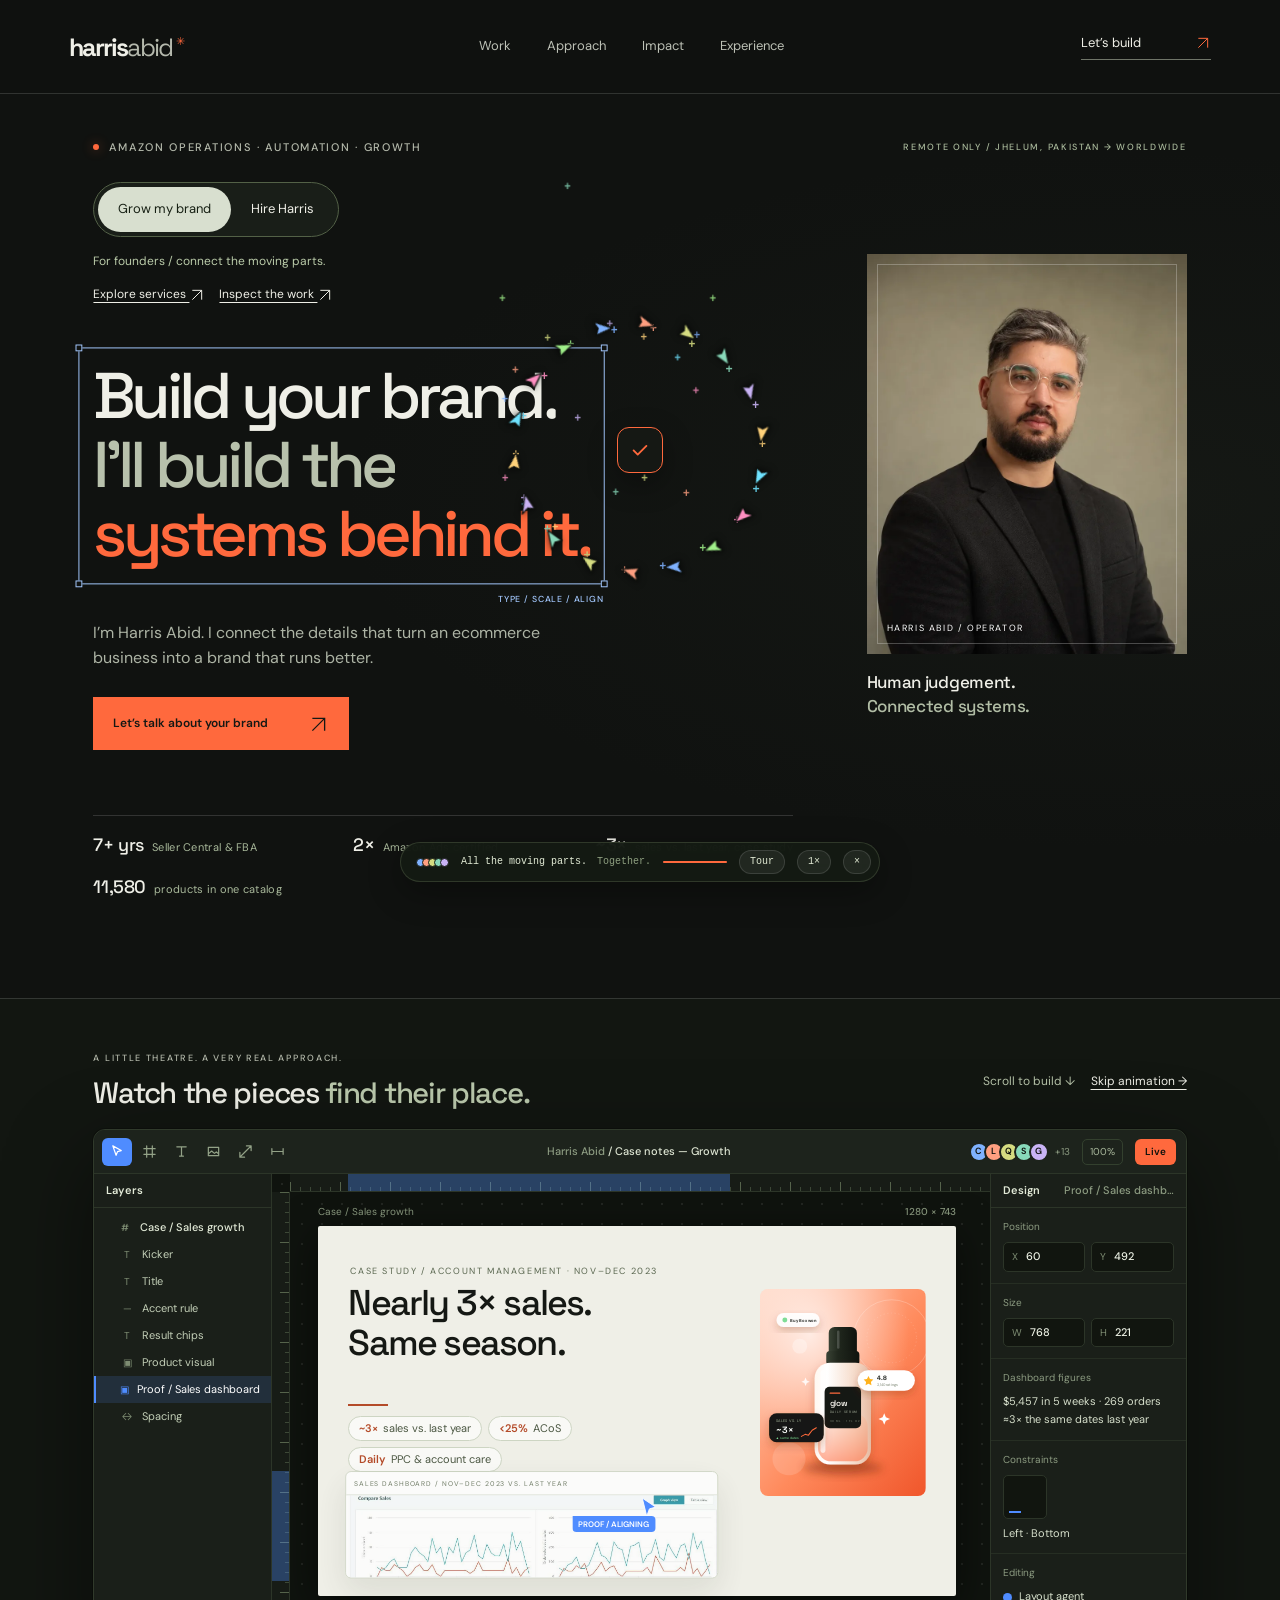
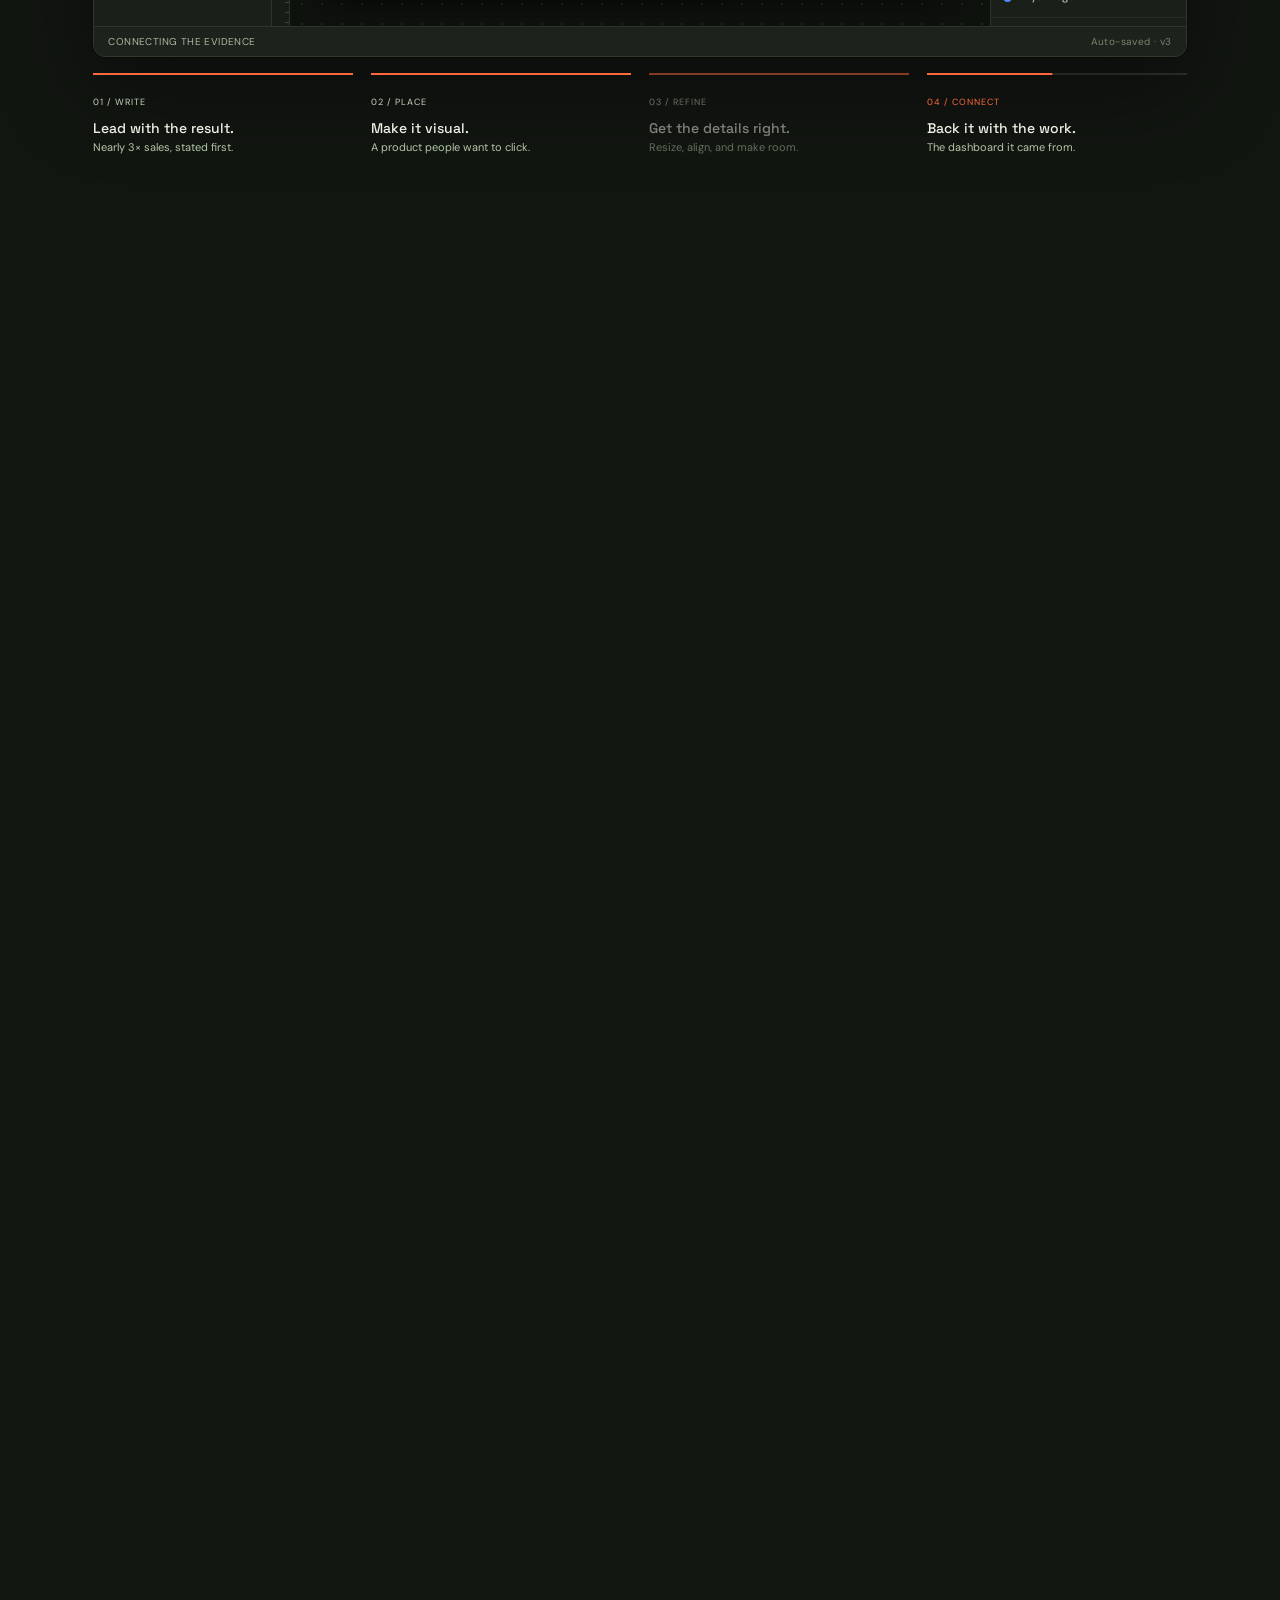
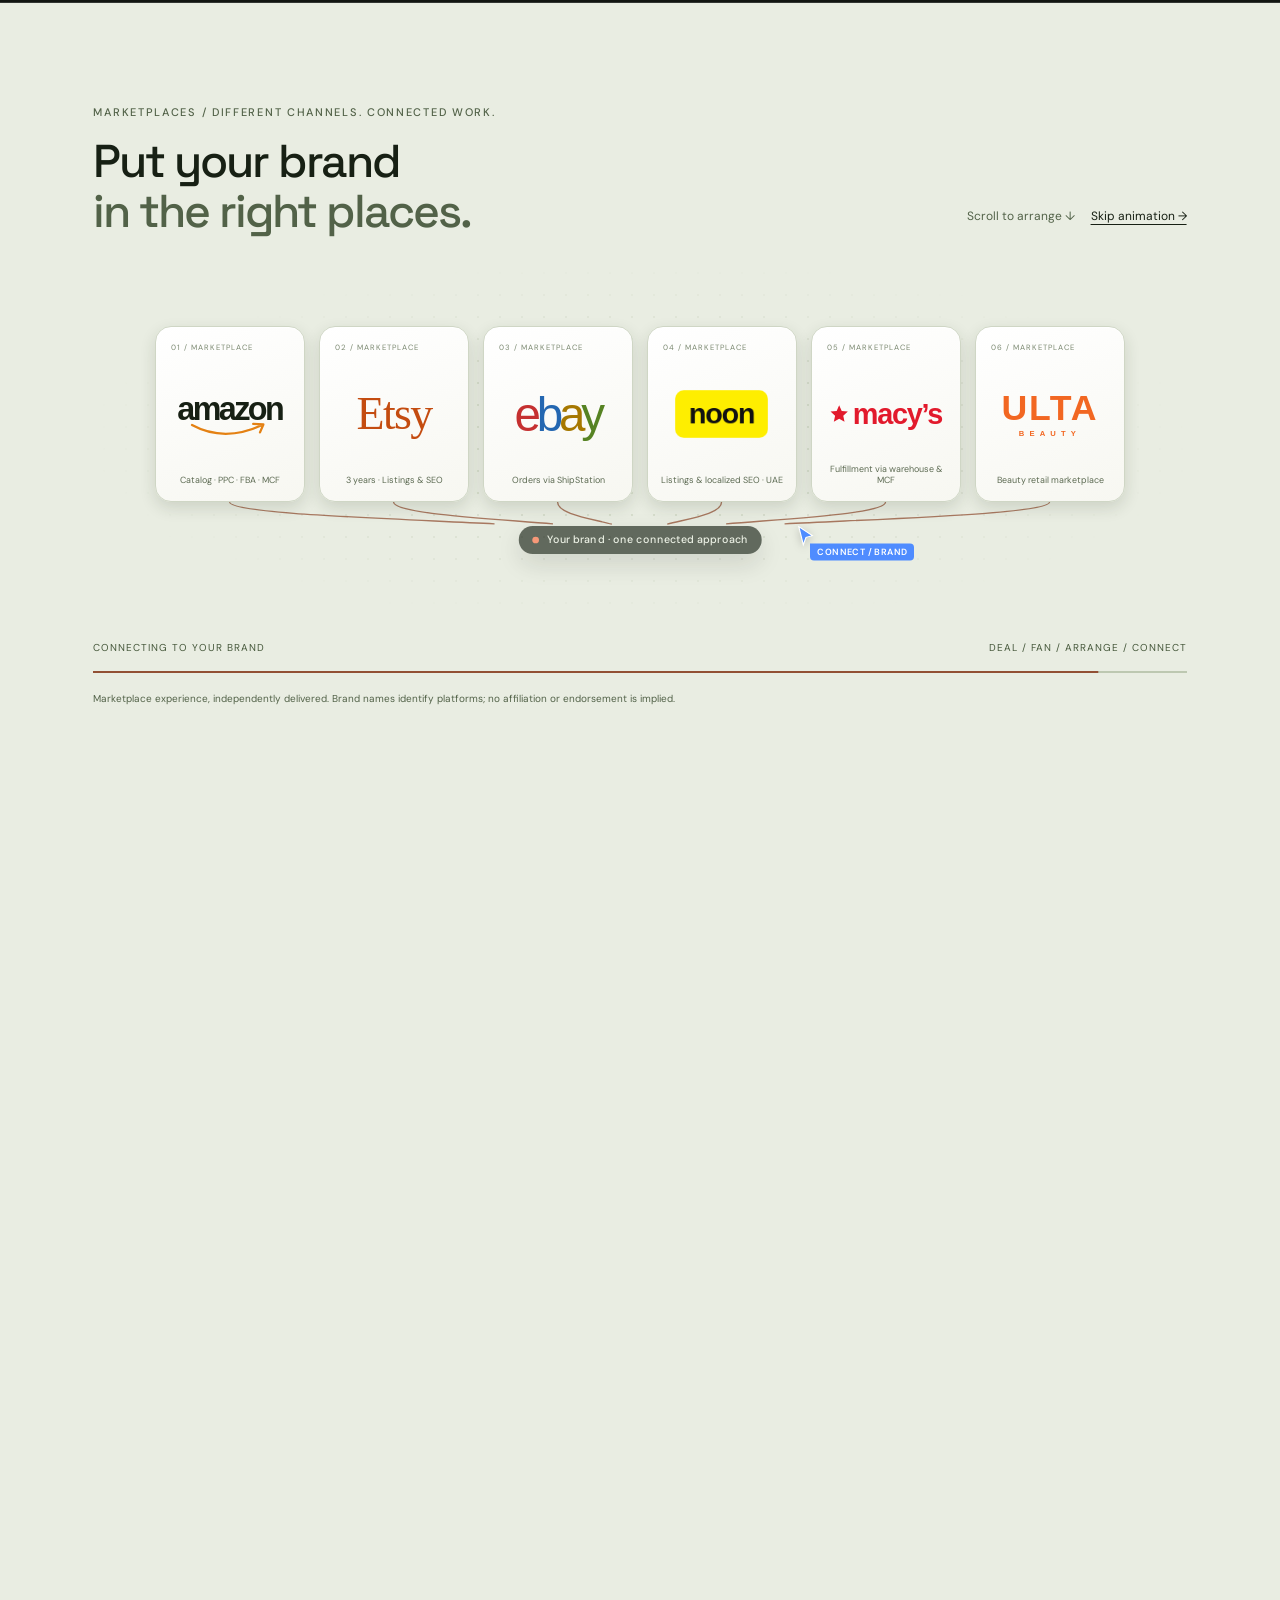
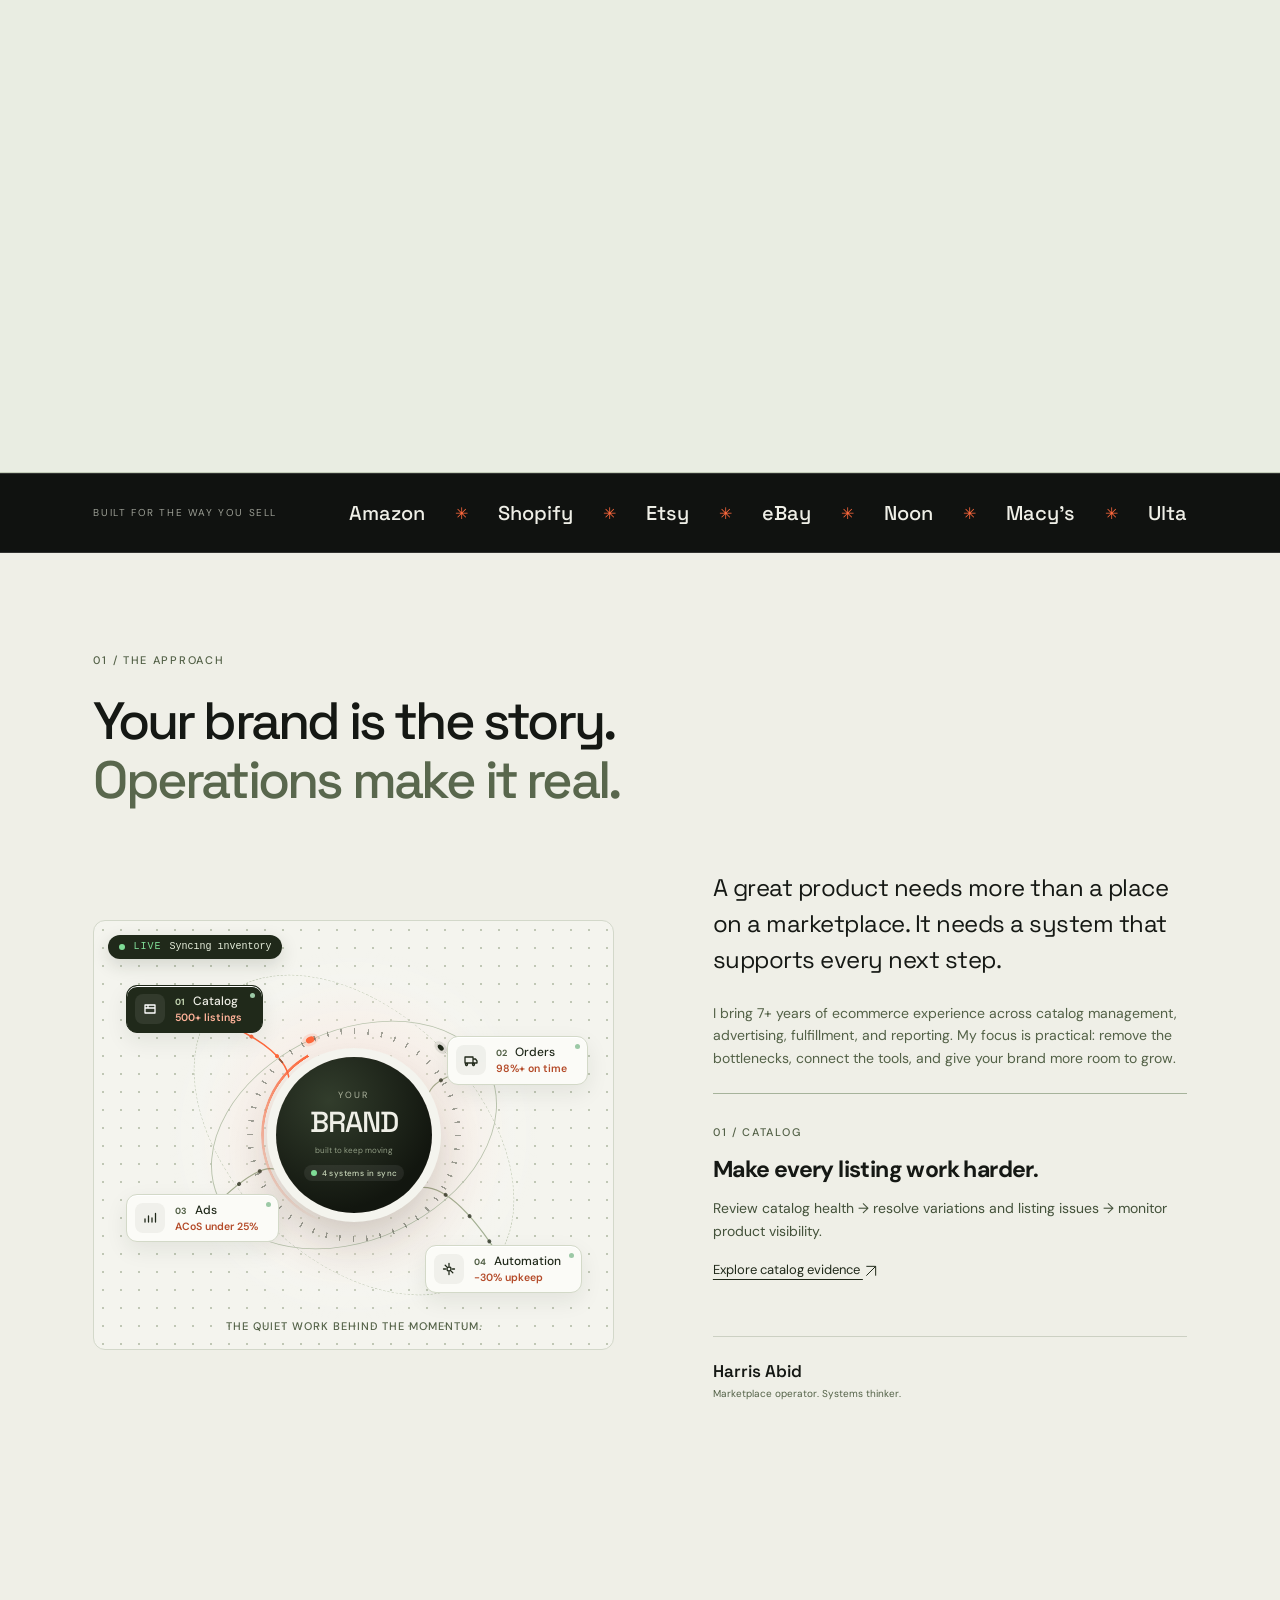
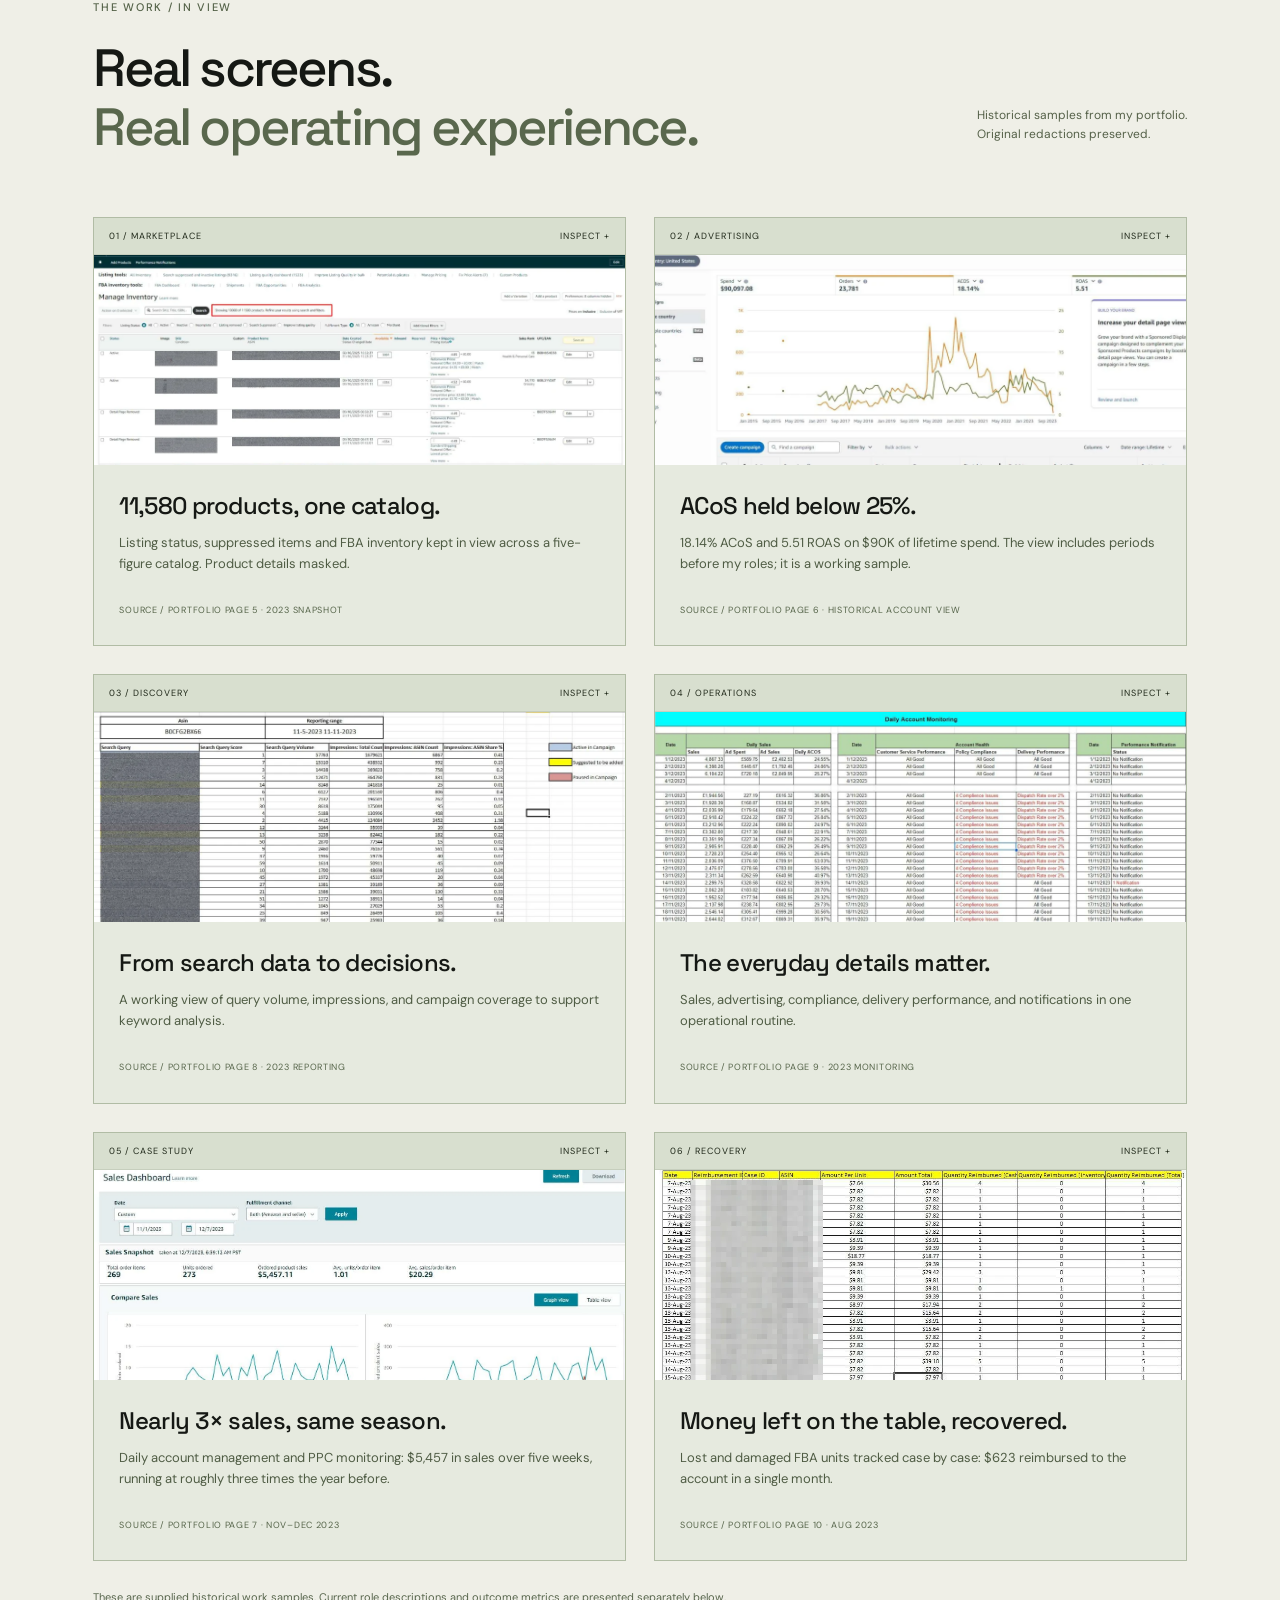
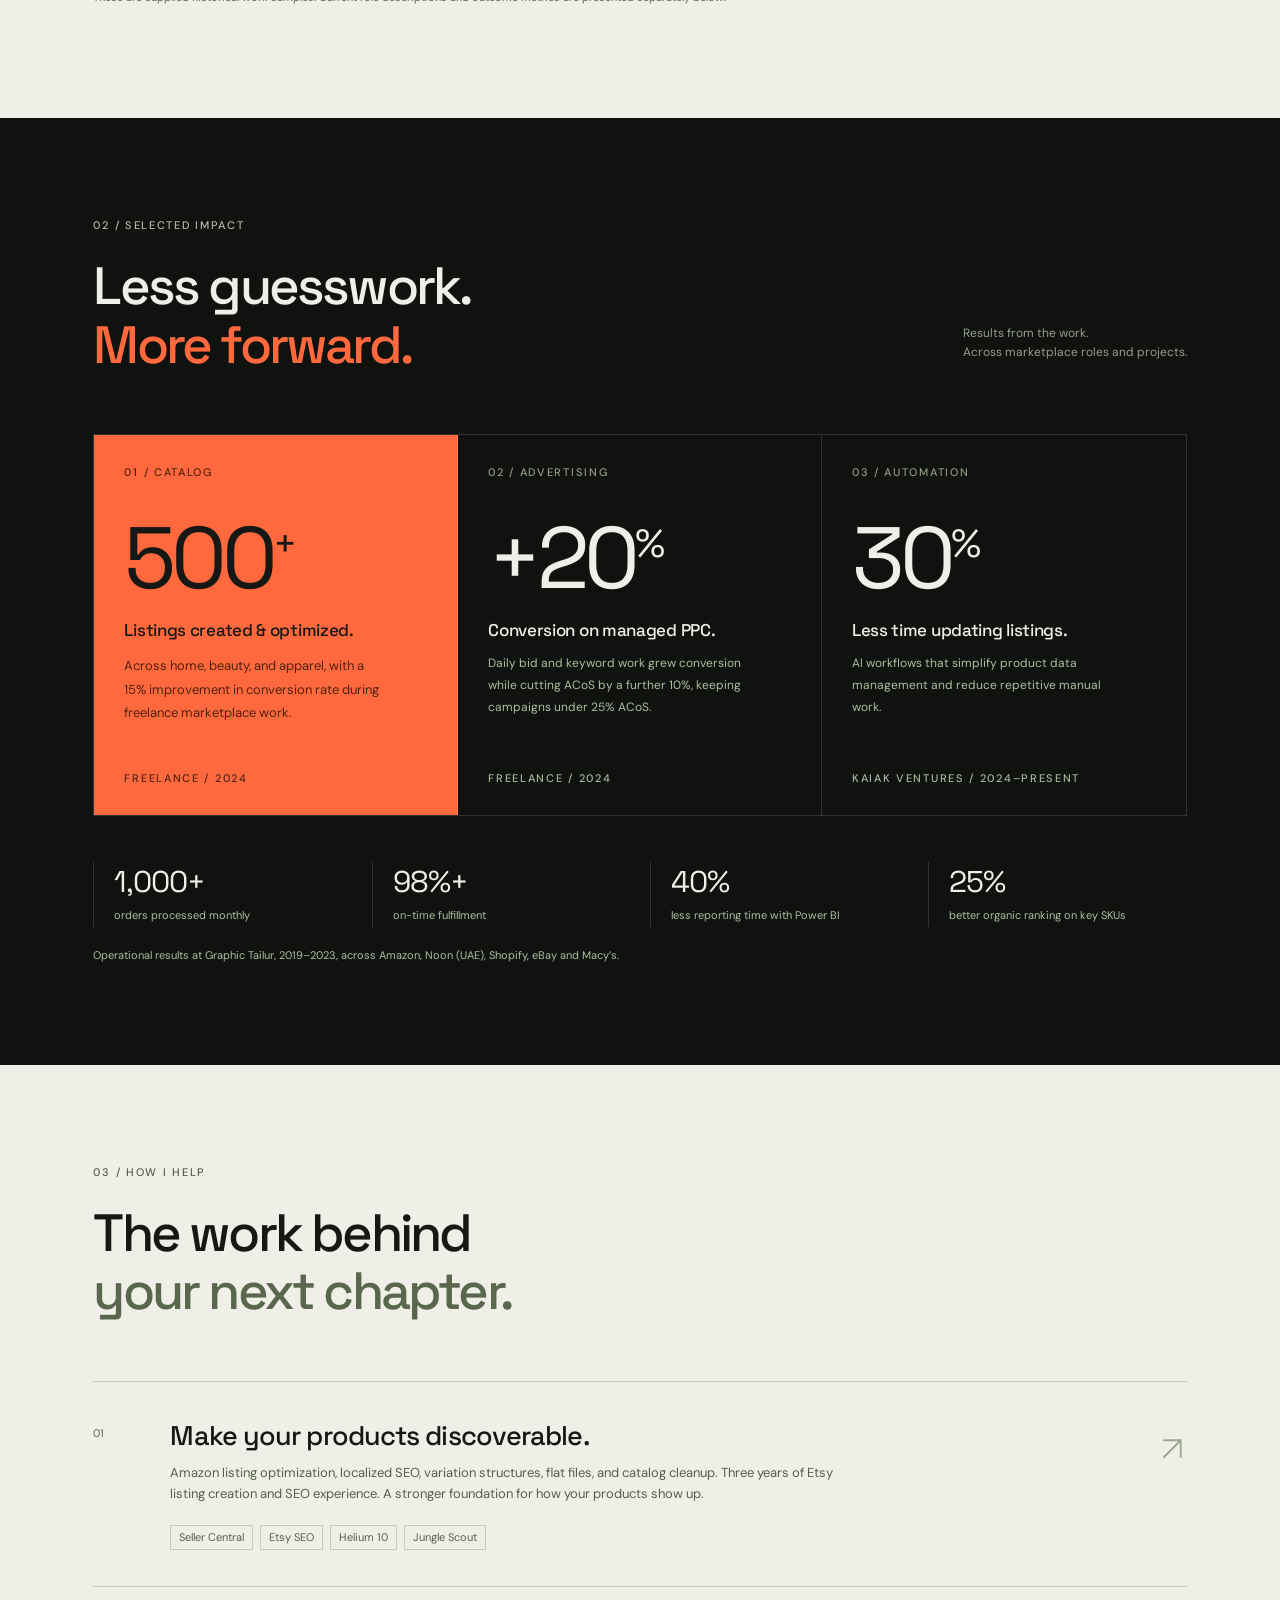
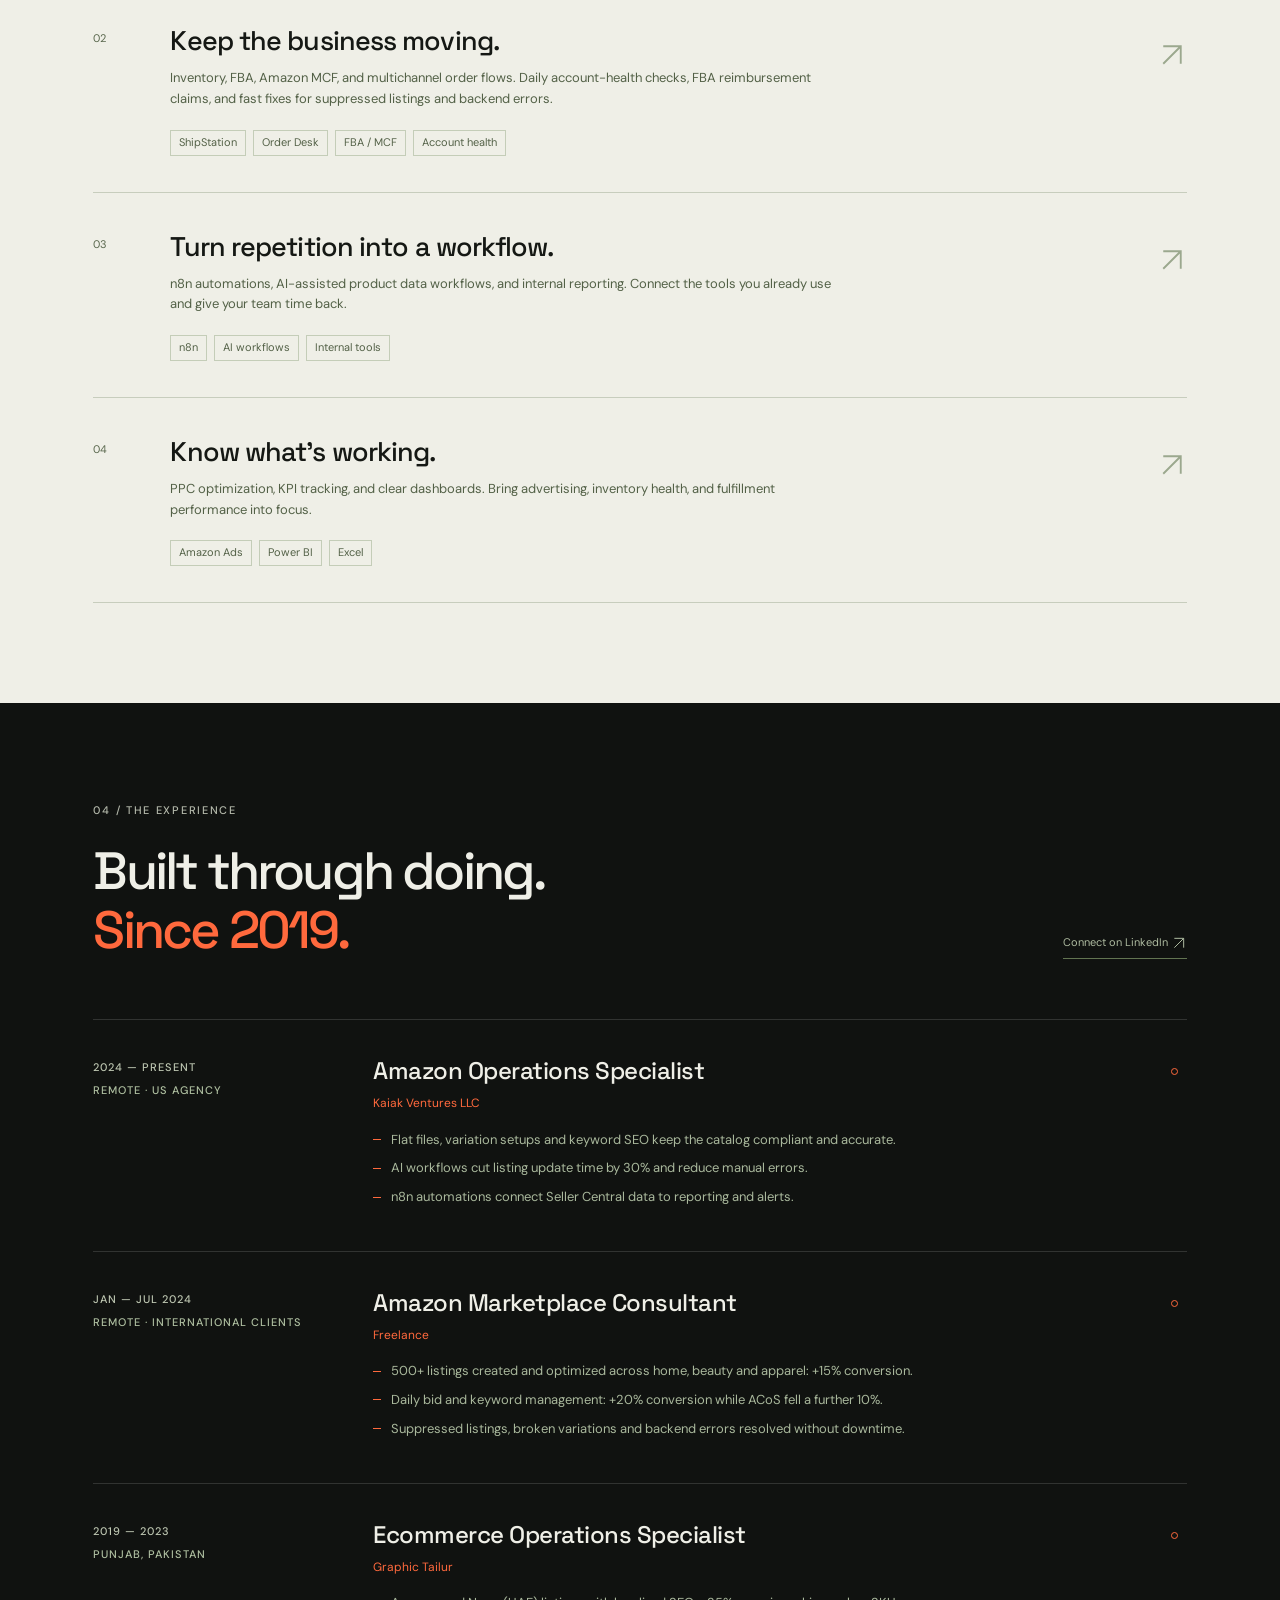
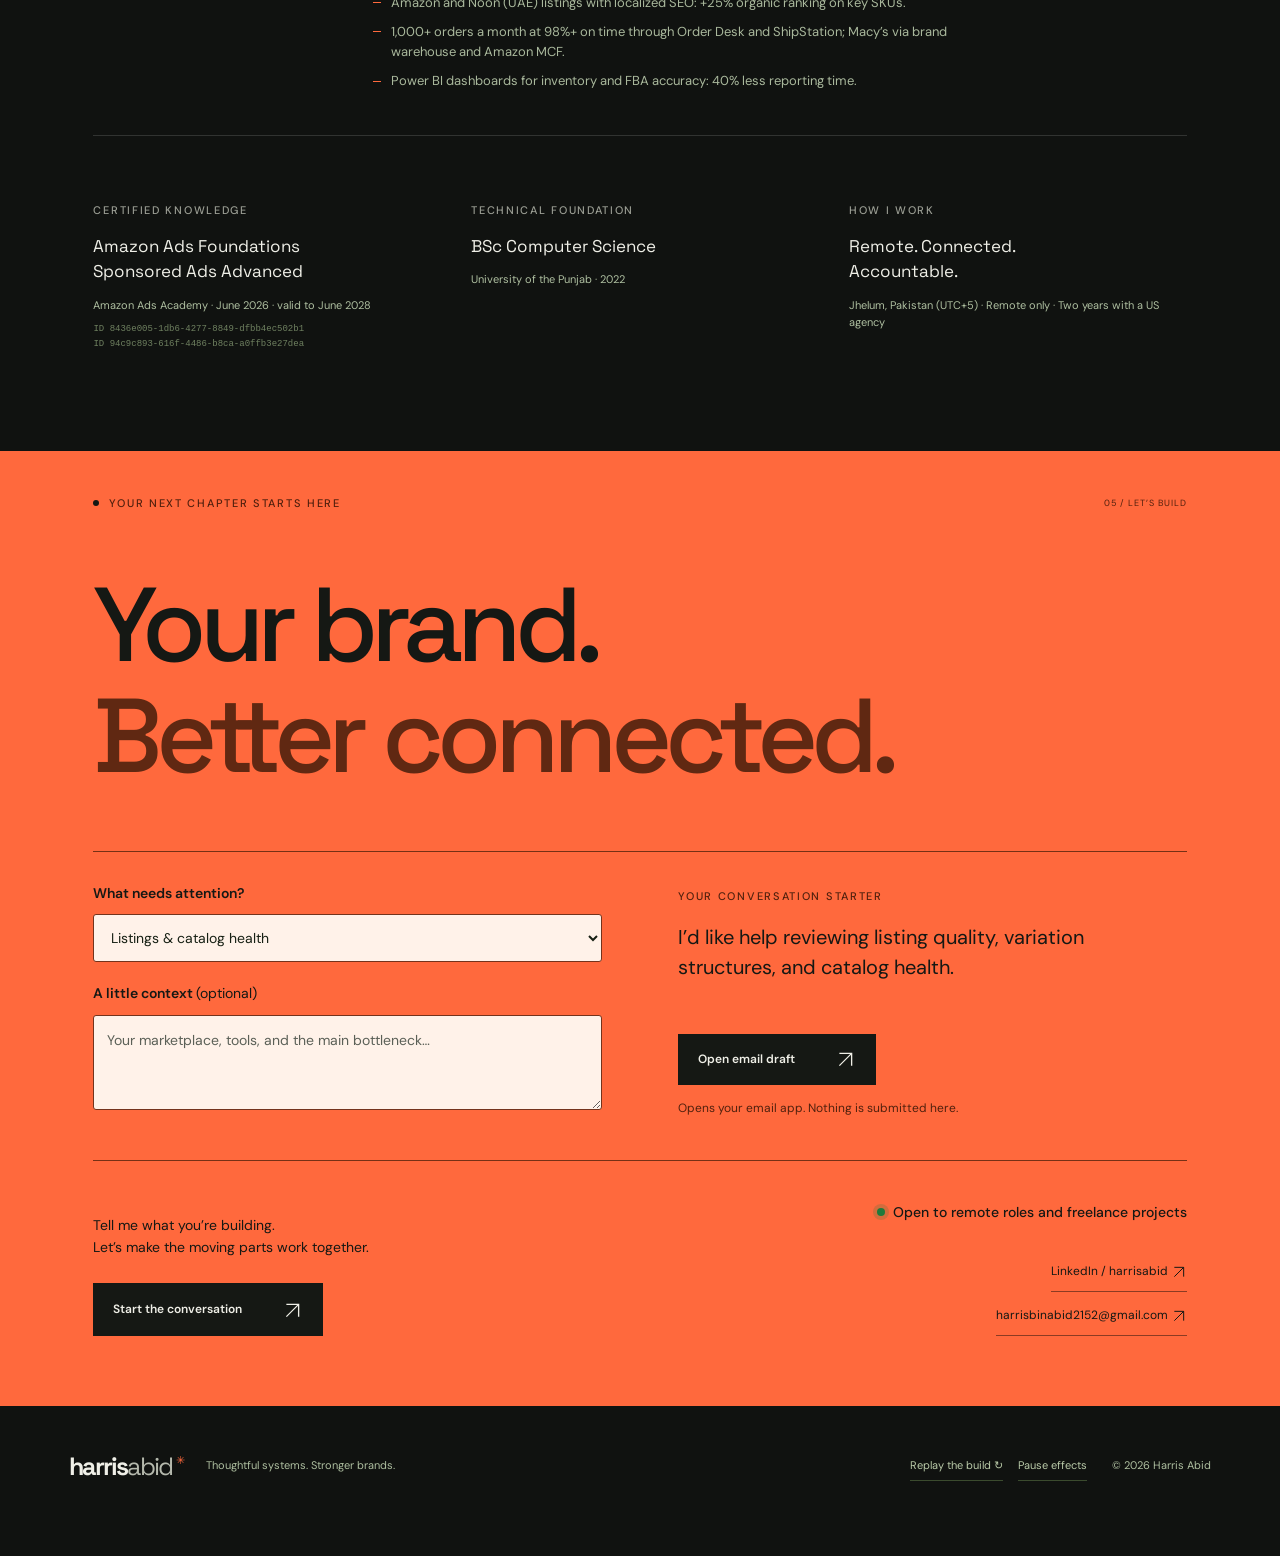
==== index.html @ 660c2075 "Lead with strongest verified results Canvas case study becomes nearly 3x sales vs. the same dates la" ====
<!doctype html>
<html lang="en">
<head>
<meta charset="utf-8"><meta name="viewport" content="width=device-width,initial-scale=1">
<meta name="theme-color" content="#101210"><meta name="description" content="Harris Abid helps ecommerce brands grow through Amazon operations, marketplace optimization, and thoughtful automation.">
<title>Harris Abid — The systems behind your brand.</title>
<link rel="icon" href="data:image/svg+xml,%3Csvg xmlns='http://www.w3.org/2000/svg' viewBox='0 0 100 100'%3E%3Crect width='100' height='100' rx='20' fill='%23ff693d'/%3E%3Ctext x='17' y='69' font-size='58' font-family='Arial' font-weight='bold'%3Eha%3C/text%3E%3C/svg%3E">
<link rel="preload" as="image" href="assets/harris-editorial-portrait-800.webp" imagesrcset="assets/harris-editorial-portrait-800.webp 800w, assets/harris-editorial-portrait.webp 1120w" imagesizes="(max-width: 700px) 92vw, 380px" fetchpriority="high"><link rel="stylesheet" href="styles.css"><script src="script.js" defer></script><script src="swarm.js" defer></script>
</head>
<body>
<a href="#main" class="skip">Skip to content</a>
<div class="progress" aria-hidden="true"></div>
<header class="header"><a href="#home" class="wordmark" aria-label="Harris Abid home">harris<span>abid</span><i>✳</i></a><nav aria-label="Main navigation"><a href="#work">Work</a><a href="#approach">Approach</a><a href="#impact">Impact</a><a href="#experience">Experience</a></nav><a class="nav-cta" href="#contact">Let’s build <span><svg class="arrow-icon" viewBox="0 0 24 24" fill="none" aria-hidden="true"><path d="M5 19L19 5M5 5H19V19" stroke="currentColor" stroke-width="1.5"/></svg></span></a></header>
<main id="main">
<section class="hero scene" id="home" data-scene="Brand foundation">
<div class="hero-top"><span class="eyebrow"><i class="dot"></i> AMAZON OPERATIONS · AUTOMATION · GROWTH</span><span class="edition">REMOTE ONLY / JHELUM, PAKISTAN → WORLDWIDE</span></div>
<div class="audience-tools interactive-only"><div class="audience-switch" role="group" aria-label="Explore by interest"><button type="button" data-audience="founder" aria-pressed="true">Grow my brand</button><button type="button" data-audience="recruiter" aria-pressed="false">Hire Harris</button></div><div id="audience-path" aria-live="polite"><span>For founders / connect the moving parts.</span><a href="#capabilities">Explore services <svg class="arrow-icon" viewBox="0 0 24 24" fill="none" aria-hidden="true"><path d="M5 19L19 5M5 5H19V19" stroke="currentColor" stroke-width="1.5"/></svg></a><a href="#work">Inspect the work <svg class="arrow-icon" viewBox="0 0 24 24" fill="none" aria-hidden="true"><path d="M5 19L19 5M5 5H19V19" stroke="currentColor" stroke-width="1.5"/></svg></a></div></div><div class="hero-title-wrap"><h1 data-title aria-label="Build your brand. I’ll build the systems behind it."><span class="type-line"><span>Build your brand.</span></span><span class="type-line muted"><span>I’ll build the</span></span><span class="type-line"><em>systems behind it.</em></span><span class="type-caret" aria-hidden="true"></span></h1><div class="title-selection" aria-hidden="true"><i></i><i></i><i></i><i></i><span>TYPE / SCALE / ALIGN</span></div></div>
<figure class="hero-portrait" data-build="3"><div class="portrait-frame"><img src="assets/harris-editorial-portrait-800.webp" srcset="assets/harris-editorial-portrait-800.webp 800w, assets/harris-editorial-portrait.webp 1120w" sizes="(max-width: 700px) 92vw, 380px" fetchpriority="high" decoding="async" width="1120" height="1400" alt="Editorial portrait of Harris Abid in a black blazer, with clear glasses and silver-streaked hair."><span class="photo-edge" aria-hidden="true"></span><span class="photo-label" aria-hidden="true">HARRIS ABID / OPERATOR</span></div><figcaption>Human judgement.<br><span>Connected systems.</span></figcaption></figure>
<div class="hero-bottom"><div class="intro" data-build="1"><p>I’m Harris Abid. I connect the details that turn an ecommerce business into a brand that runs better.</p><a class="button orange" href="#contact">Let’s talk about your brand <span><svg class="arrow-icon" viewBox="0 0 24 24" fill="none" aria-hidden="true"><path d="M5 19L19 5M5 5H19V19" stroke="currentColor" stroke-width="1.5"/></svg></span></a></div><div class="hero-note" data-build="2"><span class="mini-label">GOOD GROWTH IS BUILT.</span><p>Sharper listings.<br>Smarter workflows.<br>Less operational friction.</p><a href="#approach" class="scroll-link">Scroll to see it come together <span>↓</span></a></div></div>
<div class="hero-grid hero-proof"><span><b>7+ yrs</b> Seller Central &amp; FBA</span><span><b>2×</b> Amazon Ads certified</span><span><b>~3×</b> sales vs. last year, case study</span><span><b>11,580</b> products in one catalog</span></div>
</section>

<section class="build-studio" id="build" aria-labelledby="studio-heading">
<div class="studio-sticky">
<div class="studio-heading"><div><span class="eyebrow">A LITTLE THEATRE. A VERY REAL APPROACH.</span><h2 id="studio-heading">Watch the pieces <em>find their place.</em></h2></div><div class="studio-actions"><span>Scroll to build ↓</span><a href="#approach">Skip animation →</a></div></div>
<div class="studio-layout"><div class="studio-canvas" aria-label="An animated design canvas assembles a case note: a nearly 3× sales headline, result chips, an illustrated product card, and the sales dashboard it came from.">
<div class="canvas-bar"><div class="canvas-tools" aria-hidden="true"><span class="tool" data-tool="move" title="Move"><svg viewBox="0 0 16 16" fill="none" aria-hidden="true"><path d="M3 2l9 5-4 1.2L6.5 12z" stroke="currentColor" stroke-width="1.3" stroke-linecap="round" stroke-linejoin="round"/></svg></span><span class="tool" data-tool="frame" title="Frame"><svg viewBox="0 0 16 16" fill="none" aria-hidden="true"><path d="M5 2v12M11 2v12M2 5h12M2 11h12" stroke="currentColor" stroke-width="1.3" stroke-linecap="round" stroke-linejoin="round"/></svg></span><span class="tool" data-tool="text" title="Text"><svg viewBox="0 0 16 16" fill="none" aria-hidden="true"><path d="M3 3h10M8 3v10M6 13h4" stroke="currentColor" stroke-width="1.3" stroke-linecap="round" stroke-linejoin="round"/></svg></span><span class="tool" data-tool="image" title="Image"><svg viewBox="0 0 16 16" fill="none" aria-hidden="true"><path d="M2.5 3.5h11v9h-11zM2.5 10.5l3.5-3 3 2.5 2-1.5 2.5 2" stroke="currentColor" stroke-width="1.3" stroke-linecap="round" stroke-linejoin="round"/></svg></span><span class="tool" data-tool="scale" title="Scale"><svg viewBox="0 0 16 16" fill="none" aria-hidden="true"><path d="M9 2h5v5M14 2L8 8M7 14H2V9M2 14l6-6" stroke="currentColor" stroke-width="1.3" stroke-linecap="round" stroke-linejoin="round"/></svg></span><span class="tool" data-tool="measure" title="Measure"><svg viewBox="0 0 16 16" fill="none" aria-hidden="true"><path d="M2 8h12M2 5v6M14 5v6" stroke="currentColor" stroke-width="1.3" stroke-linecap="round" stroke-linejoin="round"/></svg></span></div><b class="canvas-file"><span>Harris Abid</span> / Case notes — Growth</b><div class="canvas-meta"><span class="presence" aria-hidden="true"><i style="background:#7fb2ff">C</i><i style="background:#ff9f80">L</i><i style="background:#d5dc81">Q</i><i style="background:#88d9ba">S</i><i style="background:#c9b3f5">G</i><em>+13</em></span><span class="canvas-zoom">100%</span><span class="canvas-live">Live</span></div></div>
<div class="studio-body"><aside class="layers-panel" aria-label="Layers: jump to a build step"><div class="panel-head">Layers</div><ul class="layer-list"><li data-layer="frame" class="is-frame"><button type="button" data-jump="frame"><span class="lyr-ic" aria-hidden="true">#</span>Case / Sales growth</button></li><li data-layer="kicker"><button type="button" data-jump="kicker"><span class="lyr-ic" aria-hidden="true">T</span>Kicker</button></li><li data-layer="title"><button type="button" data-jump="title"><span class="lyr-ic" aria-hidden="true">T</span>Title</button></li><li data-layer="rule"><button type="button" data-jump="rule"><span class="lyr-ic" aria-hidden="true">—</span>Accent rule</button></li><li data-layer="copy"><button type="button" data-jump="copy"><span class="lyr-ic" aria-hidden="true">T</span>Result chips</button></li><li data-layer="portrait"><button type="button" data-jump="portrait"><span class="lyr-ic" aria-hidden="true">▣</span>Product visual</button></li><li data-layer="proof"><button type="button" data-jump="proof"><span class="lyr-ic" aria-hidden="true">▣</span>Proof / Sales dashboard</button></li><li data-layer="measure"><button type="button" data-jump="measure"><span class="lyr-ic" aria-hidden="true">↔</span>Spacing</button></li></ul></aside><div class="stage"><div class="ruler ruler-x" aria-hidden="true"><i></i></div><div class="ruler ruler-y" aria-hidden="true"><i></i></div><div class="artboard-label" aria-hidden="true"><span>Case / Sales growth</span><b id="artboard-size">1280 × 720</b></div>
<div class="canvas-content"><span class="canvas-kicker">CASE STUDY / ACCOUNT MANAGEMENT · NOV–DEC 2023</span><h3 id="canvas-title">Nearly 3× sales.<br>Same season.</h3><span class="canvas-rule"></span><div class="canvas-copy canvas-kpis"><span><b>~3×</b> sales vs. last year</span><span><b>&lt;25%</b> ACoS</span><span><b>Daily</b> PPC &amp; account care</span></div>
<div class="canvas-portrait"><svg class="canvas-art" viewBox="0 0 400 500" aria-hidden="true"><defs><linearGradient id="ca-bg" x1="0" y1="0" x2="1" y2="1"><stop offset="0" stop-color="#ffd2bd"/><stop offset=".55" stop-color="#ff8a5c"/><stop offset="1" stop-color="#f0562b"/></linearGradient><radialGradient id="ca-glow" cx=".3" cy=".22" r=".6"><stop offset="0" stop-color="#fff" stop-opacity=".75"/><stop offset="1" stop-color="#fff" stop-opacity="0"/></radialGradient><linearGradient id="ca-glass" x1="0" y1="0" x2="1" y2="0"><stop offset="0" stop-color="#fff7f0"/><stop offset=".22" stop-color="#ffffff"/><stop offset=".7" stop-color="#f6dccb"/><stop offset="1" stop-color="#e6bba3"/></linearGradient><linearGradient id="ca-cap" x1="0" y1="0" x2="1" y2="0"><stop offset="0" stop-color="#3a4335"/><stop offset=".35" stop-color="#20271d"/><stop offset="1" stop-color="#0f130e"/></linearGradient><linearGradient id="ca-liquid" x1="0" y1="0" x2="0" y2="1"><stop offset="0" stop-color="#ffb08a" stop-opacity=".25"/><stop offset="1" stop-color="#ff693d" stop-opacity=".55"/></linearGradient><filter id="ca-blur" x="-50%" y="-50%" width="200%" height="200%"><feGaussianBlur stdDeviation="10"/></filter><filter id="ca-soft" x="-20%" y="-20%" width="140%" height="160%"><feDropShadow dx="0" dy="10" stdDeviation="10" flood-color="#7a2a10" flood-opacity=".28"/></filter></defs><rect width="400" height="500" fill="url(#ca-bg)"/><rect width="400" height="500" fill="url(#ca-glow)"/><circle cx="318" cy="118" r="92" fill="none" stroke="#fff" stroke-opacity=".35" stroke-width="1.5"/><circle cx="318" cy="118" r="60" fill="none" stroke="#fff" stroke-opacity=".22" stroke-width="1.5" stroke-dasharray="3 6"/><circle cx="70" cy="410" r="40" fill="#fff" fill-opacity=".14"/><circle cx="96" cy="138" r="18" fill="#fff" fill-opacity=".3"/><ellipse cx="200" cy="432" rx="96" ry="16" fill="#7a2a10" opacity=".45" filter="url(#ca-blur)"/><g class="ca-float"><path d="M180 92h40a14 14 0 0 1 14 14v46h-68v-46a14 14 0 0 1 14-14z" fill="url(#ca-cap)"/><rect x="186" y="100" width="6" height="44" rx="3" fill="#fff" opacity=".18"/><rect x="160" y="150" width="80" height="34" rx="9" fill="url(#ca-cap)"/><rect x="132" y="178" width="136" height="246" rx="38" fill="url(#ca-glass)" filter="url(#ca-soft)"/><rect x="140" y="300" width="120" height="116" rx="32" fill="url(#ca-liquid)"/><rect x="146" y="196" width="12" height="200" rx="6" fill="#fff" opacity=".7"/><rect x="156" y="236" width="88" height="100" rx="12" fill="#151814"/><rect x="168" y="250" width="26" height="3" rx="1.5" fill="#ff693d"/><text x="168" y="282" font-family="Space Grotesk,Arial,sans-serif" font-size="20" font-weight="600" fill="#f4f1ea" letter-spacing="-.5">glow</text><text x="168" y="300" font-family="DM Sans,Arial,sans-serif" font-size="8" fill="#a9b39f" letter-spacing="1.6">DAILY SERUM</text><text x="168" y="322" font-family="DM Sans,Arial,sans-serif" font-size="7" fill="#7d8774" letter-spacing="1.2">30 ML · 1 FL OZ</text></g><g class="ca-chip ca-chip-a" filter="url(#ca-soft)"><rect x="236" y="196" width="138" height="50" rx="25" fill="#fff"/><path d="M262 210l3.6 7.4 8.1 1.2-5.9 5.7 1.4 8.1-7.2-3.8-7.2 3.8 1.4-8.1-5.9-5.7 8.1-1.2z" fill="#ffb21e"/><text x="282" y="219" font-family="Space Grotesk,Arial,sans-serif" font-size="15" font-weight="600" fill="#151814">4.8</text><text x="282" y="234" font-family="DM Sans,Arial,sans-serif" font-size="9" fill="#7d8774">2,140 ratings</text></g><g class="ca-chip ca-chip-b" filter="url(#ca-soft)"><rect x="22" y="300" width="132" height="70" rx="18" fill="#151814"/><text x="38" y="322" font-family="DM Sans,Arial,sans-serif" font-size="9" fill="#a9b39f" letter-spacing="1">SALES VS. LY</text><text x="38" y="348" font-family="Space Grotesk,Arial,sans-serif" font-size="22" font-weight="600" fill="#fff">~3×</text><path d="M100 356l9-5 8 2 9-12 10-6" fill="none" stroke="#ff693d" stroke-width="2.5" stroke-linecap="round" stroke-linejoin="round"/><text x="38" y="362" font-family="DM Sans,Arial,sans-serif" font-size="8" fill="#7fdc96">▲ same dates</text></g><g class="ca-chip ca-chip-c" filter="url(#ca-soft)"><rect x="40" y="58" width="104" height="34" rx="17" fill="#fff" fill-opacity=".92"/><circle cx="60" cy="75" r="6" fill="#7fdc96"/><text x="73" y="79" font-family="DM Sans,Arial,sans-serif" font-size="10" font-weight="600" fill="#151814">Buy Box won</text></g><path class="ca-spark" d="M300 300l4 10 10 4-10 4-4 10-4-10-10-4 10-4z" fill="#fff"/><path class="ca-spark s2" d="M110 214l3 7 7 3-7 3-3 7-3-7-7-3 7-3z" fill="#fff" opacity=".85"/></svg><span class="drag-hint" aria-hidden="true">Drag me</span><div class="resize-frame" aria-hidden="true"><i></i><i></i><i></i><i></i><span id="resize-size">180 × 225</span></div></div>
<div class="canvas-proof"><span>SALES DASHBOARD / NOV–DEC 2023 VS. LAST YEAR</span><img src="assets/sales-case-study.webp" width="1409" height="684" alt="Amazon sales dashboard from Harris’s portfolio comparing November–December 2023 with the same dates a year earlier." loading="lazy"></div>
<div class="snap-guide vertical"></div><div class="snap-guide horizontal"></div>
<div class="measure measure-v" aria-hidden="true"><b>48</b></div><div class="measure measure-h" aria-hidden="true"><b>30</b></div><svg class="annotation-arrow" viewBox="0 0 400 150" fill="none" aria-hidden="true"><path pathLength="1" d="M20 15C65 110 180 135 338 76M318 68L340 76L329 98" stroke="currentColor" stroke-width="2" stroke-linecap="round" stroke-linejoin="round"/></svg>
<div class="studio-cursor cursor-copy" aria-hidden="true"><svg viewBox="0 0 20 25"><path d="M2 2L17 12L10 14L7 22Z"/></svg><span>COPY / WRITING</span></div><div class="studio-cursor cursor-layout" aria-hidden="true"><svg viewBox="0 0 20 25"><path d="M2 2L17 12L10 14L7 22Z"/></svg><span>LAYOUT / RESIZING</span></div>
</div></div><aside class="inspector" aria-hidden="true"><div class="panel-head">Design <span id="insp-layer">Title</span></div><div class="insp-group"><label>Position</label><div class="insp-grid"><span><em>X</em><b id="insp-x">0</b></span><span><em>Y</em><b id="insp-y">0</b></span></div></div><div class="insp-group"><label>Size</label><div class="insp-grid"><span><em>W</em><b id="insp-w">0</b></span><span><em>H</em><b id="insp-h">0</b></span></div></div><div class="insp-group"><label id="insp-kind-label">Typography</label><p id="insp-kind">Space Grotesk · Medium</p><p id="insp-kind-2">42 / 46 · −1.8</p></div><div class="insp-group"><label>Constraints</label><div class="insp-constraint"><i id="insp-con"></i></div><p id="insp-con-text">Left · Top</p></div><div class="insp-group insp-agent"><label>Editing</label><p><i id="insp-agent-dot"></i><span id="insp-agent">Copy agent</span></p></div></aside></div><div class="canvas-footer"><span id="canvas-state">READY TO BUILD</span><span class="footer-meta">Auto-saved · v3</span></div></div>
<ol class="build-steps"><li data-step="0" tabindex="0" role="button"><span>01 / WRITE</span><h3>Lead with the result.</h3><p>Nearly 3× sales, stated first.</p></li><li data-step="1" tabindex="0" role="button"><span>02 / PLACE</span><h3>Make it visual.</h3><p>A product people want to click.</p></li><li data-step="2" tabindex="0" role="button"><span>03 / REFINE</span><h3>Get the details right.</h3><p>Resize, align, and make room.</p></li><li data-step="3" tabindex="0" role="button"><span>04 / CONNECT</span><h3>Back it with the work.</h3><p>The dashboard it came from.</p></li></ol></div>
<div class="studio-scroll-track" aria-hidden="true"><i></i></div>
</div></section>
<section class="market-stage" id="marketplaces" aria-labelledby="market-heading">
<div class="market-sticky"><div class="market-heading"><div><span class="eyebrow">MARKETPLACES / DIFFERENT CHANNELS. CONNECTED WORK.</span><h2 id="market-heading">Put your brand<br><em>in the right places.</em></h2></div><div class="studio-actions"><span>Scroll to arrange ↓</span><a href="#approach">Skip animation →</a></div></div>
<div class="market-scene" aria-label="Amazon, Etsy, eBay, noon, Macy’s and Ulta cards are dealt, fanned out, arranged in a row and connected to your brand as you scroll."><div class="market-grid" aria-hidden="true"></div><svg class="market-lines" aria-hidden="true"><path pathLength="1"/><path pathLength="1"/><path pathLength="1"/><path pathLength="1"/><path pathLength="1"/><path pathLength="1"/></svg><div class="market-card amazon-card" data-market="0"><div class="market-face"><span class="market-index">01 / MARKETPLACE</span><strong class="market-logo amazon-logo">amazon<svg viewBox="0 0 150 30" aria-hidden="true"><path d="M8 8Q65 39 132 8M116 6L134 7L128 21"/></svg></strong><span class="market-service">Catalog · PPC · FBA · MCF</span><div class="market-selection" aria-hidden="true"><i></i><i></i><i></i><i></i><span class="market-size"></span></div></div></div><div class="market-card etsy-card" data-market="1"><div class="market-face"><span class="market-index">02 / MARKETPLACE</span><strong class="market-logo etsy-logo">Etsy</strong><span class="market-service">3 years · Listings &amp; SEO</span><div class="market-selection" aria-hidden="true"><i></i><i></i><i></i><i></i><span class="market-size"></span></div></div></div><div class="market-card ebay-card" data-market="2"><div class="market-face"><span class="market-index">03 / MARKETPLACE</span><strong class="market-logo ebay-logo"><span>e</span><span>b</span><span>a</span><span>y</span></strong><span class="market-service">Orders via ShipStation</span><div class="market-selection" aria-hidden="true"><i></i><i></i><i></i><i></i><span class="market-size"></span></div></div></div><div class="market-card noon-card" data-market="3"><div class="market-face"><span class="market-index">04 / MARKETPLACE</span><strong class="market-logo noon-logo"><span>noon</span></strong><span class="market-service">Listings &amp; localized SEO · UAE</span><div class="market-selection" aria-hidden="true"><i></i><i></i><i></i><i></i><span class="market-size"></span></div></div></div><div class="market-card macys-card" data-market="4"><div class="market-face"><span class="market-index">05 / MARKETPLACE</span><strong class="market-logo macys-logo"><svg viewBox="0 0 24 24" aria-hidden="true"><path d="M12 1.8l3 6.6 7.2.8-5.4 4.9 1.5 7.1L12 17.6l-6.3 3.6 1.5-7.1L1.8 9.2 9 8.4z"/></svg>macy’s</strong><span class="market-service">Fulfillment via warehouse &amp; MCF</span><div class="market-selection" aria-hidden="true"><i></i><i></i><i></i><i></i><span class="market-size"></span></div></div></div><div class="market-card ulta-card" data-market="5"><div class="market-face"><span class="market-index">06 / MARKETPLACE</span><strong class="market-logo ulta-logo">ULTA<small>BEAUTY</small></strong><span class="market-service">Beauty retail marketplace</span><div class="market-selection" aria-hidden="true"><i></i><i></i><i></i><i></i><span class="market-size"></span></div></div></div><div class="market-hub" aria-hidden="true"><i></i>Your brand · one connected approach</div><div class="market-cursor" aria-hidden="true"><svg viewBox="0 0 20 25"><path d="M2 2L17 12L10 14L7 22Z"/></svg><span>LAYOUT / DEAL</span></div></div><div class="market-caption"><span id="market-state">DIFFERENT CHANNELS. ONE CONNECTED APPROACH.</span><span class="market-hint">DEAL / FAN / ARRANGE / CONNECT</span></div><div class="market-track" aria-hidden="true"><i></i></div><p class="market-disclosure">Marketplace experience, independently delivered. Brand names identify platforms; no affiliation or endorsement is implied.</p></div></section>

<div class="platform-band"><span>BUILT FOR THE WAY YOU SELL</span><div>Amazon <i>✳</i> Shopify <i>✳</i> Etsy <i>✳</i> eBay <i>✳</i> Noon <i>✳</i> Macy’s <i>✳</i> Ulta</div></div>
<section id="approach" class="approach scene light" data-scene="Connecting the system">
<div class="section-heading"><span class="eyebrow dark">01 / THE APPROACH</span><h2 data-build="0">Your brand is the story.<br><em>Operations make it real.</em></h2></div>
<div class="approach-layout"><div class="system-visual" data-build="1" aria-label="Brand operations: catalog, orders, ads and automation connected around your brand"><svg class="operation-lines" aria-hidden="true"><path class="wire" data-connector="catalog"/><path class="packets" data-connector="catalog" pathLength="100"/><path class="wire" data-connector="orders"/><path class="packets" data-connector="orders" pathLength="100"/><path class="wire" data-connector="ads"/><path class="packets" data-connector="ads" pathLength="100"/><path class="wire" data-connector="automation"/><path class="packets" data-connector="automation" pathLength="100"/></svg><div class="sv-glow" aria-hidden="true"></div><div class="orbit orbit-one" aria-hidden="true"><span class="sat-track"><i></i></span></div><div class="orbit orbit-two" aria-hidden="true"><span class="sat-track slow"><i></i></span></div><div class="sv-pulse" aria-hidden="true"></div><div class="sv-pulse p2" aria-hidden="true"></div><div class="sv-ring ring-arc" aria-hidden="true"></div><div class="sv-ring ring-ticks" aria-hidden="true"></div><div class="system-core"><span>YOUR</span><strong>BRAND</strong><small>built to keep moving</small><em class="core-status"><i></i>4 systems in sync</em></div><button type="button" class="node node-a" data-operation="catalog" aria-controls="operation-detail" aria-pressed="true"><span class="node-ic" aria-hidden="true"><svg viewBox="0 0 16 16" fill="none" stroke="currentColor" stroke-width="1.3" stroke-linecap="round" stroke-linejoin="round"><path d="M3 4h10v8H3z M3 7h10 M6 4v3" /></svg></span><span class="node-txt"><span class="node-name"><b>01</b> Catalog</span><small>500+ listings</small></span><i class="node-led" aria-hidden="true"></i></button><button type="button" class="node node-b" data-operation="orders" aria-controls="operation-detail" aria-pressed="false"><span class="node-ic" aria-hidden="true"><svg viewBox="0 0 16 16" fill="none" stroke="currentColor" stroke-width="1.3" stroke-linecap="round" stroke-linejoin="round"><path d="M2 5h8v6H2z M10 7h2.5L14 9v2h-4 M4.5 12.5a1 1 0 1 0 0 .01 M11.5 12.5a1 1 0 1 0 0 .01" /></svg></span><span class="node-txt"><span class="node-name"><b>02</b> Orders</span><small>98%+ on time</small></span><i class="node-led" aria-hidden="true"></i></button><button type="button" class="node node-c" data-operation="ads" aria-controls="operation-detail" aria-pressed="false"><span class="node-ic" aria-hidden="true"><svg viewBox="0 0 16 16" fill="none" stroke="currentColor" stroke-width="1.3" stroke-linecap="round" stroke-linejoin="round"><path d="M3 12V9 M6.5 12V6 M10 12V8 M13.5 12V3.5" /></svg></span><span class="node-txt"><span class="node-name"><b>03</b> Ads</span><small>ACoS under 25%</small></span><i class="node-led" aria-hidden="true"></i></button><button type="button" class="node node-d" data-operation="automation" aria-controls="operation-detail" aria-pressed="false"><span class="node-ic" aria-hidden="true"><svg viewBox="0 0 16 16" fill="none" stroke="currentColor" stroke-width="1.3" stroke-linecap="round" stroke-linejoin="round"><path d="M8 2.5v2 M8 11.5v2 M2.5 8h2 M11.5 8h2 M4.2 4.2l1.4 1.4 M10.4 10.4l1.4 1.4 M8 6a2 2 0 1 0 0 4a2 2 0 1 0 0-4" /></svg></span><span class="node-txt"><span class="node-name"><b>04</b> Automation</span><small>−30% upkeep</small></span><i class="node-led" aria-hidden="true"></i></button><div class="sv-ticker" aria-hidden="true"><i></i><span class="sv-ticker-label">LIVE</span><span id="sv-ticker-text">Syncing inventory</span></div><span class="visual-caption">THE QUIET WORK BEHIND THE MOMENTUM.</span></div><div class="approach-copy"><p class="large-copy" data-build="2">A great product needs more than a place on a marketplace. It needs a system that supports every next step.</p><p>I bring 7+ years of ecommerce experience across catalog management, advertising, fulfillment, and reporting. My focus is practical: remove the bottlenecks, connect the tools, and give your brand more room to grow.</p><div id="operation-detail" class="operation-detail" aria-live="polite"><span class="mini-label">01 / CATALOG</span><h3>Make every listing work harder.</h3><p>Review catalog health → resolve variations and listing issues → monitor product visibility.</p><a href="#work" id="operation-proof">Explore catalog evidence <svg class="arrow-icon" viewBox="0 0 24 24" fill="none" aria-hidden="true"><path d="M5 19L19 5M5 5H19V19" stroke="currentColor" stroke-width="1.5"/></svg></a></div><div class="signature">Harris Abid <span>Marketplace operator. Systems thinker.</span></div></div></div>
</section>

<section class="work scene light" id="work" data-scene="Placing the evidence">
<div class="section-heading split"><div><span class="eyebrow dark">THE WORK / IN VIEW</span><h2 data-build="0">Real screens.<br><em>Real operating experience.</em></h2></div><p>Historical samples from my portfolio.<br>Original redactions preserved.</p></div>
<div class="evidence-grid">
<article class="evidence-card" data-build="1"><button type="button" class="evidence-image" data-view="assets/catalog-management.webp" data-caption="Catalog operations — original portfolio, page 5. Product and SKU redactions preserved."><div class="evidence-toolbar"><span>01 / MARKETPLACE</span><span>INSPECT +</span></div><img src="assets/catalog-management.webp" width="1169" height="467" loading="lazy" alt="Historical Amazon Manage Inventory screen with a catalog count and redacted product details."></button><div class="evidence-copy"><h3>11,580 products, one catalog.</h3><p>Listing status, suppressed items and FBA inventory kept in view across a five-figure catalog. Product details masked.</p><small>SOURCE / PORTFOLIO PAGE 5 · 2023 SNAPSHOT</small></div></article>
<article class="evidence-card" data-build="2"><button type="button" class="evidence-image" data-view="assets/advertising-performance.webp" data-caption="Advertising performance — original portfolio, page 6. The dashboard shows a lifetime view, including periods before my listed roles; it is a historical work sample, not a claim that I produced every result."><div class="evidence-toolbar"><span>02 / ADVERTISING</span><span>INSPECT +</span></div><img src="assets/advertising-performance.webp" width="1159" height="429" loading="lazy" alt="Historical Amazon advertising dashboard showing spend, orders, ACoS, and ROAS."></button><div class="evidence-copy"><h3>ACoS held below 25%.</h3><p>18.14% ACoS and 5.51 ROAS on $90K of lifetime spend. The view includes periods before my roles; it is a working sample.</p><small>SOURCE / PORTFOLIO PAGE 6 · HISTORICAL ACCOUNT VIEW</small></div></article>
<article class="evidence-card" data-build="3"><button type="button" class="evidence-image" data-view="assets/search-term-analysis.webp" data-caption="Search-term analysis — original portfolio, page 8. Historical 2023 reporting sheet; existing query redactions preserved."><div class="evidence-toolbar"><span>03 / DISCOVERY</span><span>INSPECT +</span></div><img src="assets/search-term-analysis.webp" width="1177" height="576" loading="lazy" alt="Historical search-term analysis spreadsheet with query volumes, impression shares and redacted queries."></button><div class="evidence-copy"><h3>From search data to decisions.</h3><p>A working view of query volume, impressions, and campaign coverage to support keyword analysis.</p><small>SOURCE / PORTFOLIO PAGE 8 · 2023 REPORTING</small></div></article>
<article class="evidence-card" data-build="4"><button type="button" class="evidence-image" data-view="assets/account-monitoring.webp" data-caption="Daily account monitoring — original portfolio, page 9. Historical 2023 tracking of sales, ad spend, account health and performance notifications."><div class="evidence-toolbar"><span>04 / OPERATIONS</span><span>INSPECT +</span></div><img src="assets/account-monitoring.webp" width="1169" height="515" loading="lazy" alt="Daily monitoring spreadsheet tracking sales, advertising spend, account health, compliance and delivery performance."></button><div class="evidence-copy"><h3>The everyday details matter.</h3><p>Sales, advertising, compliance, delivery performance, and notifications in one operational routine.</p><small>SOURCE / PORTFOLIO PAGE 9 · 2023 MONITORING</small></div></article><article class="evidence-card" data-build="5"><button type="button" class="evidence-image" data-view="assets/sales-case-study.webp" data-caption="Sales case study — original portfolio, page 7. Amazon Sales Dashboard, 1 November to 7 December 2023 (blue) against the same dates a year earlier (red)."><div class="evidence-toolbar"><span>05 / CASE STUDY</span><span>INSPECT +</span></div><img src="assets/sales-case-study.webp" width="1409" height="684" loading="lazy" alt="Amazon sales dashboard for November to December 2023 comparing units and sales with the same period a year earlier."></button><div class="evidence-copy"><h3>Nearly 3× sales, same season.</h3><p>Daily account management and PPC monitoring: $5,457 in sales over five weeks, running at roughly three times the year before.</p><small>SOURCE / PORTFOLIO PAGE 7 · NOV–DEC 2023</small></div></article><article class="evidence-card" data-build="6"><button type="button" class="evidence-image" data-view="assets/fba-reimbursements.webp" data-caption="FBA reimbursement log — original portfolio, page 10. August 2023. Reimbursement IDs, case IDs and ASINs are masked."><div class="evidence-toolbar"><span>06 / RECOVERY</span><span>INSPECT +</span></div><img src="assets/fba-reimbursements.webp" width="1049" height="769" loading="lazy" alt="FBA reimbursement spreadsheet for August 2023 with masked IDs, unit amounts and a cash reimbursed total."></button><div class="evidence-copy"><h3>Money left on the table, recovered.</h3><p>Lost and damaged FBA units tracked case by case: $623 reimbursed to the account in a single month.</p><small>SOURCE / PORTFOLIO PAGE 10 · AUG 2023</small></div></article>
</div><p class="evidence-note">These are supplied historical work samples. Current role descriptions and outcome metrics are presented separately below.</p>
</section>
<section id="impact" class="impact scene" data-scene="Making impact visible">
<div class="section-heading split"><div><span class="eyebrow">02 / SELECTED IMPACT</span><h2 data-build="0">Less guesswork.<br><em>More forward.</em></h2></div><p>Results from the work.<br>Across marketplace roles and projects.</p></div>
<div class="impact-grid"><article class="result featured" data-build="1"><span class="card-index">01 / CATALOG</span><strong>500<span>+</span></strong><h3>Listings created & optimized.</h3><p>Across home, beauty, and apparel, with a 15% improvement in conversion rate during freelance marketplace work.</p><span class="result-foot">FREELANCE / 2024</span></article><article class="result" data-build="2"><span class="card-index">02 / ADVERTISING</span><strong>+20<span>%</span></strong><h3>Conversion on managed PPC.</h3><p>Daily bid and keyword work grew conversion while cutting ACoS by a further 10%, keeping campaigns under 25% ACoS.</p><span class="result-foot">FREELANCE / 2024</span></article><article class="result" data-build="3"><span class="card-index">03 / AUTOMATION</span><strong>30<span>%</span></strong><h3>Less time updating listings.</h3><p>AI workflows that simplify product data management and reduce repetitive manual work.</p><span class="result-foot">KAIAK VENTURES / 2024–PRESENT</span></article></div>
<div class="support-stats"><div data-build="4"><strong>1,000+</strong><span>orders processed monthly</span></div><div><strong>98%+</strong><span>on-time fulfillment</span></div><div><strong>40%</strong><span>less reporting time with Power BI</span></div><div><strong>25%</strong><span>better organic ranking on key SKUs</span></div><p>Operational results at Graphic Tailur, 2019–2023, across Amazon, Noon (UAE), Shopify, eBay and Macy’s.</p></div>
</section>
<section class="services scene light" id="capabilities" data-scene="Building the capabilities"><div class="section-heading"><span class="eyebrow dark">03 / HOW I HELP</span><h2 data-build="0">The work behind<br><em>your next chapter.</em></h2></div><div class="service-list">
<article data-build="1"><span class="service-number">01</span><div><h3>Make your products discoverable.</h3><p>Amazon listing optimization, localized SEO, variation structures, flat files, and catalog cleanup. Three years of Etsy listing creation and SEO experience. A stronger foundation for how your products show up.</p><div class="tags"><span>Seller Central</span><span>Etsy SEO</span><span>Helium 10</span><span>Jungle Scout</span></div></div><span class="service-symbol" aria-hidden="true"><svg class="arrow-icon" viewBox="0 0 24 24" fill="none" aria-hidden="true"><path d="M5 19L19 5M5 5H19V19" stroke="currentColor" stroke-width="1.5"/></svg></span></article>
<article data-build="2"><span class="service-number">02</span><div><h3>Keep the business moving.</h3><p>Inventory, FBA, Amazon MCF, and multichannel order flows. Daily account-health checks, FBA reimbursement claims, and fast fixes for suppressed listings and backend errors.</p><div class="tags"><span>ShipStation</span><span>Order Desk</span><span>FBA / MCF</span><span>Account health</span></div></div><span class="service-symbol" aria-hidden="true"><svg class="arrow-icon" viewBox="0 0 24 24" fill="none" aria-hidden="true"><path d="M5 19L19 5M5 5H19V19" stroke="currentColor" stroke-width="1.5"/></svg></span></article>
<article data-build="3"><span class="service-number">03</span><div><h3>Turn repetition into a workflow.</h3><p>n8n automations, AI-assisted product data workflows, and internal reporting. Connect the tools you already use and give your team time back.</p><div class="tags"><span>n8n</span><span>AI workflows</span><span>Internal tools</span></div></div><span class="service-symbol" aria-hidden="true"><svg class="arrow-icon" viewBox="0 0 24 24" fill="none" aria-hidden="true"><path d="M5 19L19 5M5 5H19V19" stroke="currentColor" stroke-width="1.5"/></svg></span></article>
<article data-build="4"><span class="service-number">04</span><div><h3>Know what’s working.</h3><p>PPC optimization, KPI tracking, and clear dashboards. Bring advertising, inventory health, and fulfillment performance into focus.</p><div class="tags"><span>Amazon Ads</span><span>Power BI</span><span>Excel</span></div></div><span class="service-symbol" aria-hidden="true"><svg class="arrow-icon" viewBox="0 0 24 24" fill="none" aria-hidden="true"><path d="M5 19L19 5M5 5H19V19" stroke="currentColor" stroke-width="1.5"/></svg></span></article></div></section>
<section class="experience scene" id="experience" data-scene="Connecting the experience"><div class="section-heading split"><div><span class="eyebrow">04 / THE EXPERIENCE</span><h2 data-build="0">Built through doing.<br><em>Since 2019.</em></h2></div><a class="text-link" href="https://www.linkedin.com/in/harrisabid/" target="_blank" rel="noopener noreferrer">Connect on LinkedIn <svg class="arrow-icon" viewBox="0 0 24 24" fill="none" aria-hidden="true"><path d="M5 19L19 5M5 5H19V19" stroke="currentColor" stroke-width="1.5"/></svg></a></div><div class="timeline">
<article data-build="1"><div class="period">2024 — PRESENT<span>REMOTE · US AGENCY</span></div><div><h3>Amazon Operations Specialist</h3><h4>Kaiak Ventures LLC</h4><ul class="role-points"><li>Flat files, variation setups and keyword SEO keep the catalog compliant and accurate.</li><li>AI workflows cut listing update time by 30% and reduce manual errors.</li><li>n8n automations connect Seller Central data to reporting and alerts.</li></ul></div><span class="timeline-dot"></span></article>
<article data-build="2"><div class="period">JAN — JUL 2024<span>REMOTE · INTERNATIONAL CLIENTS</span></div><div><h3>Amazon Marketplace Consultant</h3><h4>Freelance</h4><ul class="role-points"><li>500+ listings created and optimized across home, beauty and apparel: +15% conversion.</li><li>Daily bid and keyword management: +20% conversion while ACoS fell a further 10%.</li><li>Suppressed listings, broken variations and backend errors resolved without downtime.</li></ul></div><span class="timeline-dot"></span></article>
<article data-build="3"><div class="period">2019 — 2023<span>PUNJAB, PAKISTAN</span></div><div><h3>Ecommerce Operations Specialist</h3><h4>Graphic Tailur</h4><ul class="role-points"><li>Amazon and Noon (UAE) listings with localized SEO: +25% organic ranking on key SKUs.</li><li>1,000+ orders a month at 98%+ on time through Order Desk and ShipStation; Macy’s via brand warehouse and Amazon MCF.</li><li>Power BI dashboards for inventory and FBA accuracy: 40% less reporting time.</li></ul></div><span class="timeline-dot"></span></article></div>
<div class="credentials" data-build="4"><div><span class="mini-label">CERTIFIED KNOWLEDGE</span><p>Amazon Ads Foundations<br>Sponsored Ads Advanced</p><small>Amazon Ads Academy · June 2026 · valid to June 2028</small><small class="cred-id">ID 8436e005-1db6-4277-8849-dfbb4ec502b1<br>ID 94c9c893-616f-4486-b8ca-a0ffb3e27dea</small></div><div><span class="mini-label">TECHNICAL FOUNDATION</span><p>BSc Computer Science</p><small>University of the Punjab · 2022</small></div><div><span class="mini-label">HOW I WORK</span><p>Remote. Connected.<br>Accountable.</p><small>Jhelum, Pakistan (UTC+5) · Remote only · Two years with a US agency</small></div></div></section>
<section class="contact scene" id="contact" data-scene="Ready for the next build"><div class="contact-top"><span class="eyebrow dark"><i class="dot"></i> YOUR NEXT CHAPTER STARTS HERE</span><span>05 / LET’S BUILD</span></div><h2 data-build="0">Your brand.<br><em>Better connected.</em></h2><div class="enquiry-builder interactive-only"><div><label for="project-problem">What needs attention?</label><select id="project-problem"><option value="catalog">Listings & catalog health</option><option value="orders">Orders & fulfillment</option><option value="ads">Advertising performance</option><option value="automation">Reporting & automation</option><option value="hiring">Hiring an operations specialist</option></select><label for="project-context">A little context <span>(optional)</span></label><textarea id="project-context" maxlength="1200" rows="3" placeholder="Your marketplace, tools, and the main bottleneck…"></textarea></div><div><span class="mini-label">YOUR CONVERSATION STARTER</span><p id="enquiry-summary" aria-live="polite"></p><a id="enquiry-email" class="button black" href="mailto:harrisbinabid2152@gmail.com">Open email draft <svg class="arrow-icon" viewBox="0 0 24 24" fill="none" aria-hidden="true"><path d="M5 19L19 5M5 5H19V19" stroke="currentColor" stroke-width="1.5"/></svg></a><small>Opens your email app. Nothing is submitted here.</small></div></div><div class="contact-bottom"><div data-build="1"><p>Tell me what you’re building.<br>Let’s make the moving parts work together.</p><a class="button black" href="mailto:harrisbinabid2152@gmail.com">Start the conversation <span><svg class="arrow-icon" viewBox="0 0 24 24" fill="none" aria-hidden="true"><path d="M5 19L19 5M5 5H19V19" stroke="currentColor" stroke-width="1.5"/></svg></span></a></div><div class="contact-links"><p class="availability"><i></i>Open to remote roles and freelance projects</p><a class="email-link" href="https://www.linkedin.com/in/harrisabid/" target="_blank" rel="noopener noreferrer">LinkedIn / harrisabid <svg class="arrow-icon" viewBox="0 0 24 24" fill="none" aria-hidden="true"><path d="M5 19L19 5M5 5H19V19" stroke="currentColor" stroke-width="1.5"/></svg></a><a class="email-link" href="mailto:harrisbinabid2152@gmail.com">harrisbinabid2152@gmail.com <svg class="arrow-icon" viewBox="0 0 24 24" fill="none" aria-hidden="true"><path d="M5 19L19 5M5 5H19V19" stroke="currentColor" stroke-width="1.5"/></svg></a></div></div></section>
</main>
<footer><a href="#home" class="wordmark">harris<span>abid</span><i>✳</i></a><p>Thoughtful systems. Stronger brands.</p><div class="motion-controls"><button id="replay" type="button">Replay the build ↻</button><button id="motion" type="button" aria-pressed="false">Pause effects</button></div><small>© <span id="year">2026</span> Harris Abid</small></footer>
<dialog id="evidence-dialog" aria-labelledby="viewer-title"><div class="viewer-top"><h2 id="viewer-title">A closer look at the work.</h2><button type="button" id="close-viewer" aria-label="Close screenshot">Close ×</button></div><div class="annotated-image"><img id="viewer-image" alt=""><div id="evidence-hotspots" class="interactive-only" aria-label="Screenshot annotations"></div></div><div id="hotspot-detail" class="hotspot-detail" aria-live="polite"></div><p id="viewer-caption"></p></dialog>
<span id="cursor-cue" aria-hidden="true"></span><div id="agents" aria-hidden="true"></div><div id="build-status" aria-hidden="true"><i></i><span>Building the foundation</span><b>01 / 06</b></div>
</body></html>
---- styles.css ----
@import url('https://fonts.googleapis.com/css2?family=DM+Sans:wght@400;450;500;600;650;700&family=Space+Grotesk:wght@400;500;600;700&display=swap');
:root{--bg:#101210;--paper:#efefe7;--orange:#ff693d;--ink:#151814;--muted:#9b9e94;--line:#ffffff24;--display:'Space Grotesk',Arial,sans-serif;--body:'DM Sans',Arial,sans-serif}*{box-sizing:border-box}html{scroll-behavior:smooth;scroll-padding-top:94px}body{margin:0;background:var(--bg);color:var(--paper);font-family:var(--body);font-size:16px;line-height:1.6}a{color:inherit;text-decoration:none}button{font:inherit}::selection{background:var(--orange);color:var(--ink)}:focus-visible{outline:3px solid #579fff;outline-offset:6px}.skip{position:fixed;left:20px;top:-100px;background:var(--paper);color:var(--ink);padding:12px;z-index:1000}.skip:focus{top:15px}.progress{position:fixed;top:0;left:0;height:3px;width:100%;transform:scaleX(0);transform-origin:left;background:var(--orange);z-index:101}.header{height:94px;display:flex;justify-content:space-between;align-items:center;padding:0 5.4%;border-bottom:1px solid var(--line);background:#101210ed;backdrop-filter:blur(16px);position:sticky;top:0;z-index:50}.wordmark{font:700 25px var(--display);letter-spacing:-1.8px;white-space:nowrap}.wordmark span{font-weight:400;color:#b5b9ad}.wordmark i{font:400 11px var(--body);color:var(--orange);position:relative;top:-11px;left:4px;letter-spacing:0}.header nav{display:flex;gap:36px;font-size:13px;color:#bdc1b6}.header nav a:hover{color:var(--orange)}.nav-cta{font-size:13px;border-bottom:1px solid #6f7568;padding-bottom:6px}.nav-cta span{margin-left:26px;color:var(--orange)}section{padding:100px 7.3%;position:relative;scroll-margin-top:0}.hero{min-height:810px;padding-top:46px;overflow:hidden;background:radial-gradient(ellipse at 90% 45%,#35403120,transparent 50%)}.hero-top{display:flex;justify-content:space-between;gap:24px;align-items:center}.eyebrow,.mini-label,.edition,.card-index,.result-foot,.period,.visual-caption{font:500 10px var(--body);letter-spacing:1.7px}.eyebrow{color:#b4b9ab;display:flex;align-items:center;gap:10px}.dot{display:inline-block;width:6px;height:6px;background:var(--orange);border-radius:50%;box-shadow:0 0 12px #ff693d77}.edition{color:#747c6e;font-size:9px}.hero h1{font:500 clamp(50px,6.7vw,106px)/1.04 var(--display);letter-spacing:-6px;margin:64px 0 46px;max-width:1100px}.hero h1>span{color:#a5ad9b}em{font-style:normal;color:var(--orange)}.hero h1 em{display:inline-block}.hero-bottom{display:flex;justify-content:space-between;gap:70px;align-items:flex-start}.intro{max-width:430px}.intro p{font-size:16px;color:#adb4a5;margin:0 0 26px;max-width:400px}.button{padding:15px 20px;display:inline-flex;gap:40px;align-items:center;font-size:12px;font-weight:600;transition:transform .2s,background .2s}.button:hover{transform:translateY(-3px)}.button span{font-size:22px;line-height:1}.orange{background:var(--orange);color:var(--ink)}.hero-note{width:300px;padding-top:4px}.mini-label{color:var(--muted);font-size:9px}.hero-note p{font:400 19px/1.5 var(--display);margin:16px 0 25px}.scroll-link{font-size:10px;color:#aab19f}.scroll-link span{margin-left:30px;color:var(--orange)}.hero-grid{display:flex;justify-content:space-between;margin-top:54px;padding-top:17px;border-top:1px solid var(--line);font-size:9px;color:#626b5b;letter-spacing:1.5px}.platform-band{border-top:1px solid var(--line);border-bottom:1px solid var(--line);padding:26px 7.3%;display:flex;justify-content:space-between;align-items:center;gap:30px}.platform-band>span{font-size:9px;letter-spacing:1.6px;color:var(--muted)}.platform-band>div{font:500 20px var(--display);display:flex;gap:30px;align-items:center}.platform-band i{font-style:normal;color:var(--orange);font-size:16px}.light{background:var(--paper);color:var(--ink)}.dark{color:#6d7565}.section-heading{margin-bottom:60px}.section-heading h2{font:500 clamp(36px,4.1vw,62px)/1.12 var(--display);letter-spacing:-2.8px;margin:25px 0 0}.light h2 em{color:#6f7866}.split{display:flex;justify-content:space-between;gap:40px;align-items:flex-end}.split>p{font-size:12px;color:#969e8b;max-width:250px}.approach-layout{display:grid;grid-template-columns:1.1fr 1fr;gap:9%;align-items:center}.system-visual{min-height:395px;position:relative;display:flex;align-items:center;justify-content:center;background-image:radial-gradient(#abb29e 1px,transparent 1px);background-size:19px 19px;border:1px solid #cdd2c3;border-radius:2px;overflow:hidden}.system-core{width:160px;height:160px;border-radius:50%;background:var(--ink);color:var(--paper);display:flex;align-items:center;justify-content:center;flex-direction:column;z-index:2;box-shadow:0 0 0 12px #efefe7}.system-core>span{font-size:9px;letter-spacing:2px;color:#aeb59f}.system-core strong{font:500 29px var(--display);letter-spacing:-1px}.system-core small{font-size:8px;color:#919d85;margin-top:8px}.orbit{border:1px solid #b6c0aa;position:absolute;border-radius:50%;width:270px;height:270px;transform:rotate(-25deg) scaleY(.7)}.orbit-two{transform:rotate(45deg) scaleY(.65);width:330px;height:330px}.node{position:absolute;padding:9px 14px;background:var(--paper);border:1px solid #b7c1ac;z-index:3;font-size:11px;white-space:nowrap;box-shadow:0 4px 10px #15200007}.node b{font-size:9px;color:#909d80;margin-right:10px}.node-a{left:8%;top:19%}.node-b{right:5%;top:32%}.node-c{left:8%;bottom:29%}.node-d{right:8%;bottom:16%}.visual-caption{position:absolute;bottom:17px;font-size:8px;color:#77816d;letter-spacing:1px}.approach-copy>p{color:#6a7262;font-size:14px}.approach-copy .large-copy{font:400 24px/1.5 var(--display);letter-spacing:-.5px;color:var(--ink);margin-top:0}.signature{margin-top:28px;border-top:1px solid #ccd0c3;padding-top:23px;font:600 17px var(--display)}.signature span{display:block;font:400 10px var(--body);color:#7c8573;margin-top:5px}.impact-grid{display:grid;grid-template-columns:repeat(3,1fr);border:1px solid var(--line)}.result{padding:30px;position:relative;display:flex;flex-direction:column;min-height:380px;border-right:1px solid var(--line)}.result:last-child{border:0}.card-index{font-size:9px;color:#919b84}.result>strong{font:400 clamp(60px,6.8vw,100px)/1 var(--display);letter-spacing:-5px;display:block;margin:35px 0 18px}.result>strong span{font-size:.45em;letter-spacing:-2px;vertical-align:top;position:relative;top:10px}.result h3{font:500 17px var(--display);letter-spacing:-.3px;margin:0}.result p{font-size:12px;color:#959e89;line-height:1.8;max-width:260px}.result-foot{font-size:8px;margin-top:auto;padding-top:20px;color:#6c775f}.featured{background:var(--orange);color:var(--ink)}.featured .card-index,.featured .result-foot{color:#672c16}.featured p{color:#6a301c}.support-stats{margin-top:46px;display:grid;grid-template-columns:repeat(3,1fr) 1.05fr;gap:20px}.support-stats>div{border-left:1px solid var(--line);padding-left:20px}.support-stats strong{font:400 30px var(--display);letter-spacing:-1px;display:block}.support-stats span{font-size:10px;color:#818d75}.support-stats p{font-size:10px;color:#68785c;margin:0;text-align:right}.service-list article{display:grid;grid-template-columns:55px 1fr 60px;gap:22px;border-top:1px solid #c7cdbd;padding:36px 0}.service-list article:last-child{border-bottom:1px solid #c7cdbd}.service-number{font-size:11px;color:#919c83;padding-top:7px}.service-list h3{font:500 27px var(--display);letter-spacing:-.9px;margin:0 0 10px}.service-list p{font-size:13px;color:#6d7762;max-width:680px;margin:0 0 20px}.service-symbol{font-size:35px;text-align:right;color:#9ba88e}.tags{display:flex;gap:7px;flex-wrap:wrap}.tags span{border:1px solid #c4cdb8;padding:3px 8px;font-size:9px;color:#768169}.text-link{font-size:11px;color:#aebba0;border-bottom:1px solid #627451;padding-bottom:7px}.timeline article{display:grid;grid-template-columns:240px 1fr 16px;gap:40px;border-top:1px solid var(--line);padding:35px 0}.timeline article:last-child{border-bottom:1px solid var(--line)}.period{font-size:10px;color:#bdc6b1;letter-spacing:1px;padding-top:5px}.period span{display:block;font-size:8px;color:#5f7052;margin-top:9px;letter-spacing:1px}.timeline h3{font:500 24px var(--display);letter-spacing:-.5px;margin:0}.timeline h4{font-size:12px;color:var(--orange);font-weight:400;margin:8px 0 16px}.timeline p{font-size:12px;max-width:570px;color:#94a382;margin:0}.timeline-dot{width:7px;height:7px;border:1px solid var(--orange);border-radius:50%;margin-top:13px}.credentials{display:grid;grid-template-columns:1fr 1fr 1fr;gap:40px;margin-top:60px}.credentials p{font:400 17px/1.5 var(--display);margin:12px 0}.credentials small{color:#738663;font-size:10px}.contact{background:var(--orange);color:var(--ink);padding-top:45px;padding-bottom:70px;overflow:hidden}.contact .dot{background:var(--ink);box-shadow:none}.contact .dark{color:#6f2d16}.contact-top{display:flex;justify-content:space-between;gap:25px}.contact-top>span:last-child{font-size:9px;letter-spacing:1px;color:#853c24}.contact h2{font:500 clamp(54px,8.2vw,128px)/1.05 var(--display);letter-spacing:-7px;margin:60px 0}.contact h2 em{color:#963a20}.contact-bottom{display:flex;justify-content:space-between;align-items:flex-end;gap:30px}.contact p{font-size:14px;margin:0 0 25px}.black{background:var(--ink);color:var(--paper)}.email-link{font-size:12px;border-bottom:1px solid #8c3b23;padding-bottom:10px;overflow-wrap:anywhere}footer{padding:40px 5.4% 70px;display:flex;align-items:center;gap:25px;flex-wrap:wrap}footer>p{font-size:10px;color:#7d8d6d;margin-right:auto}footer small{font-size:9px;color:#657657}.motion-controls{display:flex;gap:15px}.motion-controls button{background:none;border:0;border-bottom:1px solid #3b4b2e;color:#9bac88;font-size:10px;padding:5px 0;cursor:pointer}.motion-controls button:hover{color:var(--orange)}
/* The build theatre: decorative cursors and temporary editor outlines. */
[data-build]{position:relative}.build-selected::after{content:'';position:absolute;inset:-7px;outline:1px solid var(--agent-color,#86bbfa);pointer-events:none;z-index:8;animation:outline-in .35s ease both}.build-selected::before{content:attr(data-agent);position:absolute;top:-24px;left:-7px;background:var(--agent-color,#86bbfa);color:#111;font:600 8px var(--body);padding:2px 6px;letter-spacing:.6px;z-index:9;pointer-events:none}.build-selected{animation:assemble .7s cubic-bezier(.15,.6,.2,1) both}@keyframes assemble{from{filter:blur(3px);transform:translateY(8px);opacity:.45}to{filter:blur(0);transform:translateY(0);opacity:1}}@keyframes outline-in{from{opacity:0}to{opacity:1}}#agents{position:fixed;inset:0;pointer-events:none;z-index:70;overflow:hidden}.agent{position:absolute;top:0;left:0;will-change:transform,opacity;transition:opacity .3s}.agent svg{width:17px;height:22px;display:block;filter:drop-shadow(0 0 4px #0008)}.agent>span{position:absolute;top:18px;left:13px;font:600 8px var(--body);background:var(--c);color:#101510;padding:2px 6px;white-space:nowrap;border-radius:0 4px 4px 4px;box-shadow:0 2px 8px #0002}#build-status{position:fixed;bottom:20px;left:50%;transform:translateX(-50%);background:#182016ee;border:1px solid #69795b44;box-shadow:0 8px 30px #0003;border-radius:30px;padding:9px 17px;display:flex;align-items:center;gap:12px;z-index:65;font-size:9px;color:#abb89d;pointer-events:none;transition:opacity .4s;white-space:nowrap;backdrop-filter:blur(10px)}#build-status i{width:5px;height:5px;border-radius:50%;background:var(--orange)}#build-status b{font-size:8px;color:#6c805b;font-weight:400;border-left:1px solid #64735355;padding-left:12px}.effects-paused #agents,.effects-paused #build-status{display:none}.effects-paused .build-selected{animation:none}.effects-paused .build-selected:before,.effects-paused .build-selected:after{display:none}
@media(min-width:1500px){section{padding-left:max(7.3%,calc((100vw - 1280px)/2));padding-right:max(7.3%,calc((100vw - 1280px)/2))}}@media(max-width:1050px){.hero h1{letter-spacing:-4px}.edition{display:none}.platform-band>div{gap:16px;font-size:16px}.result{padding:24px}.timeline article{grid-template-columns:180px 1fr 16px;gap:25px}.contact h2{letter-spacing:-4px}.approach-layout{gap:5%}.system-core{width:135px;height:135px}.node{padding:7px 10px}.orbit{width:240px;height:240px}.orbit-two{width:290px;height:290px}}@media(max-width:700px){html{scroll-padding-top:75px}.header{height:75px;padding:0 6%}.header nav{display:none}.wordmark{font-size:23px}.nav-cta{font-size:11px}section{padding:65px 6%}.hero{min-height:auto;padding-top:32px}.hero .eyebrow{font-size:8px;letter-spacing:1px}.hero h1{font-size:clamp(38px,8.7vw,62px);letter-spacing:-2.6px;margin:45px 0 35px}.hero-bottom{gap:35px;flex-direction:column}.intro{max-width:100%}.intro p{font-size:14px;max-width:360px}.hero-note{width:100%;display:grid;grid-template-columns:1fr 1fr;gap:10px}.hero-note .mini-label{grid-column:1 / -1}.hero-note p{font-size:16px;margin:0}.scroll-link{align-self:end;max-width:170px;font-size:9px}.scroll-link span{margin-left:5px}.hero-grid{margin-top:35px;font-size:7px;letter-spacing:.5px}.platform-band{padding:23px 6%;display:block;overflow:hidden}.platform-band>span{display:block;font-size:8px;margin-bottom:15px}.platform-band>div{gap:13px;font-size:14px;flex-wrap:wrap}.platform-band i{font-size:10px}.section-heading{margin-bottom:35px}.section-heading h2{font-size:36px;letter-spacing:-1.9px}.approach-layout{grid-template-columns:1fr;gap:35px}.system-visual{min-height:350px}.approach-copy .large-copy{font-size:22px}.split{display:block}.split>p{margin-top:22px}.impact-grid{grid-template-columns:1fr}.result{min-height:320px;padding:28px;border-right:0;border-bottom:1px solid var(--line)}.result>strong{font-size:78px;margin:25px 0 15px}.result p{max-width:100%}.support-stats{grid-template-columns:1fr 1fr;gap:26px}.support-stats p{text-align:left;padding-left:20px;align-self:center}.support-stats strong{font-size:27px}.service-list article{grid-template-columns:24px 1fr 20px;gap:10px;padding:26px 0}.service-list h3{font-size:22px;letter-spacing:-.7px}.service-symbol{font-size:25px}.service-list p{font-size:12px}.text-link{display:inline-block;margin-top:24px}.timeline article{grid-template-columns:1fr 14px;gap:15px;padding:28px 0}.period{grid-column:1 / -1}.period span{display:inline;margin-left:14px;font-size:7px}.timeline h3{font-size:21px}.timeline p{font-size:12px}.credentials{grid-template-columns:1fr;gap:30px;margin-top:40px}.credentials>div{border-left:1px solid var(--line);padding-left:20px}.credentials p{margin:8px 0;font-size:17px}.contact-top>span:last-child{display:none}.contact .eyebrow{font-size:8px}.contact h2{font-size:clamp(40px,9.5vw,65px);letter-spacing:-2.8px;margin:45px 0}.contact-bottom{display:block}.email-link{display:inline-block;margin-top:32px;font-size:11px}footer{padding:35px 6% 80px;gap:18px}footer>p{margin:0;font-size:9px}footer .motion-controls{width:100%}.agent>span{font-size:7px}.agent svg{width:13px;height:17px}#build-status{font-size:8px;bottom:12px;max-width:94vw;padding:8px 12px;gap:8px}}
@media(prefers-reduced-motion:reduce){html{scroll-behavior:auto}*,*::before,*::after{animation:none!important;transition:none!important}#agents,#build-status{display:none}}

.build-waiting{opacity:.08;transform:translateY(9px);transition:opacity .2s}.effects-paused .build-waiting{opacity:1;transform:none}.arrow-icon{width:16px;height:16px;display:inline-block;vertical-align:middle;flex-shrink:0}.button .arrow-icon{width:21px;height:21px}.nav-cta .arrow-icon{margin-left:25px;color:var(--orange)}.service-symbol .arrow-icon{width:30px;height:30px}
@media(prefers-reduced-motion:reduce){.build-waiting{opacity:1;transform:none}}
/* V2: an editorial portrait, a scroll-built canvas, and source evidence. */
.hero{min-height:845px}.hero-title-wrap{position:relative;width:max-content;max-width:70%;transform-origin:top left;margin:58px 0 44px}.hero h1{font-size:clamp(44px,5.2vw,82px);letter-spacing:-4.5px;line-height:1.07;margin:0;position:relative}.hero h1 .type-line{display:block;color:var(--paper);position:relative}.hero h1 .muted{color:#b8c1ac}.type-line>span,.type-line>em{display:inline-block}.type-caret{position:absolute;width:2px;height:.9em;background:var(--orange);display:none;pointer-events:none;top:0;left:0}.js .type-line>span,.js .type-line>em{clip-path:inset(0 calc((1 - var(--typed,1))*100%) 0 0)}.title-selection{position:absolute;inset:-14px;outline:1px solid #a4c9ff;opacity:0;pointer-events:none}.title-selection i,.resize-frame i{position:absolute;width:7px;height:7px;background:#101210;border:1px solid #a4c9ff}.title-selection i:nth-child(1),.resize-frame i:nth-child(1){top:-4px;left:-4px}.title-selection i:nth-child(2),.resize-frame i:nth-child(2){top:-4px;right:-4px}.title-selection i:nth-child(3),.resize-frame i:nth-child(3){bottom:-4px;right:-4px}.title-selection i:nth-child(4),.resize-frame i:nth-child(4){bottom:-4px;left:-4px}.title-selection>span{position:absolute;bottom:-22px;right:0;font:500 9px var(--body);letter-spacing:1px;color:#a4c9ff}.hero-portrait{position:absolute;right:7.3%;top:160px;width:25%;margin:0}.portrait-frame{position:relative;aspect-ratio:4/5;overflow:hidden;background:#727865}.hero-portrait img{width:100%;height:100%;object-fit:cover;display:block}.photo-edge{position:absolute;inset:10px;border:1px solid #ffffff40}.photo-label{position:absolute;bottom:19px;left:20px;color:#fff;font-size:9px;letter-spacing:1.6px;text-shadow:0 1px 4px #000}.hero-portrait figcaption{font:500 17px/1.4 var(--display);padding-top:17px;letter-spacing:-.3px}.hero-portrait figcaption span{color:#b1bda5}.hero-bottom .hero-note{display:none}.hero .intro{max-width:490px}.hero .intro p{max-width:460px}.hero-grid{margin-top:65px}
.build-studio{padding:0 7.3%;height:245vh;min-height:1600px;border-top:1px solid var(--line);border-bottom:1px solid var(--line);background:#171c16}.studio-sticky{position:sticky;top:94px;padding:32px 0 28px;min-height:calc(100vh - 94px);display:flex;flex-direction:column;justify-content:center}.studio-heading{display:flex;align-items:flex-end;justify-content:space-between;margin-bottom:25px;gap:20px}.studio-heading .eyebrow{font-size:9px}.studio-heading h2{font:500 clamp(24px,2.3vw,36px)/1.2 var(--display);letter-spacing:-1.3px;margin:12px 0 0}.studio-heading h2 em{color:#bbc9ad}.studio-heading>p{font-size:11px;color:#b6c3a9;white-space:nowrap}.studio-heading>p span{color:var(--orange);margin-left:20px}.studio-layout{display:grid;grid-template-columns:1fr 225px;gap:44px;align-items:center}.studio-canvas{position:relative;background:var(--paper);color:var(--ink);border:1px solid #5f7151;border-radius:5px;overflow:hidden;box-shadow:0 20px 80px #0003}.canvas-bar{height:36px;display:flex;align-items:center;justify-content:space-between;padding:0 15px;border-bottom:1px solid #cbd3c1;font-size:8px;color:#56624d;letter-spacing:1px;background:#e2e6d9}.canvas-bar>span:first-child{display:flex;gap:5px}.canvas-bar i{width:5px;height:5px;border-radius:50%;background:#89977c}.canvas-bar b{font-weight:500}.canvas-content{height:430px;position:relative;padding:32px 30px;background-image:radial-gradient(#9ba98d55 .6px,transparent .6px);background-size:16px 16px}.canvas-kicker{font-size:8px;letter-spacing:1.4px;color:#59664f}.canvas-content h3{font:500 clamp(23px,2.8vw,42px)/1.1 var(--display);letter-spacing:-1.8px;position:absolute;top:57px;left:30px;max-width:57%;margin:0;white-space:pre-line;min-height:95px}.canvas-rule{position:absolute;top:178px;left:30px;width:40px;height:2px;background:#b44b29}.canvas-copy{font-size:11px;position:absolute;top:190px;left:30px;line-height:1.7;color:#56624c;margin:0}.canvas-portrait{position:absolute;right:30px;top:63px;width:26%;aspect-ratio:4/5;background:#68795b;transform-origin:top right}.canvas-portrait>img{width:100%;height:100%;object-fit:cover;display:block}.resize-frame{position:absolute;inset:0;outline:1px solid #407fbe}.resize-frame>span{position:absolute;bottom:-24px;right:0;color:#253f58;font-size:8px;white-space:nowrap}.resize-frame i{border-color:#407fbe;background:#fff}.canvas-proof{position:absolute;left:30px;right:30px;bottom:25px;max-width:65%;background:#fff;border:1px solid #a9b89b;box-shadow:0 6px 20px #25301d15}.canvas-proof>span{display:block;font-size:7px;letter-spacing:1px;padding:6px 8px;color:#4c5c40;border-bottom:1px solid #d1d8c9}.canvas-proof img{display:block;width:100%;height:112px;object-fit:cover;object-position:left top}.canvas-footer{height:30px;border-top:1px solid #c5d0ba;display:flex;align-items:center;justify-content:space-between;padding:0 14px;color:#55644a;font-size:7px;letter-spacing:.9px}.snap-guide{position:absolute;pointer-events:none;opacity:0}.snap-guide.vertical{right:30px;top:20px;bottom:20px;border-left:1px dashed #5486b2}.snap-guide.horizontal{top:63px;left:15px;right:15px;border-top:1px dashed #5486b2}.annotation-arrow{position:absolute;width:35%;height:100px;top:180px;left:29%;color:#bd4b28;pointer-events:none}.annotation-arrow path{stroke-dasharray:1;stroke-dashoffset:0}.studio-cursor{position:absolute;left:0;top:0;z-index:8;pointer-events:none;opacity:0;will-change:transform}.studio-cursor svg{width:18px;height:23px;display:block;fill:#ff9f80;stroke:#151a11;stroke-width:1px}.studio-cursor>span{font:500 7px var(--body);display:block;background:#ff9f80;color:#11170d;padding:3px 6px;margin-left:12px;white-space:nowrap}.cursor-copy svg{fill:#a4c9ff}.cursor-copy>span{background:#a4c9ff}.build-steps{list-style:none;padding:0;margin:0}.build-steps li{padding:17px 0;border-top:1px solid #63755550;opacity:.45;transition:opacity .3s}.build-steps li.is-active{opacity:1}.build-steps li.is-active>span{color:var(--orange)}.build-steps li>span{font-size:9px;letter-spacing:1px;color:#c9d6bb}.build-steps h3{font:500 15px var(--display);margin:6px 0}.build-steps p{font-size:11px;color:#acbca0;margin:0}.studio-scroll-track{height:2px;background:#6b7f5855;margin-top:24px;overflow:hidden}.studio-scroll-track i{width:100%;height:100%;display:block;background:var(--orange);transform-origin:left}
.work .split>p{color:#556149}.evidence-grid{display:grid;grid-template-columns:1fr 1fr;gap:28px}.evidence-card{border:1px solid #b1bca5;background:#e6eadf}.evidence-image{border:0;padding:0;width:100%;background:#fff;display:block;text-align:left;cursor:zoom-in;color:#20291a;overflow:hidden}.evidence-image>img{width:100%;height:210px;display:block;object-fit:cover;object-position:top;transition:transform .4s}.evidence-image:hover>img{transform:scale(1.025)}.evidence-toolbar{padding:11px 15px;display:flex;align-items:center;justify-content:space-between;border-bottom:1px solid #c6cebd;background:#d8dfcf;font-size:9px;letter-spacing:1px;position:relative;z-index:2}.evidence-copy{padding:25px}.evidence-copy h3{font:500 24px var(--display);letter-spacing:-.7px;margin:0 0 12px}.evidence-copy p{font-size:13px;color:#4f5c44;margin:0 0 20px}.evidence-copy small{font-size:9px;color:#56654a;letter-spacing:.7px}.evidence-note{font-size:11px;color:#59674e;margin-top:28px;max-width:650px}#evidence-dialog{background:#eff1e9;color:#141a10;border:1px solid #a5b993;padding:24px;width:min(1200px,94vw);max-height:90vh;overflow:auto}#evidence-dialog::backdrop{background:#080e07d9;backdrop-filter:blur(8px)}.viewer-top{display:flex;justify-content:space-between;align-items:center;gap:20px}.viewer-top h2{font:500 20px var(--display);margin:0 0 20px}.viewer-top button{border:1px solid #859875;background:none;color:#28341e;padding:8px 12px;font-size:12px;cursor:pointer}.viewer-top button:hover{background:#dce4d3}#viewer-image{display:block;width:100%;height:auto;background:#fff}#viewer-caption{font-size:13px;line-height:1.7;color:#43513a;margin-bottom:0}
/* Strengthen settled text contrast; the animation remains optional. */
.edition,.hero-grid{color:#a9b99b}.hero-grid{font-size:10px}.eyebrow,.mini-label,.card-index,.result-foot,.period,.visual-caption{font-size:11px}.result-foot{color:#a8b99a}.result p,.support-stats span,.support-stats p,.timeline p,.credentials small,.period span,footer>p,footer small{color:#aebfa0}.period span,.credentials small,.support-stats span,.support-stats p,footer>p,footer small{font-size:11px}.dark,.light .mini-label,.signature span,.visual-caption,.tags span,.node b{color:#536147}.light h2 em{color:#59674d}.approach-copy>p,.service-list p{color:#536147}.service-number{color:#59674d}.tags span{font-size:11px}.featured .card-index,.featured .result-foot,.featured p{color:#50220f}.featured p{font-size:13px}.contact h2 em{color:#602812}.contact .dark,.contact-top>span:last-child{color:#52200e}.motion-controls button{font-size:11px;color:#bacba9}.scroll-link{color:#bccbb0}.platform-band>span{font-size:10px}.hero-note .mini-label{font-size:10px}
.effects-paused .type-line>span,.effects-paused .type-line>em{clip-path:none!important}.effects-paused .type-caret,.effects-paused .title-selection,.effects-paused .studio-cursor{display:none!important}.effects-paused .hero-title-wrap{transform:none!important}.effects-paused .canvas-portrait,.effects-paused .canvas-proof{transform:none!important;opacity:1!important}.effects-paused .annotation-arrow path{stroke-dashoffset:0!important}
@media(max-width:1050px){.hero-title-wrap{max-width:70%}.hero h1{font-size:5.5vw;letter-spacing:-3px}.hero-portrait{right:6%;width:24%;top:170px}.hero{min-height:740px}.studio-layout{grid-template-columns:1fr 180px;gap:25px}.canvas-content{height:390px}.canvas-proof img{height:92px}.canvas-content h3{font-size:30px}.build-steps h3{font-size:13px}.build-steps p{font-size:10px}.canvas-proof{bottom:22px}.canvas-copy{top:180px}.canvas-rule{top:165px}.annotation-arrow{top:165px}}
@media(max-width:700px){.header nav{display:none}.hero{min-height:auto}.hero-title-wrap{max-width:100%;width:100%;margin:44px 0 28px}.hero h1{font-size:clamp(32px,8.6vw,59px);letter-spacing:-2.5px}.hero-portrait{position:relative;inset:auto;width:min(70%,300px);margin:34px 0}.hero-portrait figcaption{font-size:15px}.hero-bottom .hero-note{display:none}.hero-grid{font-size:8px}.build-studio{padding:0 6%;height:260vh;min-height:1500px}.studio-sticky{top:75px;min-height:calc(100vh - 75px);padding:24px 0}.studio-heading{margin-bottom:18px}.studio-heading .eyebrow{font-size:7px;letter-spacing:.7px}.studio-heading h2{font-size:24px;max-width:270px;letter-spacing:-1px}.studio-heading>p{display:none}.studio-layout{grid-template-columns:1fr;gap:18px}.canvas-content{height:330px;padding:20px}.canvas-bar{padding:0 10px;font-size:7px}.canvas-kicker{font-size:6px;letter-spacing:.7px}.canvas-content h3{font-size:26px;letter-spacing:-1.3px;left:20px;top:50px;max-width:58%;min-height:80px}.canvas-copy{font-size:8px;left:20px;top:155px}.canvas-rule{left:20px;top:141px}.canvas-portrait{right:20px;top:53px;width:26%}.canvas-proof{left:20px;right:20px;bottom:20px;max-width:76%}.canvas-proof img{height:87px}.canvas-proof>span{font-size:6px}.canvas-footer{font-size:5px;padding:0 8px;height:26px}.snap-guide.vertical{right:20px}.snap-guide.horizontal{top:53px}.annotation-arrow{left:30%;top:136px;width:30%;height:70px}.build-steps{display:grid;grid-template-columns:repeat(4,1fr);gap:8px}.build-steps li{padding:10px 0;opacity:.6}.build-steps li>span{font-size:8px;letter-spacing:0}.build-steps h3{font-size:10px;line-height:1.5}.build-steps p{display:none}.studio-scroll-track{margin-top:18px}.evidence-grid{grid-template-columns:1fr;gap:23px}.evidence-image>img{height:185px}.evidence-copy{padding:22px}.evidence-copy h3{font-size:23px}.evidence-toolbar{font-size:8px}.eyebrow{font-size:10px}.canvas-cursor>span{font-size:6px}.hero-grid{margin-top:38px}.studio-heading h2 em{display:block}#evidence-dialog{padding:16px}.viewer-top h2{font-size:17px}.viewer-top button{font-size:11px}.credentials .mini-label{font-size:10px}}
@media(prefers-reduced-motion:reduce){.type-line>span,.type-line>em{clip-path:none!important}.type-caret,.title-selection,.studio-cursor{display:none!important}.hero-title-wrap{transform:none!important}.canvas-portrait,.canvas-proof{transform:none!important;opacity:1!important}.annotation-arrow path{stroke-dashoffset:0!important}.build-studio{height:auto;min-height:0}.studio-sticky{position:relative;top:0;min-height:0;padding:65px 0}.build-steps li{opacity:1}}

/* Final layout and reading refinements. */
.hero-grid{max-width:64%}.build-steps li{opacity:1}.build-steps li.is-active{border-top-color:var(--orange)}.build-steps li p{color:#b5c6a8}.cursor-layout>span{position:absolute;top:20px;right:3px;margin-left:0}.build-studio{height:auto;min-height:0}.studio-sticky{position:relative;top:0;min-height:0;padding:65px 0}.js body:not(.effects-paused) .build-studio{height:245vh;min-height:1600px}.js body:not(.effects-paused) .studio-sticky{position:sticky;top:94px;min-height:calc(100vh - 94px);padding:32px 0 28px}
@media(max-width:700px){.hero-grid{max-width:100%}.js body:not(.effects-paused) .build-studio{height:260vh;min-height:1500px}.js body:not(.effects-paused) .studio-sticky{top:75px;min-height:calc(100vh - 75px);padding:24px 0}.studio-sticky{padding:55px 0}}
@media(max-height:740px){.js body:not(.effects-paused) .studio-sticky{padding-top:16px;padding-bottom:16px}.studio-heading{margin-bottom:17px}.studio-heading h2{font-size:26px}.canvas-content{height:280px}.canvas-content h3{top:42px;font-size:28px}.canvas-portrait{top:43px;width:20%}.snap-guide.horizontal{top:43px}.canvas-rule{top:128px}.canvas-copy{top:143px;font-size:9px}.canvas-proof{bottom:16px}.canvas-proof img{height:62px}.annotation-arrow{top:132px;height:65px}.build-steps li{padding-top:11px;padding-bottom:11px}.studio-scroll-track{margin-top:15px}}
@media(max-height:740px) and (max-width:700px){.studio-heading h2{font-size:22px}.canvas-content h3{font-size:24px}.canvas-portrait{width:26%}.canvas-copy{font-size:8px}.build-steps h3{font-size:9px}.build-steps li{padding-top:8px;padding-bottom:8px}}
/* Guided exploration */
.interactive-only{display:none}.js .interactive-only{display:block}.audience-tools{position:relative;z-index:3;margin-top:28px;max-width:650px}.audience-switch{display:inline-flex;padding:4px;border:1px solid #536147;border-radius:30px;background:#191e18}.audience-switch button{border:0;border-radius:24px;padding:12px 20px;background:transparent;color:#efefe7;font:inherit;font-size:13px;cursor:pointer}.audience-switch button[aria-pressed=true]{background:#d8dfcf;color:#172014}#audience-path{display:flex;gap:14px;flex-wrap:wrap;margin-top:15px;font-size:12px;color:#bacba9}#audience-path span{flex-basis:100%}#audience-path a{text-decoration:underline;text-underline-offset:4px;color:#efefe7}button:focus-visible,a:focus-visible,select:focus-visible,textarea:focus-visible{outline:3px solid #ff693d;outline-offset:5px}.contact :focus-visible{outline-color:#101210}.node{font-family:inherit;cursor:pointer;min-height:44px;color:#20291a;z-index:2}.node[aria-pressed=true]{background:#20291a;color:#efefe7;border-color:#20291a}.node[aria-pressed=true] b{color:#c3d5b2}.operation-detail{border-top:1px solid #a6b39b;padding:24px 0;margin:24px 0;min-height:215px}.operation-detail h3{font-size:23px;line-height:1.2;letter-spacing:-.6px;margin:12px 0}.operation-detail p{font-size:14px;color:#43513a}.operation-detail a{display:inline-block;font-size:13px;text-decoration:underline;text-underline-offset:5px;color:#20291a}.operation-lines{position:absolute;inset:12%;width:76%;height:76%;pointer-events:none}.operation-lines path{stroke:#718361;stroke-width:.5;fill:none;stroke-dasharray:3 3}.flow-active .operation-lines path{animation:flow-travel 1.2s ease-out}@keyframes flow-travel{from{stroke-dashoffset:24;stroke:#b83712}to{stroke-dashoffset:0;stroke:#718361}}.annotated-image{position:relative}.hotspot{position:absolute;transform:translate(-50%,-50%);width:44px;height:44px;border:2px solid #fff;border-radius:50%;background:#172014;color:#fff;font-weight:700;font-size:16px;box-shadow:0 2px 12px #0007;cursor:pointer}.hotspot[aria-pressed=true]{background:#ff693d;color:#101210}.hotspot-detail{padding:18px 20px;background:#d8dfcf;margin-top:16px;min-height:80px;color:#20291a;font-size:14px}.hotspot-detail p{margin:8px 0 0;line-height:1.6}.enquiry-builder{border-top:1px solid #763015;border-bottom:1px solid #763015;padding:30px 0;margin-bottom:40px;gap:7%;grid-template-columns:1fr 1fr}.js .enquiry-builder{display:grid}.enquiry-builder label{display:block;font-size:14px;font-weight:600;margin-bottom:10px}.enquiry-builder label span{font-weight:400}.enquiry-builder select,.enquiry-builder textarea{display:block;width:100%;border:1px solid #74331c;background:#fff2e9;color:#172014;font:inherit;font-size:14px;border-radius:3px;padding:13px;margin-bottom:20px}.enquiry-builder textarea{resize:vertical}.enquiry-builder textarea::placeholder{color:#5b6057}.enquiry-builder .mini-label{color:#51210e}.enquiry-builder small{display:block;font-size:12px;color:#51210e;margin-top:14px}#enquiry-summary{font-size:20px;line-height:1.5;min-height:90px;margin:15px 0 22px}#cursor-cue{position:fixed;left:0;top:0;z-index:100;pointer-events:none;background:#efefe7;color:#172014;border:1px solid #536147;border-radius:20px;padding:6px 11px;font-size:11px;opacity:0}.button{transition:translate .15s ease}.effects-paused #cursor-cue{display:none}.effects-paused .operation-lines path{animation:none}@media(max-width:700px){.audience-tools{margin-top:22px}.audience-switch button{padding:12px 17px}.js .enquiry-builder{grid-template-columns:1fr;gap:16px}#enquiry-summary{min-height:0;font-size:18px}.hotspot{width:36px;height:36px;font-size:13px}.operation-detail{min-height:0}.hotspot-detail{font-size:13px;padding:15px}}@media(pointer:coarse){#cursor-cue{display:none}.hotspot{width:44px;height:44px}}@media(prefers-reduced-motion:reduce){.operation-lines path{animation:none}.button{transition:none}#cursor-cue{display:none}}

/* Review fixes: precise map connections and clearer keyboard focus. */
.operation-lines{inset:0;width:100%;height:100%}.operation-lines path.is-active{stroke:#9c3719;stroke-width:.7}.flow-active .operation-lines path:not(.is-active){animation:none}.light :focus-visible,#evidence-dialog :focus-visible{outline-color:#285e9b}.motion-controls button:disabled{cursor:default;opacity:1}.enquiry-builder>div{min-width:0}

/* Motion polish: stable labels, reversible phases, direct escape route. */
.studio-actions{display:flex;gap:16px;align-items:center;font-size:12px;flex-shrink:0}.studio-actions>span{color:#b6c3a9}.studio-actions a{padding:10px 0;text-decoration:underline;text-underline-offset:4px}.canvas-proof{transform-origin:top left}.studio-cursor>span{white-space:nowrap}.cursor-copy>span{max-width:120px}.build-waiting{opacity:.55;transform:none}.studio-cursor{will-change:transform}.studio-heading{align-items:center}@media(max-width:700px){.studio-heading{flex-wrap:wrap;gap:8px}.studio-actions{width:100%;justify-content:space-between;font-size:11px}.studio-actions a{padding:8px 0}.js body:not(.effects-paused) .build-studio{height:235vh;min-height:1300px}}
@media(max-width:700px){.canvas-content h3{font-size:clamp(17px,5vw,22px);letter-spacing:-.8px;max-width:59%;line-height:1.15}.canvas-copy{max-width:61%}.studio-actions>span{white-space:nowrap}}
/* Scroll-directed dimensional marketplace cards, built with CSS 3D. */
.market-stage{background:#e9ede2;color:#172014;padding:0 7.3%;border-bottom:1px solid #c3cdb8}.market-sticky{padding:70px 0}.market-heading{display:flex;align-items:end;justify-content:space-between;gap:24px}.market-heading .eyebrow{color:#526248}.market-heading h2{font:500 clamp(32px,3.6vw,54px)/1.08 var(--display);letter-spacing:-2px;margin:18px 0 0}.market-heading h2 em{color:#526248;font-style:normal}.market-heading .studio-actions>span{color:#526248}.market-scene{position:relative;height:370px;perspective:1100px;isolation:isolate;margin:20px 0;overflow:visible}.market-grid{position:absolute;inset:12% 6%;background-image:radial-gradient(#7e906755 1px,transparent 1px);background-size:22px 22px;transform:rotateX(55deg);opacity:.65}.market-orbit{position:absolute;width:70%;height:60%;left:15%;top:20%;border:1px solid #a2b093;border-radius:50%;transform:rotateX(55deg)}.market-card{position:absolute;left:50%;top:50%;width:230px;height:245px;transform-style:preserve-3d;--tool:#245f91;transform:translate(-50%,-50%) translateX(calc((var(--index) - 1)*255px));}.amazon-card{--index:0}.etsy-card{--index:1;--tool:#974019}.ebay-card{--index:2;--tool:#345e3f}.market-face{height:100%;position:relative;display:flex;flex-direction:column;align-items:center;justify-content:center;gap:16px;border:1px solid #adb99f;border-radius:17px;background:linear-gradient(135deg,#fff,#f5f5ed);box-shadow:0 10px 0 #b8c2ad,0 11px 0 #8d9b80,0 28px 34px #23321d29;backface-visibility:hidden}.market-index{position:absolute;top:19px;left:19px;font-size:9px;letter-spacing:1px;color:#56654b}.market-logo{font-weight:500;line-height:1;display:block}.amazon-logo{font-family:Arial,sans-serif;font-weight:700;letter-spacing:-3px;font-size:43px;position:relative;margin-bottom:12px}.amazon-logo svg{position:absolute;bottom:-19px;left:15px;width:115px;height:25px;fill:none;stroke:#e48113;stroke-width:4;stroke-linecap:round;stroke-linejoin:round}.etsy-logo{font:500 65px Georgia,serif;color:#c44c10;letter-spacing:-2px}.ebay-logo{font:400 69px Arial,sans-serif;letter-spacing:-5px}.ebay-logo span:nth-child(1){color:#c53030}.ebay-logo span:nth-child(2){color:#2467b1}.ebay-logo span:nth-child(3){color:#a67800}.ebay-logo span:nth-child(4){color:#568323}.market-service{font-size:11px;color:#536147;position:absolute;bottom:23px;left:12px;right:12px;text-align:center}.market-selection{position:absolute;inset:-7px;border:1px solid var(--tool);opacity:0;border-radius:3px}.market-selection i{position:absolute;width:7px;height:7px;background:#fff;border:1px solid var(--tool)}.market-selection i:nth-child(1){top:-4px;left:-4px}.market-selection i:nth-child(2){top:-4px;right:-4px}.market-selection i:nth-child(3){bottom:-4px;right:-4px}.market-selection i:nth-child(4){bottom:-4px;left:-4px}.market-size{position:absolute;bottom:-23px;left:0;font:10px var(--body);white-space:nowrap;color:var(--tool)}.market-tool{position:absolute;right:-16px;bottom:-21px;color:var(--tool);opacity:0;pointer-events:none;transform:translateZ(3px)}.market-tool svg{width:19px;height:25px;fill:var(--tool);stroke:#fff;stroke-width:1}.market-tool>span{position:absolute;top:24px;right:0;font:9px var(--body);white-space:nowrap;background:var(--tool);color:#fff;padding:4px 8px;border-radius:3px}.market-caption{display:flex;justify-content:space-between;font-size:10px;letter-spacing:1px;gap:15px;color:#46583b}.market-track{height:2px;background:#bdc8b1;margin-top:15px}.market-track i{height:100%;width:100%;display:block;background:#925034;transform-origin:left}.market-disclosure{font-size:10px;color:#526248;margin:18px 0 0}.js body:not(.effects-paused) .market-stage{height:230vh;min-height:1500px}.js body:not(.effects-paused) .market-sticky{position:sticky;top:94px;min-height:calc(100vh - 94px);display:flex;justify-content:center;flex-direction:column;padding:30px 0}.effects-paused .market-tool,.effects-paused .market-selection{display:none!important}@media(max-width:900px){.market-card{width:195px;height:220px}.market-scene{height:330px}.market-heading .studio-actions{flex-direction:column;gap:0;align-items:end}.market-card{transform:translate(-50%,-50%) translateX(calc((var(--index) - 1)*205px))}.market-logo{scale:.85}}@media(max-width:700px){.market-stage{padding:0 6%}.market-heading{display:block}.market-heading h2{font-size:32px;letter-spacing:-1.4px}.market-heading .eyebrow{font-size:8px;line-height:1.5}.market-heading .studio-actions{flex-direction:row;justify-content:space-between;align-items:center;margin-top:12px}.market-card{width:140px;height:170px;transform:translate(-50%,-50%) translateX(calc((var(--index) - 1)*79px)) translateY(calc((var(--index) - 1)*75px)) rotateZ(calc((var(--index) - 1)*9deg))}.market-index{font-size:7px;left:12px;top:12px}.market-logo{scale:.65}.market-service{font-size:9px;bottom:15px}.market-scene{height:360px;margin:0}.market-hint{display:none}.market-caption{font-size:9px}.market-disclosure{font-size:9px;line-height:1.5}.market-sticky{padding:50px 0}.js body:not(.effects-paused) .market-stage{height:220vh;min-height:1400px}.js body:not(.effects-paused) .market-sticky{top:75px;min-height:calc(100vh - 75px);padding:18px 0}.market-tool>span{font-size:7px}.market-size{font-size:8px}}@media(max-height:740px){.market-heading h2{font-size:28px}.market-scene{height:300px}.market-sticky{padding:15px 0}.market-disclosure{margin-top:10px}.market-heading h2{margin-top:10px}}@media(prefers-reduced-motion:reduce){.market-tool,.market-selection{display:none!important}}

@media(max-width:700px){.market-scene{height:420px}.market-card{transform:translate(-50%,-50%) translateX(calc((var(--index) - 1)*45px)) translateY(calc((var(--index) - 1)*100px)) rotateZ(calc((var(--index) - 1)*9deg))}}
/* Swarm build layer (swarm.js) */
.swarm-on #agents,.swarm-on #build-status{display:none!important}.swarm-on .build-waiting{opacity:1!important;transform:none!important}.swarm-on .build-selected{animation:none!important}.swarm-on .build-selected::before,.swarm-on .build-selected::after{display:none!important}
.swarm-on .sw-wait{opacity:0!important}.swarm-scanning .hero-title-wrap{opacity:0}.hero-title-wrap{transition:opacity .4s}
#swarm{position:fixed;inset:0;pointer-events:none;z-index:80;overflow:hidden;font-family:ui-monospace,SFMono-Regular,Menlo,Consolas,monospace}#swarm>*{position:absolute;top:0;left:0;will-change:transform}
.sw-ph{transition:opacity .35s;border-radius:2px}#swarm.scanning .sw-ph{opacity:0!important}
.sw-ph.t{background:repeating-linear-gradient(to bottom,transparent 0,transparent calc(var(--lh) * .22),rgba(140,150,140,.2) calc(var(--lh) * .22),rgba(140,150,140,.2) calc(var(--lh) * .78),transparent calc(var(--lh) * .78),transparent var(--lh))}
.sw-ph.b{background:rgba(140,150,140,.07);outline:1px dashed rgba(140,150,140,.38);outline-offset:-1px}
.sw-ph.x{background:linear-gradient(to top right,transparent calc(50% - .6px),rgba(140,150,140,.4) 50%,transparent calc(50% + .6px)),linear-gradient(to bottom right,transparent calc(50% - .6px),rgba(140,150,140,.4) 50%,transparent calc(50% + .6px)),rgba(140,150,140,.06)}
.sw-ph.x b{position:absolute;left:8px;bottom:6px;font-size:9px;font-weight:500;color:rgba(160,170,160,.85)}
.sw-box{--c:#4f8cff;border:1px solid var(--c);box-shadow:0 0 0 1px color-mix(in srgb,var(--c) 18%,transparent),inset 0 0 0 9999px color-mix(in srgb,var(--c) 5%,transparent)}
.sw-box i{position:absolute;width:6px;height:6px;background:#fff;border:1px solid var(--c)}.sw-box i:nth-child(1){left:-4px;top:-4px}.sw-box i:nth-child(2){right:-4px;top:-4px}.sw-box i:nth-child(3){left:-4px;bottom:-4px}.sw-box i:nth-child(4){right:-4px;bottom:-4px}
.sw-box b{position:absolute;left:50%;top:100%;transform:translate(-50%,7px);background:var(--c);color:#0c0f0c;font-size:9px;font-weight:600;line-height:1;padding:3px 5px;border-radius:3px;white-space:nowrap}
.sw-caret{width:2px;border-radius:1px}
.sw-conf{border:1px solid #ff4a3daa}
.sw-guide{--c:#ff4a3d;background:var(--c);opacity:0}.sw-guide.v{width:1px;height:100vh}.sw-guide.h{height:1px;width:100vw}
.sw-agent{z-index:3;transition:opacity .45s}.sw-agent svg{width:15px;height:19px;display:block;filter:drop-shadow(0 1px 3px #0009)}
.sw-agent span{position:absolute;left:12px;top:16px;background:var(--c);color:#0c0f0c;font-size:8px;font-weight:600;line-height:1;padding:3px 5px;border-radius:0 4px 4px 4px;white-space:nowrap;box-shadow:0 2px 6px #0004}
.sw-plus{font:600 12px/1 ui-monospace,monospace;margin:-6px 0 0 -4px;z-index:2}
.sw-tile{left:50%!important;top:50%!important;width:46px;height:46px;margin:-23px 0 0 -23px;border-radius:12px;background:#1b211a;border:1px solid #3b4636;color:#c8d6b9;display:grid;place-items:center;opacity:0;transition:opacity .4s,transform .4s;transform:scale(.8)}
#swarm.scanning .sw-tile{opacity:1;transform:scale(1)}.sw-tile svg{width:22px;height:22px}.sw-tile::after{content:'';position:absolute;inset:-1px;border-radius:12px;border:1px solid #88d9ba;animation:sw-ring 1.3s ease-out infinite}
.sw-scanline{animation:sw-scan 1.1s ease-in-out infinite alternate}@keyframes sw-scan{from{transform:translateY(-5px)}to{transform:translateY(5px)}}@keyframes sw-ring{from{opacity:.8;transform:scale(1)}to{opacity:0;transform:scale(1.9)}}
#swarm-hud{position:fixed;bottom:18px;left:50%;transform:translateX(-50%);z-index:81;display:flex;align-items:center;gap:12px;padding:7px 8px 7px 15px;background:#141a13ee;border:1px solid #69795b55;border-radius:30px;box-shadow:0 10px 34px #0005;color:#b9c7aa;font:500 10px/1 ui-monospace,SFMono-Regular,Menlo,monospace;white-space:nowrap;backdrop-filter:blur(10px);transition:opacity .5s,transform .5s}
#swarm-hud.done{opacity:0;transform:translate(-50%,12px);pointer-events:none}#swarm-hud.done:focus-within{opacity:1;transform:translateX(-50%);pointer-events:auto}
.sw-dots{display:flex}.sw-dots i{width:9px;height:9px;border-radius:50%;margin-left:-3px;border:1.5px solid #141a13}.sw-dots i:first-child{margin-left:0}
.sw-text{display:flex;gap:10px}.sw-text b{font-weight:500;color:#e3ecd6}.sw-count{color:#8fa080}
.sw-bar{width:64px;height:2px;background:#ffffff1c;border-radius:2px;overflow:hidden}.sw-bar i{display:block;height:100%;background:var(--orange);transform:scaleX(0);transform-origin:left;transition:transform .25s}
#swarm-hud button{background:#ffffff10;border:1px solid #ffffff1f;color:#dfe8d2;border-radius:16px;padding:6px 10px;font:inherit;cursor:pointer}#swarm-hud button:hover{background:#ffffff22}#swarm-hud button[aria-pressed=true]{background:var(--orange);color:#111;border-color:var(--orange)}
#swarm-hud.scanning button{opacity:.4;pointer-events:none}
.effects-paused #swarm,.effects-paused #swarm-hud{display:none}
@media(max-width:700px){#swarm-hud{bottom:10px;gap:8px;padding:6px 6px 6px 11px;font-size:9px;max-width:96vw}.sw-dots,.sw-bar{display:none}.sw-agent span{font-size:7px}.sw-agent svg{width:12px;height:15px}}
@media(prefers-reduced-motion:reduce){#swarm,#swarm-hud{display:none}}
/* Studio v3: design-tool workspace */
.build-studio{background:#121611}
.studio-layout{grid-template-columns:1fr;gap:16px}
.studio-canvas{background:#1a1f19;color:#d9e2cf;border:1px solid #303a2b;border-radius:12px;box-shadow:0 30px 90px #0007,0 0 0 1px #00000040;overflow:hidden}
.canvas-bar{height:44px;padding:0 10px 0 8px;background:#1d231c;border-bottom:1px solid #2c3528;color:#a9b89c;font-size:11px;letter-spacing:0;display:grid;grid-template-columns:1fr auto 1fr;gap:12px}
.canvas-tools{display:flex;gap:2px}.tool{width:30px;height:28px;display:grid;place-items:center;border-radius:6px;color:#93a287;transition:background .2s,color .2s}.tool svg{width:15px;height:15px}.tool.is-on{background:#4f8cff;color:#fff}
.canvas-file{font-weight:500;color:#dfe7d4;white-space:nowrap}.canvas-file span{color:#8c9b81}
.canvas-meta{display:flex;align-items:center;justify-content:flex-end;gap:12px}
.presence{display:flex;align-items:center}.presence i{width:20px;height:20px;border-radius:50%;margin-left:-5px;border:2px solid #1d231c;display:grid;place-items:center;font:600 9px/1 var(--body);font-style:normal;color:#0d100c}.presence em{font-style:normal;font-size:10px;color:#8c9b81;margin-left:6px}
.canvas-zoom{font-size:10px;color:#a9b89c;padding:4px 7px;border:1px solid #33402e;border-radius:5px}
.canvas-live{font-size:10px;font-weight:600;color:#0d100c;background:var(--orange);padding:5px 10px;border-radius:6px}
.studio-body{display:grid;grid-template-columns:178px 1fr 196px;height:452px}
.layers-panel,.inspector{background:#1a1f19;font-size:11px;color:#b9c6ad;overflow:hidden}.layers-panel{border-right:1px solid #2c3528}.inspector{border-left:1px solid #2c3528}
.panel-head{height:34px;display:flex;align-items:center;justify-content:space-between;padding:0 12px;font-weight:600;color:#e3ebd8;border-bottom:1px solid #2c3528}.panel-head span{font-weight:500;color:#8c9b81;max-width:110px;overflow:hidden;text-overflow:ellipsis;white-space:nowrap}
.layer-list{list-style:none;margin:0;padding:6px 0}.layer-list li{display:flex;align-items:center;gap:8px;height:27px;padding:0 12px 0 26px;color:#c3cfb7;transition:background .2s,color .2s,opacity .3s;white-space:nowrap}.layer-list li.is-frame{padding-left:12px;color:#e3ebd8;font-weight:500}
.lyr-ic{width:14px;text-align:center;color:#7d8c72;font-size:10px}.layer-list li.is-pending{opacity:.35}.layer-list li.is-active{background:#4f8cff26;color:#fff;box-shadow:inset 2px 0 0 var(--lc,#4f8cff)}.layer-list li.is-active .lyr-ic{color:var(--lc,#4f8cff)}
.stage{position:relative;background:#0f130e;background-image:radial-gradient(#ffffff14 1px,transparent 1px);background-size:20px 20px;padding:52px 34px 30px 46px;overflow:hidden}
.ruler{position:absolute;background:#171c16;z-index:2}.ruler-x{left:18px;right:0;top:0;height:18px;border-bottom:1px solid #2c3528;background-image:linear-gradient(90deg,#55634b 1px,transparent 1px),linear-gradient(90deg,#3c4836 1px,transparent 1px);background-size:50px 9px,10px 4px;background-repeat:repeat-x;background-position:bottom left}
.ruler-y{left:0;top:18px;bottom:0;width:18px;border-right:1px solid #2c3528;background-image:linear-gradient(#55634b 1px,transparent 1px),linear-gradient(#3c4836 1px,transparent 1px);background-size:9px 50px,4px 10px;background-repeat:repeat-y;background-position:top right}
.ruler i{position:absolute;background:#4f8cff55;transition:all .15s}.ruler-x i{top:0;bottom:0}.ruler-y i{left:0;right:0}
.artboard-label{position:absolute;top:30px;left:46px;right:34px;display:flex;justify-content:space-between;font-size:10px;color:#8c9b81}.artboard-label b{font-weight:500}
.stage .canvas-content{height:100%;border-radius:2px;box-shadow:0 10px 40px #0008;background-color:var(--paper);background-image:none;padding:30px 32px}
.canvas-kicker{font-size:9px;letter-spacing:1.6px}.canvas-copy{font-size:12.5px;color:#4b5742}
.canvas-proof{border-radius:6px;overflow:hidden;border-color:#c9d1bf;box-shadow:0 14px 34px #1d26171f}
.canvas-portrait>img{border-radius:3px}
.annotation-arrow{display:none!important}
.measure{position:absolute;pointer-events:none;opacity:0;color:#ff3d8b;transition:opacity .25s}.measure::before,.measure::after{content:'';position:absolute;background:currentColor}
.measure-v{width:1px;background:currentColor}.measure-v::before,.measure-v::after{left:-4px;width:9px;height:1px}.measure-v::before{top:0}.measure-v::after{bottom:0}
.measure-h{height:1px;background:currentColor}.measure-h::before,.measure-h::after{top:-4px;height:9px;width:1px}.measure-h::before{left:0}.measure-h::after{right:0}
.measure b{position:absolute;background:#ff3d8b;color:#fff;font:600 9px/1 var(--body);padding:3px 5px;border-radius:3px;white-space:nowrap}.measure-v b{left:7px;top:50%;transform:translateY(-50%)}.measure-h b{top:6px;left:50%;transform:translateX(-50%)}
.snap-guide.vertical,.snap-guide.horizontal{border-color:#ff3d8b}
.resize-frame{outline-color:#4f8cff}.resize-frame i{border-color:#4f8cff}.resize-frame>span{background:#4f8cff;color:#fff;padding:3px 5px;border-radius:3px;right:50%;transform:translateX(50%);bottom:-26px;font-size:9px}
.studio-cursor svg{fill:#4f8cff;stroke:#fff}.studio-cursor>span{background:#4f8cff;color:#fff;border-radius:0 4px 4px 4px;font-size:8px;font-weight:600}.cursor-copy svg{fill:#ff9f80;stroke:#1a1f19}.cursor-copy>span{background:#ff9f80;color:#141a12}
.inspector{padding-bottom:10px}.insp-group{padding:11px 12px;border-bottom:1px solid #262e23}.insp-group label{display:block;font-size:10px;color:#8c9b81;margin-bottom:7px}.insp-group p{margin:0;font-size:11px;line-height:1.6;color:#d6dfcb}
.insp-grid{display:grid;grid-template-columns:1fr 1fr;gap:6px}.insp-grid span{display:flex;gap:8px;align-items:center;background:#11150f;border:1px solid #2c3528;border-radius:5px;padding:5px 8px}.insp-grid em{font-style:normal;color:#7d8c72;font-size:10px}.insp-grid b{font-weight:500;color:#eef3e6;font-variant-numeric:tabular-nums}
.insp-constraint{width:44px;height:44px;border:1px solid #2c3528;border-radius:5px;position:relative;margin-bottom:6px;background:#11150f}.insp-constraint i{position:absolute;background:#4f8cff;transition:all .25s}
.insp-agent p{display:flex;align-items:center;gap:7px}.insp-agent i{width:9px;height:9px;border-radius:50%;background:#ff9f80;transition:background .3s}
.canvas-footer{height:30px;background:#1d231c;border-top:1px solid #2c3528;color:#a9b89c;font-size:10px;letter-spacing:.4px}.footer-meta{color:#76856b}
.build-steps{display:grid;grid-template-columns:repeat(4,1fr);gap:18px}.build-steps li{padding:14px 0 0;border-top:0;position:relative;opacity:.5}.build-steps li::before{content:'';position:absolute;left:0;right:0;top:0;height:2px;background:#ffffff1a}.build-steps li::after{content:'';position:absolute;left:0;right:0;top:0;height:2px;background:var(--orange);transform:scaleX(var(--fill,0));transform-origin:left}
.build-steps h3{font-size:14px;margin:6px 0 2px}.build-steps p{font-size:11px}.studio-scroll-track{display:none}
.studio-sticky{padding:22px 0 18px}.studio-heading{margin-bottom:18px}
@media(max-width:1180px){.studio-body{grid-template-columns:1fr 180px}.layers-panel{display:none}.presence{display:none}}
@media(max-width:860px){.studio-body{grid-template-columns:1fr}.inspector{display:none}.canvas-file span{display:none}}
@media(max-width:700px){.studio-body{height:360px}.stage{padding:34px 10px 12px 10px}.ruler,.artboard-label b{display:none}.artboard-label{top:12px;left:10px;right:10px}.canvas-tools .tool:nth-child(n+4){display:none}.canvas-bar{grid-template-columns:auto 1fr auto;font-size:10px}.canvas-file{overflow:hidden;text-overflow:ellipsis}.canvas-zoom{display:none}.stage .canvas-content{padding:20px}.build-steps{gap:8px}.build-steps h3,.build-steps p{display:none}.build-steps li>span{font-size:8px}.measure b{font-size:8px}}
.effects-paused .measure{opacity:0!important}
#swarm.off{display:none}
.stage .canvas-content{color:var(--ink)}.resize-frame>span{right:auto;left:0;transform:none}
.stage .canvas-proof{max-width:60%;bottom:22px}.stage .canvas-proof img{height:84px}@media(max-width:700px){.stage .canvas-proof{max-width:80%}.stage .canvas-proof img{height:70px}}
@media(max-width:700px){.canvas-copy{font-size:9.5px;line-height:1.55}.stage .canvas-proof img{height:62px}}
/* Studio v3.1: case content and interactive canvas */
.canvas-kpis{display:flex;flex-wrap:wrap;gap:6px;max-width:50%}.canvas-kpis span{font-size:11px;line-height:1;padding:6px 10px;border:1px solid #cdd5c3;border-radius:20px;background:#ffffffa0;color:#4b5742;white-space:nowrap}.canvas-kpis b{color:#b44b29;font-weight:600;margin-right:2px}
.layer-list li{padding:0}.layer-list li button{all:unset;box-sizing:border-box;display:flex;align-items:center;gap:8px;width:100%;height:27px;padding:0 12px 0 26px;cursor:pointer}.layer-list li.is-frame button{padding-left:12px}.layer-list li button:hover{background:#ffffff0d}.layer-list li button:focus-visible{outline:2px solid #4f8cff;outline-offset:-2px}
.build-steps li{cursor:pointer;transition:opacity .3s}.build-steps li:hover{opacity:.85}.build-steps li:focus-visible{outline:2px solid var(--orange);outline-offset:6px}
.drag-hint{position:absolute;left:50%;top:10px;transform:translateX(-50%);background:#101210d0;color:#fff;font-size:10px;padding:4px 9px;border-radius:12px;opacity:0;transition:opacity .3s;pointer-events:none;white-space:nowrap}
@media(hover:hover) and (pointer:fine){.is-done .canvas-portrait{cursor:grab;touch-action:none}.is-done .canvas-portrait:hover .drag-hint{opacity:1}.effects-paused .canvas-portrait{cursor:grab}.effects-paused .canvas-portrait:hover .drag-hint{opacity:1}}
.canvas-portrait.is-dragging{cursor:grabbing!important;box-shadow:0 18px 40px #0004;outline:1px solid #4f8cff}.canvas-portrait.is-dragging .drag-hint{opacity:0!important}
@media(max-width:700px){.canvas-kpis{max-width:62%;gap:4px}.canvas-kpis span{font-size:8px;padding:4px 6px}}
/* Swarm v2: cursors leave after their job; finale wheel */
.sw-agent svg{transform-origin:2px 2px}.sw-agent span{transition:opacity .25s}#swarm.finale .sw-agent span{opacity:0}
.sw-done-ic{display:none}#swarm.finale .sw-scan-ic{display:none}#swarm.finale .sw-done-ic{display:block}#swarm.finale .sw-tile{transform:scale(1);color:#0d100c;background:var(--orange);border-color:var(--orange)}#swarm.finale .sw-tile::after{border-color:var(--orange)}
/* Approach diagram v2: the quiet work behind the momentum */
.system-visual{min-height:430px;border-radius:12px;border-color:#d3d8ca;background-color:#f4f4ee;background-image:radial-gradient(circle at 50% 50%,#ffffffb0 0,transparent 55%),radial-gradient(#c0c7b5 .9px,transparent .9px);background-size:auto,18px 18px;isolation:isolate}
.operation-lines{position:absolute;inset:0;width:100%;height:100%;z-index:0;overflow:visible}
.system-visual .operation-lines path.wire{stroke:#a3b094;stroke-width:1.2;fill:none;stroke-dasharray:none;animation:none}
.system-visual .operation-lines path.wire.is-active{stroke:var(--orange);stroke-width:1.6}
.system-visual .operation-lines path.packets{fill:none;stroke:#20291a;stroke-width:4;stroke-linecap:round;stroke-dasharray:.01 24.99;animation:sv-flow 2.8s linear infinite;opacity:.75}
.system-visual .operation-lines path.packets.is-active{stroke:var(--orange);animation-duration:1.6s;opacity:1}
.system-visual .operation-lines path.packets.burst{stroke:var(--orange);stroke-width:5;animation-duration:.8s;opacity:1}
@keyframes sv-flow{from{stroke-dashoffset:25}to{stroke-dashoffset:0}}
.sv-glow{position:absolute;width:360px;height:360px;border-radius:50%;background:radial-gradient(#ff693d26,transparent 62%);animation:sv-breathe 5s ease-in-out infinite;z-index:0}
@keyframes sv-breathe{50%{transform:scale(1.12);opacity:.7}}
.orbit{border-color:#b9c3ad;z-index:1;width:300px;height:300px}.orbit-two{width:380px;height:380px;border-style:dashed;border-color:#c3ccb7}
.sat-track{position:absolute;inset:0;animation:sv-spin 9s linear infinite}.sat-track.slow{animation-duration:15s;animation-direction:reverse}
.sat-track i{position:absolute;left:50%;top:-5px;width:9px;height:9px;margin-left:-4.5px;border-radius:50%;background:var(--orange);box-shadow:0 0 0 4px #ff693d26}.orbit-two .sat-track i{background:#20291a;box-shadow:0 0 0 4px #20291a1a;width:7px;height:7px;top:-4px}
@keyframes sv-spin{to{transform:rotate(360deg)}}
.sv-ring{position:absolute;border-radius:50%;z-index:1;pointer-events:none}
.ring-arc{width:186px;height:186px;background:conic-gradient(from 0deg,transparent 0 200deg,#ff693d55 260deg,var(--orange) 330deg,transparent 330deg);-webkit-mask:radial-gradient(farthest-side,transparent calc(100% - 3px),#000 calc(100% - 2.5px));mask:radial-gradient(farthest-side,transparent calc(100% - 3px),#000 calc(100% - 2.5px));animation:sv-spin 3.2s linear infinite}
.ring-ticks{width:214px;height:214px;background:repeating-conic-gradient(#20291a66 0 .8deg,transparent .8deg 7.5deg);-webkit-mask:radial-gradient(farthest-side,transparent calc(100% - 6px),#000 calc(100% - 5.5px));mask:radial-gradient(farthest-side,transparent calc(100% - 6px),#000 calc(100% - 5.5px));animation:sv-spin 40s linear infinite reverse}
.sv-pulse{position:absolute;width:156px;height:156px;border-radius:50%;border:1px solid var(--orange);z-index:1;opacity:0;animation:sv-pulse 3.4s cubic-bezier(.2,.6,.3,1) infinite}.sv-pulse.p2{animation-delay:1.7s}
@keyframes sv-pulse{0%{transform:scale(1);opacity:.55}100%{transform:scale(2.3);opacity:0}}
.system-core{width:156px;height:156px;background:radial-gradient(circle at 34% 28%,#323d2c,#12160f 72%);box-shadow:0 0 0 9px #f4f4ee,0 22px 50px #1c24173a;z-index:2}
.system-core small{margin-top:4px}
.core-status{display:flex;align-items:center;gap:5px;margin-top:9px;font:500 8px/1 var(--body);font-style:normal;letter-spacing:.4px;color:#c8d6b9;background:#ffffff12;padding:4px 7px;border-radius:10px}
.core-status i,.sv-ticker>i{width:6px;height:6px;border-radius:50%;background:#7fdc96;box-shadow:0 0 0 0 #7fdc9680;animation:sv-led 2s ease-out infinite}
@keyframes sv-led{0%{box-shadow:0 0 0 0 #7fdc9699}100%{box-shadow:0 0 0 7px #7fdc9600}}
.node{display:flex;align-items:center;gap:10px;padding:8px 14px 8px 8px;background:#fbfbf7;border:1px solid #d3d9c8;border-radius:11px;box-shadow:0 8px 22px #1d261714,0 1px 0 #fff inset;z-index:3;transition:transform .35s cubic-bezier(.2,.8,.2,1),box-shadow .35s,border-color .3s,background .3s}
.node:hover{border-color:#b8c4a8;transform:translateY(-2px)}
.node-ic{width:30px;height:30px;border-radius:8px;display:grid;place-items:center;background:#20291a0d;color:#20291a;transition:background .3s,color .3s}.node-ic svg{width:16px;height:16px}
.node-txt{display:flex;flex-direction:column;align-items:flex-start;line-height:1.25;text-align:left}.node-name{font-size:12px;font-weight:500}.node b{margin-right:5px;font-size:9px}
.node small{font-size:10.5px;font-weight:600;color:#b44b29;margin-top:2px}
.node-led{position:absolute;top:7px;right:7px;width:5px;height:5px;border-radius:50%;background:#9cc9a6;transition:background .3s,box-shadow .3s}
.node.is-pinged{transform:translateY(-3px);box-shadow:0 14px 30px #1d261726;border-color:#ff693d88}.node.is-pinged .node-led{background:var(--orange);box-shadow:0 0 0 4px #ff693d33}.node.is-pinged .node-ic{background:#ff693d1f;color:#b44b29}
.node[aria-pressed=true]{background:#20291a;border-color:#20291a;color:#efefe7}.node[aria-pressed=true] .node-ic{background:#ffffff14;color:#fff}.node[aria-pressed=true] small{color:#ffb39a}
.node-a{left:6%;top:15%}.node-b{right:5%;top:27%}.node-c{left:6%;bottom:25%}.node-d{right:6%;bottom:13%}
.sv-ticker{position:absolute;top:14px;left:14px;display:flex;align-items:center;gap:8px;background:#20291a;color:#e6eedb;font:500 10px/1 ui-monospace,SFMono-Regular,Menlo,monospace;padding:7px 11px;border-radius:20px;z-index:4;box-shadow:0 6px 18px #1d261726;max-width:calc(100% - 28px)}
.sv-ticker-label{color:#7fdc96;letter-spacing:1px}#sv-ticker-text{white-space:nowrap;overflow:hidden;text-overflow:ellipsis}#sv-ticker-text.in{animation:sv-tick .45s cubic-bezier(.2,.8,.2,1)}
@keyframes sv-tick{from{opacity:0;transform:translateY(6px)}to{opacity:1;transform:none}}
.visual-caption{z-index:4;bottom:16px}
@media(max-width:1050px){.orbit{width:250px;height:250px}.orbit-two{width:310px;height:310px}.system-core{width:136px;height:136px}.ring-arc{width:164px;height:164px}.ring-ticks{width:188px;height:188px}.sv-pulse{width:136px;height:136px}.node{padding:7px 11px 7px 7px;gap:8px}.node-ic{width:26px;height:26px}}
@media(max-width:700px){.system-visual{min-height:420px}.system-core{width:118px;height:118px}.system-core strong{font-size:23px}.core-status{display:none}.ring-arc{width:140px;height:140px}.ring-ticks{width:160px;height:160px}.sv-pulse{width:118px;height:118px}.orbit{width:210px;height:210px}.orbit-two{width:260px;height:260px}.sv-glow{width:260px;height:260px}.node{gap:6px;padding:6px 9px 6px 6px;border-radius:9px}.node-ic{width:22px;height:22px;border-radius:6px}.node-ic svg{width:13px;height:13px}.node-name{font-size:11px}.node small{font-size:9.5px}.node-a{left:4%;top:16%}.node-b{right:4%;top:30%}.node-c{left:4%;bottom:22%}.node-d{right:4%;bottom:11%}.sv-ticker{font-size:9px;padding:6px 9px}.visual-caption{font-size:8px;letter-spacing:.6px}}
.effects-paused .system-visual *,.effects-paused .system-visual *::before,.effects-paused .system-visual *::after{animation:none!important}
.node{padding-right:20px}@media(max-width:700px){.node{padding-right:16px}}
#swarm.finale .sw-tile{background:#151814;border-color:#151814;color:var(--orange);box-shadow:0 10px 30px #0005}
/* Marketplaces v2: deal, fan, arrange, connect */
.market-scene{height:360px;perspective:none;margin:26px 0 18px;--s:1}
.market-orbit{display:none}.market-grid{inset:0;transform:none;opacity:.5;-webkit-mask:radial-gradient(ellipse at center,#000 30%,transparent 72%);mask:radial-gradient(ellipse at center,#000 30%,transparent 72%)}
.market-scene .market-card{width:176px;height:206px;transform-style:flat;will-change:transform,opacity;--tool:#4f8cff}
.market-face{border:1px solid #cfd6c5;border-radius:16px;background:linear-gradient(160deg,#fff 0%,#f7f7f1 100%);box-shadow:0 calc(6px + var(--lift,0) * 16px) calc(16px + var(--lift,0) * 24px) #23321d24,0 1px 0 #fff inset;gap:0;backface-visibility:visible}
.market-index{top:14px;left:15px;font-size:calc(9px * var(--s));color:#7a8870}
.market-service{bottom:14px;font-size:calc(10.5px * var(--s));color:#5c6a52;line-height:1.3}
.market-scene .market-logo{scale:var(--s);margin:0}
.market-scene .amazon-logo{font-size:38px;margin-bottom:10px}.market-scene .amazon-logo svg{width:100px;left:12px;bottom:-17px}
.market-scene .etsy-logo{font-size:54px}.market-scene .ebay-logo{font-size:56px}
.noon-logo span{display:block;background:#feee00;color:#111;font:800 34px/1 Arial,Helvetica,sans-serif;letter-spacing:-1.5px;padding:10px 16px 12px;border-radius:10px}
.macys-logo{display:flex!important;align-items:center;gap:4px;color:#e21a2c;font:700 34px/1 Arial,Helvetica,sans-serif;letter-spacing:-1.5px}.macys-logo svg{width:24px;height:24px;fill:#e21a2c}
.ulta-logo{display:flex!important;flex-direction:column;align-items:center;color:#f26722;font:800 42px/1 Arial,Helvetica,sans-serif;letter-spacing:2px}.ulta-logo small{font-size:9px;letter-spacing:6px;margin-top:5px;color:#f26722;font-weight:700}
.market-selection{inset:-6px;border-color:#4f8cff;border-radius:19px;transition:opacity .2s}.market-selection i{border-color:#4f8cff;border-radius:1px}
.market-size{bottom:-24px;left:50%;transform:translateX(-50%);background:#4f8cff;color:#fff;font:600 9px/1 var(--body);padding:4px 6px;border-radius:3px}
.market-lines{position:absolute;inset:0;width:100%;height:100%;z-index:0;pointer-events:none;overflow:visible}.market-lines path{fill:none;stroke:#925034;stroke-width:1.3;stroke-dasharray:1;stroke-dashoffset:1;opacity:.75}
.market-hub{position:absolute;left:50%;top:50%;z-index:20;display:flex;align-items:center;gap:8px;background:#172014;color:#eef3e6;font:500 11px/1 var(--body);letter-spacing:.3px;padding:9px 14px;border-radius:20px;white-space:nowrap;opacity:0;box-shadow:0 10px 26px #17201433}.market-hub i{width:7px;height:7px;border-radius:50%;background:var(--orange)}
.market-cursor{position:absolute;left:0;top:0;z-index:60;pointer-events:none;opacity:0;transition:opacity .3s}.market-cursor svg{width:18px;height:23px;display:block;fill:#4f8cff;stroke:#fff;stroke-width:1.2;filter:drop-shadow(0 2px 4px #0003)}.market-cursor span{position:absolute;left:13px;top:19px;background:#4f8cff;color:#fff;font:600 9px/1 var(--body);letter-spacing:.4px;padding:4px 7px;border-radius:0 4px 4px 4px;white-space:nowrap}
.market-tool{display:none!important}
@media(max-width:1379px){.market-scene .market-card{width:150px;height:176px}.market-scene{--s:.85}}
@media(max-width:1149px){.market-scene{height:480px}}
@media(max-width:700px){.market-scene .market-card{width:100px;height:118px}.market-scene{height:350px;--s:.56}.market-service{display:none}.market-index{top:9px;left:10px;font-size:7px}.market-face{border-radius:12px}.market-selection{border-radius:14px}.market-hub{font-size:10px;padding:8px 12px}.market-cursor span{font-size:8px}}
.effects-paused .market-cursor{display:none}
.market-stage{overflow-x:clip}html,body{overflow-x:clip}
.market-cursor.flip span{left:auto;right:8px;border-radius:4px 0 4px 4px}
/* Content v2 */
.hero-proof{font-size:11px;letter-spacing:.3px;color:#a9b99b;gap:18px;flex-wrap:wrap}.hero-proof span{display:flex;align-items:baseline;gap:8px}.hero-proof b{font:500 18px var(--display);letter-spacing:-.4px;color:var(--paper)}
@media(max-width:700px){.hero-proof{display:grid;grid-template-columns:1fr 1fr;gap:14px 12px;font-size:10px;letter-spacing:0}.hero-proof span{flex-direction:column;gap:2px}.hero-proof b{font-size:17px}}
.support-stats{grid-template-columns:repeat(4,1fr)}.support-stats p{grid-column:1/-1;text-align:left;padding-left:0}
@media(max-width:700px){.support-stats{grid-template-columns:1fr 1fr}.support-stats p{padding-left:0}}
.role-points{list-style:none;margin:0;padding:0;max-width:600px}.role-points li{position:relative;padding-left:18px;font-size:13px;line-height:1.6;color:#a9b89c;margin:0 0 8px}.role-points li::before{content:'';position:absolute;left:0;top:.72em;width:8px;height:1px;background:var(--orange)}
.credentials small{display:block}.cred-id{margin-top:8px;font-family:ui-monospace,SFMono-Regular,Menlo,monospace;font-size:9px!important;color:#6f8160!important;overflow-wrap:anywhere;line-height:1.6}
.contact-links{display:flex;flex-direction:column;align-items:flex-end;gap:14px}.contact-links .email-link{margin-top:0}.availability{display:flex;align-items:center;gap:8px;margin:0;font-size:12px;font-weight:500}.availability i{width:8px;height:8px;border-radius:50%;background:#1e7a3c;box-shadow:0 0 0 4px #1e7a3c33}
@media(max-width:700px){.contact-links{align-items:flex-start;margin-top:32px}}
.canvas-portrait{background:transparent}.canvas-art{display:block;width:100%;height:100%;border-radius:8px;overflow:hidden}
.ca-float{animation:ca-float 4.2s ease-in-out infinite;transform-box:fill-box;transform-origin:center}.ca-chip-a{animation:ca-float 3.6s ease-in-out infinite .4s}.ca-chip-b{animation:ca-float 4.8s ease-in-out infinite 1.1s}.ca-chip-c{animation:ca-float 4s ease-in-out infinite .7s}
.ca-spark{transform-box:fill-box;transform-origin:center;animation:ca-twinkle 2.6s ease-in-out infinite}.ca-spark.s2{animation-delay:1.3s}
@keyframes ca-float{50%{transform:translateY(-7px)}}@keyframes ca-twinkle{0%,100%{transform:scale(.6) rotate(0);opacity:.4}50%{transform:scale(1.1) rotate(45deg);opacity:1}}
.effects-paused .canvas-art *{animation:none!important}
.stage .canvas-proof img{object-position:center 88%}
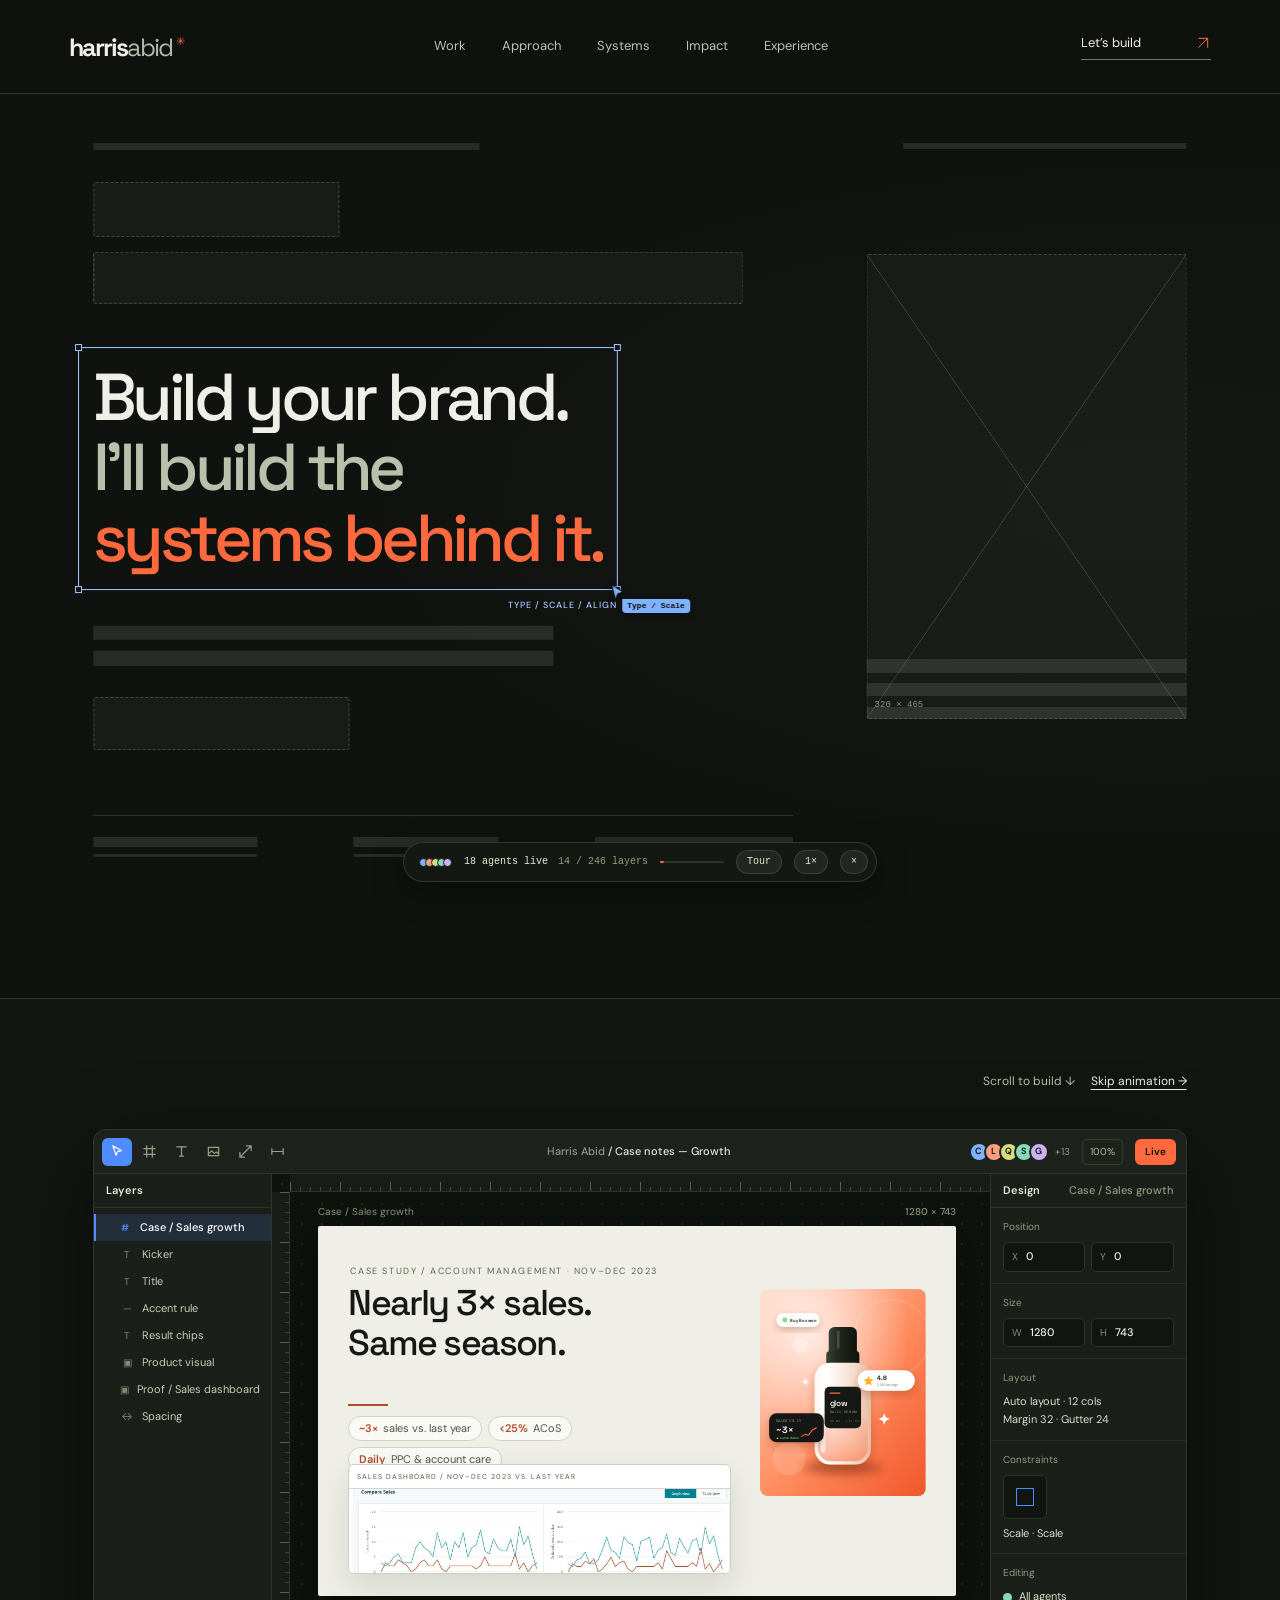
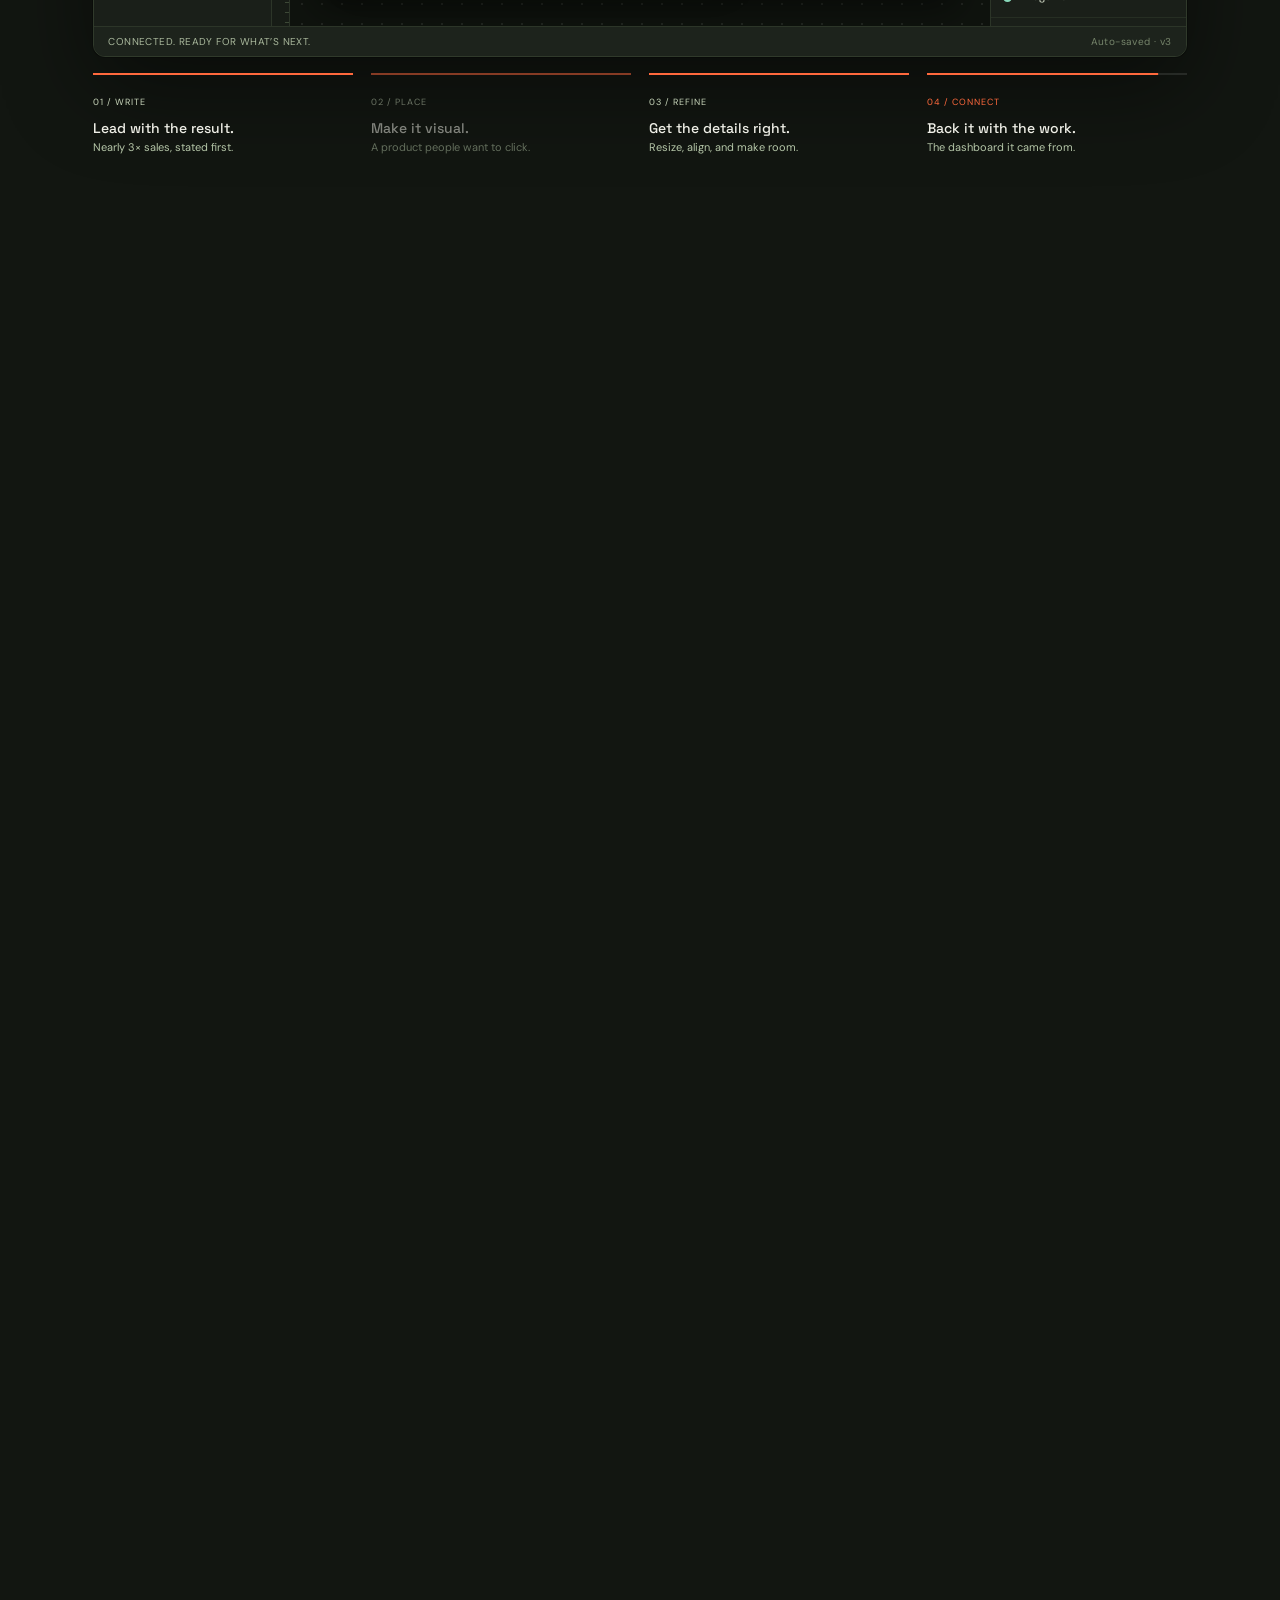
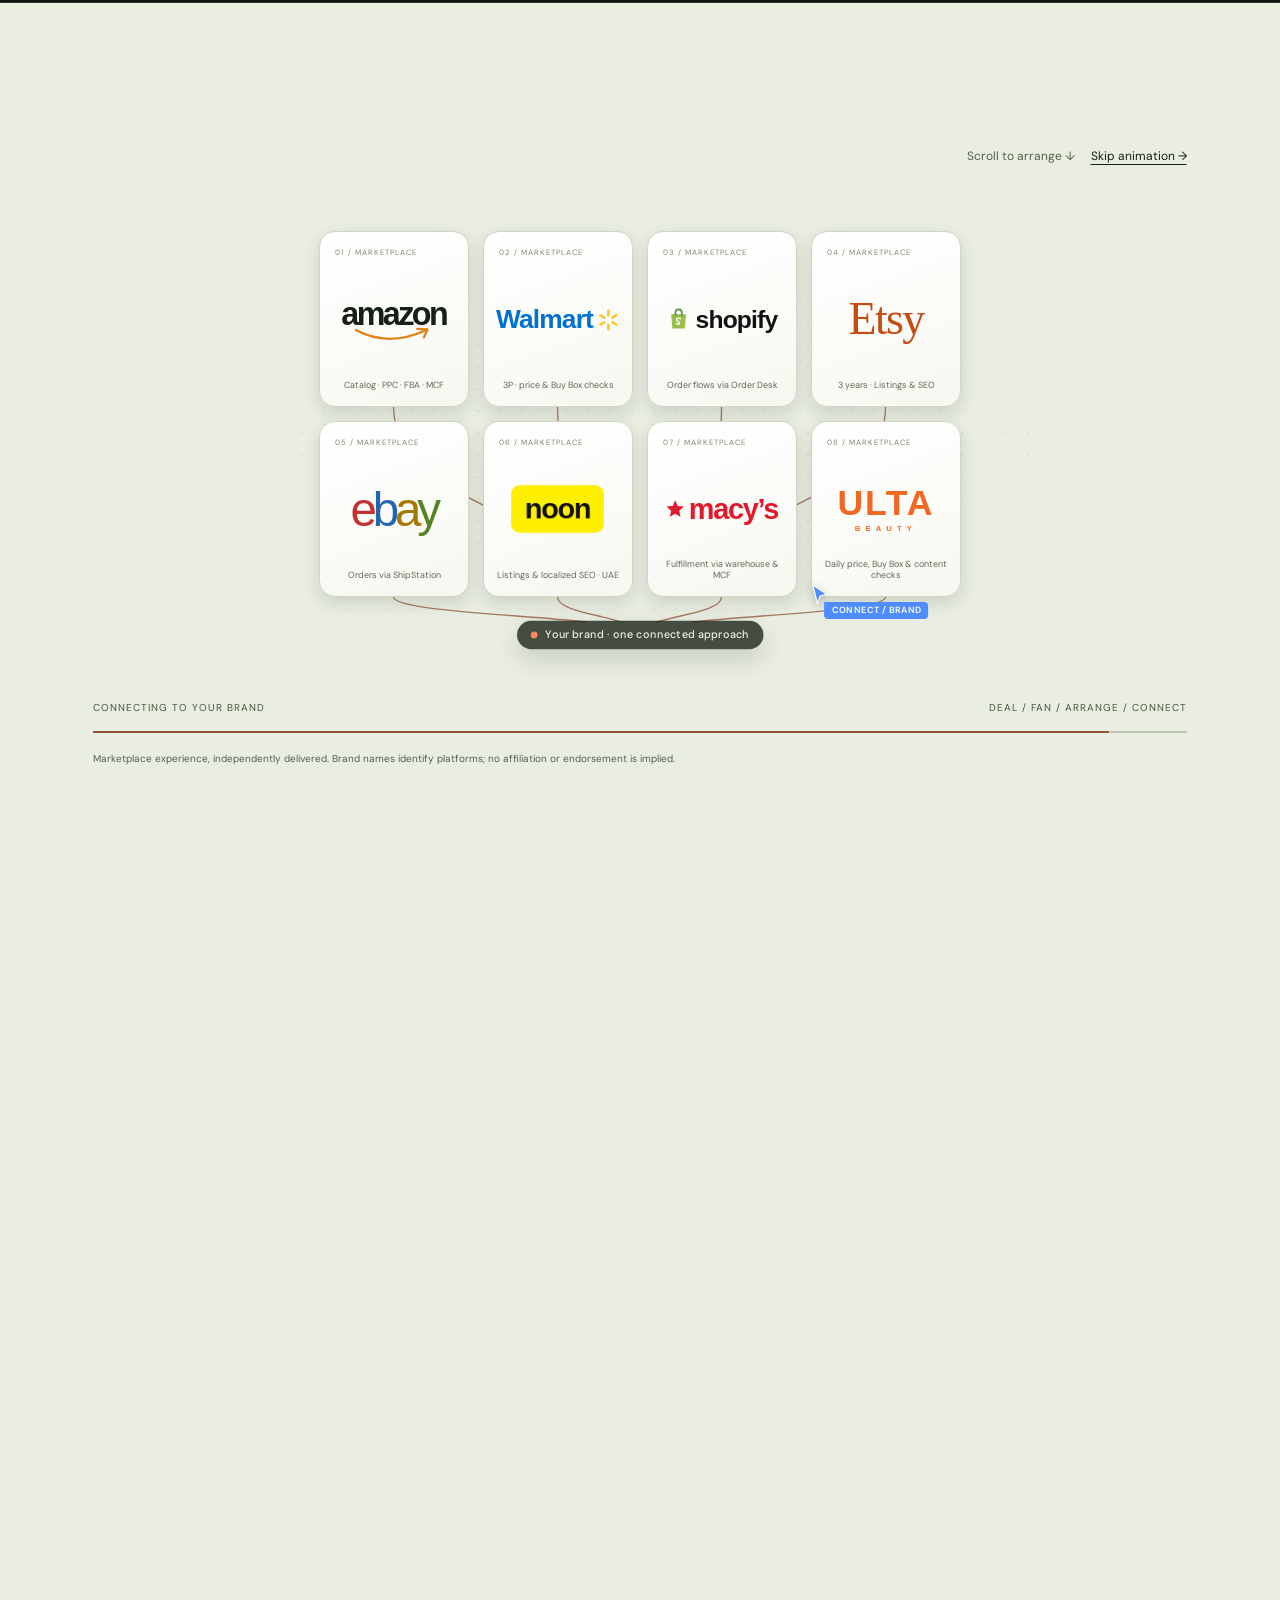
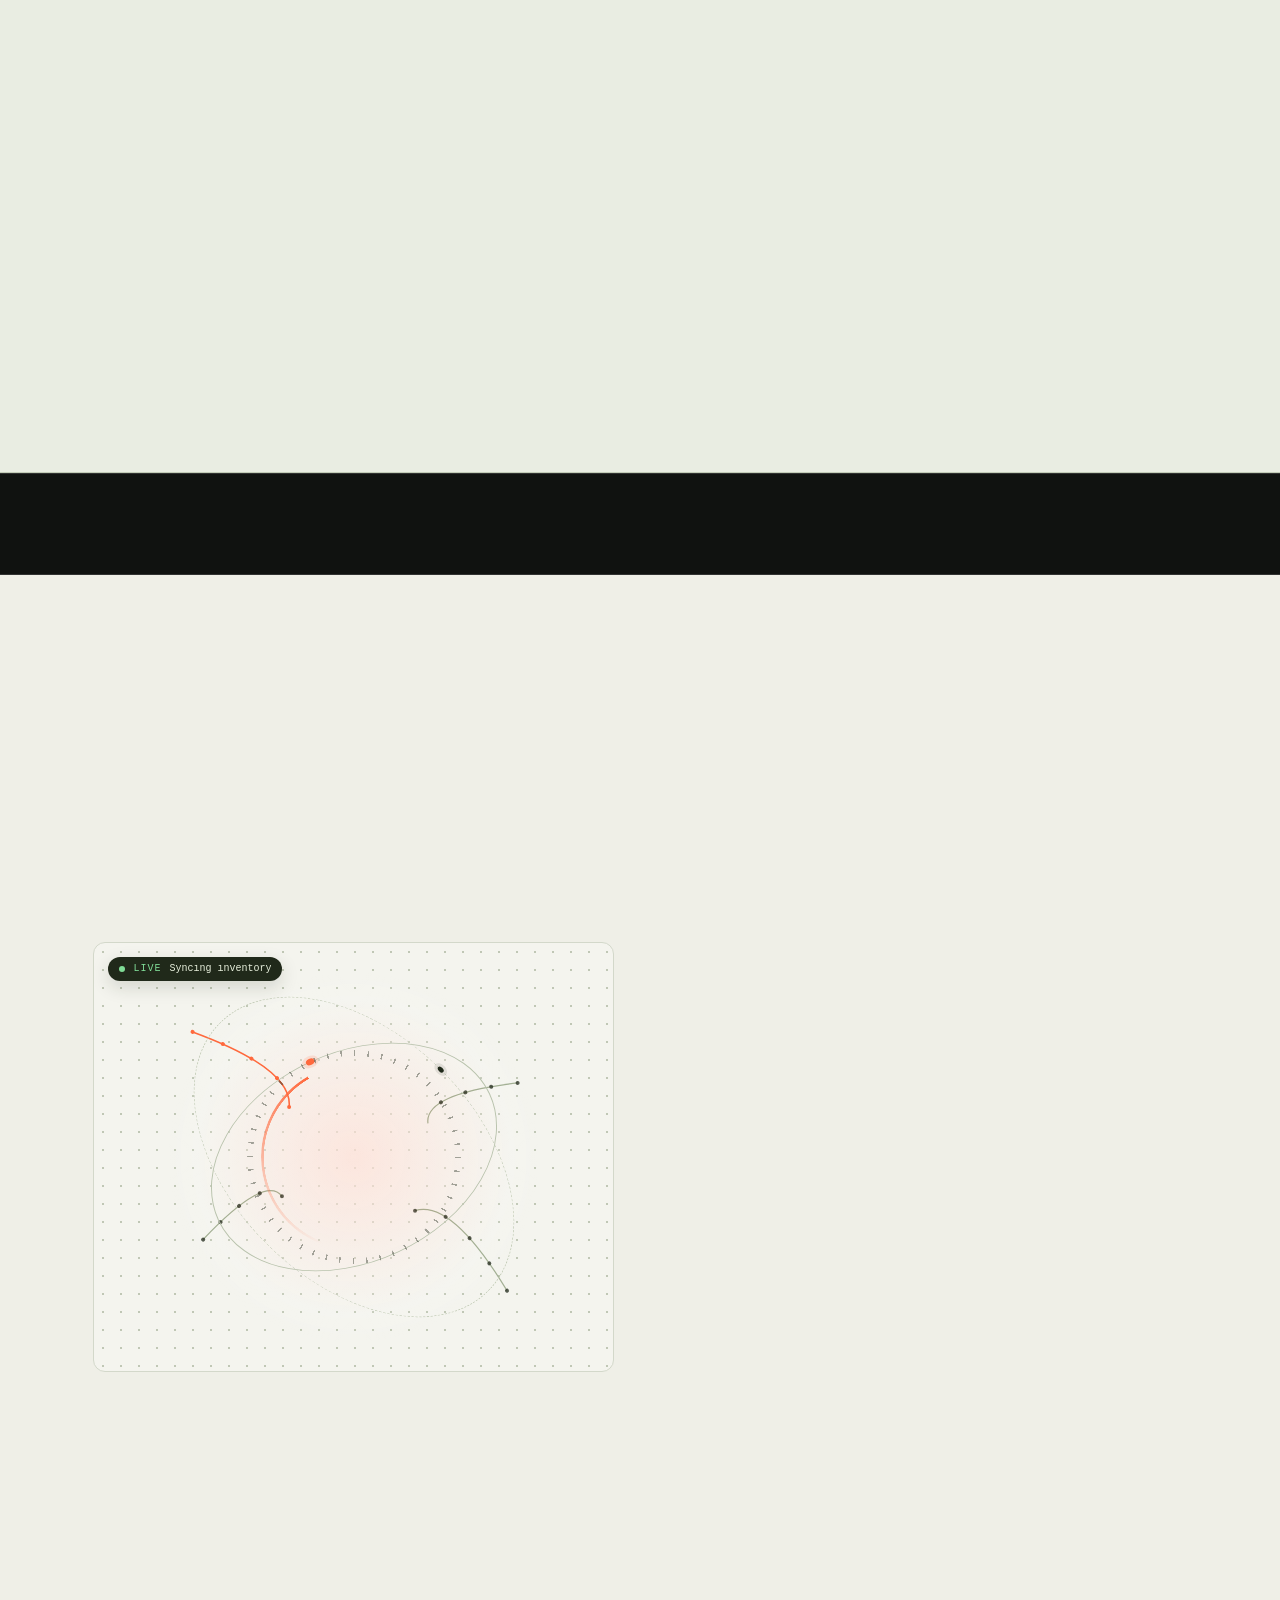
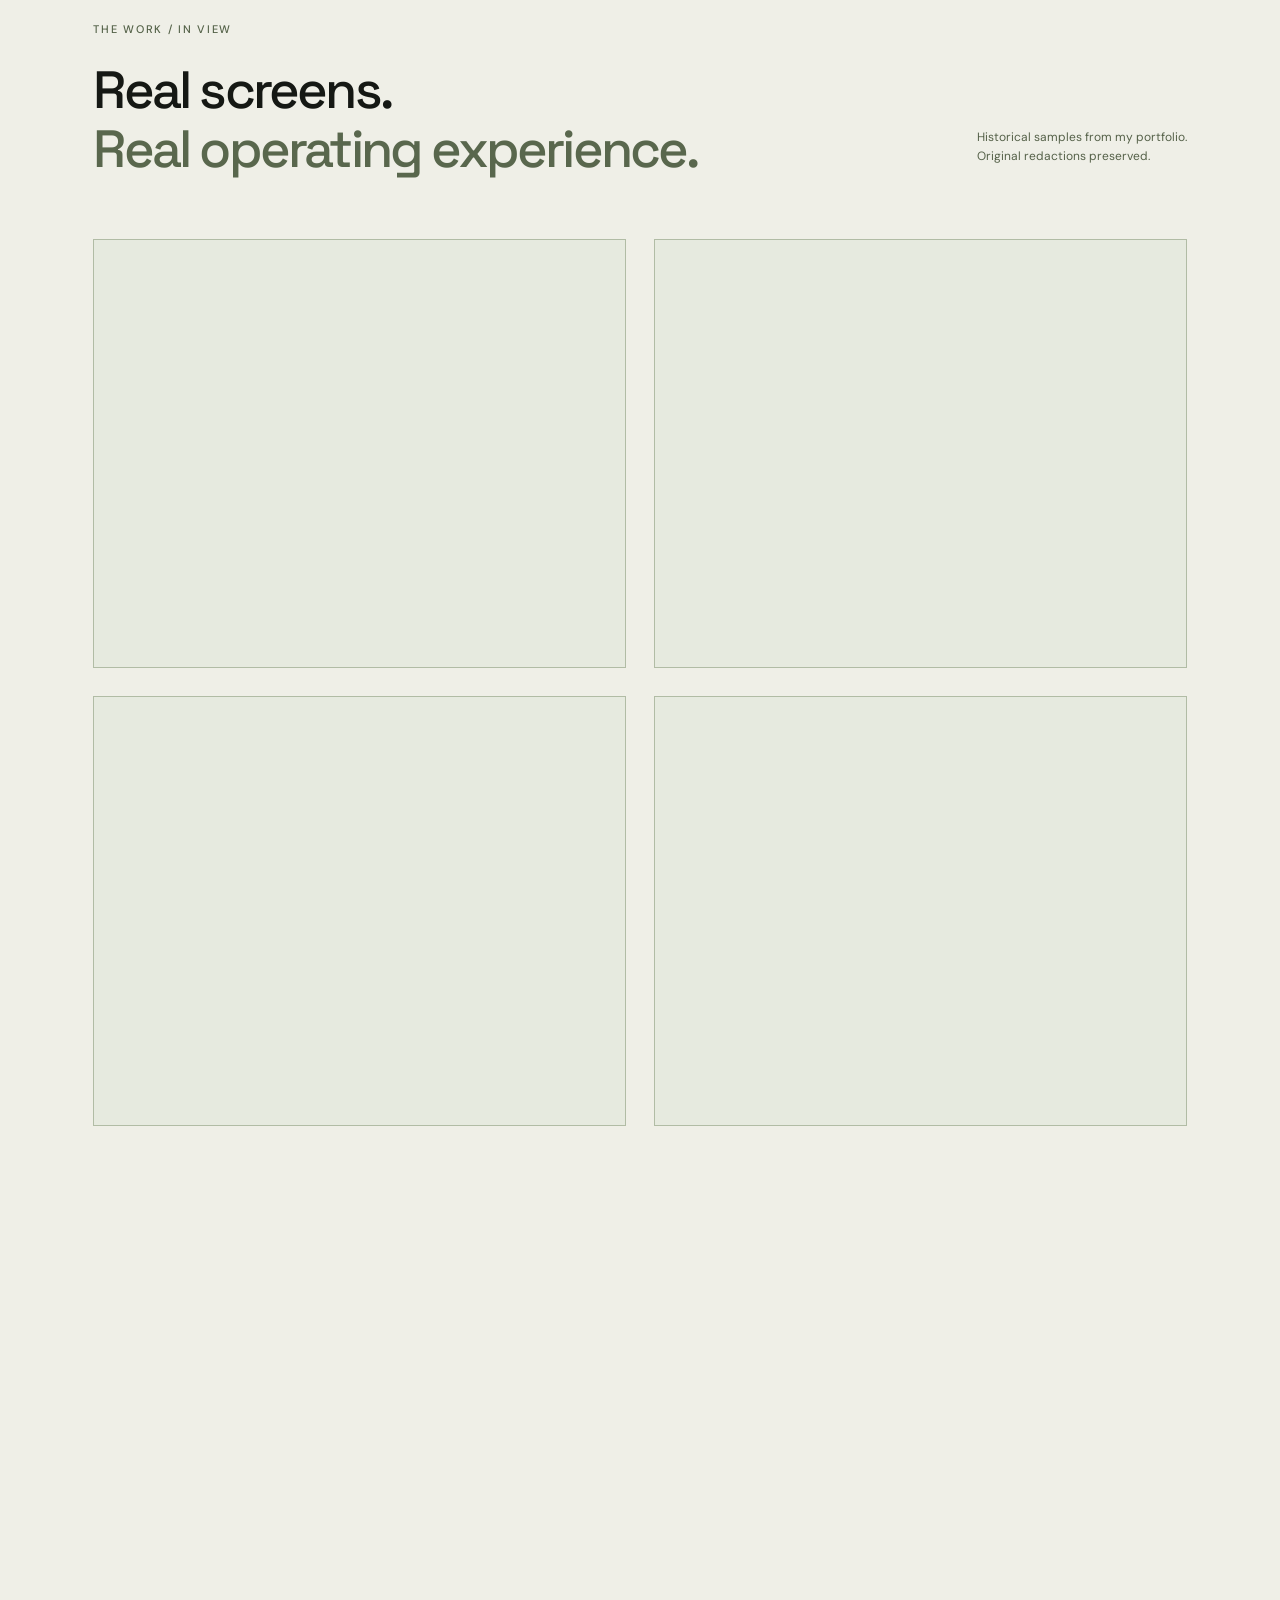
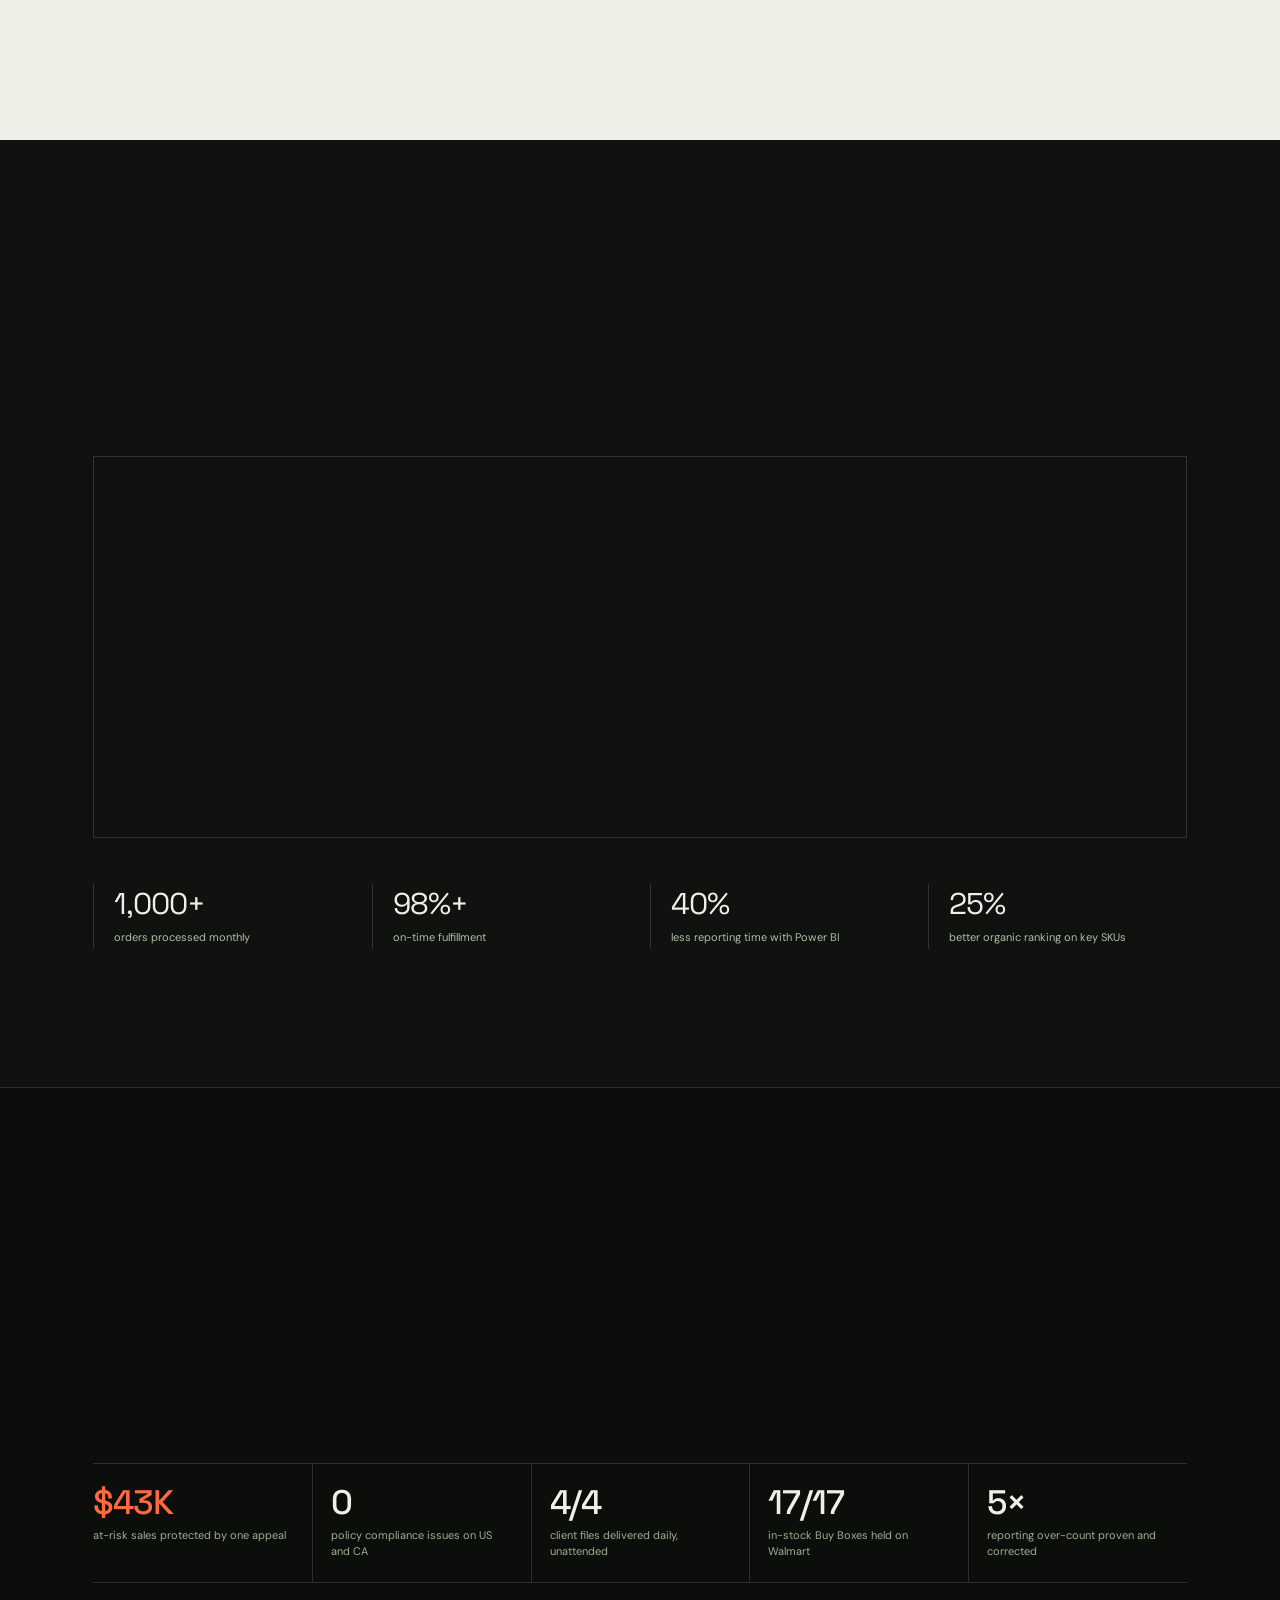
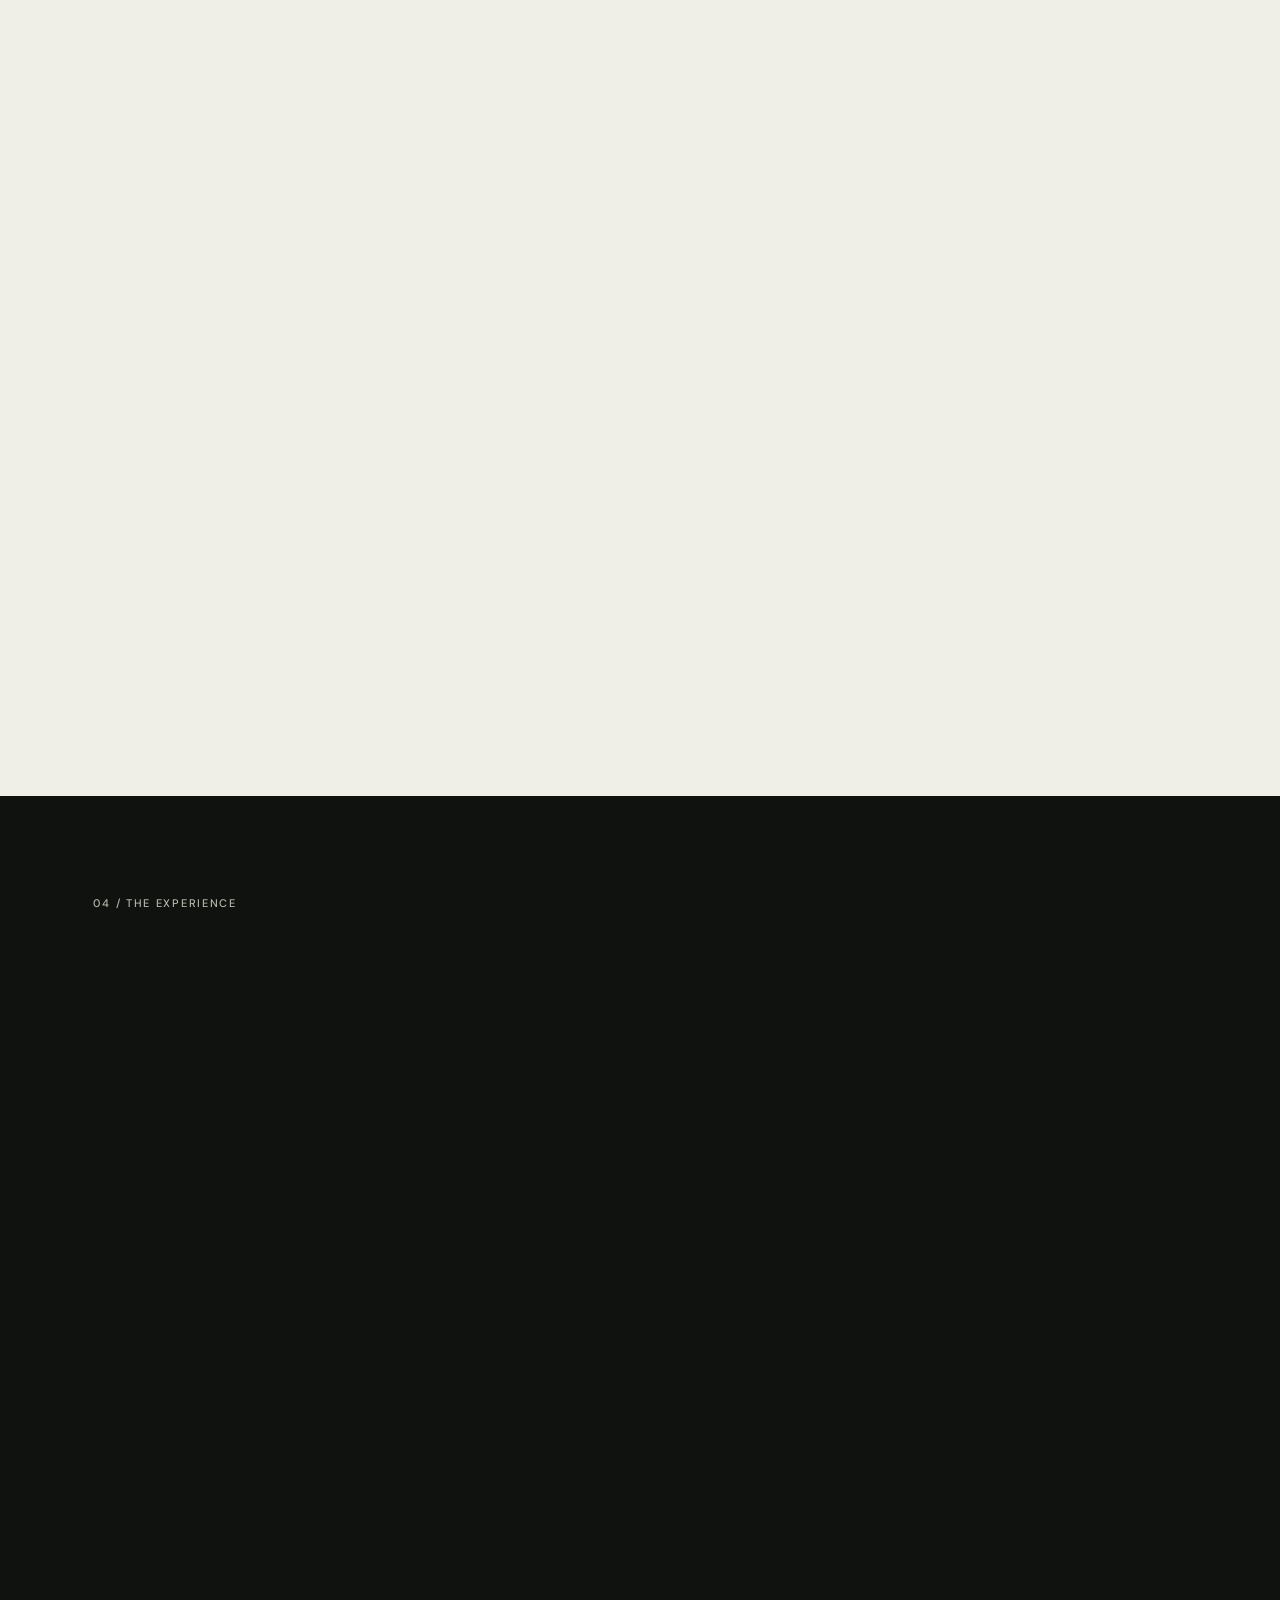
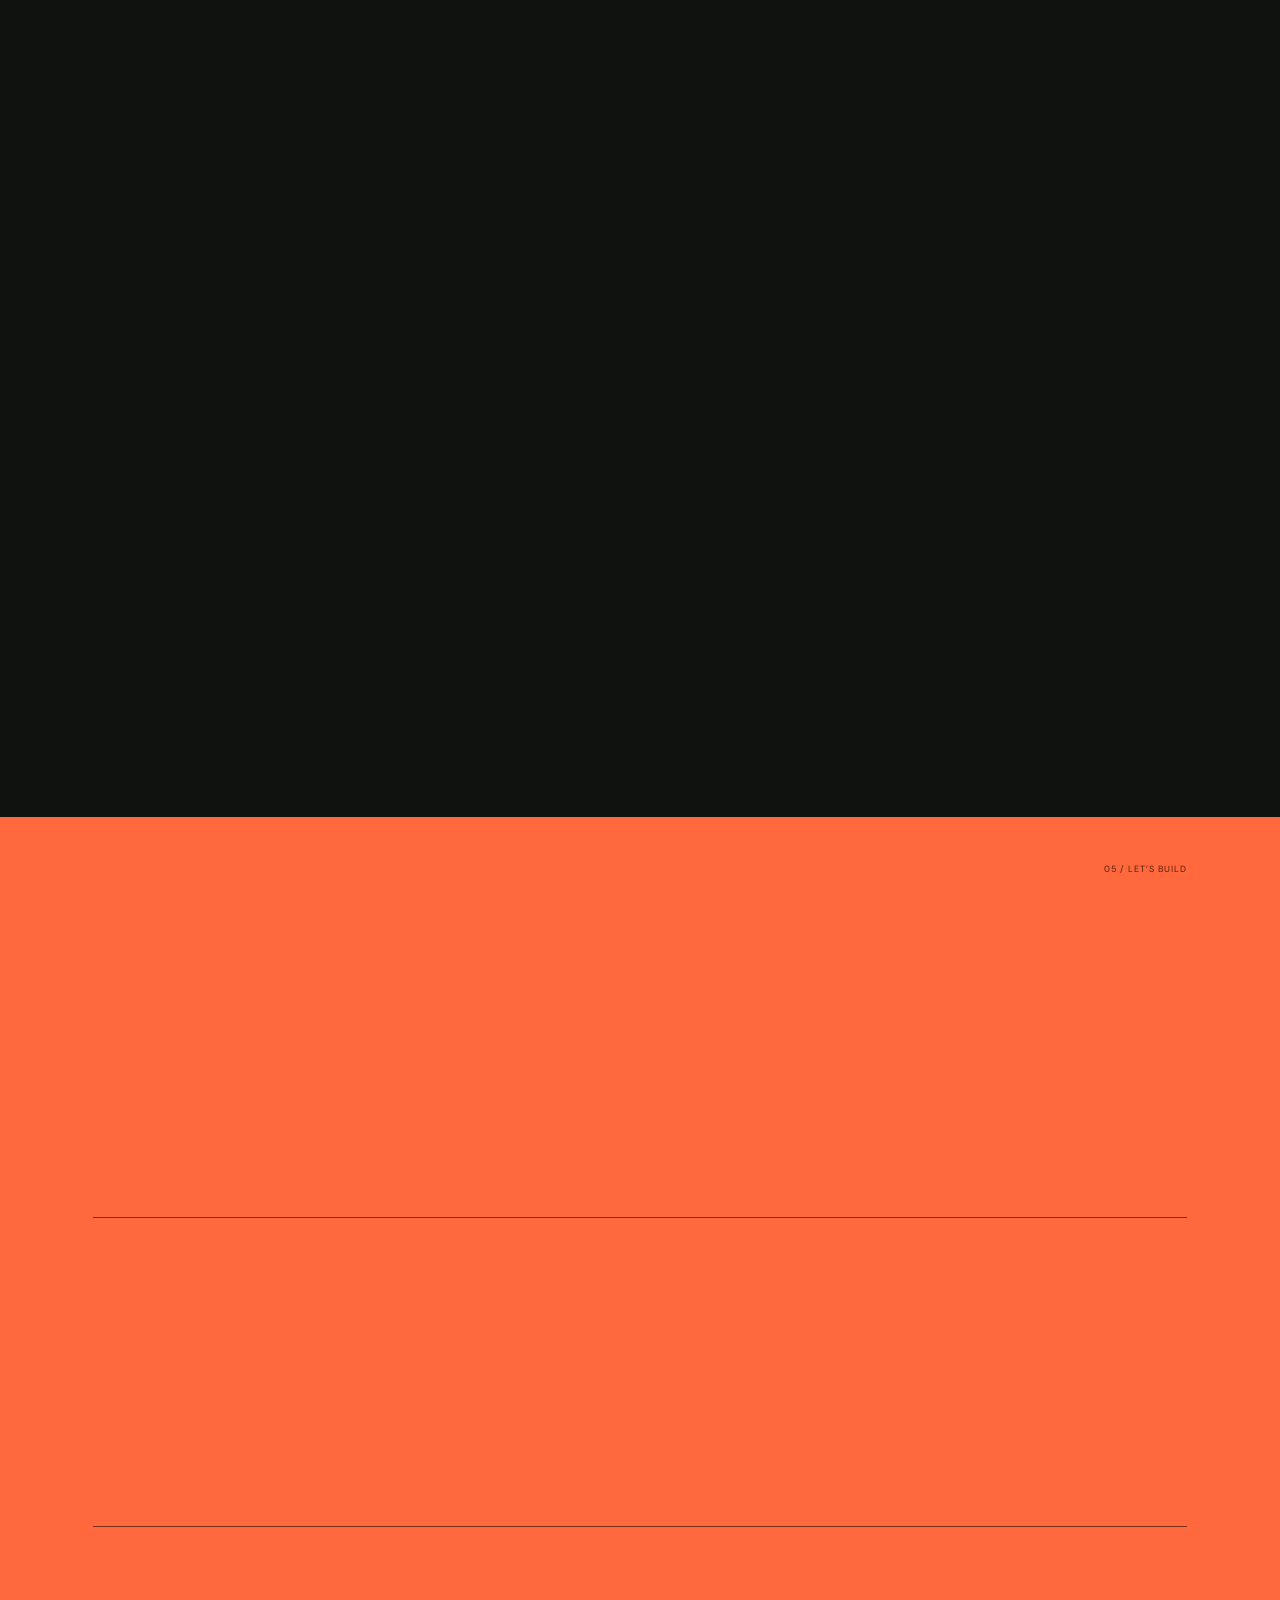
==== commit c609eb02: "Add SAYN Beauty role and Systems in production section - New section after Impact: key results strip" ====
--- a/index.html
+++ b/index.html
@@ -2,7 +2,7 @@
 <html lang="en">
 <head>
 <meta charset="utf-8"><meta name="viewport" content="width=device-width,initial-scale=1">
-<meta name="theme-color" content="#101210"><meta name="description" content="Harris Abid helps ecommerce brands grow through Amazon operations, marketplace optimization, and thoughtful automation.">
+<meta name="theme-color" content="#101210"><meta name="description" content="Harris Abid runs marketplace operations across Amazon, Walmart and beauty retail, and builds AI-agent workflows that protect account health, recover revenue and keep listings clean.">
 <title>Harris Abid — The systems behind your brand.</title>
 <link rel="icon" href="data:image/svg+xml,%3Csvg xmlns='http://www.w3.org/2000/svg' viewBox='0 0 100 100'%3E%3Crect width='100' height='100' rx='20' fill='%23ff693d'/%3E%3Ctext x='17' y='69' font-size='58' font-family='Arial' font-weight='bold'%3Eha%3C/text%3E%3C/svg%3E">
 <link rel="preload" as="image" href="assets/harris-editorial-portrait-800.webp" imagesrcset="assets/harris-editorial-portrait-800.webp 800w, assets/harris-editorial-portrait.webp 1120w" imagesizes="(max-width: 700px) 92vw, 380px" fetchpriority="high"><link rel="stylesheet" href="styles.css"><script src="script.js" defer></script><script src="swarm.js" defer></script>
@@ -10,14 +10,14 @@
 <body>
 <a href="#main" class="skip">Skip to content</a>
 <div class="progress" aria-hidden="true"></div>
-<header class="header"><a href="#home" class="wordmark" aria-label="Harris Abid home">harris<span>abid</span><i>✳</i></a><nav aria-label="Main navigation"><a href="#work">Work</a><a href="#approach">Approach</a><a href="#impact">Impact</a><a href="#experience">Experience</a></nav><a class="nav-cta" href="#contact">Let’s build <span><svg class="arrow-icon" viewBox="0 0 24 24" fill="none" aria-hidden="true"><path d="M5 19L19 5M5 5H19V19" stroke="currentColor" stroke-width="1.5"/></svg></span></a></header>
+<header class="header"><a href="#home" class="wordmark" aria-label="Harris Abid home">harris<span>abid</span><i>✳</i></a><nav aria-label="Main navigation"><a href="#work">Work</a><a href="#approach">Approach</a><a href="#systems">Systems</a><a href="#impact">Impact</a><a href="#experience">Experience</a></nav><a class="nav-cta" href="#contact">Let’s build <span><svg class="arrow-icon" viewBox="0 0 24 24" fill="none" aria-hidden="true"><path d="M5 19L19 5M5 5H19V19" stroke="currentColor" stroke-width="1.5"/></svg></span></a></header>
 <main id="main">
 <section class="hero scene" id="home" data-scene="Brand foundation">
-<div class="hero-top"><span class="eyebrow"><i class="dot"></i> AMAZON OPERATIONS · AUTOMATION · GROWTH</span><span class="edition">REMOTE ONLY / JHELUM, PAKISTAN → WORLDWIDE</span></div>
+<div class="hero-top"><span class="eyebrow"><i class="dot"></i> MARKETPLACE OPERATIONS · AI AUTOMATION · GROWTH</span><span class="edition">REMOTE ONLY / JHELUM, PAKISTAN → WORLDWIDE</span></div>
 <div class="audience-tools interactive-only"><div class="audience-switch" role="group" aria-label="Explore by interest"><button type="button" data-audience="founder" aria-pressed="true">Grow my brand</button><button type="button" data-audience="recruiter" aria-pressed="false">Hire Harris</button></div><div id="audience-path" aria-live="polite"><span>For founders / connect the moving parts.</span><a href="#capabilities">Explore services <svg class="arrow-icon" viewBox="0 0 24 24" fill="none" aria-hidden="true"><path d="M5 19L19 5M5 5H19V19" stroke="currentColor" stroke-width="1.5"/></svg></a><a href="#work">Inspect the work <svg class="arrow-icon" viewBox="0 0 24 24" fill="none" aria-hidden="true"><path d="M5 19L19 5M5 5H19V19" stroke="currentColor" stroke-width="1.5"/></svg></a></div></div><div class="hero-title-wrap"><h1 data-title aria-label="Build your brand. I’ll build the systems behind it."><span class="type-line"><span>Build your brand.</span></span><span class="type-line muted"><span>I’ll build the</span></span><span class="type-line"><em>systems behind it.</em></span><span class="type-caret" aria-hidden="true"></span></h1><div class="title-selection" aria-hidden="true"><i></i><i></i><i></i><i></i><span>TYPE / SCALE / ALIGN</span></div></div>
 <figure class="hero-portrait" data-build="3"><div class="portrait-frame"><img src="assets/harris-editorial-portrait-800.webp" srcset="assets/harris-editorial-portrait-800.webp 800w, assets/harris-editorial-portrait.webp 1120w" sizes="(max-width: 700px) 92vw, 380px" fetchpriority="high" decoding="async" width="1120" height="1400" alt="Editorial portrait of Harris Abid in a black blazer, with clear glasses and silver-streaked hair."><span class="photo-edge" aria-hidden="true"></span><span class="photo-label" aria-hidden="true">HARRIS ABID / OPERATOR</span></div><figcaption>Human judgement.<br><span>Connected systems.</span></figcaption></figure>
 <div class="hero-bottom"><div class="intro" data-build="1"><p>I’m Harris Abid. I connect the details that turn an ecommerce business into a brand that runs better.</p><a class="button orange" href="#contact">Let’s talk about your brand <span><svg class="arrow-icon" viewBox="0 0 24 24" fill="none" aria-hidden="true"><path d="M5 19L19 5M5 5H19V19" stroke="currentColor" stroke-width="1.5"/></svg></span></a></div><div class="hero-note" data-build="2"><span class="mini-label">GOOD GROWTH IS BUILT.</span><p>Sharper listings.<br>Smarter workflows.<br>Less operational friction.</p><a href="#approach" class="scroll-link">Scroll to see it come together <span>↓</span></a></div></div>
-<div class="hero-grid hero-proof"><span><b>7+ yrs</b> Seller Central &amp; FBA</span><span><b>2×</b> Amazon Ads certified</span><span><b>~3×</b> sales vs. last year, case study</span><span><b>11,580</b> products in one catalog</span></div>
+<div class="hero-grid hero-proof"><span><b>7+ yrs</b> Seller Central &amp; FBA</span><span><b>2×</b> Amazon Ads certified</span><span><b>~3×</b> sales vs. last year, case study</span><span><b>$43K</b> at-risk sales protected</span></div>
 </section>
 
 <section class="build-studio" id="build" aria-labelledby="studio-heading">
@@ -38,9 +38,9 @@
 </div></section>
 <section class="market-stage" id="marketplaces" aria-labelledby="market-heading">
 <div class="market-sticky"><div class="market-heading"><div><span class="eyebrow">MARKETPLACES / DIFFERENT CHANNELS. CONNECTED WORK.</span><h2 id="market-heading">Put your brand<br><em>in the right places.</em></h2></div><div class="studio-actions"><span>Scroll to arrange ↓</span><a href="#approach">Skip animation →</a></div></div>
-<div class="market-scene" aria-label="Amazon, Etsy, eBay, noon, Macy’s and Ulta cards are dealt, fanned out, arranged in a row and connected to your brand as you scroll."><div class="market-grid" aria-hidden="true"></div><svg class="market-lines" aria-hidden="true"><path pathLength="1"/><path pathLength="1"/><path pathLength="1"/><path pathLength="1"/><path pathLength="1"/><path pathLength="1"/></svg><div class="market-card amazon-card" data-market="0"><div class="market-face"><span class="market-index">01 / MARKETPLACE</span><strong class="market-logo amazon-logo">amazon<svg viewBox="0 0 150 30" aria-hidden="true"><path d="M8 8Q65 39 132 8M116 6L134 7L128 21"/></svg></strong><span class="market-service">Catalog · PPC · FBA · MCF</span><div class="market-selection" aria-hidden="true"><i></i><i></i><i></i><i></i><span class="market-size"></span></div></div></div><div class="market-card etsy-card" data-market="1"><div class="market-face"><span class="market-index">02 / MARKETPLACE</span><strong class="market-logo etsy-logo">Etsy</strong><span class="market-service">3 years · Listings &amp; SEO</span><div class="market-selection" aria-hidden="true"><i></i><i></i><i></i><i></i><span class="market-size"></span></div></div></div><div class="market-card ebay-card" data-market="2"><div class="market-face"><span class="market-index">03 / MARKETPLACE</span><strong class="market-logo ebay-logo"><span>e</span><span>b</span><span>a</span><span>y</span></strong><span class="market-service">Orders via ShipStation</span><div class="market-selection" aria-hidden="true"><i></i><i></i><i></i><i></i><span class="market-size"></span></div></div></div><div class="market-card noon-card" data-market="3"><div class="market-face"><span class="market-index">04 / MARKETPLACE</span><strong class="market-logo noon-logo"><span>noon</span></strong><span class="market-service">Listings &amp; localized SEO · UAE</span><div class="market-selection" aria-hidden="true"><i></i><i></i><i></i><i></i><span class="market-size"></span></div></div></div><div class="market-card macys-card" data-market="4"><div class="market-face"><span class="market-index">05 / MARKETPLACE</span><strong class="market-logo macys-logo"><svg viewBox="0 0 24 24" aria-hidden="true"><path d="M12 1.8l3 6.6 7.2.8-5.4 4.9 1.5 7.1L12 17.6l-6.3 3.6 1.5-7.1L1.8 9.2 9 8.4z"/></svg>macy’s</strong><span class="market-service">Fulfillment via warehouse &amp; MCF</span><div class="market-selection" aria-hidden="true"><i></i><i></i><i></i><i></i><span class="market-size"></span></div></div></div><div class="market-card ulta-card" data-market="5"><div class="market-face"><span class="market-index">06 / MARKETPLACE</span><strong class="market-logo ulta-logo">ULTA<small>BEAUTY</small></strong><span class="market-service">Beauty retail marketplace</span><div class="market-selection" aria-hidden="true"><i></i><i></i><i></i><i></i><span class="market-size"></span></div></div></div><div class="market-hub" aria-hidden="true"><i></i>Your brand · one connected approach</div><div class="market-cursor" aria-hidden="true"><svg viewBox="0 0 20 25"><path d="M2 2L17 12L10 14L7 22Z"/></svg><span>LAYOUT / DEAL</span></div></div><div class="market-caption"><span id="market-state">DIFFERENT CHANNELS. ONE CONNECTED APPROACH.</span><span class="market-hint">DEAL / FAN / ARRANGE / CONNECT</span></div><div class="market-track" aria-hidden="true"><i></i></div><p class="market-disclosure">Marketplace experience, independently delivered. Brand names identify platforms; no affiliation or endorsement is implied.</p></div></section>
+<div class="market-scene" aria-label="Amazon, Walmart, Shopify, Etsy, eBay, noon, Macy’s and Ulta cards are dealt, fanned out, arranged and connected to your brand as you scroll."><div class="market-grid" aria-hidden="true"></div><svg class="market-lines" aria-hidden="true"><path pathLength="1"/><path pathLength="1"/><path pathLength="1"/><path pathLength="1"/><path pathLength="1"/><path pathLength="1"/><path pathLength="1"/><path pathLength="1"/></svg><div class="market-card amazon-card" data-market="0"><div class="market-face"><span class="market-index">01 / MARKETPLACE</span><strong class="market-logo amazon-logo">amazon<svg viewBox="0 0 150 30" aria-hidden="true"><path d="M8 8Q65 39 132 8M116 6L134 7L128 21"/></svg></strong><span class="market-service">Catalog · PPC · FBA · MCF</span><div class="market-selection" aria-hidden="true"><i></i><i></i><i></i><i></i><span class="market-size"></span></div></div></div><div class="market-card walmart-card" data-market="1"><div class="market-face"><span class="market-index">02 / MARKETPLACE</span><strong class="market-logo walmart-logo">Walmart<svg viewBox="0 0 24 24" aria-hidden="true"><g fill="#ffc220"><rect x="11" y="1.5" width="2.4" height="7" rx="1.2"/><rect x="11" y="1.5" width="2.4" height="7" rx="1.2" transform="rotate(60 12.2 12)"/><rect x="11" y="1.5" width="2.4" height="7" rx="1.2" transform="rotate(120 12.2 12)"/><rect x="11" y="1.5" width="2.4" height="7" rx="1.2" transform="rotate(180 12.2 12)"/><rect x="11" y="1.5" width="2.4" height="7" rx="1.2" transform="rotate(240 12.2 12)"/><rect x="11" y="1.5" width="2.4" height="7" rx="1.2" transform="rotate(300 12.2 12)"/></g></svg></strong><span class="market-service">3P · price &amp; Buy Box checks</span><div class="market-selection" aria-hidden="true"><i></i><i></i><i></i><i></i><span class="market-size"></span></div></div></div><div class="market-card shopify-card" data-market="2"><div class="market-face"><span class="market-index">03 / MARKETPLACE</span><strong class="market-logo shopify-logo"><svg viewBox="0 0 24 24" aria-hidden="true"><path d="M5 7.5h14l-1.2 13.5H6.2z" fill="#95bf47"/><path d="M9 8.5V6a3 3 0 0 1 6 0v2.5" fill="none" stroke="#5e8e3e" stroke-width="1.6" stroke-linecap="round"/><path d="M13.8 11.6c-.5-.3-1.1-.4-1.7-.4-1.3 0-2 .7-2 1.5 0 1.9 3 1.6 3 3.1 0 .6-.6 1.1-1.5 1.1-.7 0-1.4-.3-1.8-.6" fill="none" stroke="#fff" stroke-width="1.3" stroke-linecap="round"/></svg>shopify</strong><span class="market-service">Order flows via Order Desk</span><div class="market-selection" aria-hidden="true"><i></i><i></i><i></i><i></i><span class="market-size"></span></div></div></div><div class="market-card etsy-card" data-market="3"><div class="market-face"><span class="market-index">04 / MARKETPLACE</span><strong class="market-logo etsy-logo">Etsy</strong><span class="market-service">3 years · Listings &amp; SEO</span><div class="market-selection" aria-hidden="true"><i></i><i></i><i></i><i></i><span class="market-size"></span></div></div></div><div class="market-card ebay-card" data-market="4"><div class="market-face"><span class="market-index">05 / MARKETPLACE</span><strong class="market-logo ebay-logo"><span>e</span><span>b</span><span>a</span><span>y</span></strong><span class="market-service">Orders via ShipStation</span><div class="market-selection" aria-hidden="true"><i></i><i></i><i></i><i></i><span class="market-size"></span></div></div></div><div class="market-card noon-card" data-market="5"><div class="market-face"><span class="market-index">06 / MARKETPLACE</span><strong class="market-logo noon-logo"><span>noon</span></strong><span class="market-service">Listings &amp; localized SEO · UAE</span><div class="market-selection" aria-hidden="true"><i></i><i></i><i></i><i></i><span class="market-size"></span></div></div></div><div class="market-card macys-card" data-market="6"><div class="market-face"><span class="market-index">07 / MARKETPLACE</span><strong class="market-logo macys-logo"><svg viewBox="0 0 24 24" aria-hidden="true"><path d="M12 1.8l3 6.6 7.2.8-5.4 4.9 1.5 7.1L12 17.6l-6.3 3.6 1.5-7.1L1.8 9.2 9 8.4z"/></svg>macy’s</strong><span class="market-service">Fulfillment via warehouse &amp; MCF</span><div class="market-selection" aria-hidden="true"><i></i><i></i><i></i><i></i><span class="market-size"></span></div></div></div><div class="market-card ulta-card" data-market="7"><div class="market-face"><span class="market-index">08 / MARKETPLACE</span><strong class="market-logo ulta-logo">ULTA<small>BEAUTY</small></strong><span class="market-service">Daily price, Buy Box &amp; content checks</span><div class="market-selection" aria-hidden="true"><i></i><i></i><i></i><i></i><span class="market-size"></span></div></div></div><div class="market-hub" aria-hidden="true"><i></i>Your brand · one connected approach</div><div class="market-cursor" aria-hidden="true"><svg viewBox="0 0 20 25"><path d="M2 2L17 12L10 14L7 22Z"/></svg><span>LAYOUT / DEAL</span></div></div><div class="market-caption"><span id="market-state">DIFFERENT CHANNELS. ONE CONNECTED APPROACH.</span><span class="market-hint">DEAL / FAN / ARRANGE / CONNECT</span></div><div class="market-track" aria-hidden="true"><i></i></div><p class="market-disclosure">Marketplace experience, independently delivered. Brand names identify platforms; no affiliation or endorsement is implied.</p></div></section>
 
-<div class="platform-band"><span>BUILT FOR THE WAY YOU SELL</span><div>Amazon <i>✳</i> Shopify <i>✳</i> Etsy <i>✳</i> eBay <i>✳</i> Noon <i>✳</i> Macy’s <i>✳</i> Ulta</div></div>
+<div class="platform-band"><span>BUILT FOR THE WAY YOU SELL</span><div>Amazon <i>✳</i> Shopify <i>✳</i> Etsy <i>✳</i> eBay <i>✳</i> Noon <i>✳</i> Macy’s <i>✳</i> Ulta <i>✳</i> Walmart</div></div>
 <section id="approach" class="approach scene light" data-scene="Connecting the system">
 <div class="section-heading"><span class="eyebrow dark">01 / THE APPROACH</span><h2 data-build="0">Your brand is the story.<br><em>Operations make it real.</em></h2></div>
 <div class="approach-layout"><div class="system-visual" data-build="1" aria-label="Brand operations: catalog, orders, ads and automation connected around your brand"><svg class="operation-lines" aria-hidden="true"><path class="wire" data-connector="catalog"/><path class="packets" data-connector="catalog" pathLength="100"/><path class="wire" data-connector="orders"/><path class="packets" data-connector="orders" pathLength="100"/><path class="wire" data-connector="ads"/><path class="packets" data-connector="ads" pathLength="100"/><path class="wire" data-connector="automation"/><path class="packets" data-connector="automation" pathLength="100"/></svg><div class="sv-glow" aria-hidden="true"></div><div class="orbit orbit-one" aria-hidden="true"><span class="sat-track"><i></i></span></div><div class="orbit orbit-two" aria-hidden="true"><span class="sat-track slow"><i></i></span></div><div class="sv-pulse" aria-hidden="true"></div><div class="sv-pulse p2" aria-hidden="true"></div><div class="sv-ring ring-arc" aria-hidden="true"></div><div class="sv-ring ring-ticks" aria-hidden="true"></div><div class="system-core"><span>YOUR</span><strong>BRAND</strong><small>built to keep moving</small><em class="core-status"><i></i>4 systems in sync</em></div><button type="button" class="node node-a" data-operation="catalog" aria-controls="operation-detail" aria-pressed="true"><span class="node-ic" aria-hidden="true"><svg viewBox="0 0 16 16" fill="none" stroke="currentColor" stroke-width="1.3" stroke-linecap="round" stroke-linejoin="round"><path d="M3 4h10v8H3z M3 7h10 M6 4v3" /></svg></span><span class="node-txt"><span class="node-name"><b>01</b> Catalog</span><small>500+ listings</small></span><i class="node-led" aria-hidden="true"></i></button><button type="button" class="node node-b" data-operation="orders" aria-controls="operation-detail" aria-pressed="false"><span class="node-ic" aria-hidden="true"><svg viewBox="0 0 16 16" fill="none" stroke="currentColor" stroke-width="1.3" stroke-linecap="round" stroke-linejoin="round"><path d="M2 5h8v6H2z M10 7h2.5L14 9v2h-4 M4.5 12.5a1 1 0 1 0 0 .01 M11.5 12.5a1 1 0 1 0 0 .01" /></svg></span><span class="node-txt"><span class="node-name"><b>02</b> Orders</span><small>98%+ on time</small></span><i class="node-led" aria-hidden="true"></i></button><button type="button" class="node node-c" data-operation="ads" aria-controls="operation-detail" aria-pressed="false"><span class="node-ic" aria-hidden="true"><svg viewBox="0 0 16 16" fill="none" stroke="currentColor" stroke-width="1.3" stroke-linecap="round" stroke-linejoin="round"><path d="M3 12V9 M6.5 12V6 M10 12V8 M13.5 12V3.5" /></svg></span><span class="node-txt"><span class="node-name"><b>03</b> Ads</span><small>ACoS under 25%</small></span><i class="node-led" aria-hidden="true"></i></button><button type="button" class="node node-d" data-operation="automation" aria-controls="operation-detail" aria-pressed="false"><span class="node-ic" aria-hidden="true"><svg viewBox="0 0 16 16" fill="none" stroke="currentColor" stroke-width="1.3" stroke-linecap="round" stroke-linejoin="round"><path d="M8 2.5v2 M8 11.5v2 M2.5 8h2 M11.5 8h2 M4.2 4.2l1.4 1.4 M10.4 10.4l1.4 1.4 M8 6a2 2 0 1 0 0 4a2 2 0 1 0 0-4" /></svg></span><span class="node-txt"><span class="node-name"><b>04</b> Automation</span><small>−30% upkeep</small></span><i class="node-led" aria-hidden="true"></i></button><div class="sv-ticker" aria-hidden="true"><i></i><span class="sv-ticker-label">LIVE</span><span id="sv-ticker-text">Syncing inventory</span></div><span class="visual-caption">THE QUIET WORK BEHIND THE MOMENTUM.</span></div><div class="approach-copy"><p class="large-copy" data-build="2">A great product needs more than a place on a marketplace. It needs a system that supports every next step.</p><p>I bring 7+ years of ecommerce experience across catalog management, advertising, fulfillment, and reporting. My focus is practical: remove the bottlenecks, connect the tools, and give your brand more room to grow.</p><div id="operation-detail" class="operation-detail" aria-live="polite"><span class="mini-label">01 / CATALOG</span><h3>Make every listing work harder.</h3><p>Review catalog health → resolve variations and listing issues → monitor product visibility.</p><a href="#work" id="operation-proof">Explore catalog evidence <svg class="arrow-icon" viewBox="0 0 24 24" fill="none" aria-hidden="true"><path d="M5 19L19 5M5 5H19V19" stroke="currentColor" stroke-width="1.5"/></svg></a></div><div class="signature">Harris Abid <span>Marketplace operator. Systems thinker.</span></div></div></div>
@@ -60,13 +60,14 @@
 <div class="impact-grid"><article class="result featured" data-build="1"><span class="card-index">01 / CATALOG</span><strong>500<span>+</span></strong><h3>Listings created & optimized.</h3><p>Across home, beauty, and apparel, with a 15% improvement in conversion rate during freelance marketplace work.</p><span class="result-foot">FREELANCE / 2024</span></article><article class="result" data-build="2"><span class="card-index">02 / ADVERTISING</span><strong>+20<span>%</span></strong><h3>Conversion on managed PPC.</h3><p>Daily bid and keyword work grew conversion while cutting ACoS by a further 10%, keeping campaigns under 25% ACoS.</p><span class="result-foot">FREELANCE / 2024</span></article><article class="result" data-build="3"><span class="card-index">03 / AUTOMATION</span><strong>30<span>%</span></strong><h3>Less time updating listings.</h3><p>AI workflows that simplify product data management and reduce repetitive manual work.</p><span class="result-foot">KAIAK VENTURES / 2024–PRESENT</span></article></div>
 <div class="support-stats"><div data-build="4"><strong>1,000+</strong><span>orders processed monthly</span></div><div><strong>98%+</strong><span>on-time fulfillment</span></div><div><strong>40%</strong><span>less reporting time with Power BI</span></div><div><strong>25%</strong><span>better organic ranking on key SKUs</span></div><p>Operational results at Graphic Tailur, 2019–2023, across Amazon, Noon (UAE), Shopify, eBay and Macy’s.</p></div>
 </section>
+<section class="systems scene" id="systems" data-scene="Systems in production"><div class="section-heading split"><div><span class="eyebrow">NOW / SYSTEMS IN PRODUCTION</span><h2>I don’t just run accounts.<br><em>I build the agents that run them.</em></h2></div><p>In my current remote role I run marketplace operations for a beauty-brand distributor across Amazon US and CA, Walmart, a beauty-retail marketplace and a retail vendor portal, and turn manual work into scheduled, self-checking AI-agent workflows.</p></div><div class="sys-kpis"><div><strong>$43K</strong><span>at-risk sales protected by one appeal</span></div><div><strong>0</strong><span>policy compliance issues on US and CA</span></div><div><strong>4/4</strong><span>client files delivered daily, unattended</span></div><div><strong>17/17</strong><span>in-stock Buy Boxes held on Walmart</span></div><div><strong>5×</strong><span>reporting over-count proven and corrected</span></div></div><div class="sys-grid"><article class="sys-card"><button type="button" class="evidence-image sys-shot" data-view="assets/sys-health-check.webp" data-caption="Daily account-health monitor, US + CA: recreated mock-up with sample data. Company, brand and product details anonymized."><div class="evidence-toolbar"><span>01 / ACCOUNT HEALTH</span><span>INSPECT +</span></div><img src="assets/sys-health-check.webp" width="1400" height="700" loading="lazy" alt="Mock-up of the daily account-health monitor, us + ca workflow with sample data."></button><div class="sys-body"><h3>Daily account-health monitor, US + CA</h3><p>A daily agent run checks policy issues, notifications and the case log on both marketplaces, cross-checks team chat, captures evidence and drafts a labelled team post, so nothing passes a deadline.</p><p class="sys-result"><b>Result</b>Zero policy compliance issues on US and CA with the top health rating. A restricted-products appeal protected about $43K of at-risk sales.</p><details class="sys-how"><summary>How it works</summary><ol><li>Opens Account Health for US and CA: policy compliance and health rating.</li><li>Reads new performance notifications and seller news.</li><li>Opens every case in the log that changed since the last run.</li><li>Checks team chat to see whether a teammate already handled each item.</li><li>Takes screenshots as evidence.</li><li>Drafts “1st half” and “Final review” posts, plus a note on any case nobody owns.</li></ol></details><div class="tags"><span>Seller Central</span><span>Google Chat</span><span>Browser automation</span><span>Scheduled tasks</span></div></div></article><article class="sys-card"><button type="button" class="evidence-image sys-shot" data-view="assets/sys-escalations.webp" data-caption="Escalated-cases tracker: recreated mock-up with sample data. Company, brand and product details anonymized."><div class="evidence-toolbar"><span>02 / ESCALATIONS</span><span>INSPECT +</span></div><img src="assets/sys-escalations.webp" width="1400" height="700" loading="lazy" alt="Mock-up of the escalated-cases tracker workflow with sample data."></button><div class="sys-body"><h3>Escalated-cases tracker</h3><p>One sheet and a scheduled agent track every case escalated to the marketplace’s account manager, so stalled cases surface before they go cold.</p><p class="sys-result"><b>Result</b>On day one it caught a case marked “Needs Escalation” that had already been escalated. Resolved cases now move to their own tab automatically.</p><details class="sys-how"><summary>How it works</summary><ol><li>Consolidated account-manager emails, the case log and monthly primary-case threads.</li><li>Rebuilt the sheet with a status dropdown, formula flags, row shading and a Resolved tab.</li><li>A scheduled agent reads Seller Central, Gmail and every team-chat space, then updates the sheet.</li><li>Each run reports changes, what needs action from us, and what has been open too long, with a suggested next push.</li><li>Flags: red at 30+ days escalated, yellow when waiting on us, bold after 7+ days without a marketplace update.</li></ol></details><div class="tags"><span>Google Sheets</span><span>Gmail</span><span>Seller Central</span><span>Google Chat</span></div></div></article><article class="sys-card"><button type="button" class="evidence-image sys-shot" data-view="assets/sys-proof-of-value.webp" data-caption="Sourcing-cost proof of value: recreated mock-up with sample data. Company, brand and product details anonymized."><div class="evidence-toolbar"><span>03 / REVENUE RECOVERY</span><span>INSPECT +</span></div><img src="assets/sys-proof-of-value.webp" width="1400" height="700" loading="lazy" alt="Mock-up of the sourcing-cost proof of value workflow with sample data."></button><div class="sys-body"><h3>Sourcing-cost proof of value</h3><p>A weekly workflow recovers under-valued reimbursements by submitting the true invoice cost with a highlighted proof PDF, instead of accepting the portal’s lower estimate.</p><p class="sys-result"><b>Result</b>8 items approved and 1 pending in a single weekly run, from 424 screened. Earlier denials traced to a missing ID on the proof, then fixed.</p><details class="sys-how"><summary>How it works</summary><ol><li>Pulls the portal status list and finds items not yet approved.</li><li>Splits bundles and multi-packs into their component SKUs.</li><li>Finds the highest-cost received PO in the inventory system and the matching invoice.</li><li>Highlights the invoice line and stamps an ASIN–SKU label with Python (PyMuPDF).</li><li>Calculates cost: unit, sum of parts, or unit × quantity.</li><li>Submits the cost with the PDF and logs the result. Originals are never edited; denials retry after 30 days.</li></ol></details><div class="tags"><span>Seller Central</span><span>Sellercloud</span><span>monday.com</span><span>Python · PyMuPDF</span></div></div></article><article class="sys-card"><button type="button" class="evidence-image sys-shot" data-view="assets/sys-vendor-pipeline.webp" data-caption="Unattended vendor-portal pipeline: recreated mock-up with sample data. Company, brand and product details anonymized."><div class="evidence-toolbar"><span>04 / DATA PIPELINE</span><span>INSPECT +</span></div><img src="assets/sys-vendor-pipeline.webp" width="1400" height="700" loading="lazy" alt="Mock-up of the unattended vendor-portal pipeline workflow with sample data."></button><div class="sys-body"><h3>Unattended vendor-portal pipeline</h3><p>Every evening it exports four reports from a retailer’s vendor portal, validates them, emails them to the client, then audits delivery with an automatic backup send.</p><p class="sys-result"><b>Result</b>4 of 4 files delivered daily, the largest about 35,700 rows. It alerts only when something fails and never sends duplicates.</p><details class="sys-how"><summary>How it works</summary><ol><li>7 PM: archives yesterday’s files, logs in with a saved session and exports three report cards to CSV.</li><li>Queues the large inventory export, polls until it succeeds, then downloads and unzips it.</li><li>Validates every file for size, expected header and freshness, and writes a READY.json manifest.</li><li>8 PM: a local script emails each file to the client’s data inbox.</li><li>9 PM: checks Gmail Sent for every attachment, re-downloads anything missing and sends it by a backup route.</li></ol></details><div class="tags"><span>Chrome automation</span><span>PowerShell</span><span>Gmail</span><span>Scheduled tasks</span></div></div></article><article class="sys-card"><button type="button" class="evidence-image sys-shot" data-view="assets/sys-listing-checks.webp" data-caption="Walmart and beauty-marketplace checks: recreated mock-up with sample data. Company, brand and product details anonymized."><div class="evidence-toolbar"><span>05 / MULTI-CHANNEL</span><span>INSPECT +</span></div><img src="assets/sys-listing-checks.webp" width="1400" height="700" loading="lazy" alt="Mock-up of the walmart and beauty-marketplace checks workflow with sample data."></button><div class="sys-body"><h3>Walmart and beauty-marketplace checks</h3><p>I took over the Walmart 3P and beauty-retail marketplace channels: start-of-day, midday and end-of-day checks on price, Buy Box, stock and content, backed by a living handover document.</p><p class="sys-result"><b>Result</b>22 of 22 prices matched, Buy Box held on 17 of 17 in-stock items, 3 content issues flagged and a third-party hijacker escalated to brand protection.</p><details class="sys-how"><summary>How it works</summary><ol><li>Daily posts with a check table for prices, Buy Box, stock, image counts, 1P items and catalog errors.</li><li>Weekly: seller-tier metrics against thresholds, published and unpublished catalog counts, removal orders.</li><li>Live pages audited for target price, Buy Box owner, suppression and placeholder images.</li><li>Live titles compared with the title-tracking sheet.</li><li>Handover document rebuilt from two months of team chat: schedule, templates, who decides what, open items.</li></ol></details><div class="tags"><span>Walmart Seller Center</span><span>Mirakl</span><span>Shopify</span><span>Google Sheets</span></div></div></article><article class="sys-card"><button type="button" class="evidence-image sys-shot" data-view="assets/sys-deal-auditor.webp" data-caption="Deal-event listing auditor: recreated mock-up with sample data. Company, brand and product details anonymized."><div class="evidence-toolbar"><span>06 / DEAL EVENTS</span><span>INSPECT +</span></div><img src="assets/sys-deal-auditor.webp" width="1400" height="700" loading="lazy" alt="Mock-up of the deal-event listing auditor workflow with sample data."></button><div class="sys-body"><h3>Deal-event listing auditor</h3><p>A reusable tool audits every deal listing before and during Prime Day-style events, where ordinary scraping is blocked.</p><p class="sys-result"><b>Result</b>Five checks per listing (deal badge, price within ±$0.05, strikethrough, Buy Box owner, suppression), with PASS, WARN, ISSUE or ERROR verdicts in a colour-coded Excel summary.</p><details class="sys-how"><summary>How it works</summary><ol><li>A Python builder turns the deals sheet into a browser userscript, cleaning invalid and duplicate rows.</li><li>The userscript walks each listing in a logged-in browser with throttling, captcha pause and resume, and retries.</li><li>Results export to CSV; a Python formatter builds a colour-coded Excel file with a Summary sheet.</li></ol></details><div class="tags"><span>Python</span><span>JavaScript userscript</span><span>Excel</span></div></div></article><article class="sys-card"><button type="button" class="evidence-image sys-shot" data-view="assets/sys-appeals.webp" data-caption="Appeals, cases and data disputes: recreated mock-up with sample data. Company, brand and product details anonymized."><div class="evidence-toolbar"><span>07 / CASEWORK</span><span>INSPECT +</span></div><img src="assets/sys-appeals.webp" width="1400" height="700" loading="lazy" alt="Mock-up of the appeals, cases and data disputes workflow with sample data."></button><div class="sys-body"><h3>Appeals, cases and data disputes</h3><p>Evidence-led cases and strategy-first appeals that get past support scripts, from pricing-error disputes to brand authorization letters.</p><p class="sys-result"><b>Result</b>Proved a brand-analytics report over-counted units about 5× (≈12.4K real against 48.7K reported). The marketplace confirmed the defect, fixed it and committed to a historical correction.</p><details class="sys-how"><summary>How it works</summary><ol><li>Appeal framework: admit with a full plan of action, dispute with evidence, or reframe the characterization.</li><li>300–450 words: issue, root cause, corrective steps, preventive steps, evidence and a one-sentence ask.</li><li>Pricing-error disputes backed by regular pricing at 3–4 retailers and the marketplace’s own policy.</li><li>A Letter of Authorization answering each rejection reason clause by clause.</li><li>Cosmetic-kit labeling research (21 CFR 701.3, MoCRA) for a new bundle launch.</li></ol></details><div class="tags"><span>Seller Central</span><span>Business Reports</span><span>Excel</span></div></div></article><article class="sys-card"><button type="button" class="evidence-image sys-shot" data-view="assets/sys-fba-sop.webp" data-caption="SOPs, PPC builder and quality gate: recreated mock-up with sample data. Company, brand and product details anonymized."><div class="evidence-toolbar"><span>08 / ENABLEMENT</span><span>INSPECT +</span></div><img src="assets/sys-fba-sop.webp" width="1400" height="700" loading="lazy" alt="Mock-up of the sops, ppc builder and quality gate workflow with sample data."></button><div class="sys-body"><h3>SOPs, PPC builder and quality gate</h3><p>Know-how turned into repeatable process: shipment SOPs, a PPC keyword workbook generator and a quality gate on every outbound message.</p><p class="sys-result"><b>Result</b>An 82-frame training recording became a six-step FBA inbound SOP. A keyword export becomes a four-sheet campaign workbook in one step.</p><details class="sys-how"><summary>How it works</summary><ol><li>FBA inbound SOP: replenishment file, classify rows (regular or hazmat), up to four shipments, case quantities (max 150 units), prep and expiry, log on the work board.</li><li>PPC builder: up to six semantic keyword groups, 20 single-keyword campaign targets, negatives in five categories and a strategy summary.</li><li>Quality gate: cases, appeals and team posts are scored, fixed and re-scored before they go out.</li><li>A 10-day learning plan to hand over a Buy Box suppression check: shadow, review, then solo.</li></ol></details><div class="tags"><span>Excel</span><span>Python</span><span>Claude</span><span>monday.com</span></div></div></article></div><div class="sys-principles"><span class="mini-label">HOW I BUILD</span><ol><li><b>Map it</b><span>Shadow the manual process, record it, write the SOP.</span></li><li><b>Read first</b><span>Automate dashboards, inboxes, chat and sheets before anything acts.</span></li><li><b>Validate</b><span>Size and header checks, manifests and cross-checks before a step runs.</span></li><li><b>Human in the loop</b><span>Messages are drafted, never sent without approval.</span></li><li><b>Backup paths</b><span>State files and fallbacks, so runs recover without duplicating work.</span></li><li><b>Label evidence</b><span>Every claim marked verified, assumed or unknown.</span></li></ol></div><p class="sys-note">Mock-ups are recreated with sample data. Company, brand and product details are anonymized.</p></section>
 <section class="services scene light" id="capabilities" data-scene="Building the capabilities"><div class="section-heading"><span class="eyebrow dark">03 / HOW I HELP</span><h2 data-build="0">The work behind<br><em>your next chapter.</em></h2></div><div class="service-list">
 <article data-build="1"><span class="service-number">01</span><div><h3>Make your products discoverable.</h3><p>Amazon listing optimization, localized SEO, variation structures, flat files, and catalog cleanup. Three years of Etsy listing creation and SEO experience. A stronger foundation for how your products show up.</p><div class="tags"><span>Seller Central</span><span>Etsy SEO</span><span>Helium 10</span><span>Jungle Scout</span></div></div><span class="service-symbol" aria-hidden="true"><svg class="arrow-icon" viewBox="0 0 24 24" fill="none" aria-hidden="true"><path d="M5 19L19 5M5 5H19V19" stroke="currentColor" stroke-width="1.5"/></svg></span></article>
 <article data-build="2"><span class="service-number">02</span><div><h3>Keep the business moving.</h3><p>Inventory, FBA, Amazon MCF, and multichannel order flows. Daily account-health checks, FBA reimbursement claims, and fast fixes for suppressed listings and backend errors.</p><div class="tags"><span>ShipStation</span><span>Order Desk</span><span>FBA / MCF</span><span>Account health</span></div></div><span class="service-symbol" aria-hidden="true"><svg class="arrow-icon" viewBox="0 0 24 24" fill="none" aria-hidden="true"><path d="M5 19L19 5M5 5H19V19" stroke="currentColor" stroke-width="1.5"/></svg></span></article>
-<article data-build="3"><span class="service-number">03</span><div><h3>Turn repetition into a workflow.</h3><p>n8n automations, AI-assisted product data workflows, and internal reporting. Connect the tools you already use and give your team time back.</p><div class="tags"><span>n8n</span><span>AI workflows</span><span>Internal tools</span></div></div><span class="service-symbol" aria-hidden="true"><svg class="arrow-icon" viewBox="0 0 24 24" fill="none" aria-hidden="true"><path d="M5 19L19 5M5 5H19V19" stroke="currentColor" stroke-width="1.5"/></svg></span></article>
+<article data-build="3"><span class="service-number">03</span><div><h3>Turn repetition into a workflow.</h3><p>Scheduled AI agents, n8n automations, Python and browser scripts that check accounts, recover money and move data on their own, with validation and a human sign-off built in.</p><div class="tags"><span>AI agents</span><span>n8n</span><span>Python</span><span>Userscripts</span></div></div><span class="service-symbol" aria-hidden="true"><svg class="arrow-icon" viewBox="0 0 24 24" fill="none" aria-hidden="true"><path d="M5 19L19 5M5 5H19V19" stroke="currentColor" stroke-width="1.5"/></svg></span></article>
 <article data-build="4"><span class="service-number">04</span><div><h3>Know what’s working.</h3><p>PPC optimization, KPI tracking, and clear dashboards. Bring advertising, inventory health, and fulfillment performance into focus.</p><div class="tags"><span>Amazon Ads</span><span>Power BI</span><span>Excel</span></div></div><span class="service-symbol" aria-hidden="true"><svg class="arrow-icon" viewBox="0 0 24 24" fill="none" aria-hidden="true"><path d="M5 19L19 5M5 5H19V19" stroke="currentColor" stroke-width="1.5"/></svg></span></article></div></section>
 <section class="experience scene" id="experience" data-scene="Connecting the experience"><div class="section-heading split"><div><span class="eyebrow">04 / THE EXPERIENCE</span><h2 data-build="0">Built through doing.<br><em>Since 2019.</em></h2></div><a class="text-link" href="https://www.linkedin.com/in/harrisabid/" target="_blank" rel="noopener noreferrer">Connect on LinkedIn <svg class="arrow-icon" viewBox="0 0 24 24" fill="none" aria-hidden="true"><path d="M5 19L19 5M5 5H19V19" stroke="currentColor" stroke-width="1.5"/></svg></a></div><div class="timeline">
-<article data-build="1"><div class="period">2024 — PRESENT<span>REMOTE · US AGENCY</span></div><div><h3>Amazon Operations Specialist</h3><h4>Kaiak Ventures LLC</h4><ul class="role-points"><li>Flat files, variation setups and keyword SEO keep the catalog compliant and accurate.</li><li>AI workflows cut listing update time by 30% and reduce manual errors.</li><li>n8n automations connect Seller Central data to reporting and alerts.</li></ul></div><span class="timeline-dot"></span></article>
+<article data-build="1"><div class="period">NOW<span>REMOTE · BEAUTY</span></div><div><h3>Marketplace Operations &amp; Automation Specialist</h3><h4>SAYN Beauty</h4><ul class="role-points"><li>Run Amazon US and CA, Walmart 3P, a beauty-retail marketplace and a retail vendor portal.</li><li>Zero policy compliance issues on US and CA; a restricted-products appeal protected about $43K of at-risk sales.</li><li>Built scheduled AI-agent workflows for account health, escalations, reimbursements and a daily client data pipeline.</li></ul></div><span class="timeline-dot"></span></article><article data-build="1"><div class="period">2024 — PRESENT<span>REMOTE · US AGENCY</span></div><div><h3>Amazon Operations Specialist</h3><h4>Kaiak Ventures LLC</h4><ul class="role-points"><li>Flat files, variation setups and keyword SEO keep the catalog compliant and accurate.</li><li>AI workflows cut listing update time by 30% and reduce manual errors.</li><li>n8n automations connect Seller Central data to reporting and alerts.</li></ul></div><span class="timeline-dot"></span></article>
 <article data-build="2"><div class="period">JAN — JUL 2024<span>REMOTE · INTERNATIONAL CLIENTS</span></div><div><h3>Amazon Marketplace Consultant</h3><h4>Freelance</h4><ul class="role-points"><li>500+ listings created and optimized across home, beauty and apparel: +15% conversion.</li><li>Daily bid and keyword management: +20% conversion while ACoS fell a further 10%.</li><li>Suppressed listings, broken variations and backend errors resolved without downtime.</li></ul></div><span class="timeline-dot"></span></article>
 <article data-build="3"><div class="period">2019 — 2023<span>PUNJAB, PAKISTAN</span></div><div><h3>Ecommerce Operations Specialist</h3><h4>Graphic Tailur</h4><ul class="role-points"><li>Amazon and Noon (UAE) listings with localized SEO: +25% organic ranking on key SKUs.</li><li>1,000+ orders a month at 98%+ on time through Order Desk and ShipStation; Macy’s via brand warehouse and Amazon MCF.</li><li>Power BI dashboards for inventory and FBA accuracy: 40% less reporting time.</li></ul></div><span class="timeline-dot"></span></article></div>
 <div class="credentials" data-build="4"><div><span class="mini-label">CERTIFIED KNOWLEDGE</span><p>Amazon Ads Foundations<br>Sponsored Ads Advanced</p><small>Amazon Ads Academy · June 2026 · valid to June 2028</small><small class="cred-id">ID 8436e005-1db6-4277-8849-dfbb4ec502b1<br>ID 94c9c893-616f-4486-b8ca-a0ffb3e27dea</small></div><div><span class="mini-label">TECHNICAL FOUNDATION</span><p>BSc Computer Science</p><small>University of the Punjab · 2022</small></div><div><span class="mini-label">HOW I WORK</span><p>Remote. Connected.<br>Accountable.</p><small>Jhelum, Pakistan (UTC+5) · Remote only · Two years with a US agency</small></div></div></section>
--- a/styles.css
+++ b/styles.css
@@ -210,3 +210,37 @@
 @keyframes ca-float{50%{transform:translateY(-7px)}}@keyframes ca-twinkle{0%,100%{transform:scale(.6) rotate(0);opacity:.4}50%{transform:scale(1.1) rotate(45deg);opacity:1}}
 .effects-paused .canvas-art *{animation:none!important}
 .stage .canvas-proof img{object-position:center 88%}
+/* Systems in production */
+.systems{background:#0b0e0a;border-top:1px solid var(--line);border-bottom:1px solid var(--line)}
+.systems .section-heading p{max-width:430px;font-size:13px;line-height:1.7;color:#a9b89c}
+.systems h2 em{color:var(--orange)}
+.sys-kpis{display:grid;grid-template-columns:repeat(5,1fr);gap:0;margin:10px 0 44px;border-top:1px solid var(--line);border-bottom:1px solid var(--line)}
+.sys-kpis>div{padding:22px 18px;border-left:1px solid var(--line)}.sys-kpis>div:first-child{border-left:0;padding-left:0}
+.sys-kpis strong{display:block;font:500 34px/1 var(--display);letter-spacing:-1.2px;color:var(--paper)}.sys-kpis>div:first-child strong{color:var(--orange)}
+.sys-kpis span{display:block;margin-top:8px;font-size:11px;line-height:1.45;color:#9fae92}
+.sys-grid{display:grid;grid-template-columns:1fr 1fr;gap:22px}
+.sys-card{background:#141913;border:1px solid #263022;border-radius:14px;overflow:hidden;display:flex;flex-direction:column;transition:border-color .3s,transform .3s}
+.sys-card:hover{border-color:#3d4a36;transform:translateY(-2px)}
+.sys-shot{display:block;width:100%;padding:0;border:0;border-bottom:1px solid #263022;background:#f4f5f1;cursor:zoom-in;text-align:left}
+.sys-shot img{display:block;width:100%;height:210px;object-fit:cover;object-position:top left}
+.sys-shot .evidence-toolbar{background:#e8ebe2;color:#4b5742}
+.sys-body{padding:22px 24px 24px;display:flex;flex-direction:column;gap:12px;flex:1}
+.sys-body h3{font:500 21px/1.2 var(--display);letter-spacing:-.5px;margin:0;color:var(--paper)}
+.sys-body>p{margin:0;font-size:13px;line-height:1.65;color:#a9b89c}
+.sys-body .sys-result{background:#1c2419;border-left:2px solid var(--orange);padding:11px 14px;border-radius:0 8px 8px 0;color:#e2eadb}
+.sys-result b{display:block;font:600 9px var(--body);letter-spacing:1.6px;text-transform:uppercase;color:var(--orange);margin-bottom:4px}
+.sys-how{border-top:1px solid #263022;padding-top:10px}.sys-how summary{cursor:pointer;font-size:12px;font-weight:600;color:#dfe7d4;list-style:none;display:flex;align-items:center;gap:8px}.sys-how summary::-webkit-details-marker{display:none}
+.sys-how summary::before{content:'+';display:grid;place-items:center;width:18px;height:18px;border:1px solid #3d4a36;border-radius:50%;font-size:12px;color:var(--orange);transition:transform .25s}.sys-how[open] summary::before{transform:rotate(45deg)}
+.sys-how ol{margin:12px 0 0;padding-left:20px;font-size:12.5px;line-height:1.6;color:#a9b89c}.sys-how li{margin-bottom:6px}.sys-how li::marker{color:#6f8160}
+.sys-body .tags{margin-top:auto;padding-top:4px}.systems .tags span{border-color:#334030;color:#b9c6ad}
+.sys-principles{margin-top:48px;padding-top:26px;border-top:1px solid var(--line)}.sys-principles ol{list-style:none;padding:0;margin:16px 0 0;display:grid;grid-template-columns:repeat(6,1fr);gap:18px;counter-reset:pr}
+.sys-principles li{counter-increment:pr;font-size:12px;line-height:1.55;color:#9fae92}.sys-principles li::before{content:'0' counter(pr);display:block;font:500 10px var(--body);letter-spacing:1px;color:var(--orange);margin-bottom:8px}
+.sys-principles b{display:block;font:500 15px var(--display);color:var(--paper);margin-bottom:4px}
+.sys-note{margin:30px 0 0;font-size:10px;color:#6f8160}
+@media(max-width:1050px){.sys-kpis{grid-template-columns:repeat(3,1fr)}.sys-kpis>div:nth-child(4){border-left:0;padding-left:0}.sys-principles ol{grid-template-columns:repeat(3,1fr)}}
+@media(max-width:760px){.sys-grid{grid-template-columns:1fr}.sys-kpis{grid-template-columns:1fr 1fr}.sys-kpis>div{border-left:0;padding:16px 0;border-top:1px solid var(--line)}.sys-kpis>div:nth-child(-n+2){border-top:0}.sys-kpis strong{font-size:28px}.sys-principles ol{grid-template-columns:1fr 1fr}.sys-shot img{height:170px}.sys-body{padding:18px}}
+/* Walmart and Shopify marks; eight-card marketplace layout */
+.walmart-logo{display:flex!important;align-items:center;gap:4px;color:#0071ce;font:700 31px/1 Arial,Helvetica,sans-serif;letter-spacing:-1px}.walmart-logo svg{width:28px;height:28px}
+.shopify-logo{display:flex!important;align-items:center;gap:5px;color:#111;font:700 29px/1 Arial,Helvetica,sans-serif;letter-spacing:-1px}.shopify-logo svg{width:30px;height:30px}
+.market-scene{height:480px;--s:.85}.market-scene .market-card{width:150px;height:176px}
+@media(max-width:700px){.market-scene{height:310px;--s:.42}.market-scene .market-card{width:76px;height:90px}.market-index{display:none}.market-face{border-radius:10px}.market-selection{border-radius:12px}}
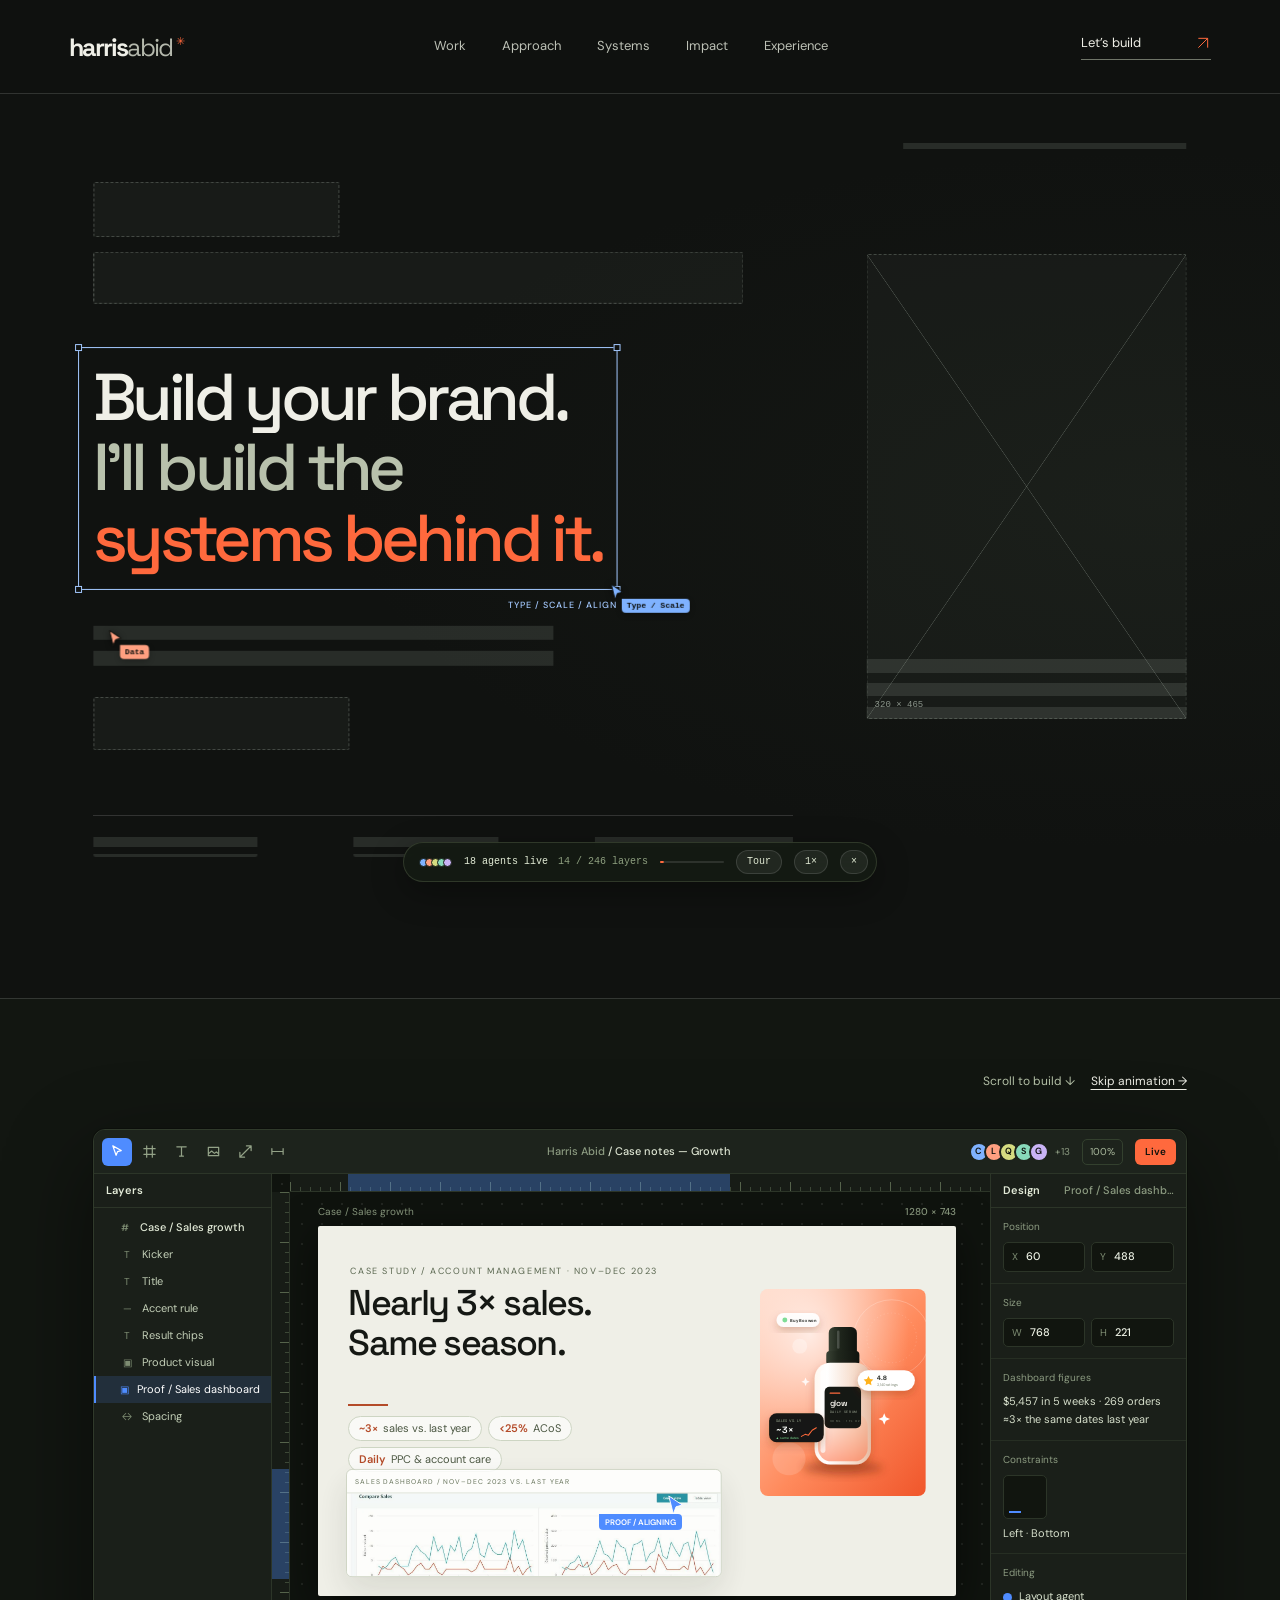
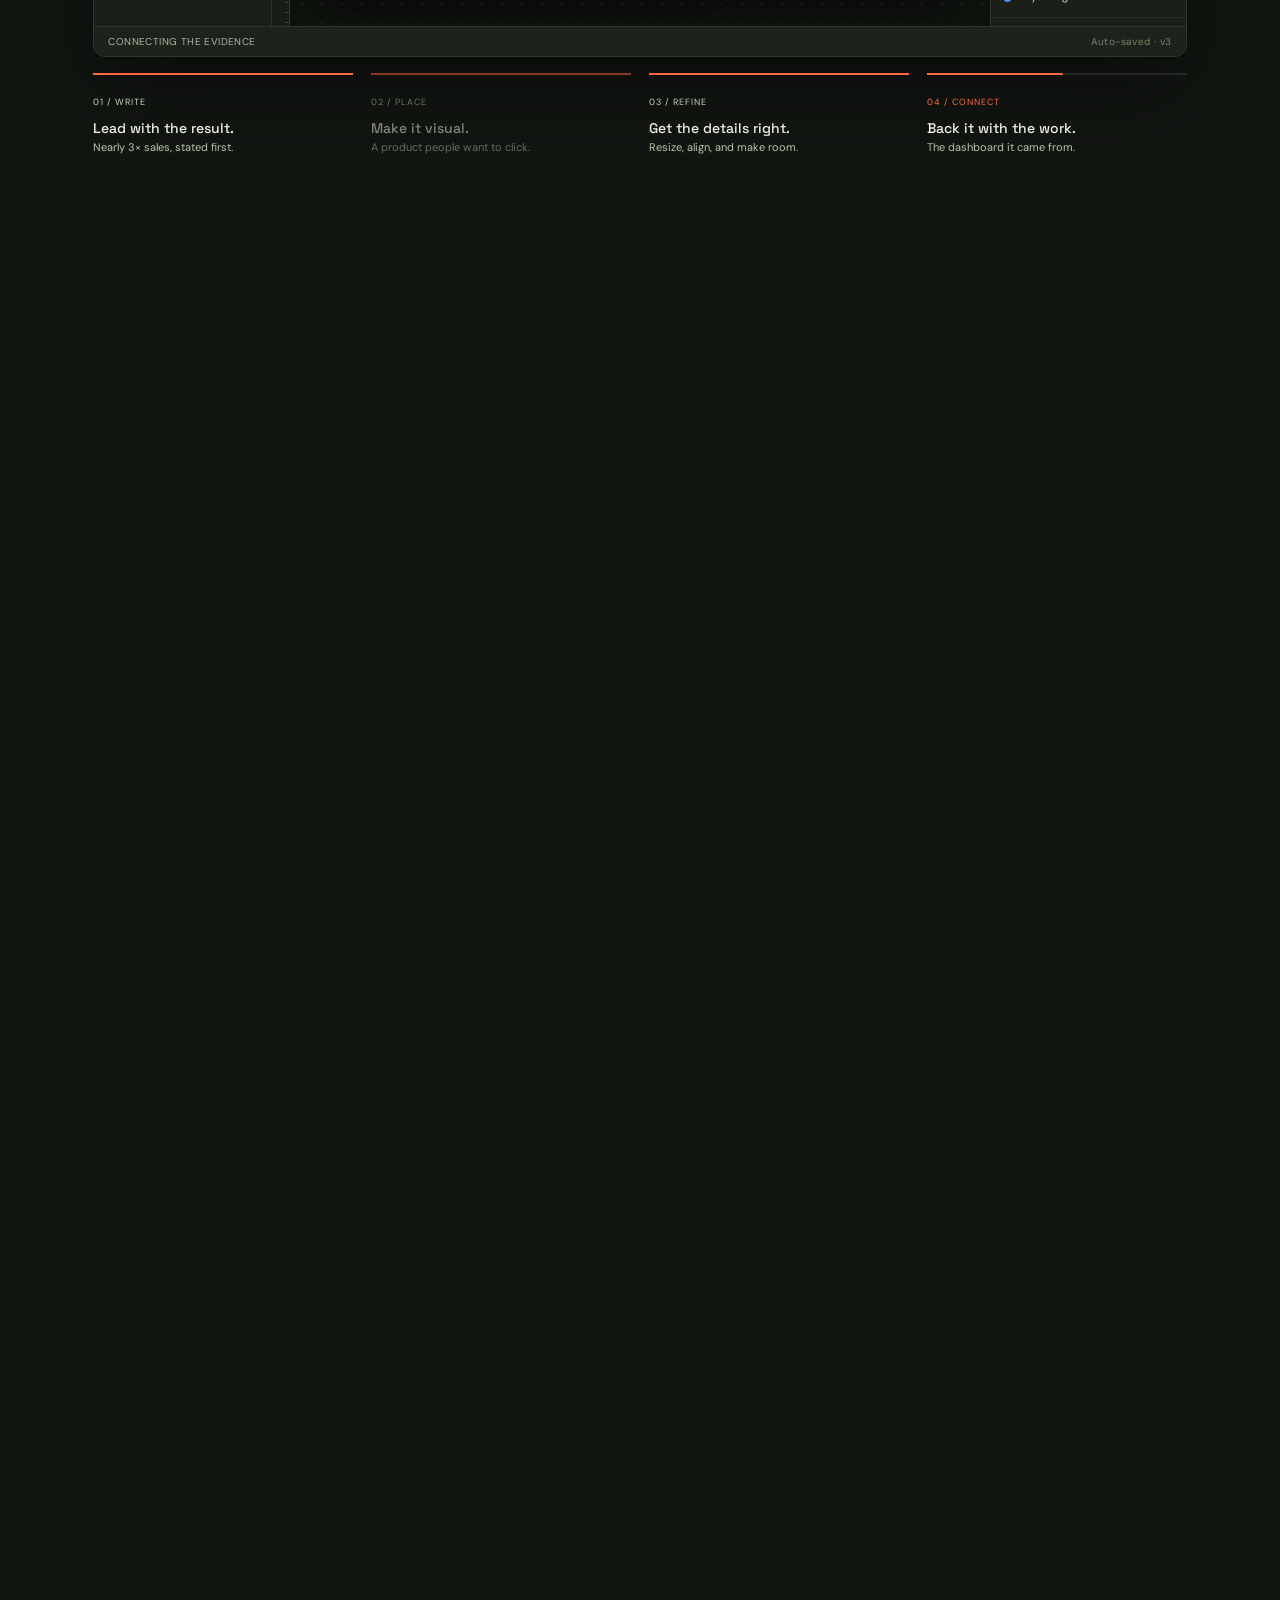
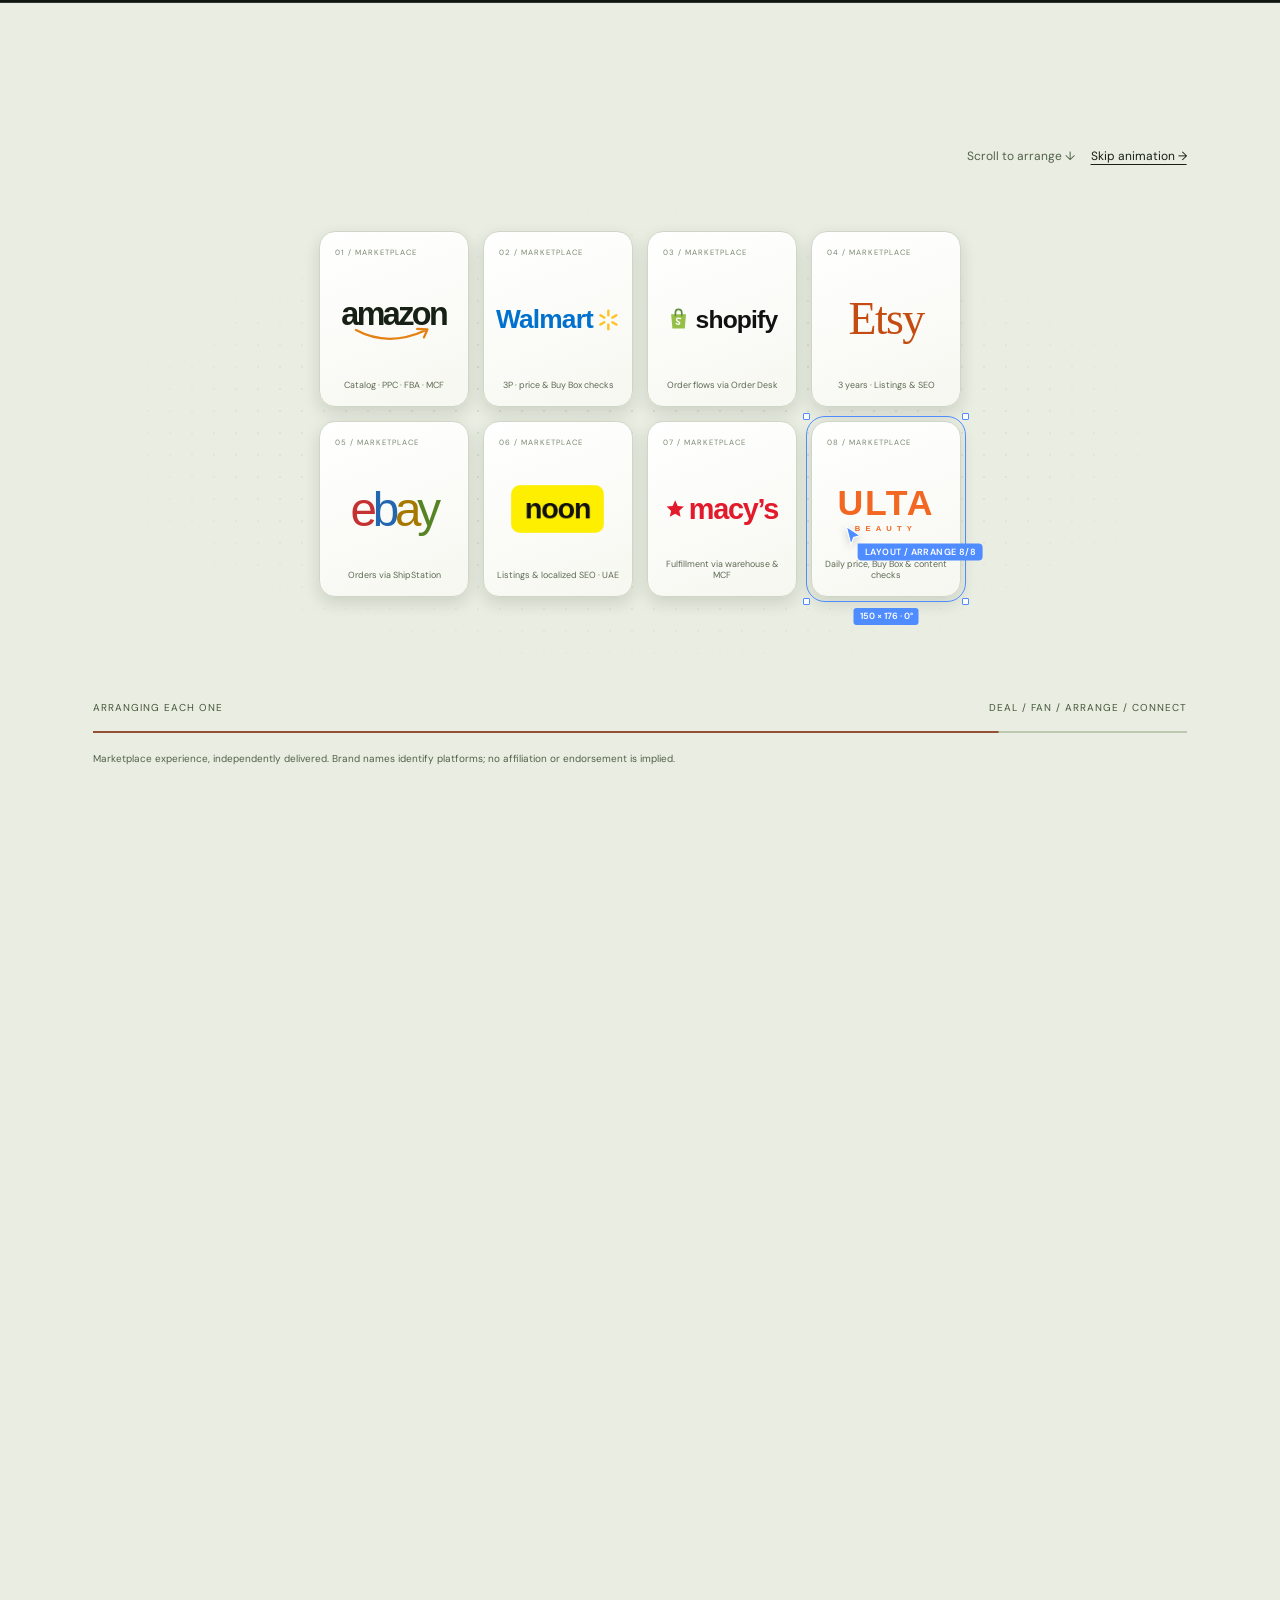
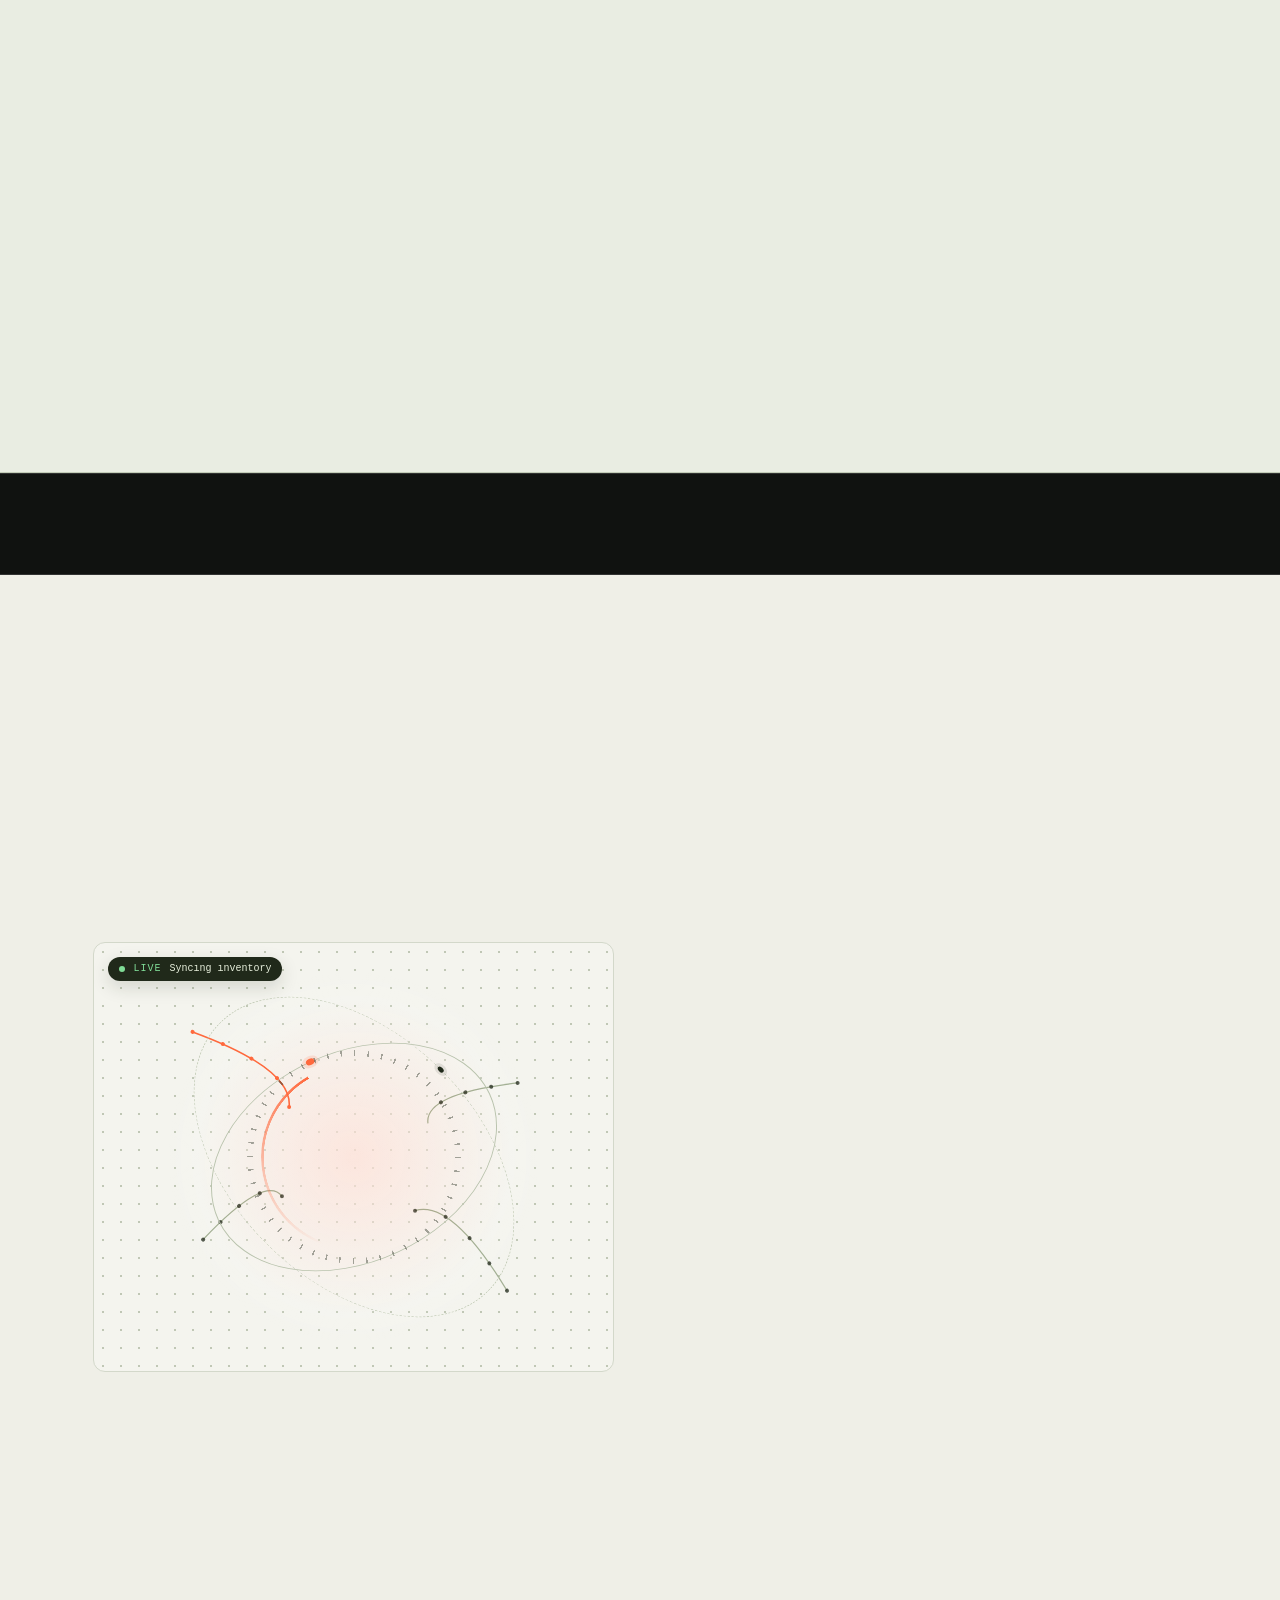
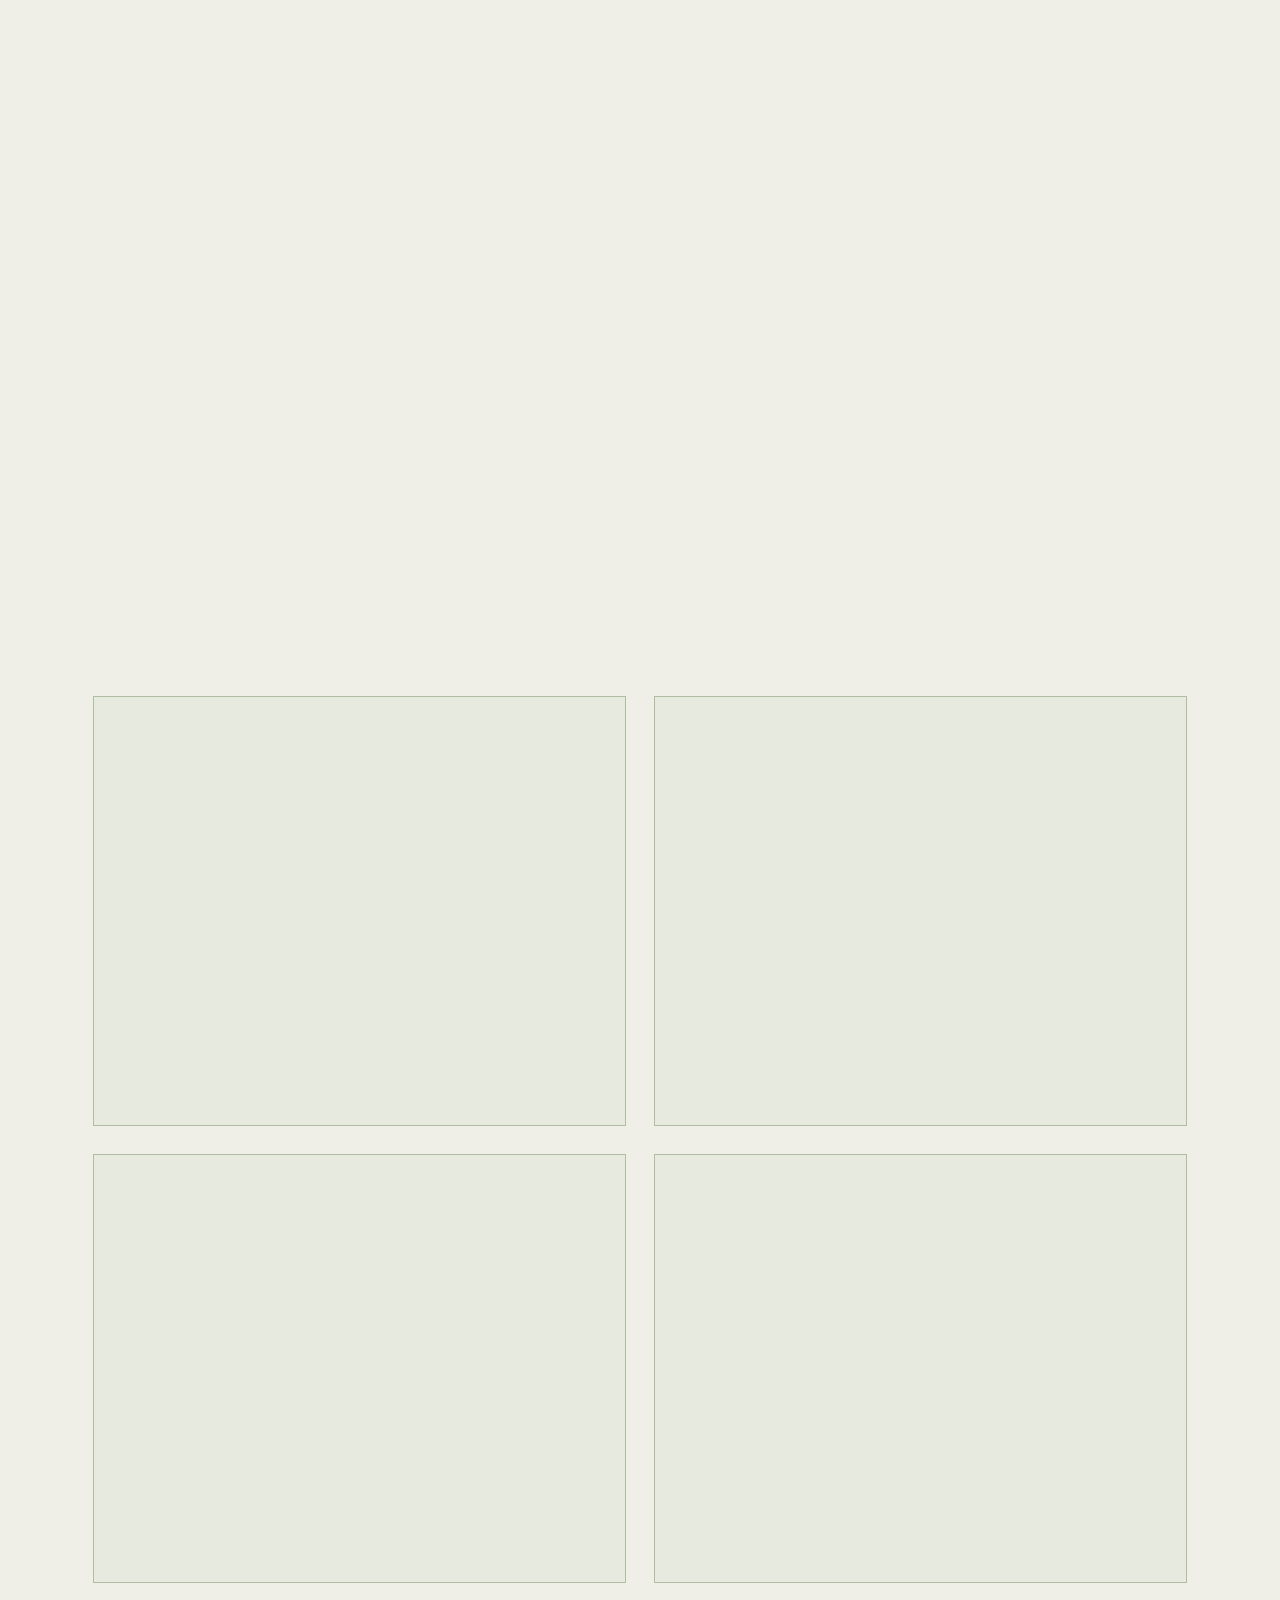
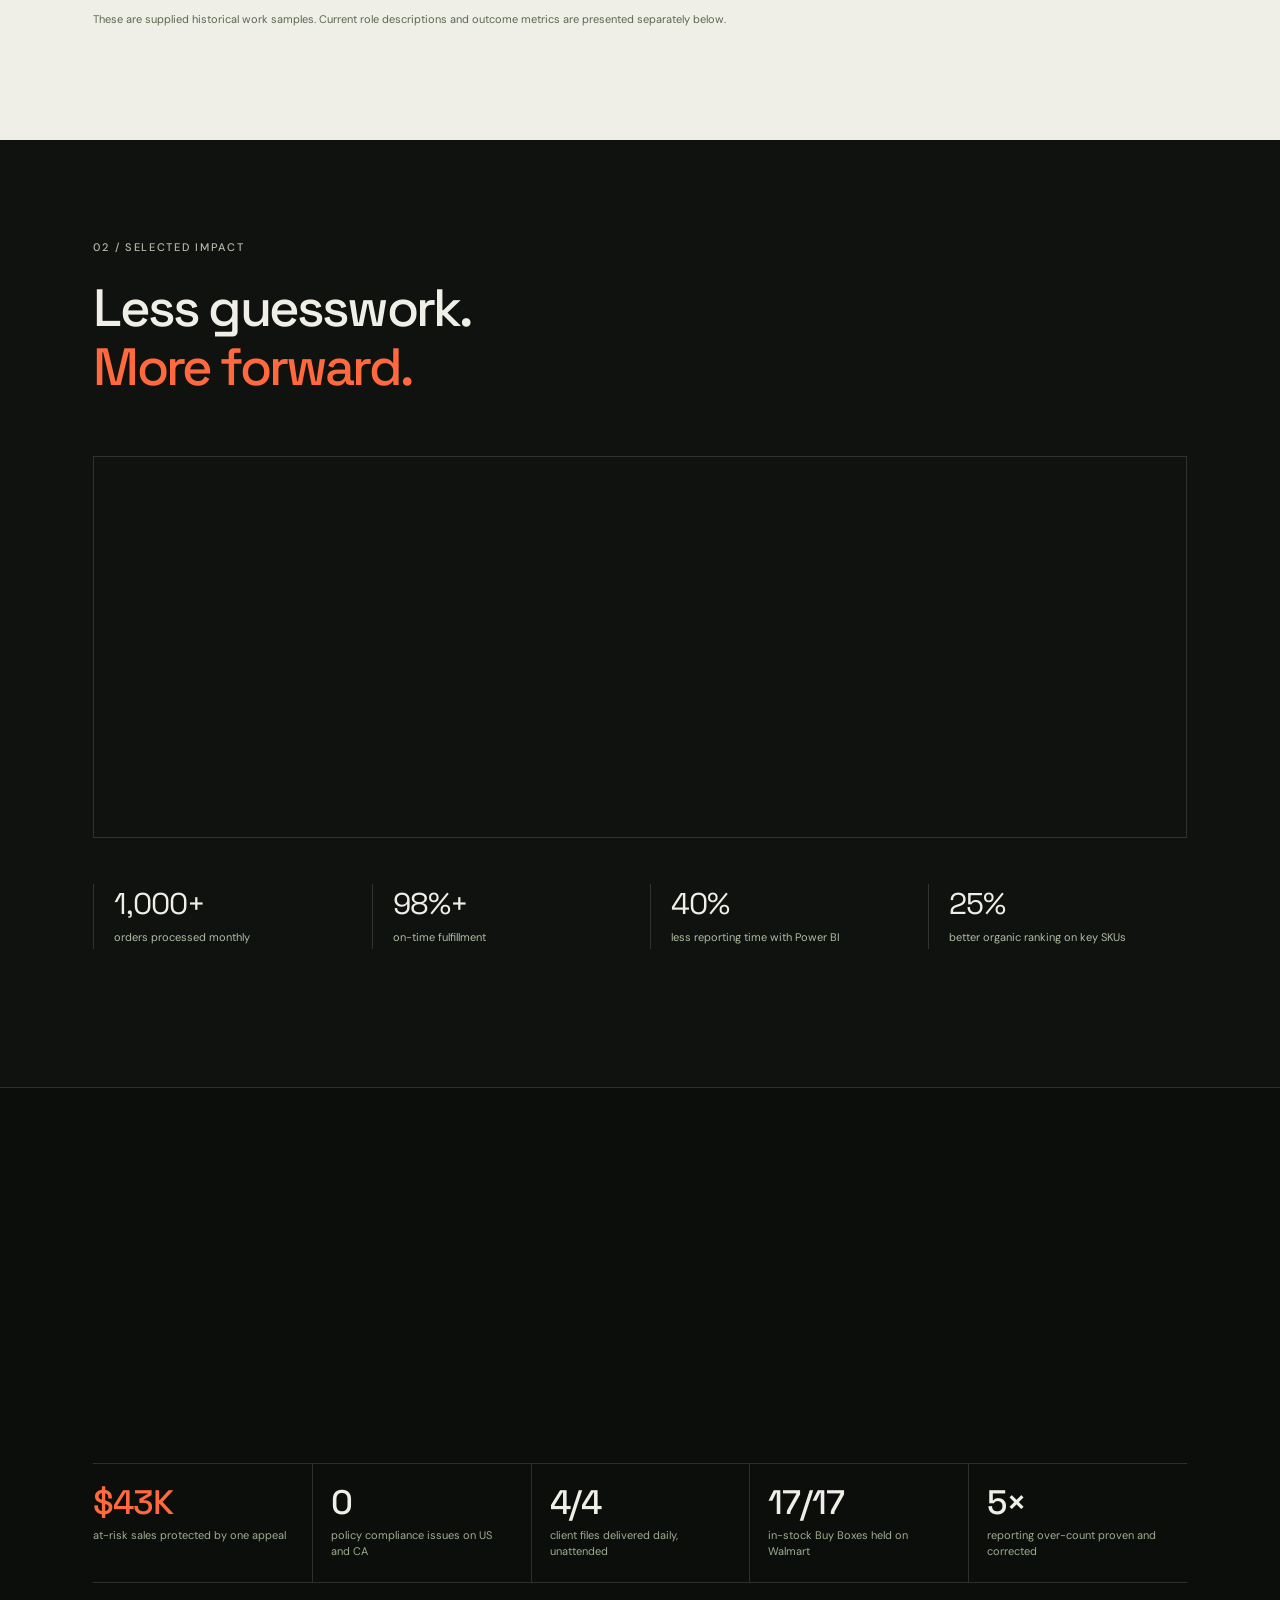
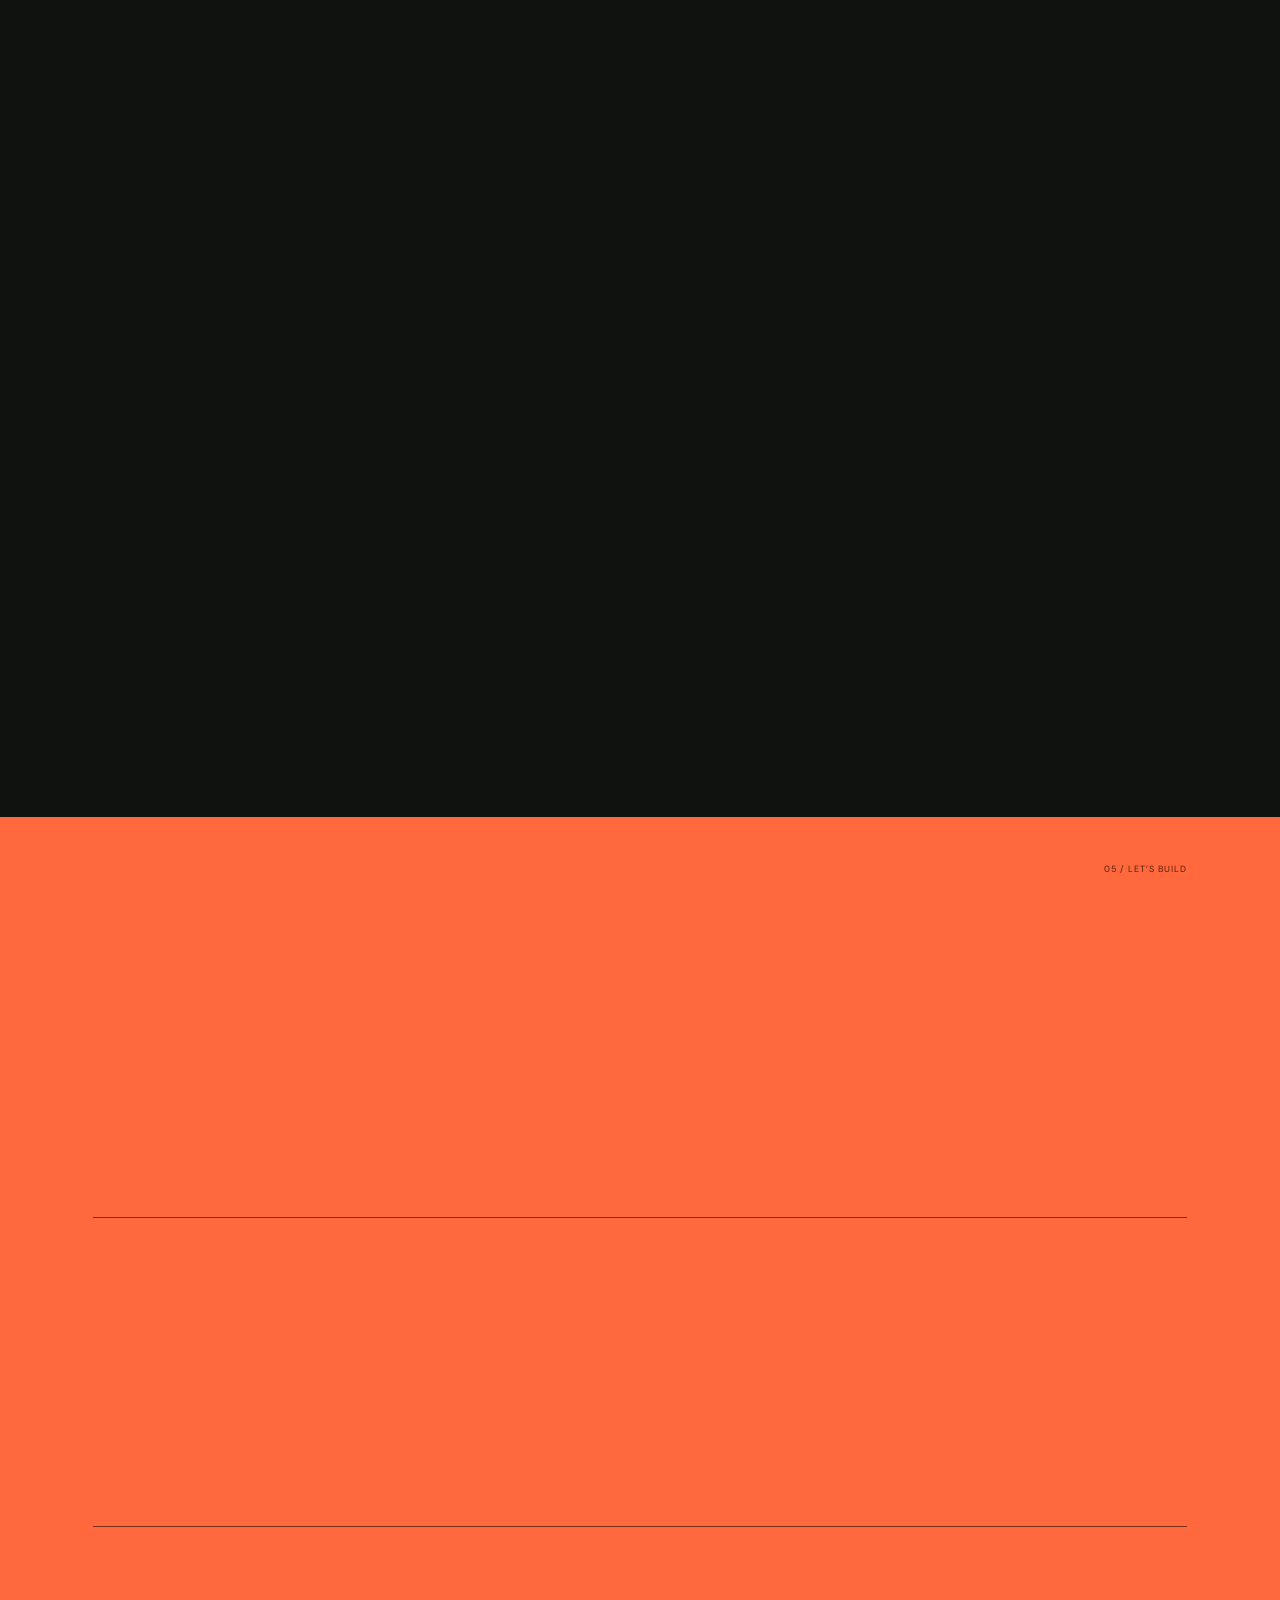
==== commit 1a102478: "Set SAYN Beauty start (Jun 2026) and Kaiak Ventures end dates Co-Authored-By: Claude Opus 5.5 <norep" ====
--- a/index.html
+++ b/index.html
@@ -57,7 +57,7 @@
 </section>
 <section id="impact" class="impact scene" data-scene="Making impact visible">
 <div class="section-heading split"><div><span class="eyebrow">02 / SELECTED IMPACT</span><h2 data-build="0">Less guesswork.<br><em>More forward.</em></h2></div><p>Results from the work.<br>Across marketplace roles and projects.</p></div>
-<div class="impact-grid"><article class="result featured" data-build="1"><span class="card-index">01 / CATALOG</span><strong>500<span>+</span></strong><h3>Listings created & optimized.</h3><p>Across home, beauty, and apparel, with a 15% improvement in conversion rate during freelance marketplace work.</p><span class="result-foot">FREELANCE / 2024</span></article><article class="result" data-build="2"><span class="card-index">02 / ADVERTISING</span><strong>+20<span>%</span></strong><h3>Conversion on managed PPC.</h3><p>Daily bid and keyword work grew conversion while cutting ACoS by a further 10%, keeping campaigns under 25% ACoS.</p><span class="result-foot">FREELANCE / 2024</span></article><article class="result" data-build="3"><span class="card-index">03 / AUTOMATION</span><strong>30<span>%</span></strong><h3>Less time updating listings.</h3><p>AI workflows that simplify product data management and reduce repetitive manual work.</p><span class="result-foot">KAIAK VENTURES / 2024–PRESENT</span></article></div>
+<div class="impact-grid"><article class="result featured" data-build="1"><span class="card-index">01 / CATALOG</span><strong>500<span>+</span></strong><h3>Listings created & optimized.</h3><p>Across home, beauty, and apparel, with a 15% improvement in conversion rate during freelance marketplace work.</p><span class="result-foot">FREELANCE / 2024</span></article><article class="result" data-build="2"><span class="card-index">02 / ADVERTISING</span><strong>+20<span>%</span></strong><h3>Conversion on managed PPC.</h3><p>Daily bid and keyword work grew conversion while cutting ACoS by a further 10%, keeping campaigns under 25% ACoS.</p><span class="result-foot">FREELANCE / 2024</span></article><article class="result" data-build="3"><span class="card-index">03 / AUTOMATION</span><strong>30<span>%</span></strong><h3>Less time updating listings.</h3><p>AI workflows that simplify product data management and reduce repetitive manual work.</p><span class="result-foot">KAIAK VENTURES / 2024–2026</span></article></div>
 <div class="support-stats"><div data-build="4"><strong>1,000+</strong><span>orders processed monthly</span></div><div><strong>98%+</strong><span>on-time fulfillment</span></div><div><strong>40%</strong><span>less reporting time with Power BI</span></div><div><strong>25%</strong><span>better organic ranking on key SKUs</span></div><p>Operational results at Graphic Tailur, 2019–2023, across Amazon, Noon (UAE), Shopify, eBay and Macy’s.</p></div>
 </section>
 <section class="systems scene" id="systems" data-scene="Systems in production"><div class="section-heading split"><div><span class="eyebrow">NOW / SYSTEMS IN PRODUCTION</span><h2>I don’t just run accounts.<br><em>I build the agents that run them.</em></h2></div><p>In my current remote role I run marketplace operations for a beauty-brand distributor across Amazon US and CA, Walmart, a beauty-retail marketplace and a retail vendor portal, and turn manual work into scheduled, self-checking AI-agent workflows.</p></div><div class="sys-kpis"><div><strong>$43K</strong><span>at-risk sales protected by one appeal</span></div><div><strong>0</strong><span>policy compliance issues on US and CA</span></div><div><strong>4/4</strong><span>client files delivered daily, unattended</span></div><div><strong>17/17</strong><span>in-stock Buy Boxes held on Walmart</span></div><div><strong>5×</strong><span>reporting over-count proven and corrected</span></div></div><div class="sys-grid"><article class="sys-card"><button type="button" class="evidence-image sys-shot" data-view="assets/sys-health-check.webp" data-caption="Daily account-health monitor, US + CA: recreated mock-up with sample data. Company, brand and product details anonymized."><div class="evidence-toolbar"><span>01 / ACCOUNT HEALTH</span><span>INSPECT +</span></div><img src="assets/sys-health-check.webp" width="1400" height="700" loading="lazy" alt="Mock-up of the daily account-health monitor, us + ca workflow with sample data."></button><div class="sys-body"><h3>Daily account-health monitor, US + CA</h3><p>A daily agent run checks policy issues, notifications and the case log on both marketplaces, cross-checks team chat, captures evidence and drafts a labelled team post, so nothing passes a deadline.</p><p class="sys-result"><b>Result</b>Zero policy compliance issues on US and CA with the top health rating. A restricted-products appeal protected about $43K of at-risk sales.</p><details class="sys-how"><summary>How it works</summary><ol><li>Opens Account Health for US and CA: policy compliance and health rating.</li><li>Reads new performance notifications and seller news.</li><li>Opens every case in the log that changed since the last run.</li><li>Checks team chat to see whether a teammate already handled each item.</li><li>Takes screenshots as evidence.</li><li>Drafts “1st half” and “Final review” posts, plus a note on any case nobody owns.</li></ol></details><div class="tags"><span>Seller Central</span><span>Google Chat</span><span>Browser automation</span><span>Scheduled tasks</span></div></div></article><article class="sys-card"><button type="button" class="evidence-image sys-shot" data-view="assets/sys-escalations.webp" data-caption="Escalated-cases tracker: recreated mock-up with sample data. Company, brand and product details anonymized."><div class="evidence-toolbar"><span>02 / ESCALATIONS</span><span>INSPECT +</span></div><img src="assets/sys-escalations.webp" width="1400" height="700" loading="lazy" alt="Mock-up of the escalated-cases tracker workflow with sample data."></button><div class="sys-body"><h3>Escalated-cases tracker</h3><p>One sheet and a scheduled agent track every case escalated to the marketplace’s account manager, so stalled cases surface before they go cold.</p><p class="sys-result"><b>Result</b>On day one it caught a case marked “Needs Escalation” that had already been escalated. Resolved cases now move to their own tab automatically.</p><details class="sys-how"><summary>How it works</summary><ol><li>Consolidated account-manager emails, the case log and monthly primary-case threads.</li><li>Rebuilt the sheet with a status dropdown, formula flags, row shading and a Resolved tab.</li><li>A scheduled agent reads Seller Central, Gmail and every team-chat space, then updates the sheet.</li><li>Each run reports changes, what needs action from us, and what has been open too long, with a suggested next push.</li><li>Flags: red at 30+ days escalated, yellow when waiting on us, bold after 7+ days without a marketplace update.</li></ol></details><div class="tags"><span>Google Sheets</span><span>Gmail</span><span>Seller Central</span><span>Google Chat</span></div></div></article><article class="sys-card"><button type="button" class="evidence-image sys-shot" data-view="assets/sys-proof-of-value.webp" data-caption="Sourcing-cost proof of value: recreated mock-up with sample data. Company, brand and product details anonymized."><div class="evidence-toolbar"><span>03 / REVENUE RECOVERY</span><span>INSPECT +</span></div><img src="assets/sys-proof-of-value.webp" width="1400" height="700" loading="lazy" alt="Mock-up of the sourcing-cost proof of value workflow with sample data."></button><div class="sys-body"><h3>Sourcing-cost proof of value</h3><p>A weekly workflow recovers under-valued reimbursements by submitting the true invoice cost with a highlighted proof PDF, instead of accepting the portal’s lower estimate.</p><p class="sys-result"><b>Result</b>8 items approved and 1 pending in a single weekly run, from 424 screened. Earlier denials traced to a missing ID on the proof, then fixed.</p><details class="sys-how"><summary>How it works</summary><ol><li>Pulls the portal status list and finds items not yet approved.</li><li>Splits bundles and multi-packs into their component SKUs.</li><li>Finds the highest-cost received PO in the inventory system and the matching invoice.</li><li>Highlights the invoice line and stamps an ASIN–SKU label with Python (PyMuPDF).</li><li>Calculates cost: unit, sum of parts, or unit × quantity.</li><li>Submits the cost with the PDF and logs the result. Originals are never edited; denials retry after 30 days.</li></ol></details><div class="tags"><span>Seller Central</span><span>Sellercloud</span><span>monday.com</span><span>Python · PyMuPDF</span></div></div></article><article class="sys-card"><button type="button" class="evidence-image sys-shot" data-view="assets/sys-vendor-pipeline.webp" data-caption="Unattended vendor-portal pipeline: recreated mock-up with sample data. Company, brand and product details anonymized."><div class="evidence-toolbar"><span>04 / DATA PIPELINE</span><span>INSPECT +</span></div><img src="assets/sys-vendor-pipeline.webp" width="1400" height="700" loading="lazy" alt="Mock-up of the unattended vendor-portal pipeline workflow with sample data."></button><div class="sys-body"><h3>Unattended vendor-portal pipeline</h3><p>Every evening it exports four reports from a retailer’s vendor portal, validates them, emails them to the client, then audits delivery with an automatic backup send.</p><p class="sys-result"><b>Result</b>4 of 4 files delivered daily, the largest about 35,700 rows. It alerts only when something fails and never sends duplicates.</p><details class="sys-how"><summary>How it works</summary><ol><li>7 PM: archives yesterday’s files, logs in with a saved session and exports three report cards to CSV.</li><li>Queues the large inventory export, polls until it succeeds, then downloads and unzips it.</li><li>Validates every file for size, expected header and freshness, and writes a READY.json manifest.</li><li>8 PM: a local script emails each file to the client’s data inbox.</li><li>9 PM: checks Gmail Sent for every attachment, re-downloads anything missing and sends it by a backup route.</li></ol></details><div class="tags"><span>Chrome automation</span><span>PowerShell</span><span>Gmail</span><span>Scheduled tasks</span></div></div></article><article class="sys-card"><button type="button" class="evidence-image sys-shot" data-view="assets/sys-listing-checks.webp" data-caption="Walmart and beauty-marketplace checks: recreated mock-up with sample data. Company, brand and product details anonymized."><div class="evidence-toolbar"><span>05 / MULTI-CHANNEL</span><span>INSPECT +</span></div><img src="assets/sys-listing-checks.webp" width="1400" height="700" loading="lazy" alt="Mock-up of the walmart and beauty-marketplace checks workflow with sample data."></button><div class="sys-body"><h3>Walmart and beauty-marketplace checks</h3><p>I took over the Walmart 3P and beauty-retail marketplace channels: start-of-day, midday and end-of-day checks on price, Buy Box, stock and content, backed by a living handover document.</p><p class="sys-result"><b>Result</b>22 of 22 prices matched, Buy Box held on 17 of 17 in-stock items, 3 content issues flagged and a third-party hijacker escalated to brand protection.</p><details class="sys-how"><summary>How it works</summary><ol><li>Daily posts with a check table for prices, Buy Box, stock, image counts, 1P items and catalog errors.</li><li>Weekly: seller-tier metrics against thresholds, published and unpublished catalog counts, removal orders.</li><li>Live pages audited for target price, Buy Box owner, suppression and placeholder images.</li><li>Live titles compared with the title-tracking sheet.</li><li>Handover document rebuilt from two months of team chat: schedule, templates, who decides what, open items.</li></ol></details><div class="tags"><span>Walmart Seller Center</span><span>Mirakl</span><span>Shopify</span><span>Google Sheets</span></div></div></article><article class="sys-card"><button type="button" class="evidence-image sys-shot" data-view="assets/sys-deal-auditor.webp" data-caption="Deal-event listing auditor: recreated mock-up with sample data. Company, brand and product details anonymized."><div class="evidence-toolbar"><span>06 / DEAL EVENTS</span><span>INSPECT +</span></div><img src="assets/sys-deal-auditor.webp" width="1400" height="700" loading="lazy" alt="Mock-up of the deal-event listing auditor workflow with sample data."></button><div class="sys-body"><h3>Deal-event listing auditor</h3><p>A reusable tool audits every deal listing before and during Prime Day-style events, where ordinary scraping is blocked.</p><p class="sys-result"><b>Result</b>Five checks per listing (deal badge, price within ±$0.05, strikethrough, Buy Box owner, suppression), with PASS, WARN, ISSUE or ERROR verdicts in a colour-coded Excel summary.</p><details class="sys-how"><summary>How it works</summary><ol><li>A Python builder turns the deals sheet into a browser userscript, cleaning invalid and duplicate rows.</li><li>The userscript walks each listing in a logged-in browser with throttling, captcha pause and resume, and retries.</li><li>Results export to CSV; a Python formatter builds a colour-coded Excel file with a Summary sheet.</li></ol></details><div class="tags"><span>Python</span><span>JavaScript userscript</span><span>Excel</span></div></div></article><article class="sys-card"><button type="button" class="evidence-image sys-shot" data-view="assets/sys-appeals.webp" data-caption="Appeals, cases and data disputes: recreated mock-up with sample data. Company, brand and product details anonymized."><div class="evidence-toolbar"><span>07 / CASEWORK</span><span>INSPECT +</span></div><img src="assets/sys-appeals.webp" width="1400" height="700" loading="lazy" alt="Mock-up of the appeals, cases and data disputes workflow with sample data."></button><div class="sys-body"><h3>Appeals, cases and data disputes</h3><p>Evidence-led cases and strategy-first appeals that get past support scripts, from pricing-error disputes to brand authorization letters.</p><p class="sys-result"><b>Result</b>Proved a brand-analytics report over-counted units about 5× (≈12.4K real against 48.7K reported). The marketplace confirmed the defect, fixed it and committed to a historical correction.</p><details class="sys-how"><summary>How it works</summary><ol><li>Appeal framework: admit with a full plan of action, dispute with evidence, or reframe the characterization.</li><li>300–450 words: issue, root cause, corrective steps, preventive steps, evidence and a one-sentence ask.</li><li>Pricing-error disputes backed by regular pricing at 3–4 retailers and the marketplace’s own policy.</li><li>A Letter of Authorization answering each rejection reason clause by clause.</li><li>Cosmetic-kit labeling research (21 CFR 701.3, MoCRA) for a new bundle launch.</li></ol></details><div class="tags"><span>Seller Central</span><span>Business Reports</span><span>Excel</span></div></div></article><article class="sys-card"><button type="button" class="evidence-image sys-shot" data-view="assets/sys-fba-sop.webp" data-caption="SOPs, PPC builder and quality gate: recreated mock-up with sample data. Company, brand and product details anonymized."><div class="evidence-toolbar"><span>08 / ENABLEMENT</span><span>INSPECT +</span></div><img src="assets/sys-fba-sop.webp" width="1400" height="700" loading="lazy" alt="Mock-up of the sops, ppc builder and quality gate workflow with sample data."></button><div class="sys-body"><h3>SOPs, PPC builder and quality gate</h3><p>Know-how turned into repeatable process: shipment SOPs, a PPC keyword workbook generator and a quality gate on every outbound message.</p><p class="sys-result"><b>Result</b>An 82-frame training recording became a six-step FBA inbound SOP. A keyword export becomes a four-sheet campaign workbook in one step.</p><details class="sys-how"><summary>How it works</summary><ol><li>FBA inbound SOP: replenishment file, classify rows (regular or hazmat), up to four shipments, case quantities (max 150 units), prep and expiry, log on the work board.</li><li>PPC builder: up to six semantic keyword groups, 20 single-keyword campaign targets, negatives in five categories and a strategy summary.</li><li>Quality gate: cases, appeals and team posts are scored, fixed and re-scored before they go out.</li><li>A 10-day learning plan to hand over a Buy Box suppression check: shadow, review, then solo.</li></ol></details><div class="tags"><span>Excel</span><span>Python</span><span>Claude</span><span>monday.com</span></div></div></article></div><div class="sys-principles"><span class="mini-label">HOW I BUILD</span><ol><li><b>Map it</b><span>Shadow the manual process, record it, write the SOP.</span></li><li><b>Read first</b><span>Automate dashboards, inboxes, chat and sheets before anything acts.</span></li><li><b>Validate</b><span>Size and header checks, manifests and cross-checks before a step runs.</span></li><li><b>Human in the loop</b><span>Messages are drafted, never sent without approval.</span></li><li><b>Backup paths</b><span>State files and fallbacks, so runs recover without duplicating work.</span></li><li><b>Label evidence</b><span>Every claim marked verified, assumed or unknown.</span></li></ol></div><p class="sys-note">Mock-ups are recreated with sample data. Company, brand and product details are anonymized.</p></section>
@@ -67,7 +67,7 @@
 <article data-build="3"><span class="service-number">03</span><div><h3>Turn repetition into a workflow.</h3><p>Scheduled AI agents, n8n automations, Python and browser scripts that check accounts, recover money and move data on their own, with validation and a human sign-off built in.</p><div class="tags"><span>AI agents</span><span>n8n</span><span>Python</span><span>Userscripts</span></div></div><span class="service-symbol" aria-hidden="true"><svg class="arrow-icon" viewBox="0 0 24 24" fill="none" aria-hidden="true"><path d="M5 19L19 5M5 5H19V19" stroke="currentColor" stroke-width="1.5"/></svg></span></article>
 <article data-build="4"><span class="service-number">04</span><div><h3>Know what’s working.</h3><p>PPC optimization, KPI tracking, and clear dashboards. Bring advertising, inventory health, and fulfillment performance into focus.</p><div class="tags"><span>Amazon Ads</span><span>Power BI</span><span>Excel</span></div></div><span class="service-symbol" aria-hidden="true"><svg class="arrow-icon" viewBox="0 0 24 24" fill="none" aria-hidden="true"><path d="M5 19L19 5M5 5H19V19" stroke="currentColor" stroke-width="1.5"/></svg></span></article></div></section>
 <section class="experience scene" id="experience" data-scene="Connecting the experience"><div class="section-heading split"><div><span class="eyebrow">04 / THE EXPERIENCE</span><h2 data-build="0">Built through doing.<br><em>Since 2019.</em></h2></div><a class="text-link" href="https://www.linkedin.com/in/harrisabid/" target="_blank" rel="noopener noreferrer">Connect on LinkedIn <svg class="arrow-icon" viewBox="0 0 24 24" fill="none" aria-hidden="true"><path d="M5 19L19 5M5 5H19V19" stroke="currentColor" stroke-width="1.5"/></svg></a></div><div class="timeline">
-<article data-build="1"><div class="period">NOW<span>REMOTE · BEAUTY</span></div><div><h3>Marketplace Operations &amp; Automation Specialist</h3><h4>SAYN Beauty</h4><ul class="role-points"><li>Run Amazon US and CA, Walmart 3P, a beauty-retail marketplace and a retail vendor portal.</li><li>Zero policy compliance issues on US and CA; a restricted-products appeal protected about $43K of at-risk sales.</li><li>Built scheduled AI-agent workflows for account health, escalations, reimbursements and a daily client data pipeline.</li></ul></div><span class="timeline-dot"></span></article><article data-build="1"><div class="period">2024 — PRESENT<span>REMOTE · US AGENCY</span></div><div><h3>Amazon Operations Specialist</h3><h4>Kaiak Ventures LLC</h4><ul class="role-points"><li>Flat files, variation setups and keyword SEO keep the catalog compliant and accurate.</li><li>AI workflows cut listing update time by 30% and reduce manual errors.</li><li>n8n automations connect Seller Central data to reporting and alerts.</li></ul></div><span class="timeline-dot"></span></article>
+<article data-build="1"><div class="period">JUN 2026 — PRESENT<span>REMOTE · BEAUTY</span></div><div><h3>Marketplace Operations &amp; Automation Specialist</h3><h4>SAYN Beauty</h4><ul class="role-points"><li>Run Amazon US and CA, Walmart 3P, a beauty-retail marketplace and a retail vendor portal.</li><li>Zero policy compliance issues on US and CA; a restricted-products appeal protected about $43K of at-risk sales.</li><li>Built scheduled AI-agent workflows for account health, escalations, reimbursements and a daily client data pipeline.</li></ul></div><span class="timeline-dot"></span></article><article data-build="1"><div class="period">AUG 2024 — MAY 2026<span>REMOTE · US AGENCY</span></div><div><h3>Amazon Operations Specialist</h3><h4>Kaiak Ventures LLC</h4><ul class="role-points"><li>Flat files, variation setups and keyword SEO keep the catalog compliant and accurate.</li><li>AI workflows cut listing update time by 30% and reduce manual errors.</li><li>n8n automations connect Seller Central data to reporting and alerts.</li></ul></div><span class="timeline-dot"></span></article>
 <article data-build="2"><div class="period">JAN — JUL 2024<span>REMOTE · INTERNATIONAL CLIENTS</span></div><div><h3>Amazon Marketplace Consultant</h3><h4>Freelance</h4><ul class="role-points"><li>500+ listings created and optimized across home, beauty and apparel: +15% conversion.</li><li>Daily bid and keyword management: +20% conversion while ACoS fell a further 10%.</li><li>Suppressed listings, broken variations and backend errors resolved without downtime.</li></ul></div><span class="timeline-dot"></span></article>
 <article data-build="3"><div class="period">2019 — 2023<span>PUNJAB, PAKISTAN</span></div><div><h3>Ecommerce Operations Specialist</h3><h4>Graphic Tailur</h4><ul class="role-points"><li>Amazon and Noon (UAE) listings with localized SEO: +25% organic ranking on key SKUs.</li><li>1,000+ orders a month at 98%+ on time through Order Desk and ShipStation; Macy’s via brand warehouse and Amazon MCF.</li><li>Power BI dashboards for inventory and FBA accuracy: 40% less reporting time.</li></ul></div><span class="timeline-dot"></span></article></div>
 <div class="credentials" data-build="4"><div><span class="mini-label">CERTIFIED KNOWLEDGE</span><p>Amazon Ads Foundations<br>Sponsored Ads Advanced</p><small>Amazon Ads Academy · June 2026 · valid to June 2028</small><small class="cred-id">ID 8436e005-1db6-4277-8849-dfbb4ec502b1<br>ID 94c9c893-616f-4486-b8ca-a0ffb3e27dea</small></div><div><span class="mini-label">TECHNICAL FOUNDATION</span><p>BSc Computer Science</p><small>University of the Punjab · 2022</small></div><div><span class="mini-label">HOW I WORK</span><p>Remote. Connected.<br>Accountable.</p><small>Jhelum, Pakistan (UTC+5) · Remote only · Two years with a US agency</small></div></div></section>
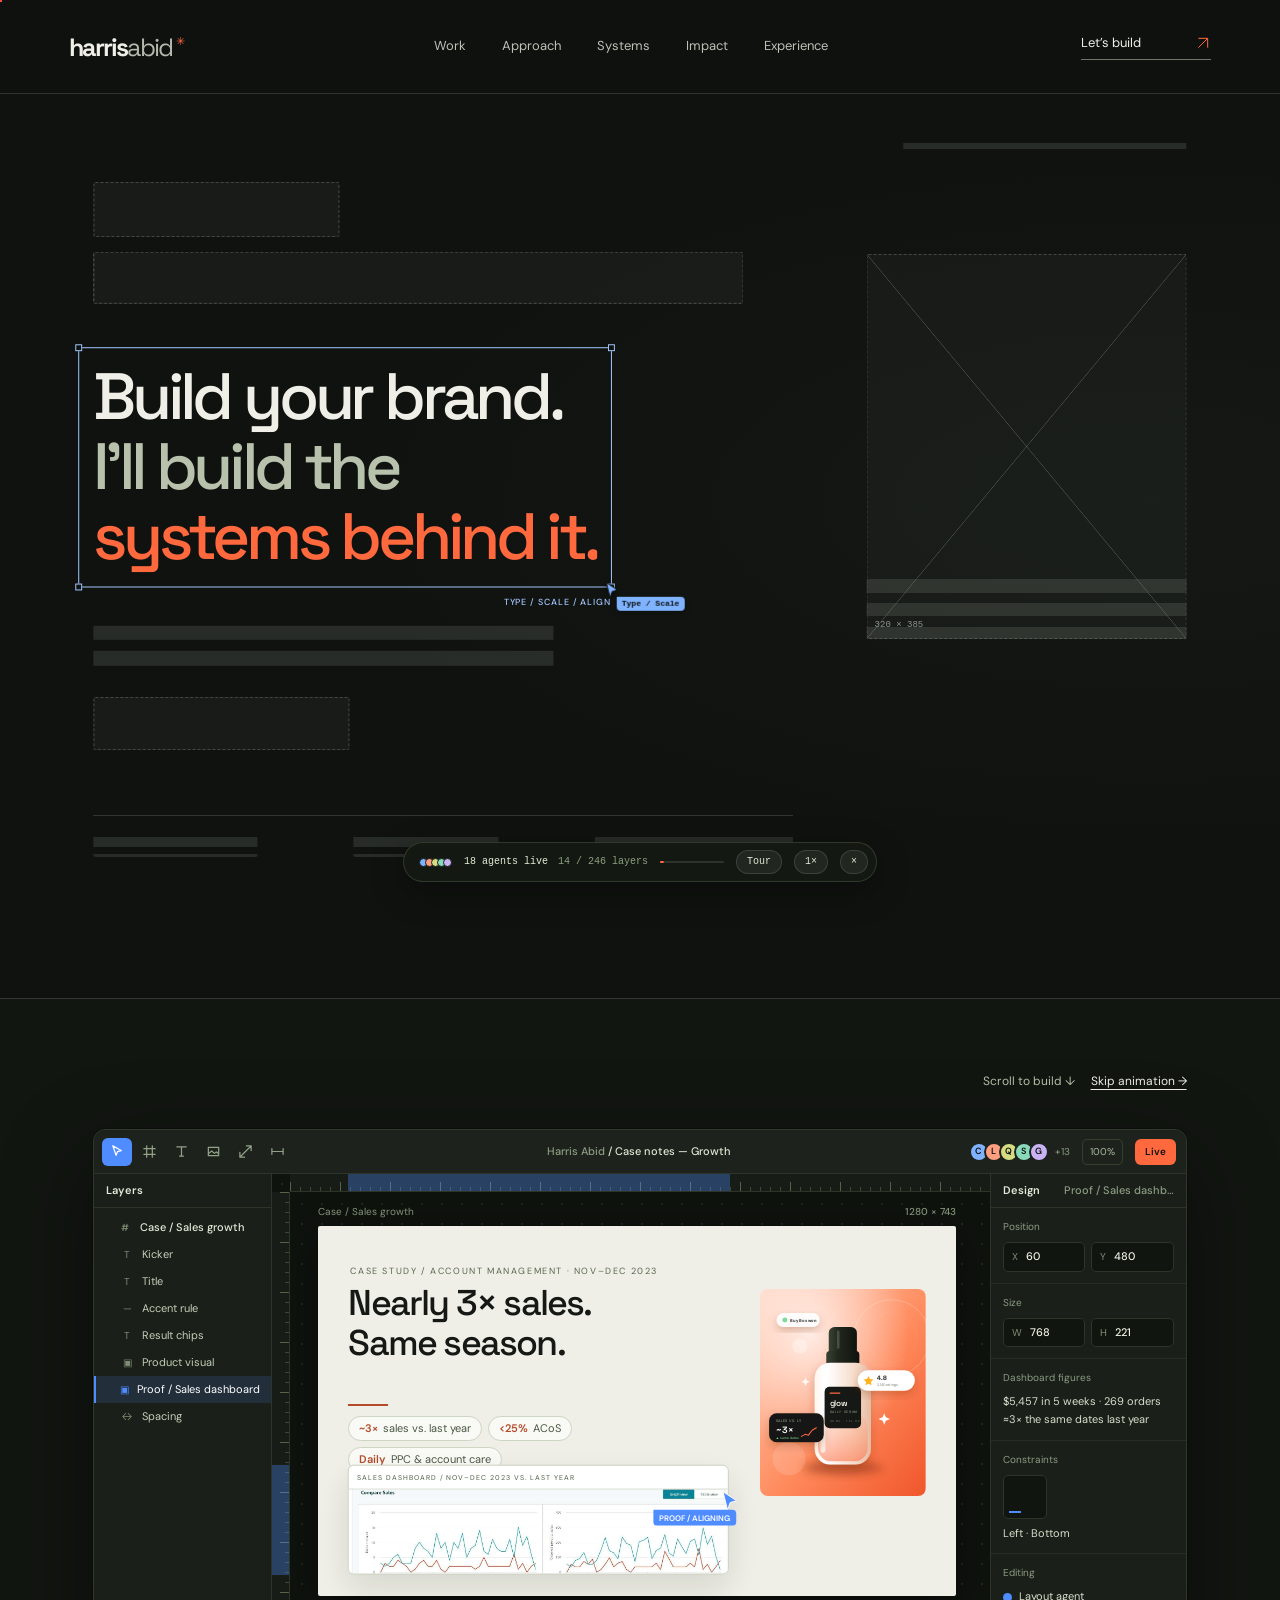
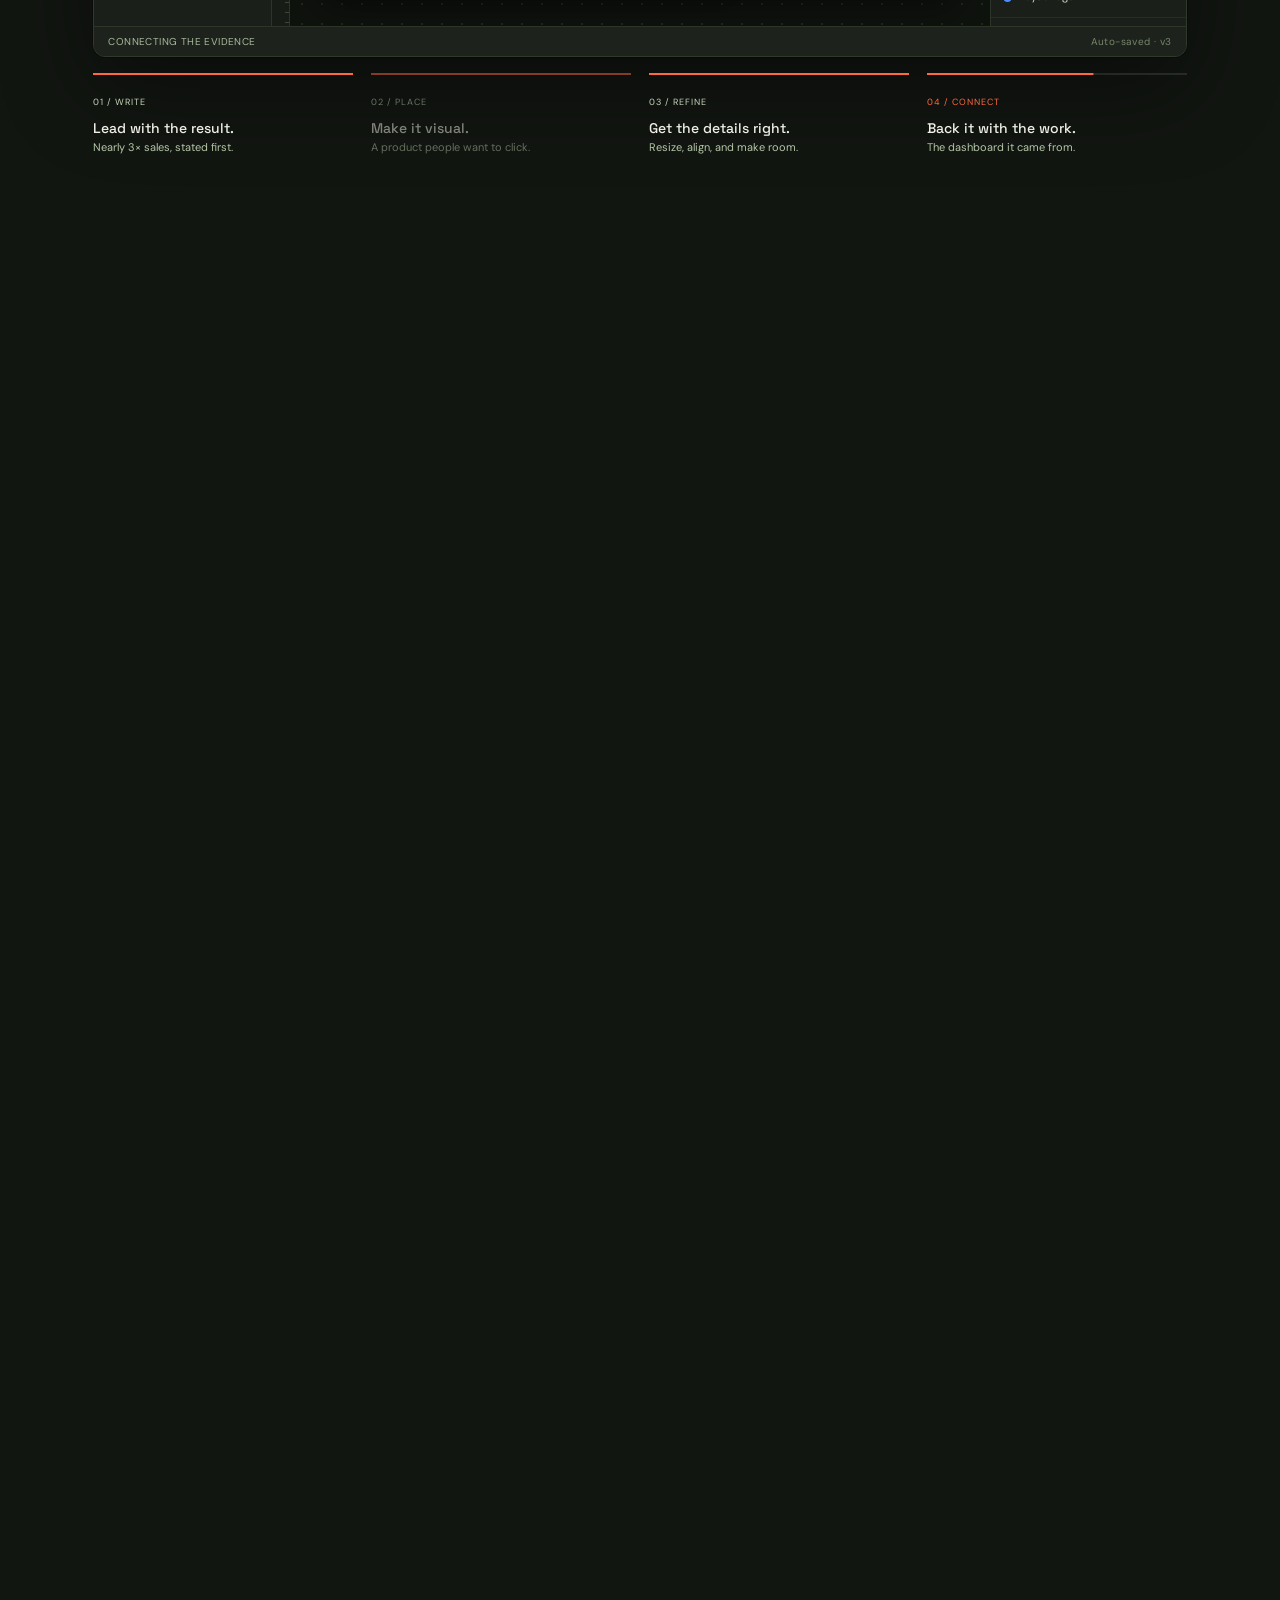
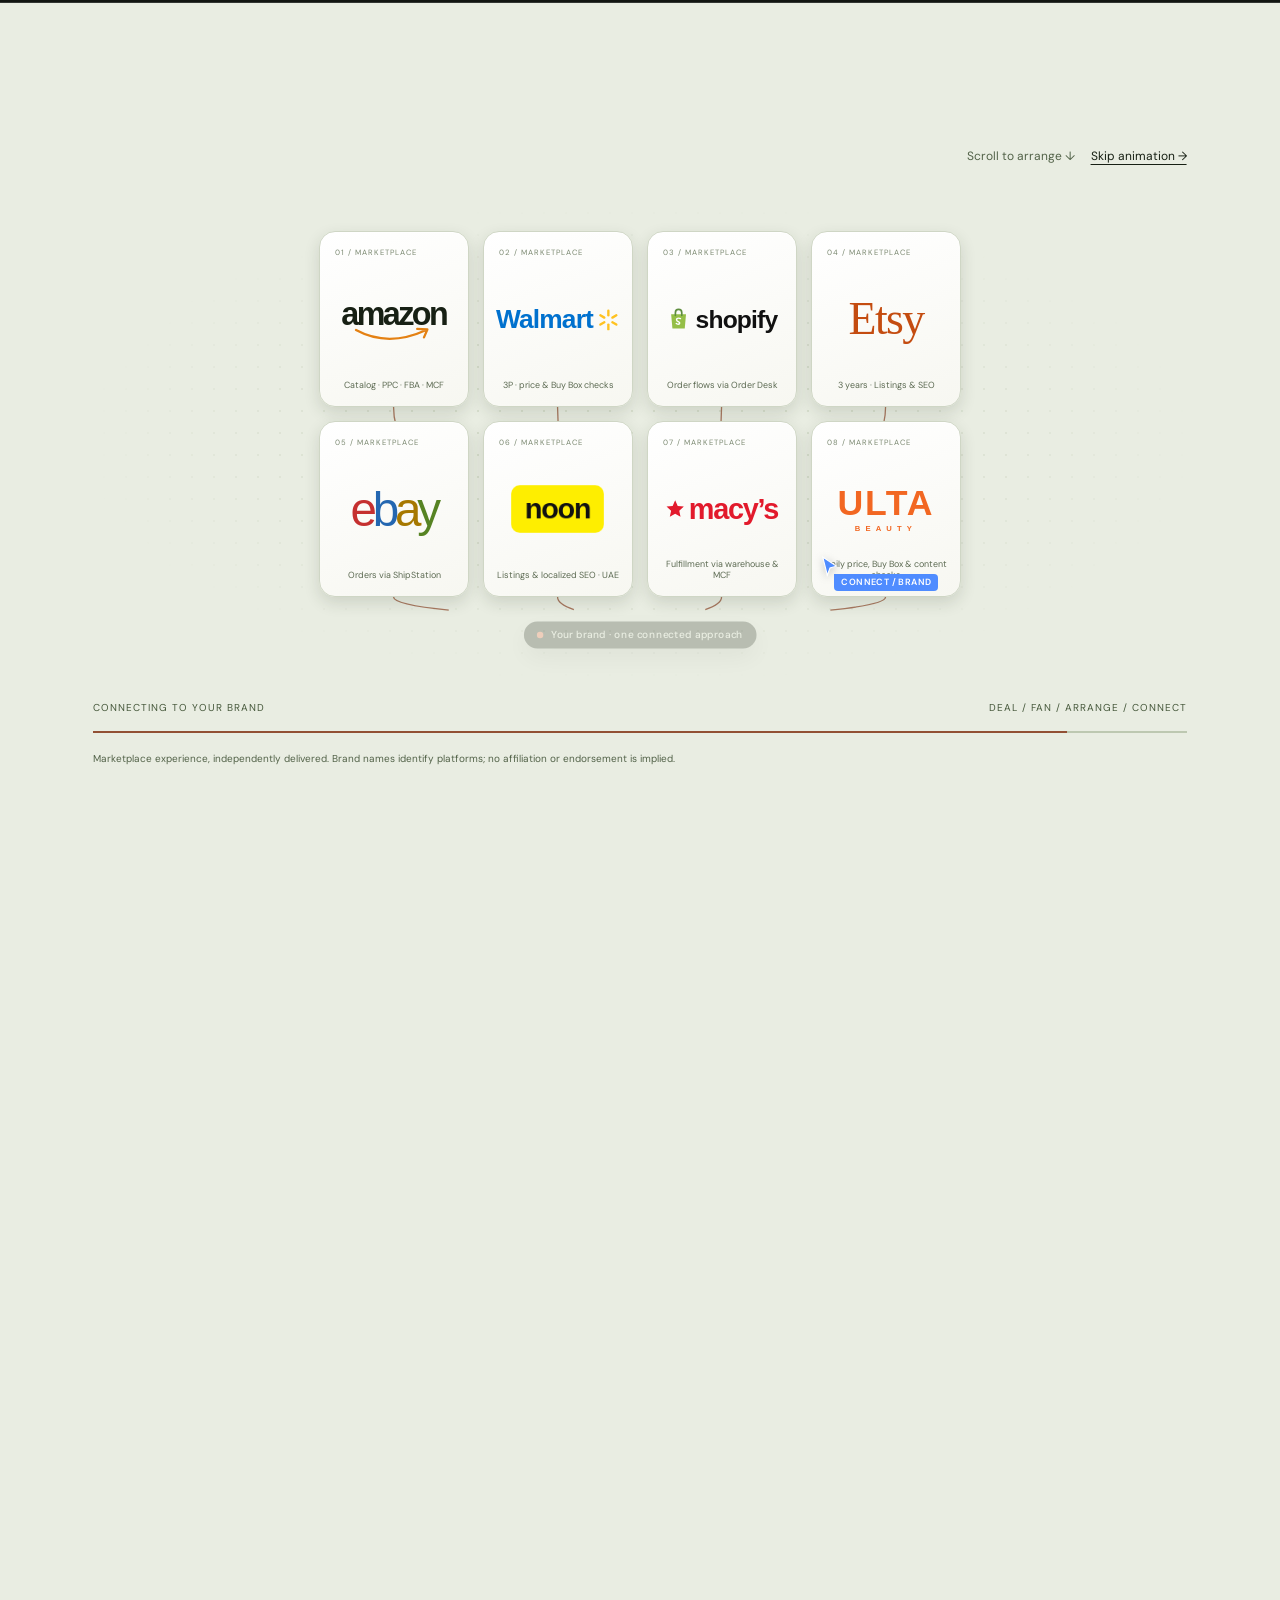
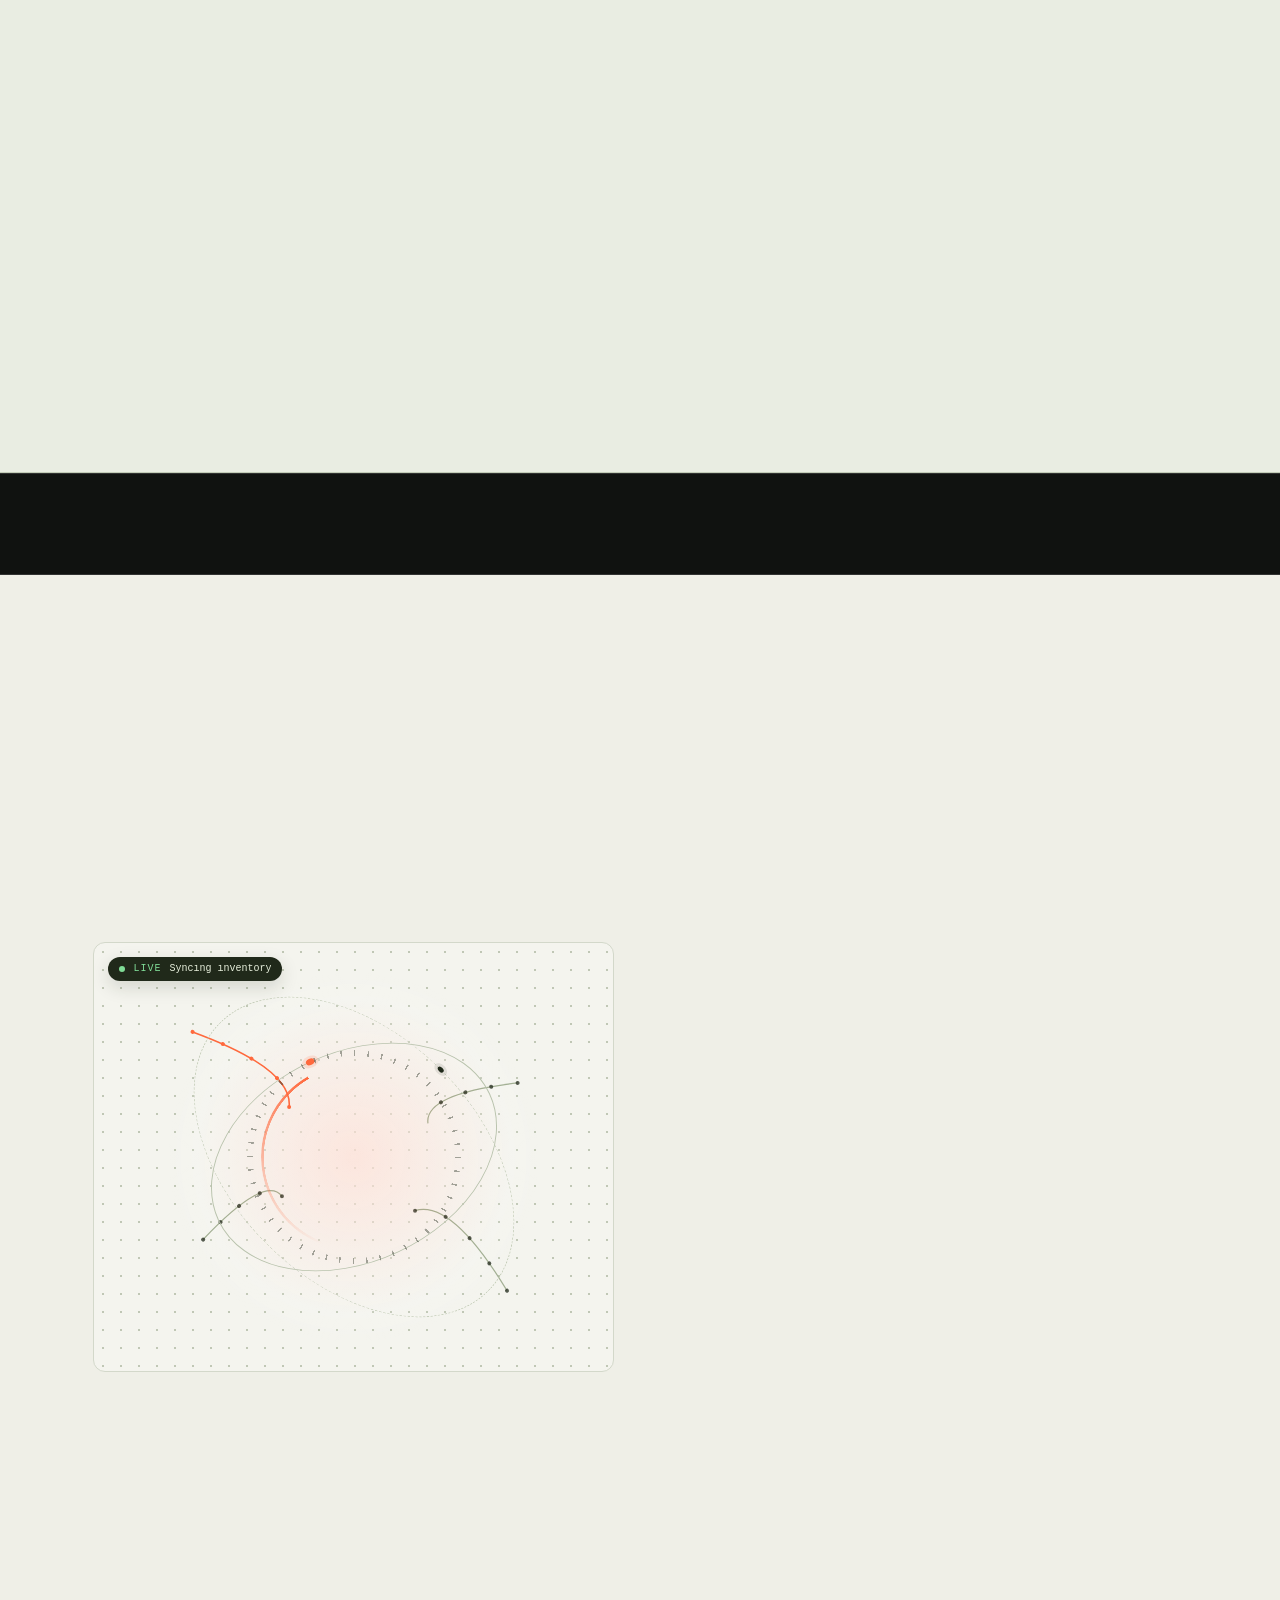
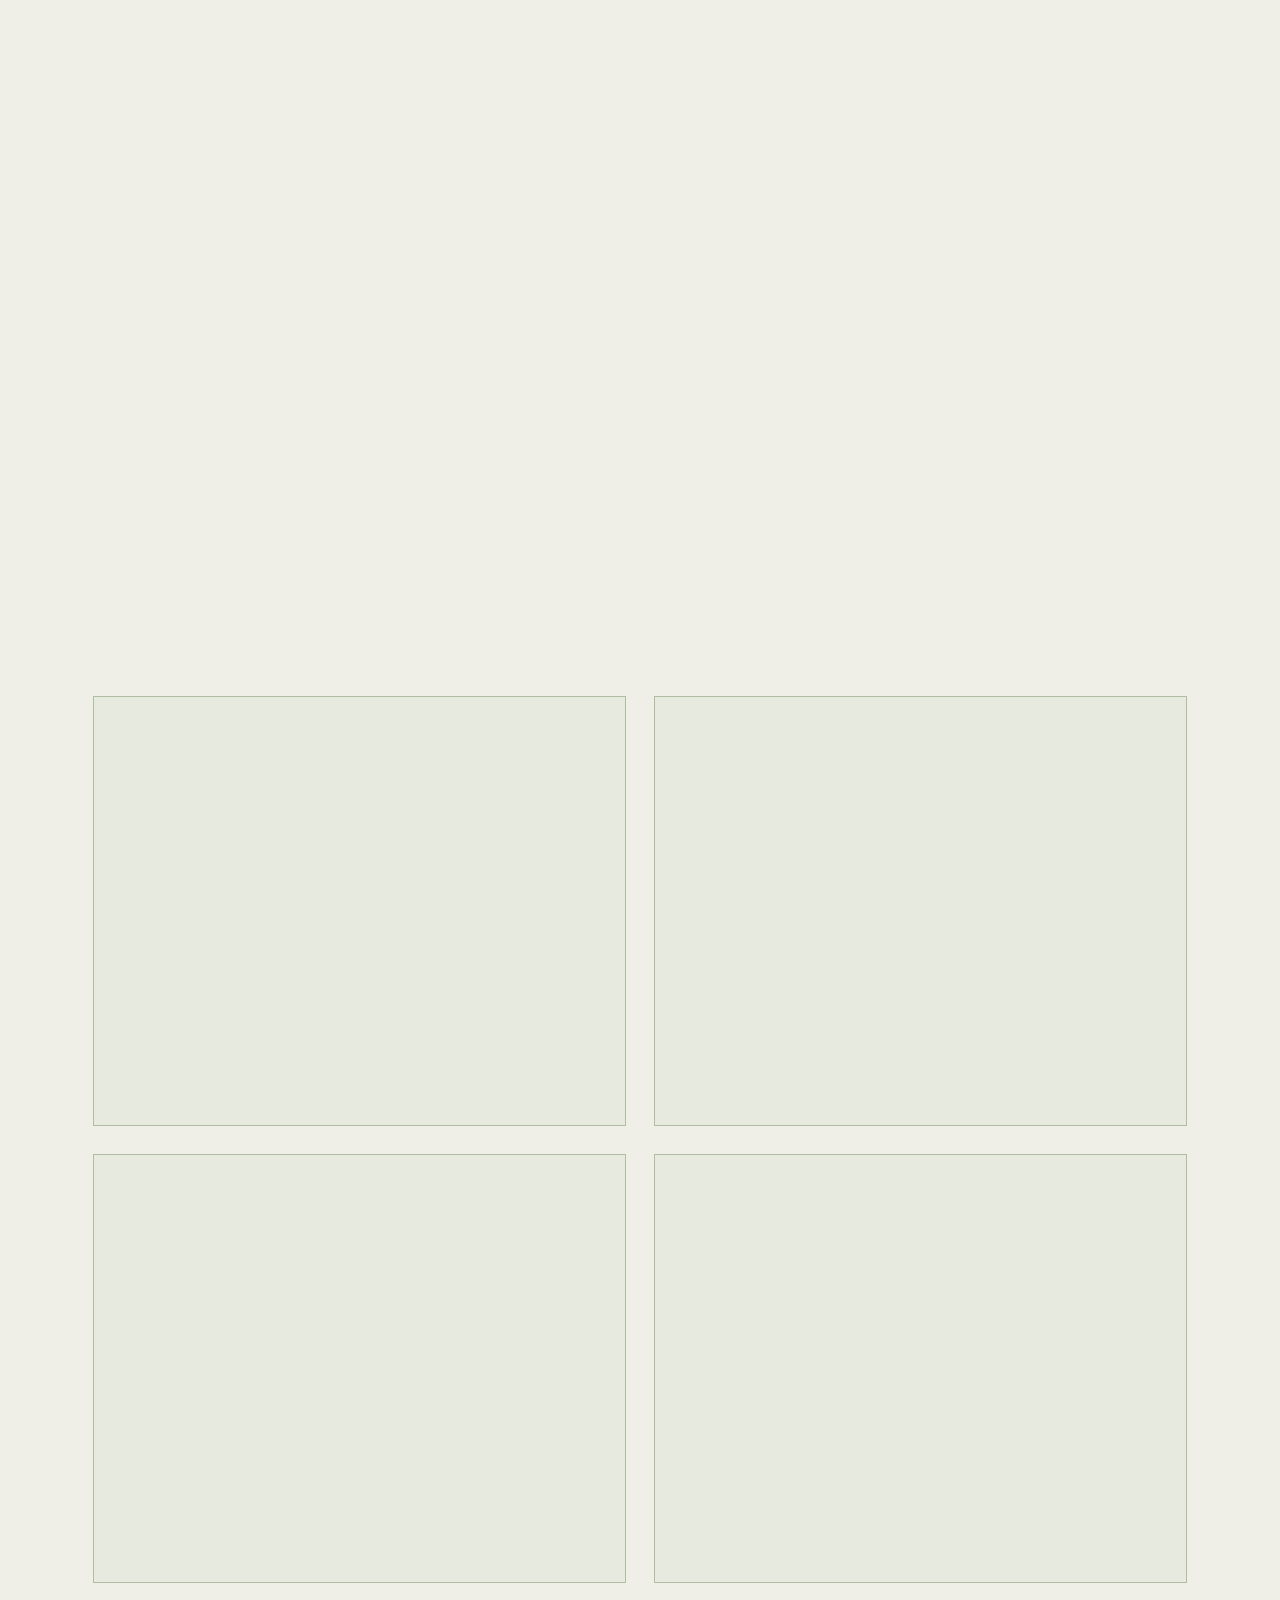
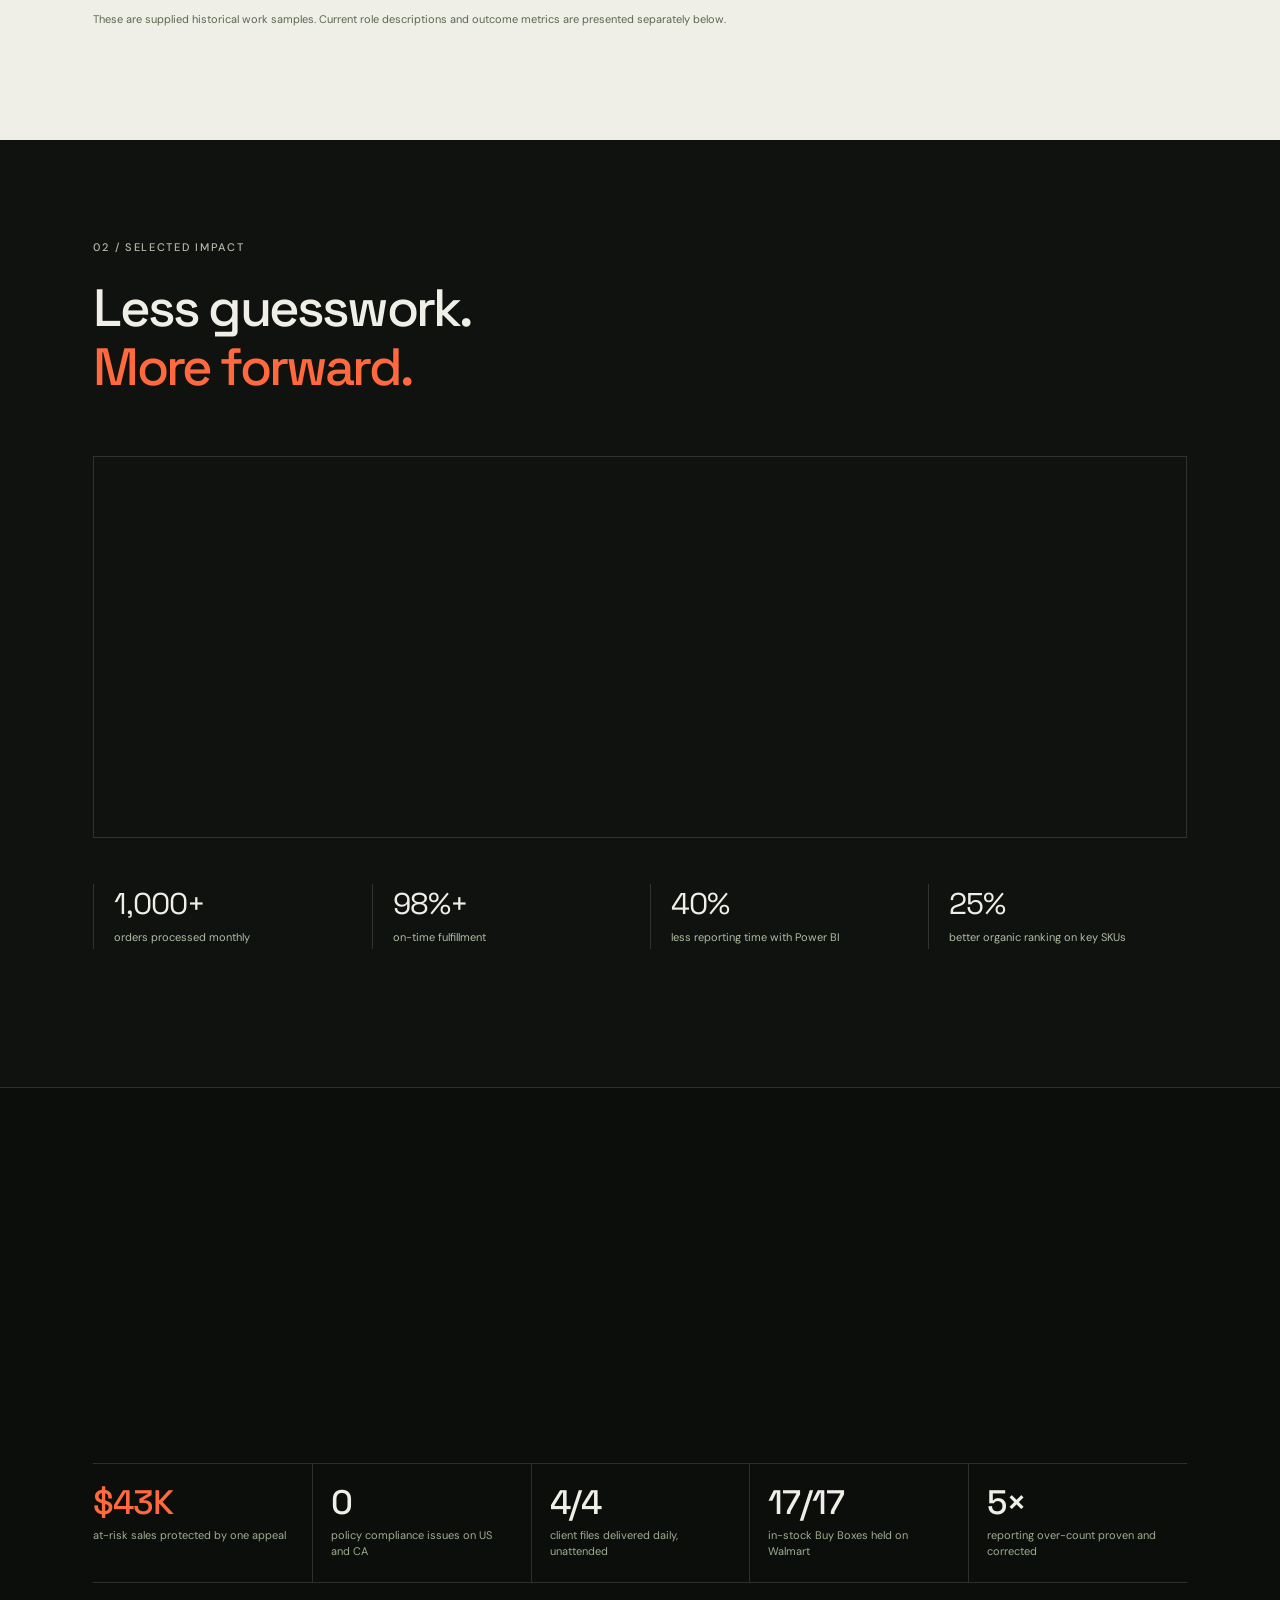
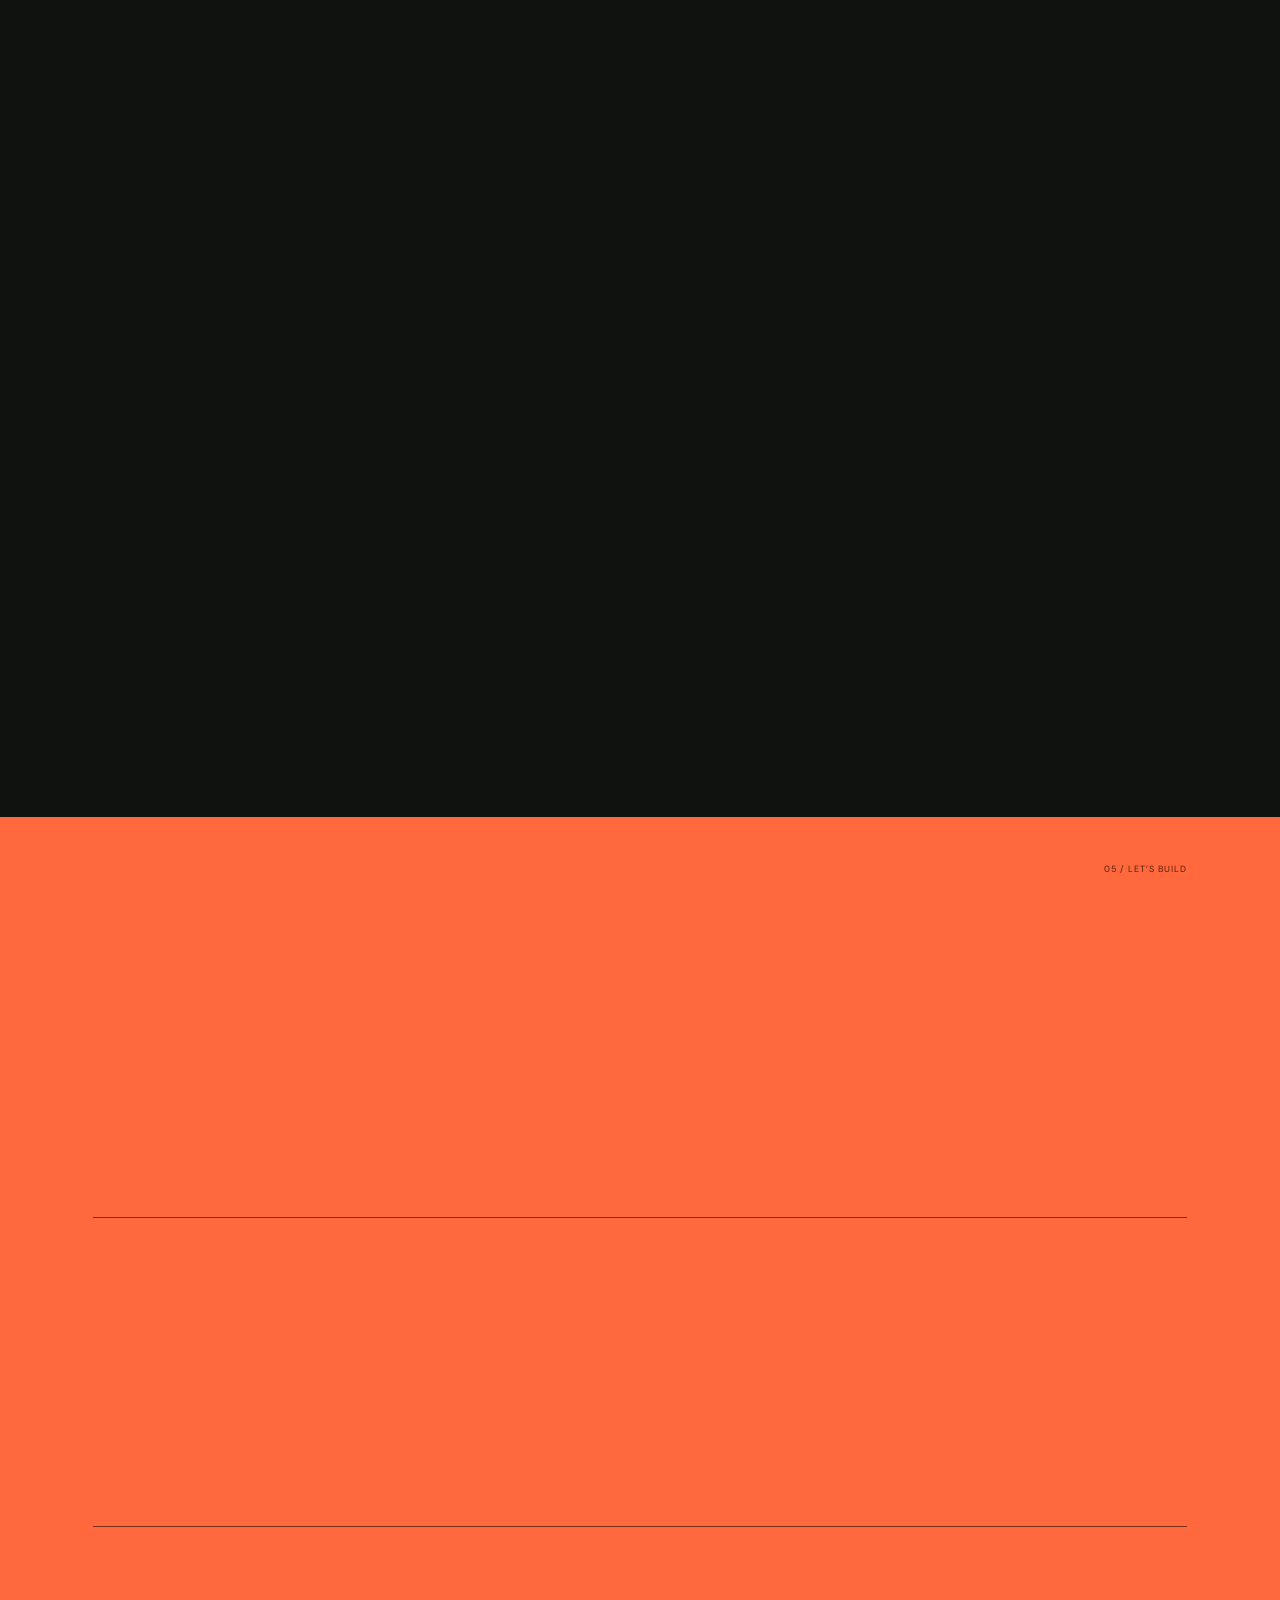
==== commit a7fd29db: "Animated agents image in hero; optional fade-in theme music - Hero uses the new animated image (WebP" ====
--- a/index.html
+++ b/index.html
@@ -5,17 +5,17 @@
 <meta name="theme-color" content="#101210"><meta name="description" content="Harris Abid runs marketplace operations across Amazon, Walmart and beauty retail, and builds AI-agent workflows that protect account health, recover revenue and keep listings clean.">
 <title>Harris Abid — The systems behind your brand.</title>
 <link rel="icon" href="data:image/svg+xml,%3Csvg xmlns='http://www.w3.org/2000/svg' viewBox='0 0 100 100'%3E%3Crect width='100' height='100' rx='20' fill='%23ff693d'/%3E%3Ctext x='17' y='69' font-size='58' font-family='Arial' font-weight='bold'%3Eha%3C/text%3E%3C/svg%3E">
-<link rel="preload" as="image" href="assets/harris-editorial-portrait-800.webp" imagesrcset="assets/harris-editorial-portrait-800.webp 800w, assets/harris-editorial-portrait.webp 1120w" imagesizes="(max-width: 700px) 92vw, 380px" fetchpriority="high"><link rel="stylesheet" href="styles.css"><script src="script.js" defer></script><script src="swarm.js" defer></script>
+<link rel="preload" as="image" href="assets/hero-agents.webp" fetchpriority="high"><link rel="stylesheet" href="styles.css"><script src="script.js" defer></script><script src="swarm.js" defer></script>
 </head>
 <body>
 <a href="#main" class="skip">Skip to content</a>
 <div class="progress" aria-hidden="true"></div>
-<header class="header"><a href="#home" class="wordmark" aria-label="Harris Abid home">harris<span>abid</span><i>✳</i></a><nav aria-label="Main navigation"><a href="#work">Work</a><a href="#approach">Approach</a><a href="#systems">Systems</a><a href="#impact">Impact</a><a href="#experience">Experience</a></nav><a class="nav-cta" href="#contact">Let’s build <span><svg class="arrow-icon" viewBox="0 0 24 24" fill="none" aria-hidden="true"><path d="M5 19L19 5M5 5H19V19" stroke="currentColor" stroke-width="1.5"/></svg></span></a></header>
+<header class="header"><a href="#home" class="wordmark" aria-label="Harris Abid home">harris<span>abid</span><i>✳</i></a><nav aria-label="Main navigation"><a href="#work">Work</a><a href="#approach">Approach</a><a href="#systems">Systems</a><a href="#impact">Impact</a><a href="#experience">Experience</a></nav><button class="sound-toggle" id="sound-toggle" type="button" aria-pressed="false" hidden><span class="eq" aria-hidden="true"><i></i><i></i><i></i><i></i></span><span class="sound-label">Sound</span></button><a class="nav-cta" href="#contact">Let’s build <span><svg class="arrow-icon" viewBox="0 0 24 24" fill="none" aria-hidden="true"><path d="M5 19L19 5M5 5H19V19" stroke="currentColor" stroke-width="1.5"/></svg></span></a></header>
 <main id="main">
 <section class="hero scene" id="home" data-scene="Brand foundation">
 <div class="hero-top"><span class="eyebrow"><i class="dot"></i> MARKETPLACE OPERATIONS · AI AUTOMATION · GROWTH</span><span class="edition">REMOTE ONLY / JHELUM, PAKISTAN → WORLDWIDE</span></div>
 <div class="audience-tools interactive-only"><div class="audience-switch" role="group" aria-label="Explore by interest"><button type="button" data-audience="founder" aria-pressed="true">Grow my brand</button><button type="button" data-audience="recruiter" aria-pressed="false">Hire Harris</button></div><div id="audience-path" aria-live="polite"><span>For founders / connect the moving parts.</span><a href="#capabilities">Explore services <svg class="arrow-icon" viewBox="0 0 24 24" fill="none" aria-hidden="true"><path d="M5 19L19 5M5 5H19V19" stroke="currentColor" stroke-width="1.5"/></svg></a><a href="#work">Inspect the work <svg class="arrow-icon" viewBox="0 0 24 24" fill="none" aria-hidden="true"><path d="M5 19L19 5M5 5H19V19" stroke="currentColor" stroke-width="1.5"/></svg></a></div></div><div class="hero-title-wrap"><h1 data-title aria-label="Build your brand. I’ll build the systems behind it."><span class="type-line"><span>Build your brand.</span></span><span class="type-line muted"><span>I’ll build the</span></span><span class="type-line"><em>systems behind it.</em></span><span class="type-caret" aria-hidden="true"></span></h1><div class="title-selection" aria-hidden="true"><i></i><i></i><i></i><i></i><span>TYPE / SCALE / ALIGN</span></div></div>
-<figure class="hero-portrait" data-build="3"><div class="portrait-frame"><img src="assets/harris-editorial-portrait-800.webp" srcset="assets/harris-editorial-portrait-800.webp 800w, assets/harris-editorial-portrait.webp 1120w" sizes="(max-width: 700px) 92vw, 380px" fetchpriority="high" decoding="async" width="1120" height="1400" alt="Editorial portrait of Harris Abid in a black blazer, with clear glasses and silver-streaked hair."><span class="photo-edge" aria-hidden="true"></span><span class="photo-label" aria-hidden="true">HARRIS ABID / OPERATOR</span></div><figcaption>Human judgement.<br><span>Connected systems.</span></figcaption></figure>
+<figure class="hero-portrait" data-build="3"><div class="portrait-frame"><picture><source media="(prefers-reduced-motion: reduce)" srcset="assets/hero-agents-still.webp"><img id="hero-image" src="assets/hero-agents.webp" data-still="assets/hero-agents-still.webp" fetchpriority="high" decoding="async" width="508" height="507" alt="Harris Abid working at his laptop while small figurines of himself handle research, design, SEO and reporting, ticking off a project checklist."></picture><span class="photo-edge" aria-hidden="true"></span><span class="photo-label" aria-hidden="true">HARRIS ABID / AND HIS AGENTS</span></div><figcaption>Human judgement.<br><span>Connected systems.</span></figcaption></figure>
 <div class="hero-bottom"><div class="intro" data-build="1"><p>I’m Harris Abid. I connect the details that turn an ecommerce business into a brand that runs better.</p><a class="button orange" href="#contact">Let’s talk about your brand <span><svg class="arrow-icon" viewBox="0 0 24 24" fill="none" aria-hidden="true"><path d="M5 19L19 5M5 5H19V19" stroke="currentColor" stroke-width="1.5"/></svg></span></a></div><div class="hero-note" data-build="2"><span class="mini-label">GOOD GROWTH IS BUILT.</span><p>Sharper listings.<br>Smarter workflows.<br>Less operational friction.</p><a href="#approach" class="scroll-link">Scroll to see it come together <span>↓</span></a></div></div>
 <div class="hero-grid hero-proof"><span><b>7+ yrs</b> Seller Central &amp; FBA</span><span><b>2×</b> Amazon Ads certified</span><span><b>~3×</b> sales vs. last year, case study</span><span><b>$43K</b> at-risk sales protected</span></div>
 </section>
@@ -76,4 +76,5 @@
 <footer><a href="#home" class="wordmark">harris<span>abid</span><i>✳</i></a><p>Thoughtful systems. Stronger brands.</p><div class="motion-controls"><button id="replay" type="button">Replay the build ↻</button><button id="motion" type="button" aria-pressed="false">Pause effects</button></div><small>© <span id="year">2026</span> Harris Abid</small></footer>
 <dialog id="evidence-dialog" aria-labelledby="viewer-title"><div class="viewer-top"><h2 id="viewer-title">A closer look at the work.</h2><button type="button" id="close-viewer" aria-label="Close screenshot">Close ×</button></div><div class="annotated-image"><img id="viewer-image" alt=""><div id="evidence-hotspots" class="interactive-only" aria-label="Screenshot annotations"></div></div><div id="hotspot-detail" class="hotspot-detail" aria-live="polite"></div><p id="viewer-caption"></p></dialog>
 <span id="cursor-cue" aria-hidden="true"></span><div id="agents" aria-hidden="true"></div><div id="build-status" aria-hidden="true"><i></i><span>Building the foundation</span><b>01 / 06</b></div>
+<audio id="theme-audio" src="assets/audio/theme.mp3" preload="metadata" loop></audio>
 </body></html>
--- a/styles.css
+++ b/styles.css
@@ -244,3 +244,12 @@
 .shopify-logo{display:flex!important;align-items:center;gap:5px;color:#111;font:700 29px/1 Arial,Helvetica,sans-serif;letter-spacing:-1px}.shopify-logo svg{width:30px;height:30px}
 .market-scene{height:480px;--s:.85}.market-scene .market-card{width:150px;height:176px}
 @media(max-width:700px){.market-scene{height:310px;--s:.42}.market-scene .market-card{width:76px;height:90px}.market-index{display:none}.market-face{border-radius:10px}.market-selection{border-radius:12px}}
+/* Hero agents image and sound toggle */
+.hero-portrait .portrait-frame{aspect-ratio:1/1;border-radius:4px}.hero-portrait picture{display:block;width:100%;height:100%}
+.sound-toggle{display:inline-flex;align-items:center;gap:8px;margin-right:18px;padding:7px 12px;border:1px solid #ffffff2e;border-radius:20px;background:transparent;color:var(--paper);font:500 11px var(--body);cursor:pointer;transition:border-color .3s,background .3s}
+.sound-toggle[hidden]{display:none}.sound-toggle:hover{border-color:#ffffff66}.sound-toggle.is-on{border-color:var(--orange);background:#ff693d1a}
+.eq{display:flex;align-items:flex-end;gap:2px;height:12px}.eq i{width:2px;height:4px;background:currentColor;border-radius:1px;transition:height .3s}
+.sound-toggle.is-on .eq i{background:var(--orange);animation:eq 1s ease-in-out infinite}.sound-toggle.is-on .eq i:nth-child(2){animation-delay:.2s}.sound-toggle.is-on .eq i:nth-child(3){animation-delay:.4s}.sound-toggle.is-on .eq i:nth-child(4){animation-delay:.1s}
+@keyframes eq{0%,100%{height:3px}50%{height:12px}}
+@media(max-width:700px){.sound-toggle{margin-right:10px;padding:6px 9px}.sound-label{display:none}}
+.hero-portrait .photo-label{display:none}
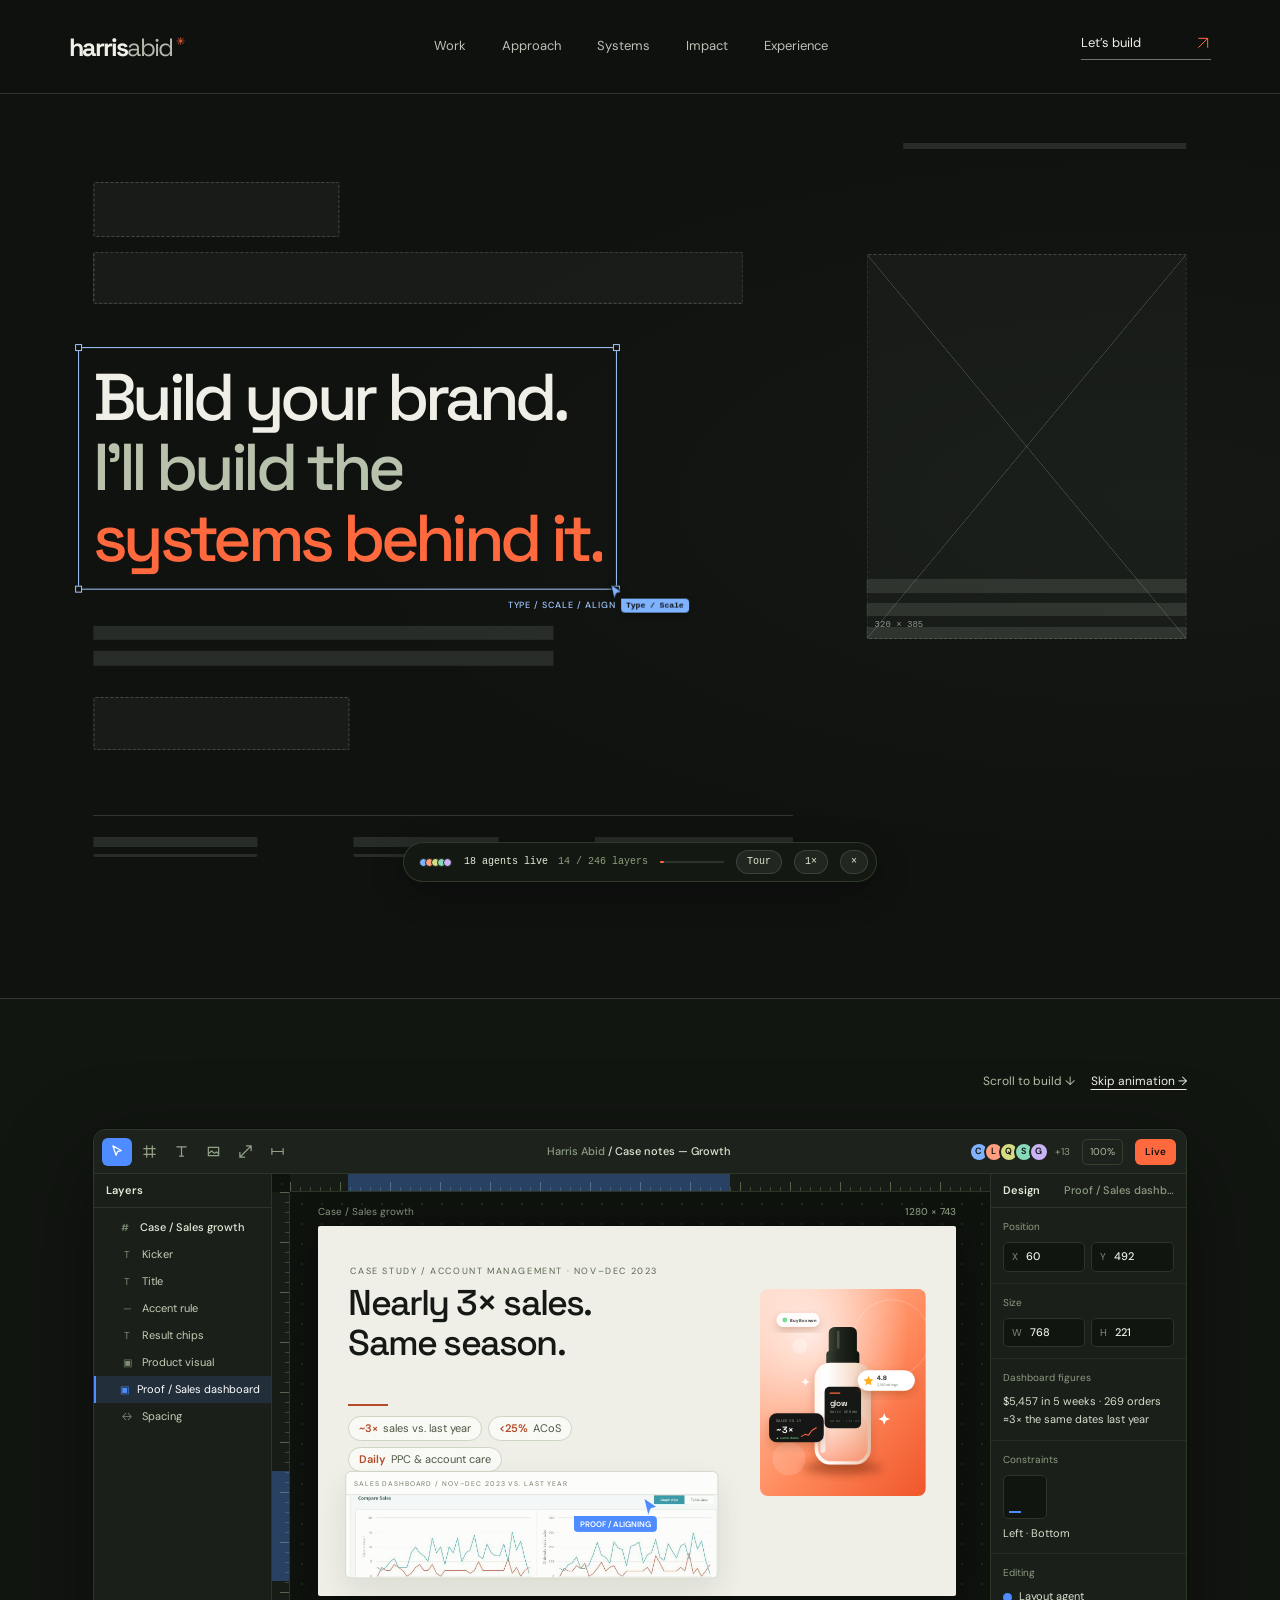
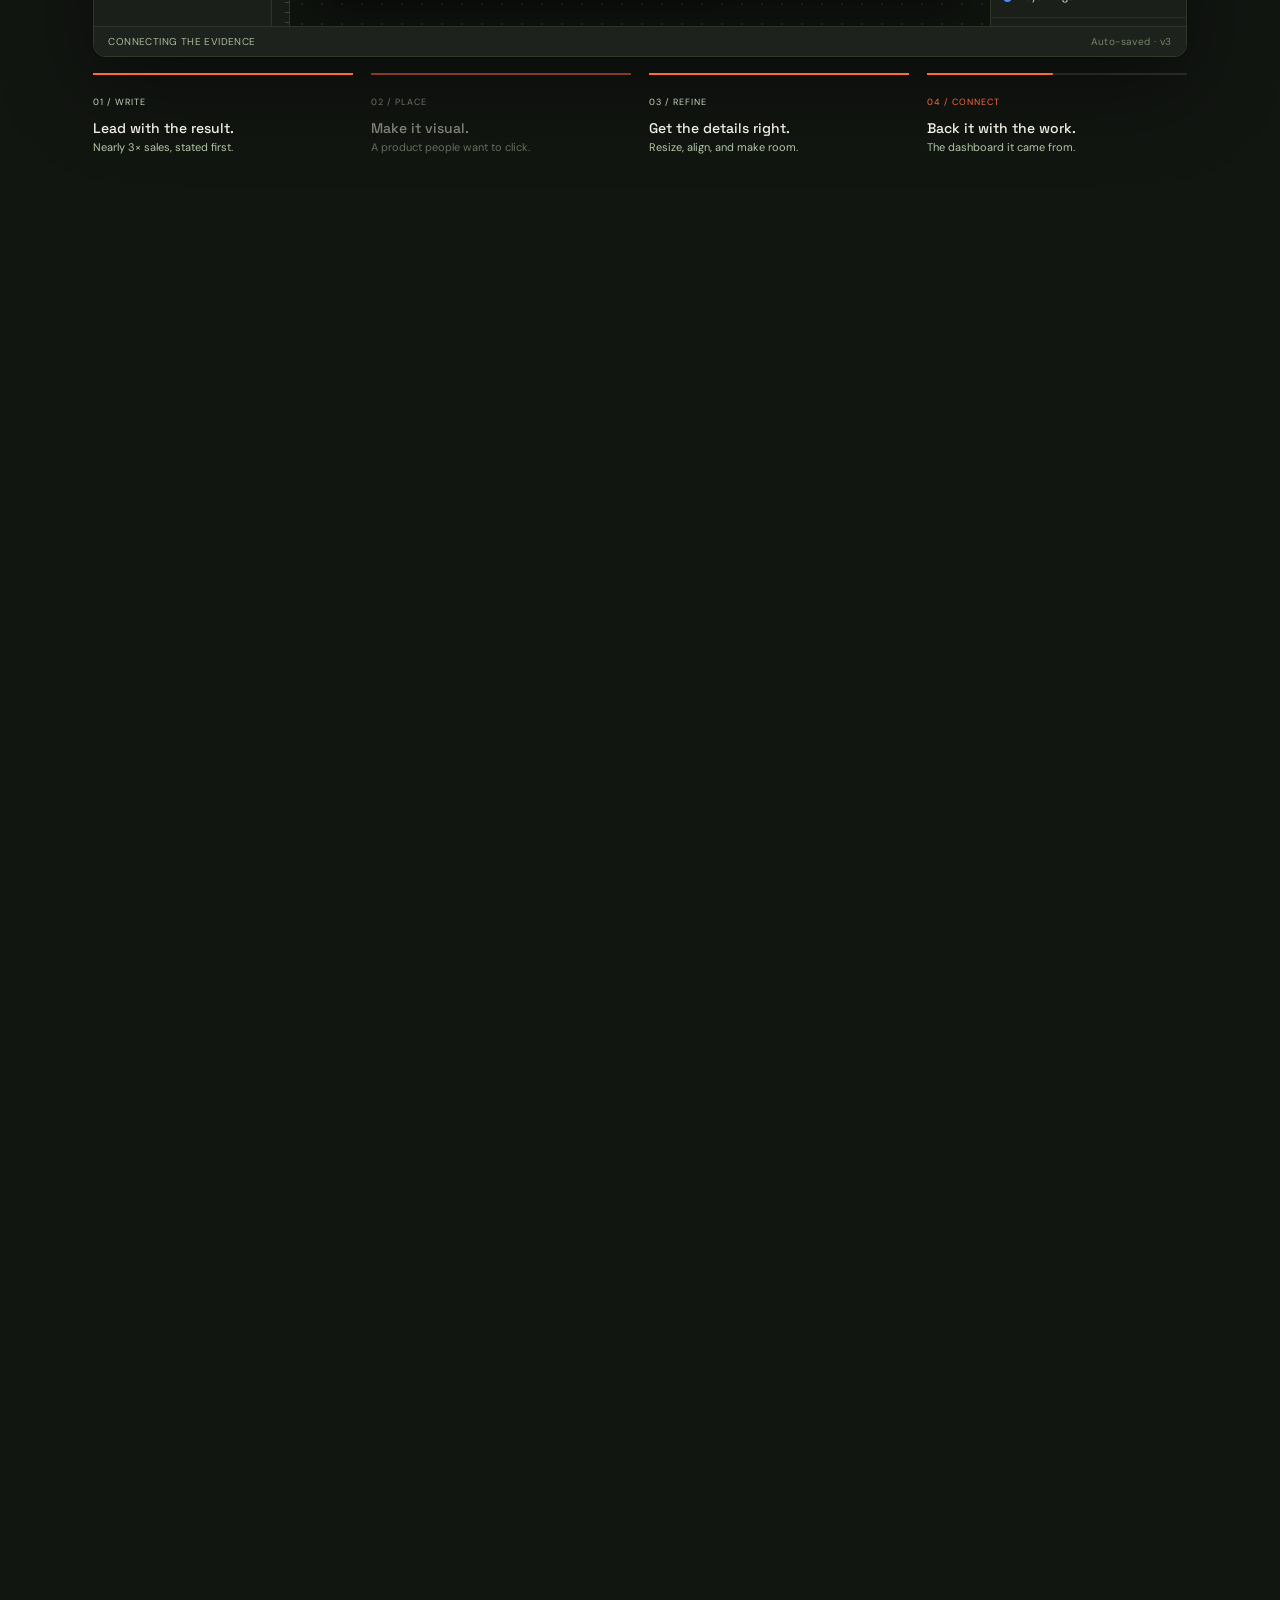
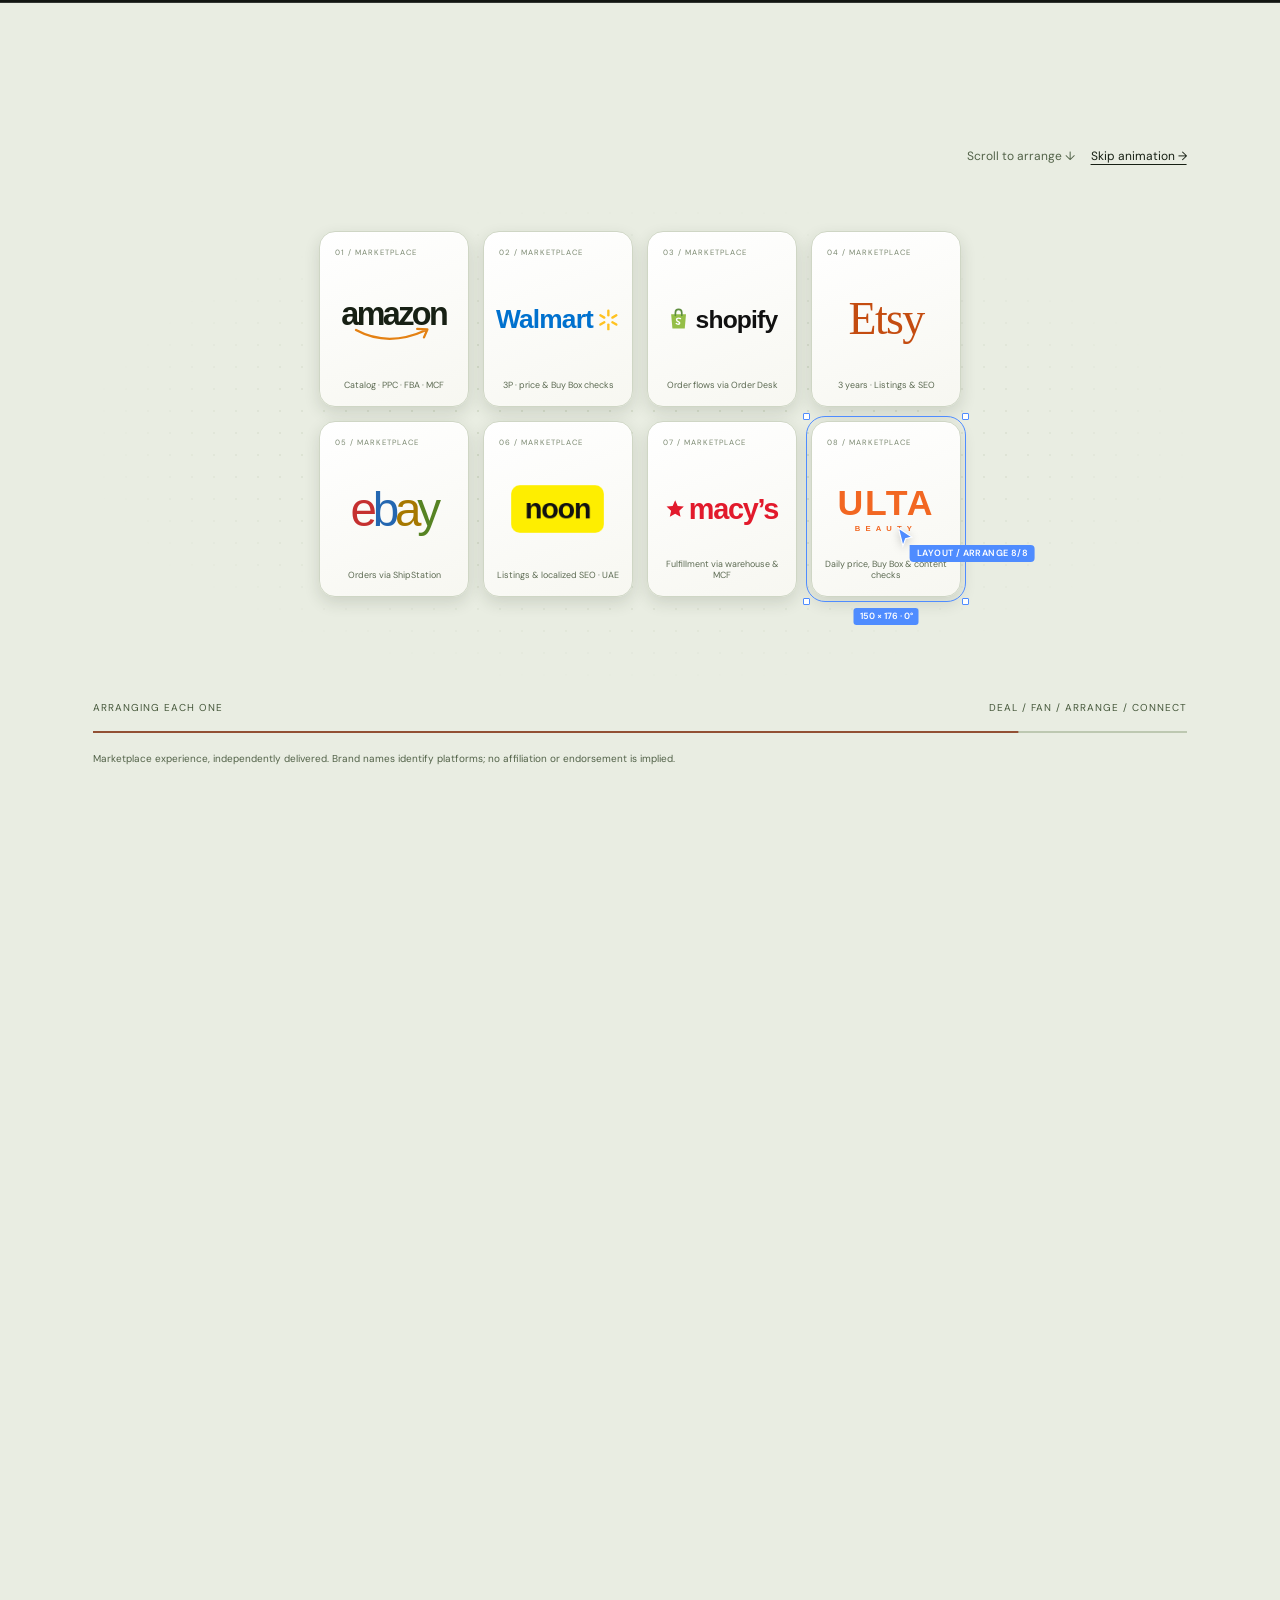
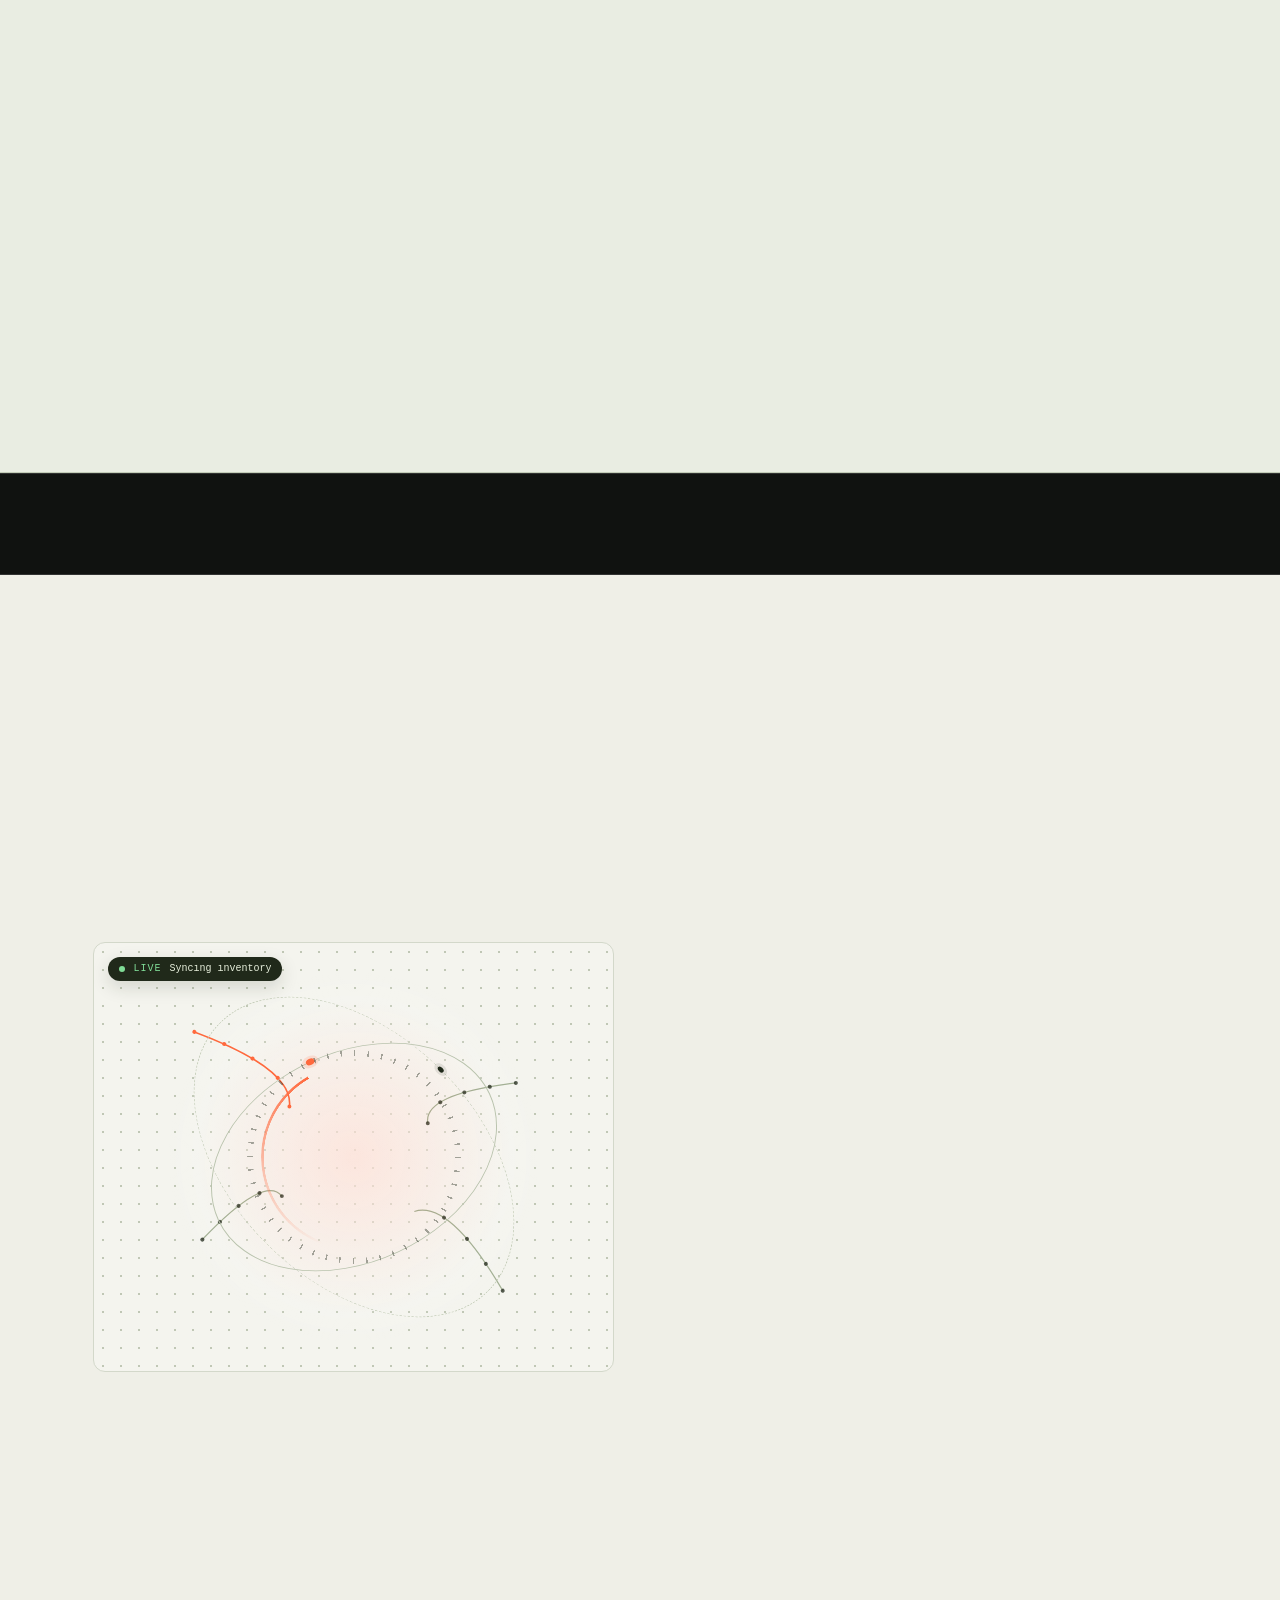
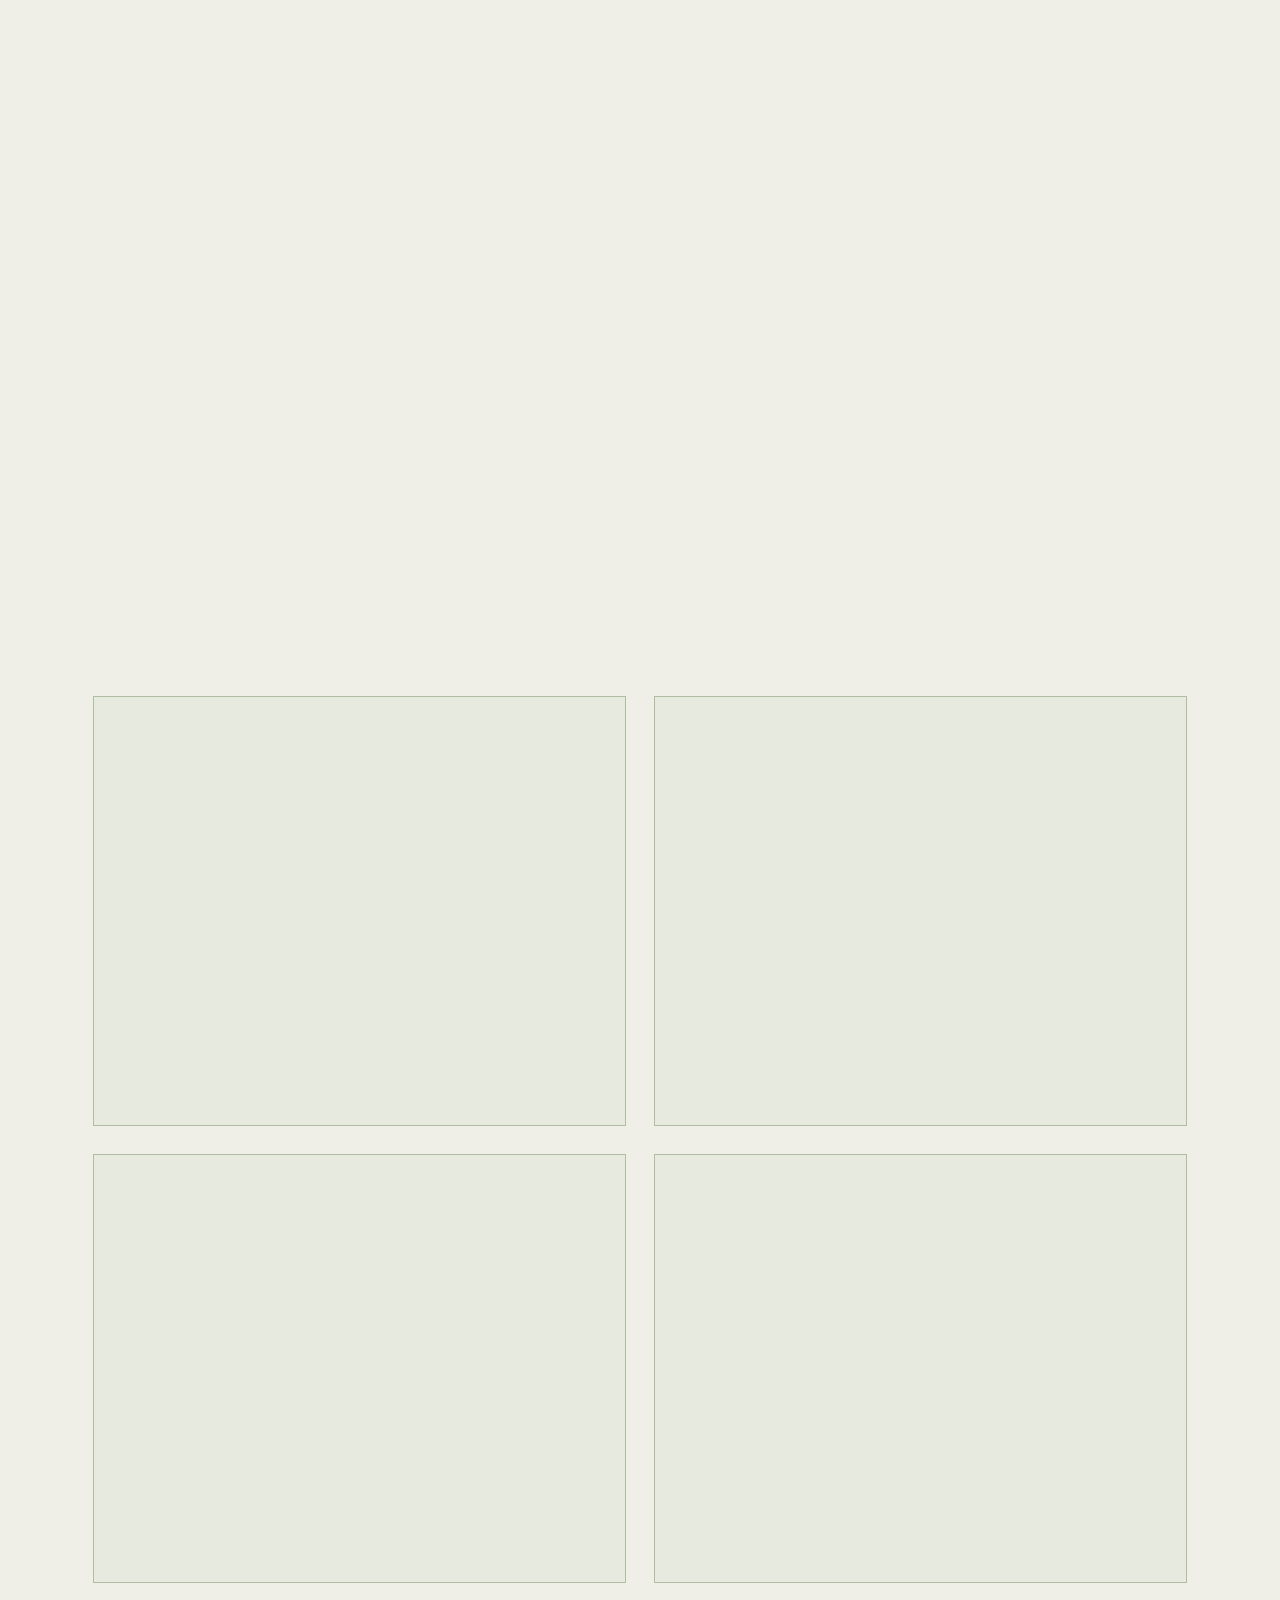
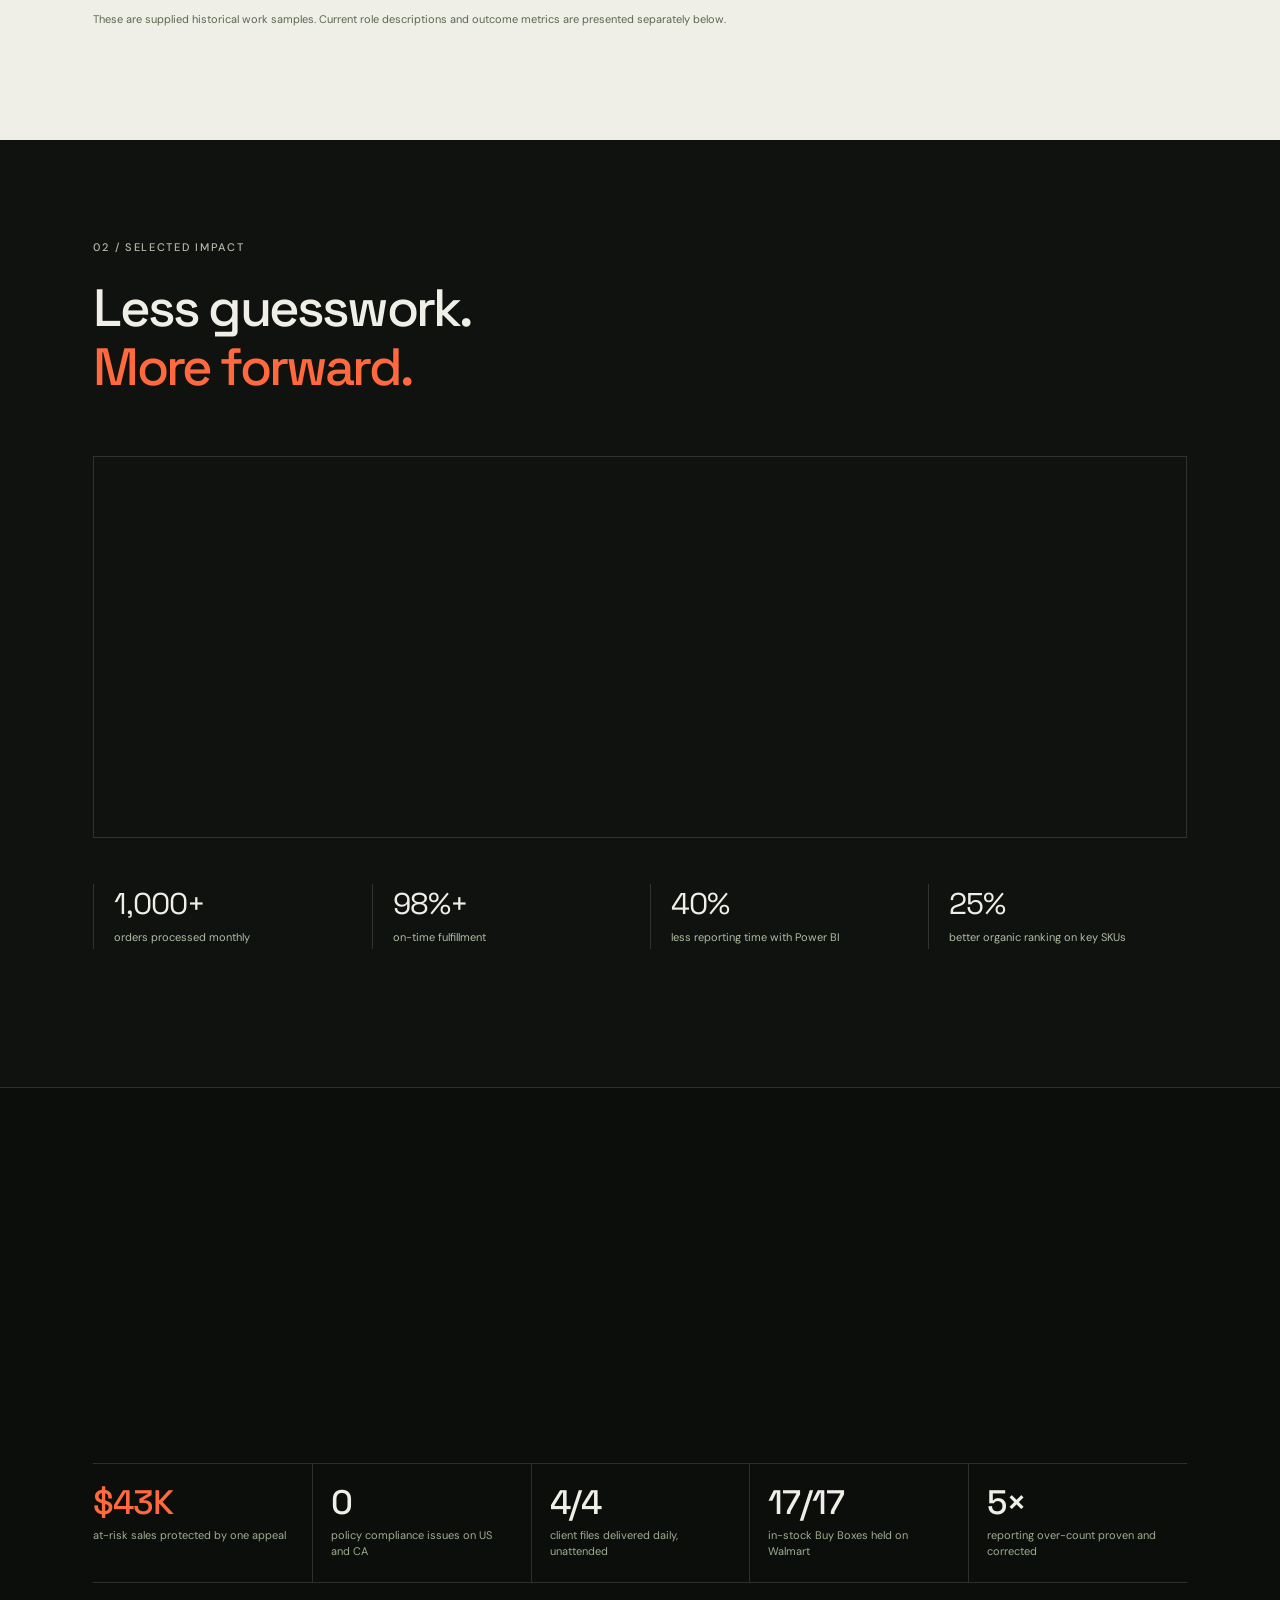
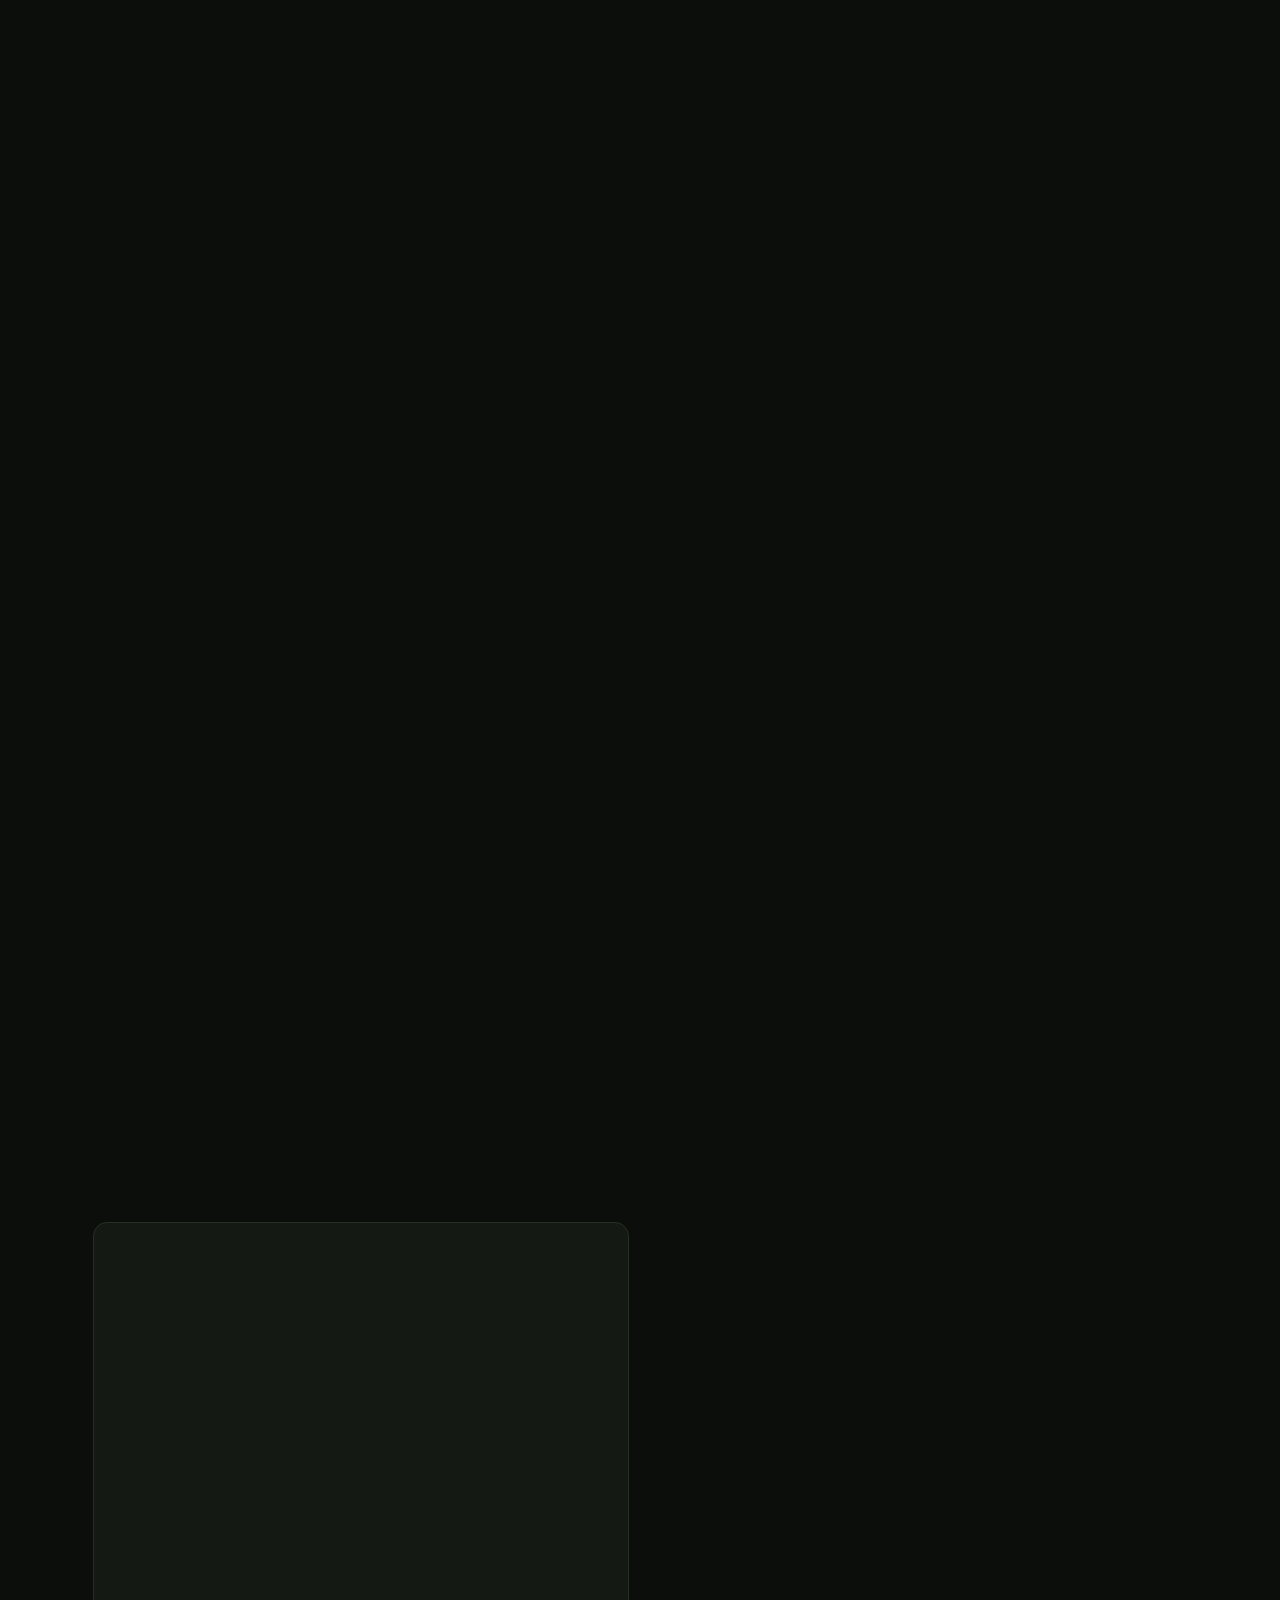
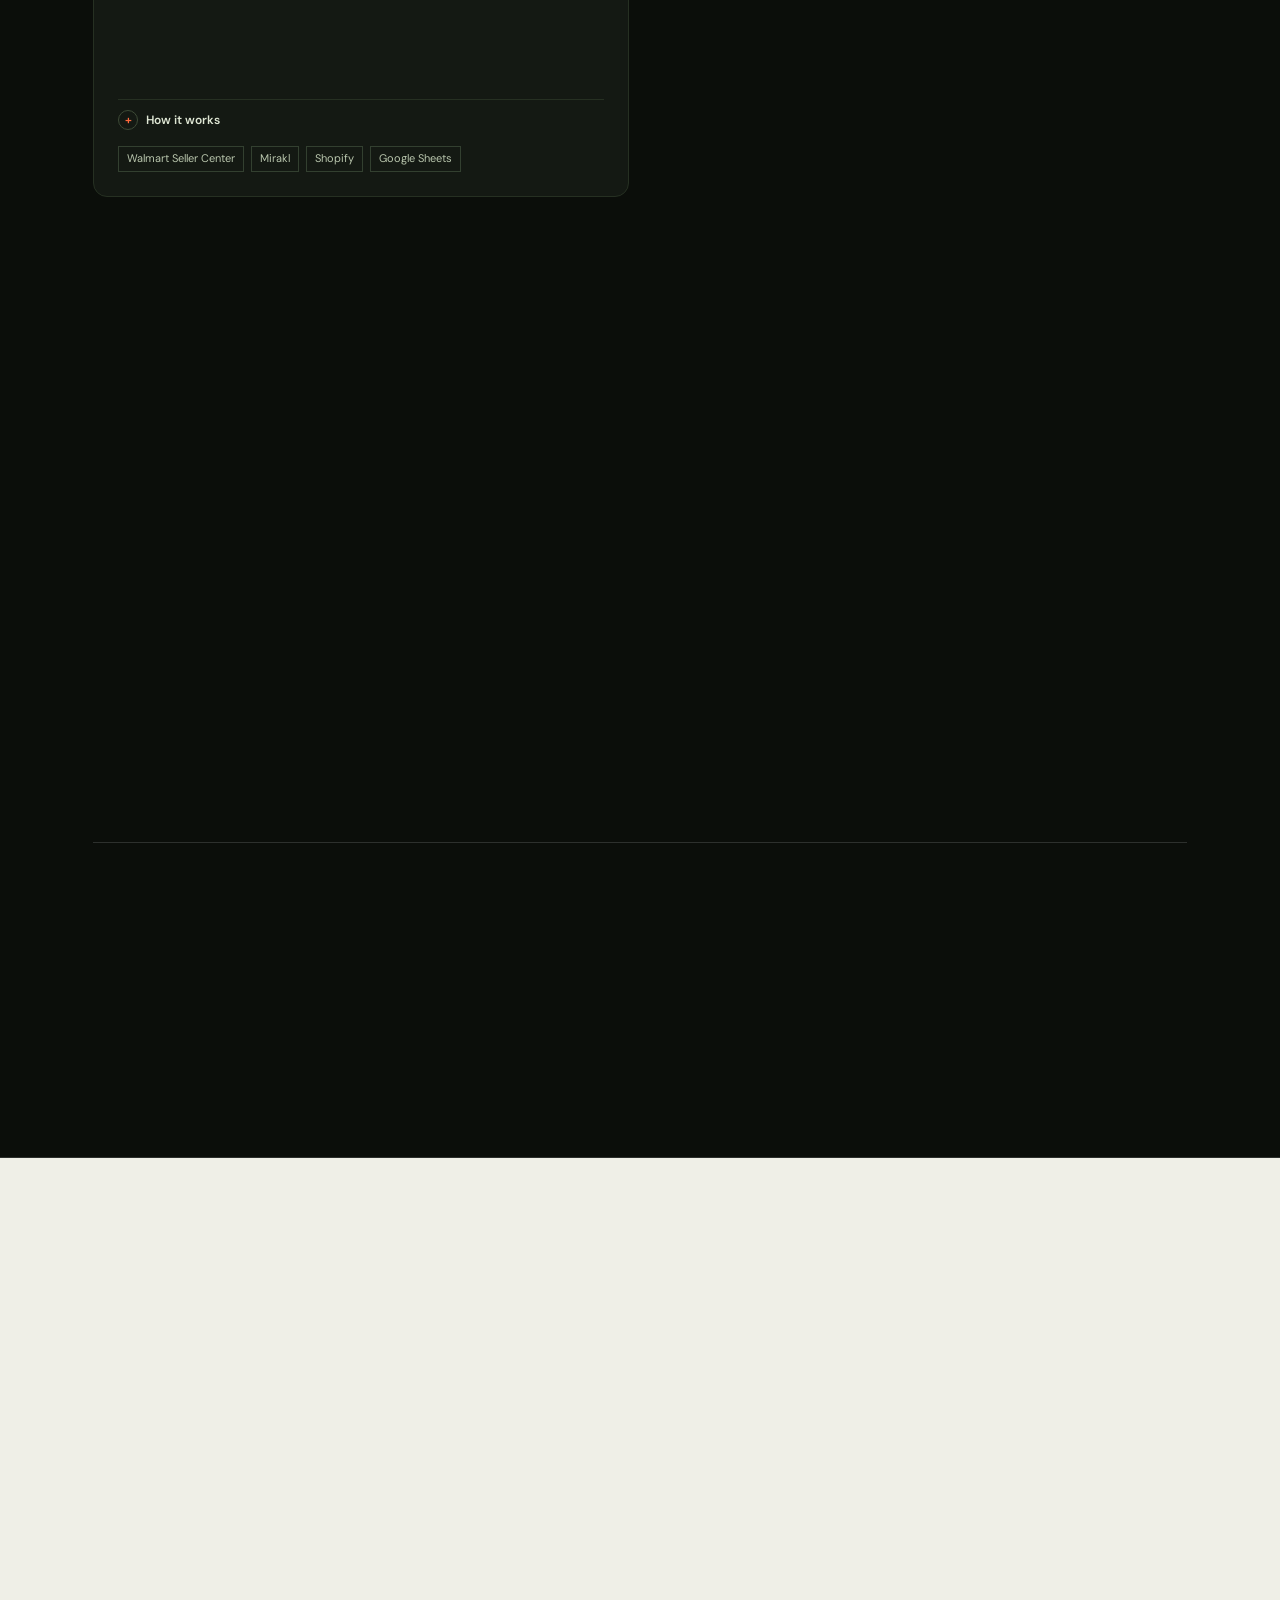
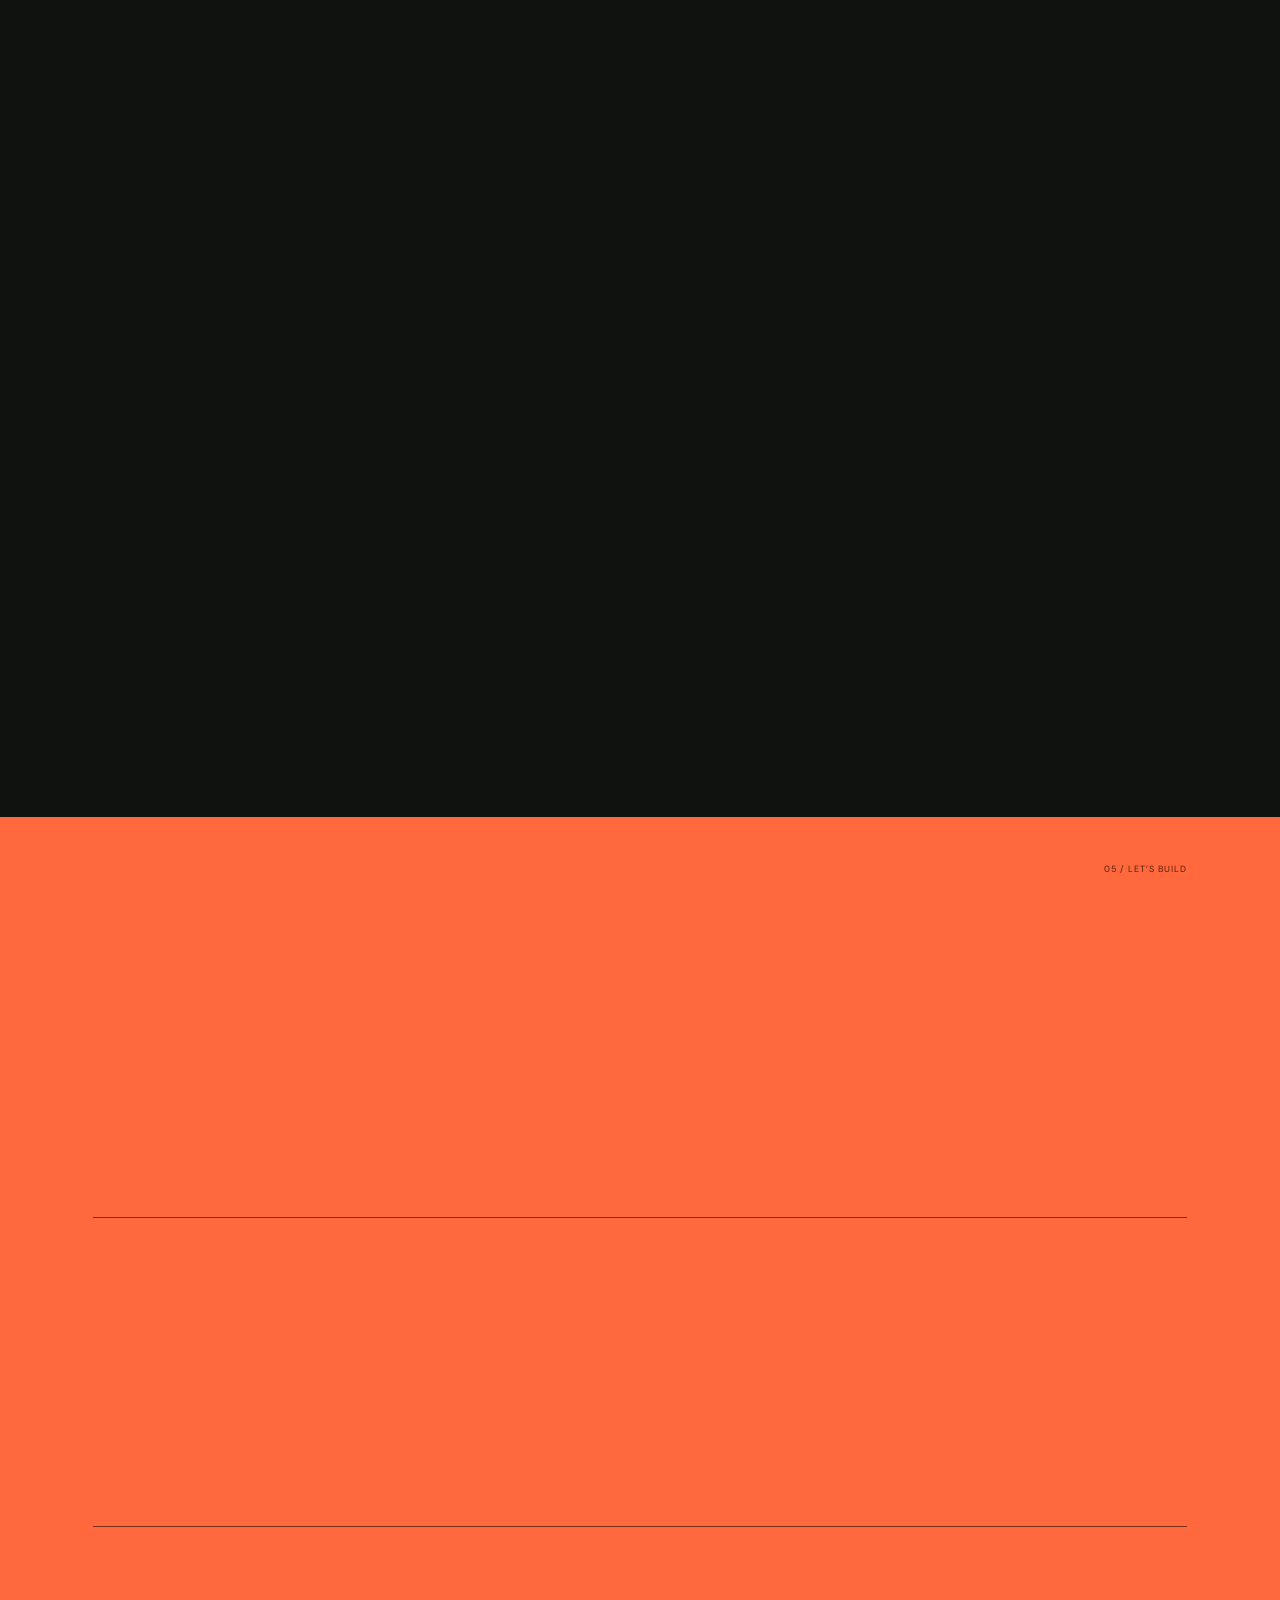
==== commit 2257d710: "Remove sound feature; SEO and sharing upgrades - Drop the optional theme-music button, audio element" ====
--- a/index.html
+++ b/index.html
@@ -2,18 +2,19 @@
 <html lang="en">
 <head>
 <meta charset="utf-8"><meta name="viewport" content="width=device-width,initial-scale=1">
-<meta name="theme-color" content="#101210"><meta name="description" content="Harris Abid runs marketplace operations across Amazon, Walmart and beauty retail, and builds AI-agent workflows that protect account health, recover revenue and keep listings clean.">
-<title>Harris Abid — The systems behind your brand.</title>
+<meta name="theme-color" content="#101210"><meta name="description" content="Amazon & Walmart operations specialist building AI-agent workflows that protect account health, recover revenue and keep listings clean. Remote, 7+ years."><meta name="author" content="Harris Abid"><meta name="robots" content="index,follow,max-image-preview:large">
+<title>Harris Abid — Amazon &amp; Walmart Operations · AI Automation</title>
 <link rel="icon" href="data:image/svg+xml,%3Csvg xmlns='http://www.w3.org/2000/svg' viewBox='0 0 100 100'%3E%3Crect width='100' height='100' rx='20' fill='%23ff693d'/%3E%3Ctext x='17' y='69' font-size='58' font-family='Arial' font-weight='bold'%3Eha%3C/text%3E%3C/svg%3E">
+<link rel="canonical" href="https://codehollic.github.io/Harris-Abid/"><link rel="me" href="https://www.linkedin.com/in/harrisabid/"><link rel="apple-touch-icon" href="assets/apple-touch-icon.png"><meta property="og:type" content="profile"><meta property="og:site_name" content="Harris Abid"><meta property="og:url" content="https://codehollic.github.io/Harris-Abid/"><meta property="og:title" content="Harris Abid — I run Amazon &amp; Walmart accounts. I build the agents that run them."><meta property="og:description" content="Amazon & Walmart operations specialist building AI-agent workflows that protect account health, recover revenue and keep listings clean. Remote, 7+ years."><meta property="og:image" content="https://codehollic.github.io/Harris-Abid/assets/og-card.jpg"><meta property="og:image:width" content="1200"><meta property="og:image:height" content="630"><meta property="og:image:alt" content="Harris Abid: marketplace operations and AI automation. $43K at-risk sales protected, about 3x sales in a case study, 2x Amazon Ads certified."><meta property="profile:first_name" content="Harris"><meta property="profile:last_name" content="Abid"><meta name="twitter:card" content="summary_large_image"><meta name="twitter:title" content="Harris Abid — Amazon &amp; Walmart Operations · AI Automation"><meta name="twitter:description" content="Amazon & Walmart operations specialist building AI-agent workflows that protect account health, recover revenue and keep listings clean. Remote, 7+ years."><meta name="twitter:image" content="https://codehollic.github.io/Harris-Abid/assets/og-card.jpg"><link rel="preconnect" href="https://fonts.googleapis.com"><link rel="preconnect" href="https://fonts.gstatic.com" crossorigin><link rel="stylesheet" href="https://fonts.googleapis.com/css2?family=DM+Sans:wght@400;450;500;600;650;700&amp;family=Space+Grotesk:wght@400;500;600;700&amp;display=swap"><script type="application/ld+json">{"@context":"https://schema.org","@type":"ProfilePage","url":"https://codehollic.github.io/Harris-Abid/","name":"Harris Abid — Marketplace Operations & AI Automation","dateModified":"2026-11-07","mainEntity":{"@type":"Person","@id":"https://codehollic.github.io/Harris-Abid/#harris","name":"Harris Abid","url":"https://codehollic.github.io/Harris-Abid/","image":"https://codehollic.github.io/Harris-Abid/assets/og-card.jpg","jobTitle":"Marketplace Operations & Automation Specialist","worksFor":{"@type":"Organization","name":"SAYN Beauty"},"description":"Amazon & Walmart operations specialist building AI-agent workflows that protect account health, recover revenue and keep listings clean. Remote, 7+ years.","email":"mailto:harrisbinabid2152@gmail.com","address":{"@type":"PostalAddress","addressLocality":"Jhelum","addressRegion":"Punjab","addressCountry":"PK"},"sameAs":["https://www.linkedin.com/in/harrisabid/"],"alumniOf":{"@type":"CollegeOrUniversity","name":"University of the Punjab"},"knowsAbout":["Amazon Seller Central","Amazon FBA","Amazon Multi-Channel Fulfillment","Amazon PPC","Walmart Seller Center","Mirakl","Listing optimization","Catalog management","Account health","FBA reimbursements","n8n","Python","AI agents","Power BI"],"hasCredential":[{"@type":"EducationalOccupationalCredential","name":"Amazon Ads Foundations Certification","credentialCategory":"certification","recognizedBy":{"@type":"Organization","name":"Amazon Ads"},"dateCreated":"2026-06","expires":"2028-06","identifier":"8436e005-1db6-4277-8849-dfbb4ec502b1"},{"@type":"EducationalOccupationalCredential","name":"Amazon Sponsored Ads Advanced Certification","credentialCategory":"certification","recognizedBy":{"@type":"Organization","name":"Amazon Ads"},"dateCreated":"2026-06","expires":"2028-06","identifier":"94c9c893-616f-4486-b8ca-a0ffb3e27dea"},{"@type":"EducationalOccupationalCredential","name":"Bachelor of Science, Computer Science","credentialCategory":"degree","recognizedBy":{"@type":"CollegeOrUniversity","name":"University of the Punjab"},"dateCreated":"2022"}]}}</script>
 <link rel="preload" as="image" href="assets/hero-agents.webp" fetchpriority="high"><link rel="stylesheet" href="styles.css"><script src="script.js" defer></script><script src="swarm.js" defer></script>
 </head>
 <body>
 <a href="#main" class="skip">Skip to content</a>
 <div class="progress" aria-hidden="true"></div>
-<header class="header"><a href="#home" class="wordmark" aria-label="Harris Abid home">harris<span>abid</span><i>✳</i></a><nav aria-label="Main navigation"><a href="#work">Work</a><a href="#approach">Approach</a><a href="#systems">Systems</a><a href="#impact">Impact</a><a href="#experience">Experience</a></nav><button class="sound-toggle" id="sound-toggle" type="button" aria-pressed="false" hidden><span class="eq" aria-hidden="true"><i></i><i></i><i></i><i></i></span><span class="sound-label">Sound</span></button><a class="nav-cta" href="#contact">Let’s build <span><svg class="arrow-icon" viewBox="0 0 24 24" fill="none" aria-hidden="true"><path d="M5 19L19 5M5 5H19V19" stroke="currentColor" stroke-width="1.5"/></svg></span></a></header>
+<header class="header"><a href="#home" class="wordmark" aria-label="Harris Abid home">harris<span>abid</span><i>✳</i></a><nav aria-label="Main navigation"><a href="#work">Work</a><a href="#approach">Approach</a><a href="#systems">Systems</a><a href="#impact">Impact</a><a href="#experience">Experience</a></nav><a class="nav-cta" href="#contact">Let’s build <span><svg class="arrow-icon" viewBox="0 0 24 24" fill="none" aria-hidden="true"><path d="M5 19L19 5M5 5H19V19" stroke="currentColor" stroke-width="1.5"/></svg></span></a></header>
 <main id="main">
 <section class="hero scene" id="home" data-scene="Brand foundation">
-<div class="hero-top"><span class="eyebrow"><i class="dot"></i> MARKETPLACE OPERATIONS · AI AUTOMATION · GROWTH</span><span class="edition">REMOTE ONLY / JHELUM, PAKISTAN → WORLDWIDE</span></div>
+<div class="hero-top"><span class="eyebrow"><i class="dot"></i> HARRIS ABID · MARKETPLACE OPERATIONS · AI AUTOMATION</span><span class="edition">REMOTE ONLY / JHELUM, PAKISTAN → WORLDWIDE</span></div>
 <div class="audience-tools interactive-only"><div class="audience-switch" role="group" aria-label="Explore by interest"><button type="button" data-audience="founder" aria-pressed="true">Grow my brand</button><button type="button" data-audience="recruiter" aria-pressed="false">Hire Harris</button></div><div id="audience-path" aria-live="polite"><span>For founders / connect the moving parts.</span><a href="#capabilities">Explore services <svg class="arrow-icon" viewBox="0 0 24 24" fill="none" aria-hidden="true"><path d="M5 19L19 5M5 5H19V19" stroke="currentColor" stroke-width="1.5"/></svg></a><a href="#work">Inspect the work <svg class="arrow-icon" viewBox="0 0 24 24" fill="none" aria-hidden="true"><path d="M5 19L19 5M5 5H19V19" stroke="currentColor" stroke-width="1.5"/></svg></a></div></div><div class="hero-title-wrap"><h1 data-title aria-label="Build your brand. I’ll build the systems behind it."><span class="type-line"><span>Build your brand.</span></span><span class="type-line muted"><span>I’ll build the</span></span><span class="type-line"><em>systems behind it.</em></span><span class="type-caret" aria-hidden="true"></span></h1><div class="title-selection" aria-hidden="true"><i></i><i></i><i></i><i></i><span>TYPE / SCALE / ALIGN</span></div></div>
 <figure class="hero-portrait" data-build="3"><div class="portrait-frame"><picture><source media="(prefers-reduced-motion: reduce)" srcset="assets/hero-agents-still.webp"><img id="hero-image" src="assets/hero-agents.webp" data-still="assets/hero-agents-still.webp" fetchpriority="high" decoding="async" width="508" height="507" alt="Harris Abid working at his laptop while small figurines of himself handle research, design, SEO and reporting, ticking off a project checklist."></picture><span class="photo-edge" aria-hidden="true"></span><span class="photo-label" aria-hidden="true">HARRIS ABID / AND HIS AGENTS</span></div><figcaption>Human judgement.<br><span>Connected systems.</span></figcaption></figure>
 <div class="hero-bottom"><div class="intro" data-build="1"><p>I’m Harris Abid. I connect the details that turn an ecommerce business into a brand that runs better.</p><a class="button orange" href="#contact">Let’s talk about your brand <span><svg class="arrow-icon" viewBox="0 0 24 24" fill="none" aria-hidden="true"><path d="M5 19L19 5M5 5H19V19" stroke="currentColor" stroke-width="1.5"/></svg></span></a></div><div class="hero-note" data-build="2"><span class="mini-label">GOOD GROWTH IS BUILT.</span><p>Sharper listings.<br>Smarter workflows.<br>Less operational friction.</p><a href="#approach" class="scroll-link">Scroll to see it come together <span>↓</span></a></div></div>
@@ -76,5 +77,4 @@
 <footer><a href="#home" class="wordmark">harris<span>abid</span><i>✳</i></a><p>Thoughtful systems. Stronger brands.</p><div class="motion-controls"><button id="replay" type="button">Replay the build ↻</button><button id="motion" type="button" aria-pressed="false">Pause effects</button></div><small>© <span id="year">2026</span> Harris Abid</small></footer>
 <dialog id="evidence-dialog" aria-labelledby="viewer-title"><div class="viewer-top"><h2 id="viewer-title">A closer look at the work.</h2><button type="button" id="close-viewer" aria-label="Close screenshot">Close ×</button></div><div class="annotated-image"><img id="viewer-image" alt=""><div id="evidence-hotspots" class="interactive-only" aria-label="Screenshot annotations"></div></div><div id="hotspot-detail" class="hotspot-detail" aria-live="polite"></div><p id="viewer-caption"></p></dialog>
 <span id="cursor-cue" aria-hidden="true"></span><div id="agents" aria-hidden="true"></div><div id="build-status" aria-hidden="true"><i></i><span>Building the foundation</span><b>01 / 06</b></div>
-<audio id="theme-audio" src="assets/audio/theme.mp3" preload="metadata" loop></audio>
 </body></html>
--- a/styles.css
+++ b/styles.css
@@ -1,4 +1,3 @@
-@import url('https://fonts.googleapis.com/css2?family=DM+Sans:wght@400;450;500;600;650;700&family=Space+Grotesk:wght@400;500;600;700&display=swap');
 :root{--bg:#101210;--paper:#efefe7;--orange:#ff693d;--ink:#151814;--muted:#9b9e94;--line:#ffffff24;--display:'Space Grotesk',Arial,sans-serif;--body:'DM Sans',Arial,sans-serif}*{box-sizing:border-box}html{scroll-behavior:smooth;scroll-padding-top:94px}body{margin:0;background:var(--bg);color:var(--paper);font-family:var(--body);font-size:16px;line-height:1.6}a{color:inherit;text-decoration:none}button{font:inherit}::selection{background:var(--orange);color:var(--ink)}:focus-visible{outline:3px solid #579fff;outline-offset:6px}.skip{position:fixed;left:20px;top:-100px;background:var(--paper);color:var(--ink);padding:12px;z-index:1000}.skip:focus{top:15px}.progress{position:fixed;top:0;left:0;height:3px;width:100%;transform:scaleX(0);transform-origin:left;background:var(--orange);z-index:101}.header{height:94px;display:flex;justify-content:space-between;align-items:center;padding:0 5.4%;border-bottom:1px solid var(--line);background:#101210ed;backdrop-filter:blur(16px);position:sticky;top:0;z-index:50}.wordmark{font:700 25px var(--display);letter-spacing:-1.8px;white-space:nowrap}.wordmark span{font-weight:400;color:#b5b9ad}.wordmark i{font:400 11px var(--body);color:var(--orange);position:relative;top:-11px;left:4px;letter-spacing:0}.header nav{display:flex;gap:36px;font-size:13px;color:#bdc1b6}.header nav a:hover{color:var(--orange)}.nav-cta{font-size:13px;border-bottom:1px solid #6f7568;padding-bottom:6px}.nav-cta span{margin-left:26px;color:var(--orange)}section{padding:100px 7.3%;position:relative;scroll-margin-top:0}.hero{min-height:810px;padding-top:46px;overflow:hidden;background:radial-gradient(ellipse at 90% 45%,#35403120,transparent 50%)}.hero-top{display:flex;justify-content:space-between;gap:24px;align-items:center}.eyebrow,.mini-label,.edition,.card-index,.result-foot,.period,.visual-caption{font:500 10px var(--body);letter-spacing:1.7px}.eyebrow{color:#b4b9ab;display:flex;align-items:center;gap:10px}.dot{display:inline-block;width:6px;height:6px;background:var(--orange);border-radius:50%;box-shadow:0 0 12px #ff693d77}.edition{color:#747c6e;font-size:9px}.hero h1{font:500 clamp(50px,6.7vw,106px)/1.04 var(--display);letter-spacing:-6px;margin:64px 0 46px;max-width:1100px}.hero h1>span{color:#a5ad9b}em{font-style:normal;color:var(--orange)}.hero h1 em{display:inline-block}.hero-bottom{display:flex;justify-content:space-between;gap:70px;align-items:flex-start}.intro{max-width:430px}.intro p{font-size:16px;color:#adb4a5;margin:0 0 26px;max-width:400px}.button{padding:15px 20px;display:inline-flex;gap:40px;align-items:center;font-size:12px;font-weight:600;transition:transform .2s,background .2s}.button:hover{transform:translateY(-3px)}.button span{font-size:22px;line-height:1}.orange{background:var(--orange);color:var(--ink)}.hero-note{width:300px;padding-top:4px}.mini-label{color:var(--muted);font-size:9px}.hero-note p{font:400 19px/1.5 var(--display);margin:16px 0 25px}.scroll-link{font-size:10px;color:#aab19f}.scroll-link span{margin-left:30px;color:var(--orange)}.hero-grid{display:flex;justify-content:space-between;margin-top:54px;padding-top:17px;border-top:1px solid var(--line);font-size:9px;color:#626b5b;letter-spacing:1.5px}.platform-band{border-top:1px solid var(--line);border-bottom:1px solid var(--line);padding:26px 7.3%;display:flex;justify-content:space-between;align-items:center;gap:30px}.platform-band>span{font-size:9px;letter-spacing:1.6px;color:var(--muted)}.platform-band>div{font:500 20px var(--display);display:flex;gap:30px;align-items:center}.platform-band i{font-style:normal;color:var(--orange);font-size:16px}.light{background:var(--paper);color:var(--ink)}.dark{color:#6d7565}.section-heading{margin-bottom:60px}.section-heading h2{font:500 clamp(36px,4.1vw,62px)/1.12 var(--display);letter-spacing:-2.8px;margin:25px 0 0}.light h2 em{color:#6f7866}.split{display:flex;justify-content:space-between;gap:40px;align-items:flex-end}.split>p{font-size:12px;color:#969e8b;max-width:250px}.approach-layout{display:grid;grid-template-columns:1.1fr 1fr;gap:9%;align-items:center}.system-visual{min-height:395px;position:relative;display:flex;align-items:center;justify-content:center;background-image:radial-gradient(#abb29e 1px,transparent 1px);background-size:19px 19px;border:1px solid #cdd2c3;border-radius:2px;overflow:hidden}.system-core{width:160px;height:160px;border-radius:50%;background:var(--ink);color:var(--paper);display:flex;align-items:center;justify-content:center;flex-direction:column;z-index:2;box-shadow:0 0 0 12px #efefe7}.system-core>span{font-size:9px;letter-spacing:2px;color:#aeb59f}.system-core strong{font:500 29px var(--display);letter-spacing:-1px}.system-core small{font-size:8px;color:#919d85;margin-top:8px}.orbit{border:1px solid #b6c0aa;position:absolute;border-radius:50%;width:270px;height:270px;transform:rotate(-25deg) scaleY(.7)}.orbit-two{transform:rotate(45deg) scaleY(.65);width:330px;height:330px}.node{position:absolute;padding:9px 14px;background:var(--paper);border:1px solid #b7c1ac;z-index:3;font-size:11px;white-space:nowrap;box-shadow:0 4px 10px #15200007}.node b{font-size:9px;color:#909d80;margin-right:10px}.node-a{left:8%;top:19%}.node-b{right:5%;top:32%}.node-c{left:8%;bottom:29%}.node-d{right:8%;bottom:16%}.visual-caption{position:absolute;bottom:17px;font-size:8px;color:#77816d;letter-spacing:1px}.approach-copy>p{color:#6a7262;font-size:14px}.approach-copy .large-copy{font:400 24px/1.5 var(--display);letter-spacing:-.5px;color:var(--ink);margin-top:0}.signature{margin-top:28px;border-top:1px solid #ccd0c3;padding-top:23px;font:600 17px var(--display)}.signature span{display:block;font:400 10px var(--body);color:#7c8573;margin-top:5px}.impact-grid{display:grid;grid-template-columns:repeat(3,1fr);border:1px solid var(--line)}.result{padding:30px;position:relative;display:flex;flex-direction:column;min-height:380px;border-right:1px solid var(--line)}.result:last-child{border:0}.card-index{font-size:9px;color:#919b84}.result>strong{font:400 clamp(60px,6.8vw,100px)/1 var(--display);letter-spacing:-5px;display:block;margin:35px 0 18px}.result>strong span{font-size:.45em;letter-spacing:-2px;vertical-align:top;position:relative;top:10px}.result h3{font:500 17px var(--display);letter-spacing:-.3px;margin:0}.result p{font-size:12px;color:#959e89;line-height:1.8;max-width:260px}.result-foot{font-size:8px;margin-top:auto;padding-top:20px;color:#6c775f}.featured{background:var(--orange);color:var(--ink)}.featured .card-index,.featured .result-foot{color:#672c16}.featured p{color:#6a301c}.support-stats{margin-top:46px;display:grid;grid-template-columns:repeat(3,1fr) 1.05fr;gap:20px}.support-stats>div{border-left:1px solid var(--line);padding-left:20px}.support-stats strong{font:400 30px var(--display);letter-spacing:-1px;display:block}.support-stats span{font-size:10px;color:#818d75}.support-stats p{font-size:10px;color:#68785c;margin:0;text-align:right}.service-list article{display:grid;grid-template-columns:55px 1fr 60px;gap:22px;border-top:1px solid #c7cdbd;padding:36px 0}.service-list article:last-child{border-bottom:1px solid #c7cdbd}.service-number{font-size:11px;color:#919c83;padding-top:7px}.service-list h3{font:500 27px var(--display);letter-spacing:-.9px;margin:0 0 10px}.service-list p{font-size:13px;color:#6d7762;max-width:680px;margin:0 0 20px}.service-symbol{font-size:35px;text-align:right;color:#9ba88e}.tags{display:flex;gap:7px;flex-wrap:wrap}.tags span{border:1px solid #c4cdb8;padding:3px 8px;font-size:9px;color:#768169}.text-link{font-size:11px;color:#aebba0;border-bottom:1px solid #627451;padding-bottom:7px}.timeline article{display:grid;grid-template-columns:240px 1fr 16px;gap:40px;border-top:1px solid var(--line);padding:35px 0}.timeline article:last-child{border-bottom:1px solid var(--line)}.period{font-size:10px;color:#bdc6b1;letter-spacing:1px;padding-top:5px}.period span{display:block;font-size:8px;color:#5f7052;margin-top:9px;letter-spacing:1px}.timeline h3{font:500 24px var(--display);letter-spacing:-.5px;margin:0}.timeline h4{font-size:12px;color:var(--orange);font-weight:400;margin:8px 0 16px}.timeline p{font-size:12px;max-width:570px;color:#94a382;margin:0}.timeline-dot{width:7px;height:7px;border:1px solid var(--orange);border-radius:50%;margin-top:13px}.credentials{display:grid;grid-template-columns:1fr 1fr 1fr;gap:40px;margin-top:60px}.credentials p{font:400 17px/1.5 var(--display);margin:12px 0}.credentials small{color:#738663;font-size:10px}.contact{background:var(--orange);color:var(--ink);padding-top:45px;padding-bottom:70px;overflow:hidden}.contact .dot{background:var(--ink);box-shadow:none}.contact .dark{color:#6f2d16}.contact-top{display:flex;justify-content:space-between;gap:25px}.contact-top>span:last-child{font-size:9px;letter-spacing:1px;color:#853c24}.contact h2{font:500 clamp(54px,8.2vw,128px)/1.05 var(--display);letter-spacing:-7px;margin:60px 0}.contact h2 em{color:#963a20}.contact-bottom{display:flex;justify-content:space-between;align-items:flex-end;gap:30px}.contact p{font-size:14px;margin:0 0 25px}.black{background:var(--ink);color:var(--paper)}.email-link{font-size:12px;border-bottom:1px solid #8c3b23;padding-bottom:10px;overflow-wrap:anywhere}footer{padding:40px 5.4% 70px;display:flex;align-items:center;gap:25px;flex-wrap:wrap}footer>p{font-size:10px;color:#7d8d6d;margin-right:auto}footer small{font-size:9px;color:#657657}.motion-controls{display:flex;gap:15px}.motion-controls button{background:none;border:0;border-bottom:1px solid #3b4b2e;color:#9bac88;font-size:10px;padding:5px 0;cursor:pointer}.motion-controls button:hover{color:var(--orange)}
 /* The build theatre: decorative cursors and temporary editor outlines. */
 [data-build]{position:relative}.build-selected::after{content:'';position:absolute;inset:-7px;outline:1px solid var(--agent-color,#86bbfa);pointer-events:none;z-index:8;animation:outline-in .35s ease both}.build-selected::before{content:attr(data-agent);position:absolute;top:-24px;left:-7px;background:var(--agent-color,#86bbfa);color:#111;font:600 8px var(--body);padding:2px 6px;letter-spacing:.6px;z-index:9;pointer-events:none}.build-selected{animation:assemble .7s cubic-bezier(.15,.6,.2,1) both}@keyframes assemble{from{filter:blur(3px);transform:translateY(8px);opacity:.45}to{filter:blur(0);transform:translateY(0);opacity:1}}@keyframes outline-in{from{opacity:0}to{opacity:1}}#agents{position:fixed;inset:0;pointer-events:none;z-index:70;overflow:hidden}.agent{position:absolute;top:0;left:0;will-change:transform,opacity;transition:opacity .3s}.agent svg{width:17px;height:22px;display:block;filter:drop-shadow(0 0 4px #0008)}.agent>span{position:absolute;top:18px;left:13px;font:600 8px var(--body);background:var(--c);color:#101510;padding:2px 6px;white-space:nowrap;border-radius:0 4px 4px 4px;box-shadow:0 2px 8px #0002}#build-status{position:fixed;bottom:20px;left:50%;transform:translateX(-50%);background:#182016ee;border:1px solid #69795b44;box-shadow:0 8px 30px #0003;border-radius:30px;padding:9px 17px;display:flex;align-items:center;gap:12px;z-index:65;font-size:9px;color:#abb89d;pointer-events:none;transition:opacity .4s;white-space:nowrap;backdrop-filter:blur(10px)}#build-status i{width:5px;height:5px;border-radius:50%;background:var(--orange)}#build-status b{font-size:8px;color:#6c805b;font-weight:400;border-left:1px solid #64735355;padding-left:12px}.effects-paused #agents,.effects-paused #build-status{display:none}.effects-paused .build-selected{animation:none}.effects-paused .build-selected:before,.effects-paused .build-selected:after{display:none}
@@ -244,12 +243,6 @@
 .shopify-logo{display:flex!important;align-items:center;gap:5px;color:#111;font:700 29px/1 Arial,Helvetica,sans-serif;letter-spacing:-1px}.shopify-logo svg{width:30px;height:30px}
 .market-scene{height:480px;--s:.85}.market-scene .market-card{width:150px;height:176px}
 @media(max-width:700px){.market-scene{height:310px;--s:.42}.market-scene .market-card{width:76px;height:90px}.market-index{display:none}.market-face{border-radius:10px}.market-selection{border-radius:12px}}
-/* Hero agents image and sound toggle */
+/* Hero agents image */
 .hero-portrait .portrait-frame{aspect-ratio:1/1;border-radius:4px}.hero-portrait picture{display:block;width:100%;height:100%}
-.sound-toggle{display:inline-flex;align-items:center;gap:8px;margin-right:18px;padding:7px 12px;border:1px solid #ffffff2e;border-radius:20px;background:transparent;color:var(--paper);font:500 11px var(--body);cursor:pointer;transition:border-color .3s,background .3s}
-.sound-toggle[hidden]{display:none}.sound-toggle:hover{border-color:#ffffff66}.sound-toggle.is-on{border-color:var(--orange);background:#ff693d1a}
-.eq{display:flex;align-items:flex-end;gap:2px;height:12px}.eq i{width:2px;height:4px;background:currentColor;border-radius:1px;transition:height .3s}
-.sound-toggle.is-on .eq i{background:var(--orange);animation:eq 1s ease-in-out infinite}.sound-toggle.is-on .eq i:nth-child(2){animation-delay:.2s}.sound-toggle.is-on .eq i:nth-child(3){animation-delay:.4s}.sound-toggle.is-on .eq i:nth-child(4){animation-delay:.1s}
-@keyframes eq{0%,100%{height:3px}50%{height:12px}}
-@media(max-width:700px){.sound-toggle{margin-right:10px;padding:6px 9px}.sound-label{display:none}}
 .hero-portrait .photo-label{display:none}
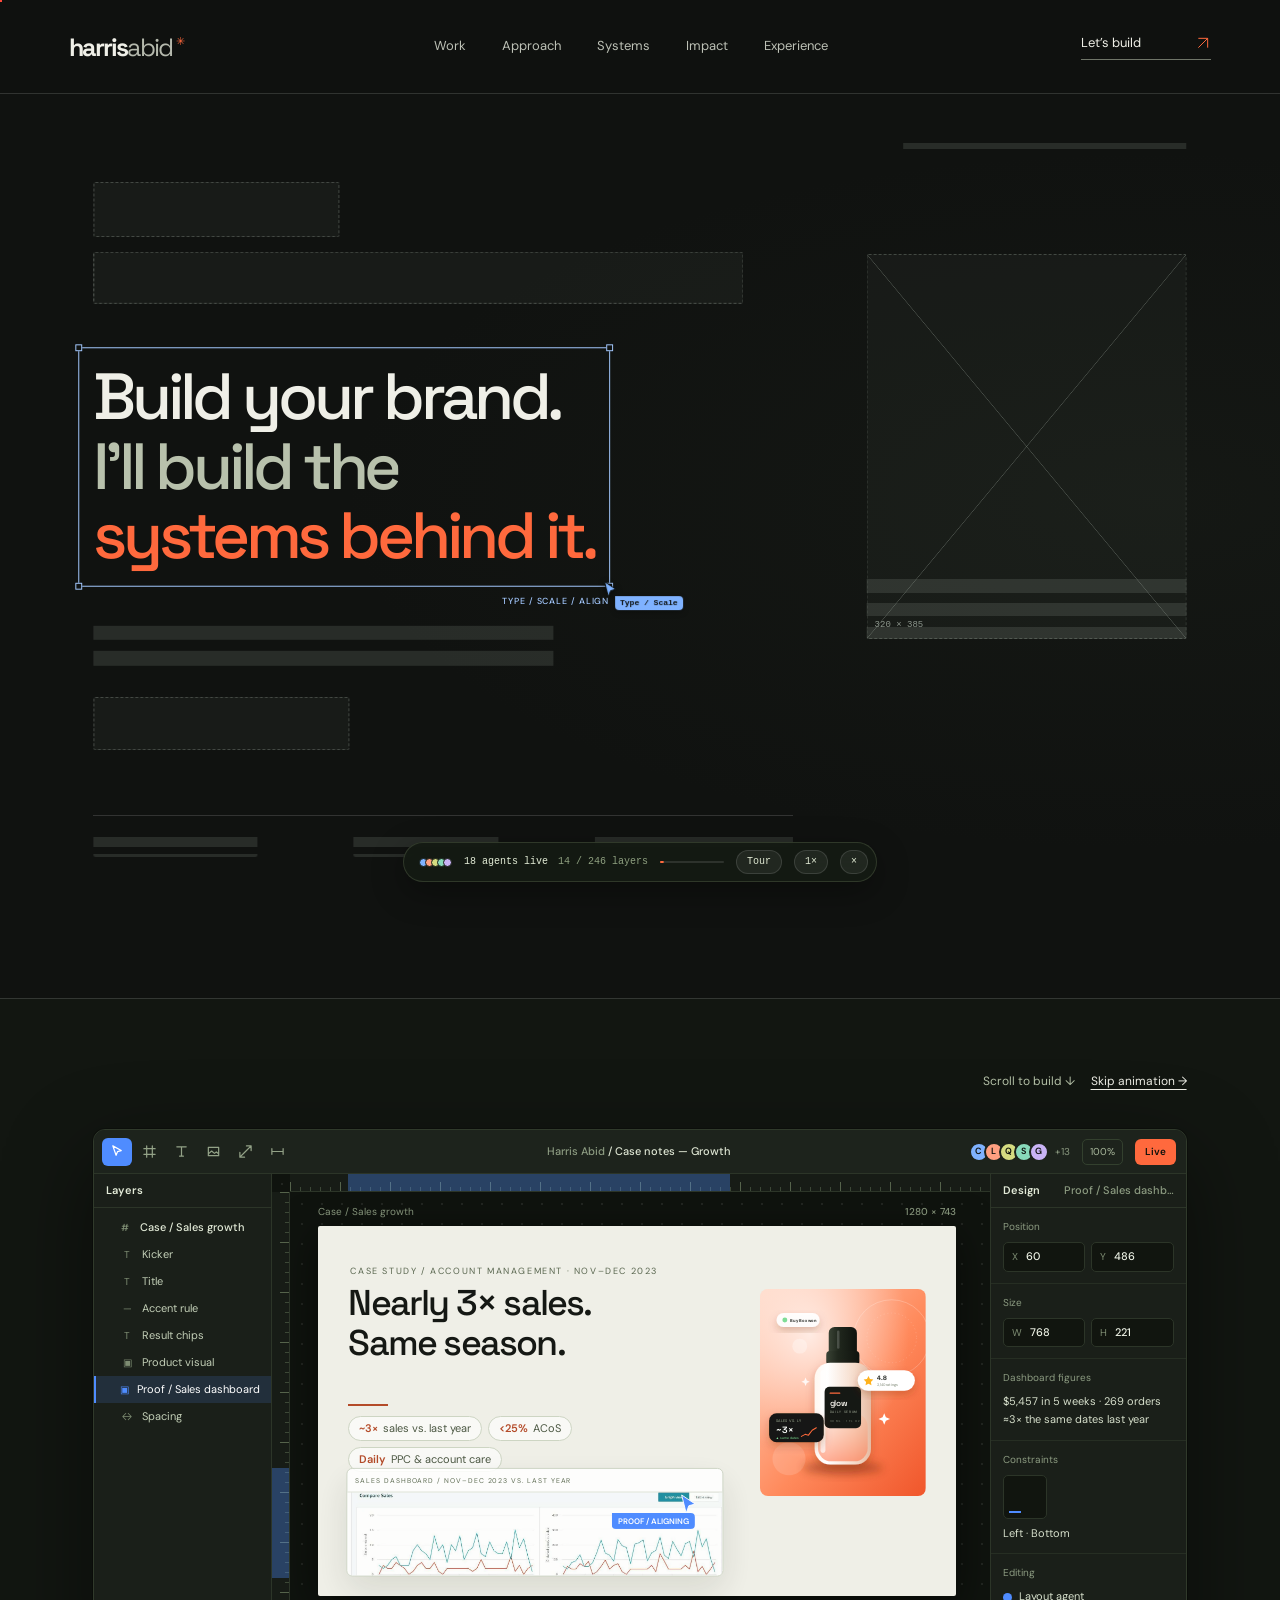
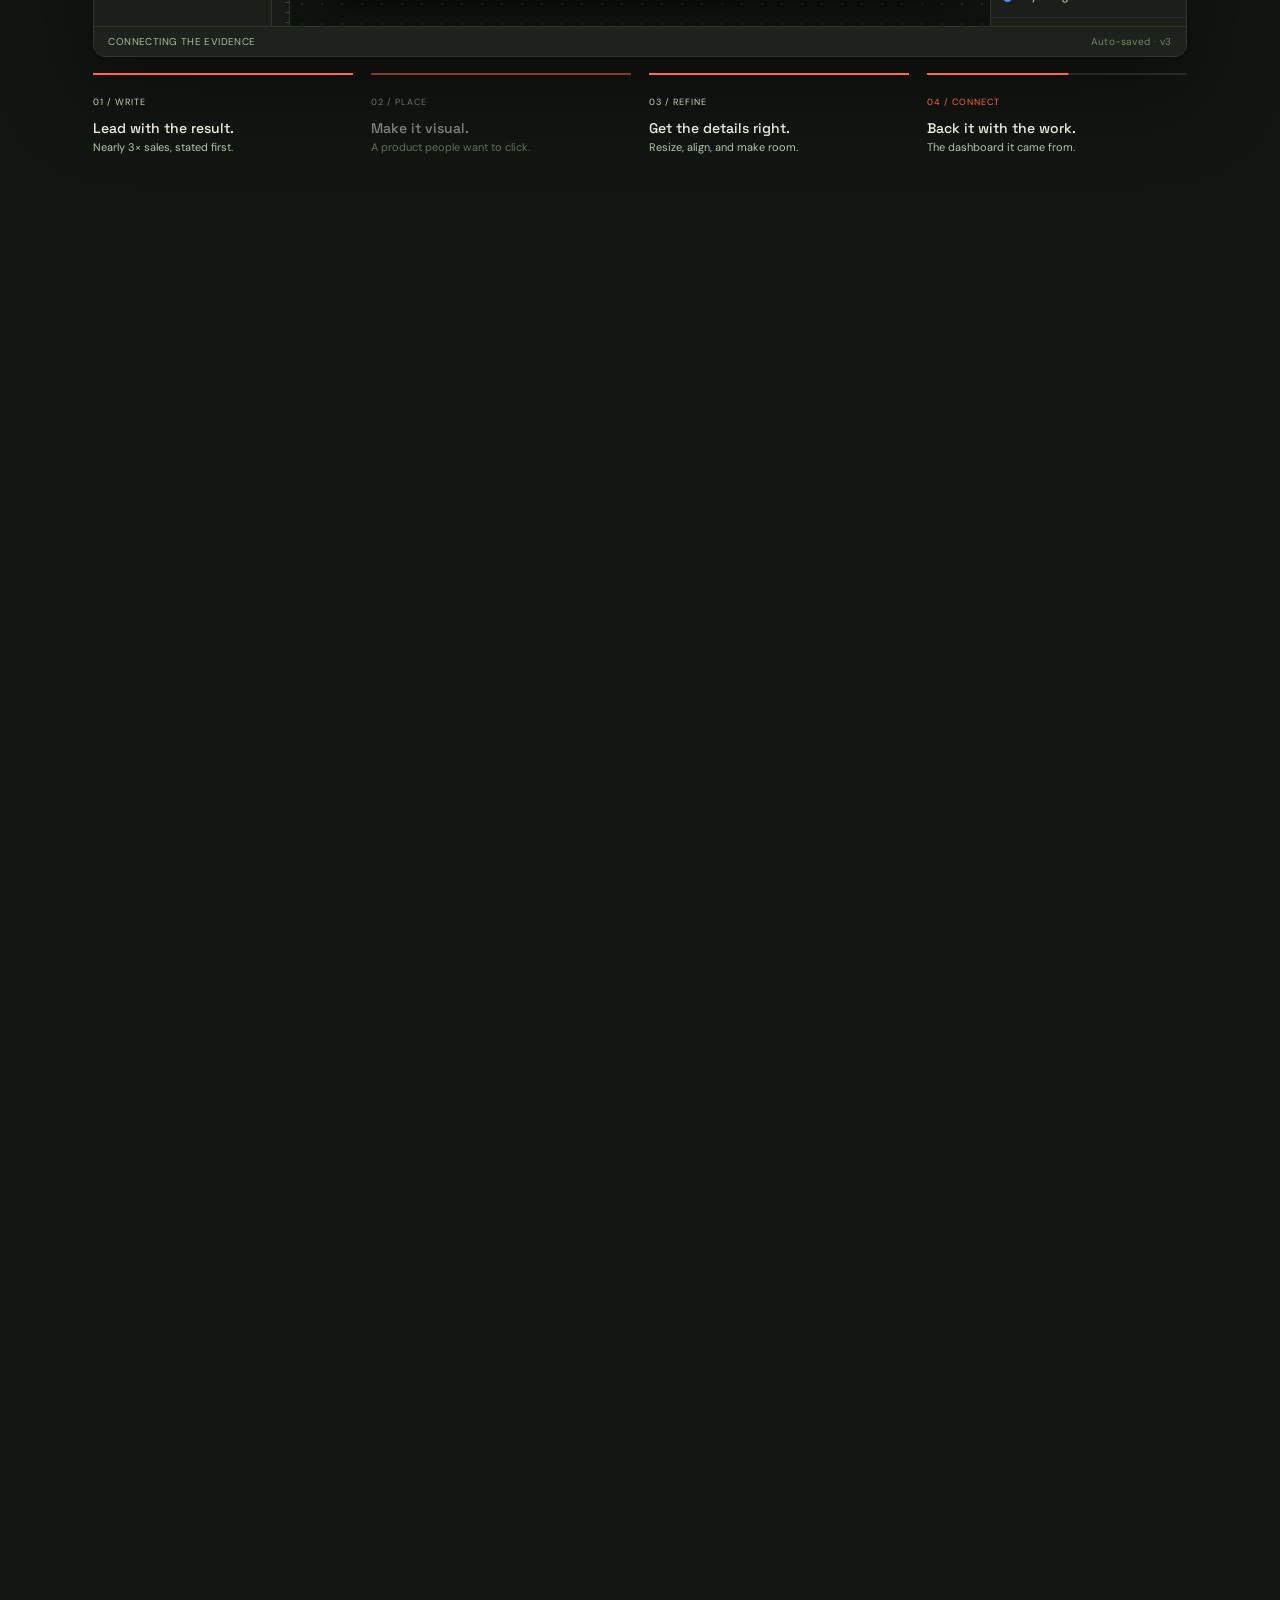
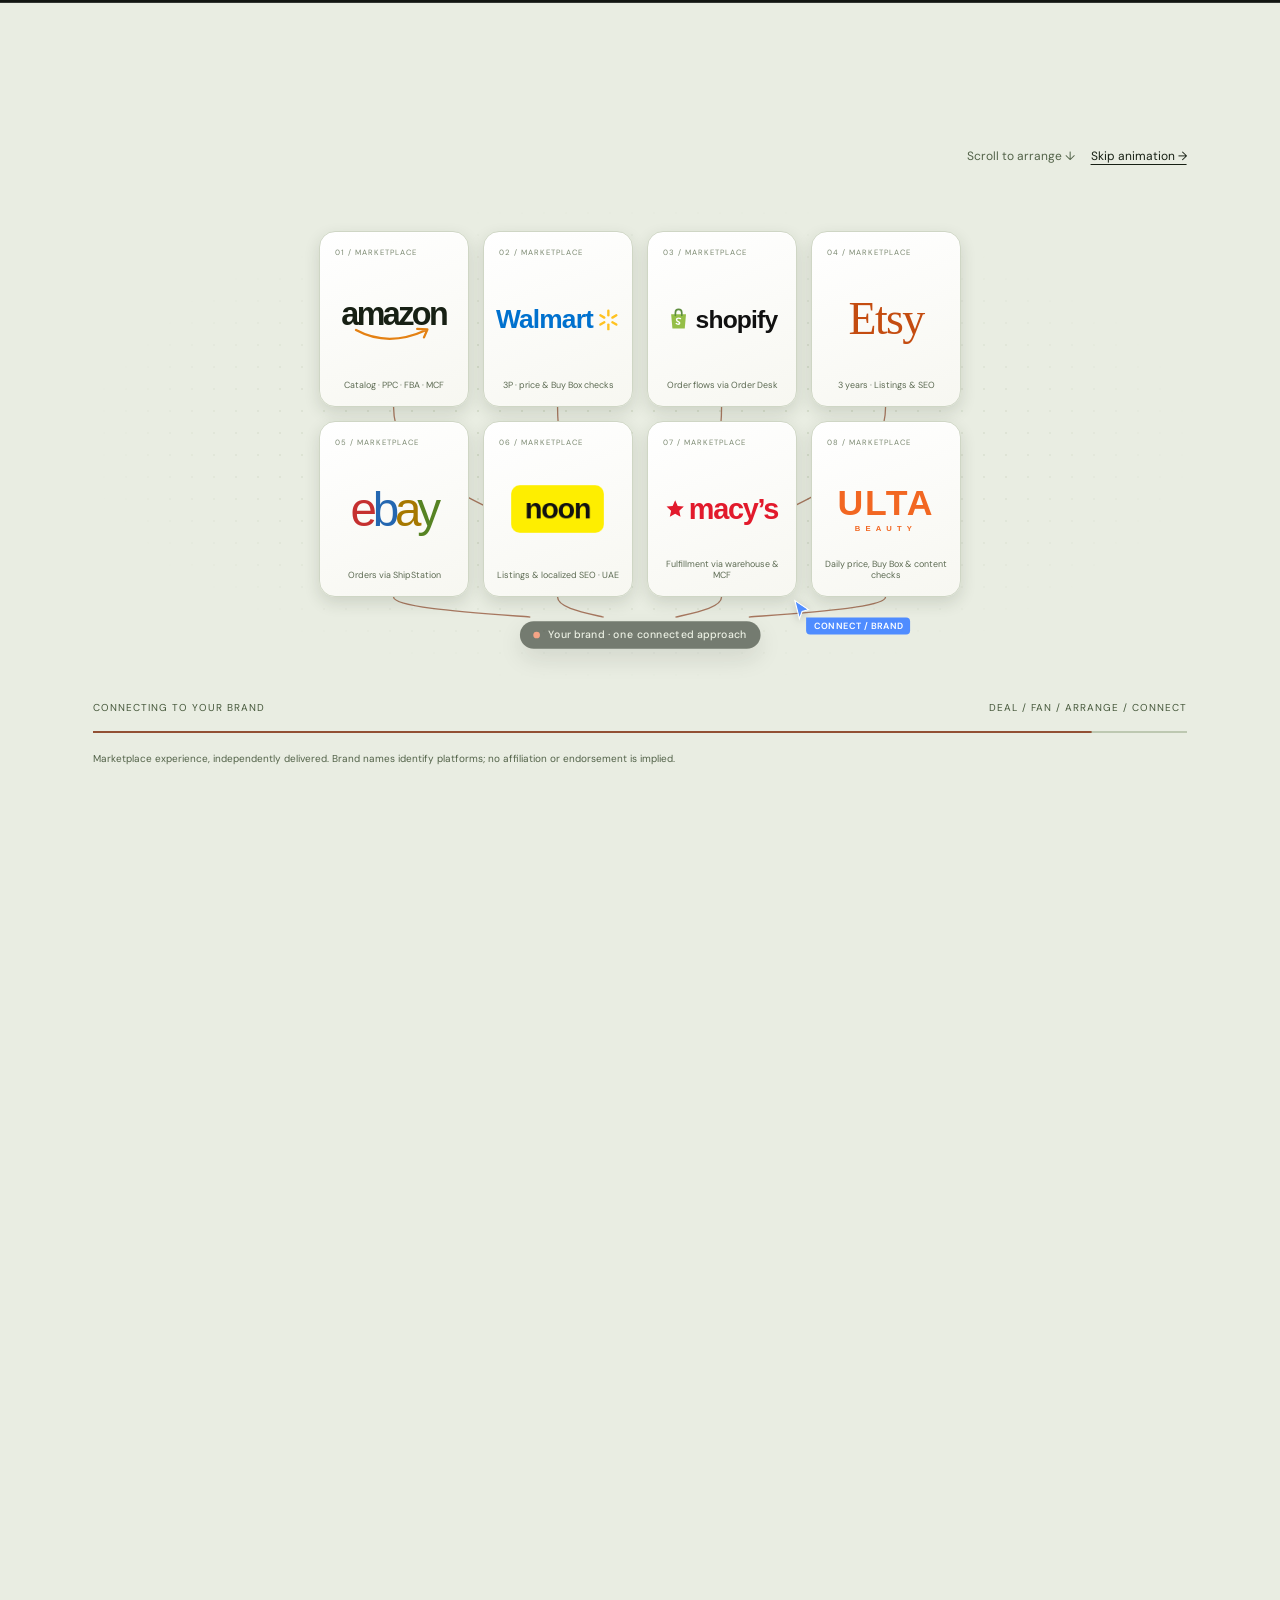
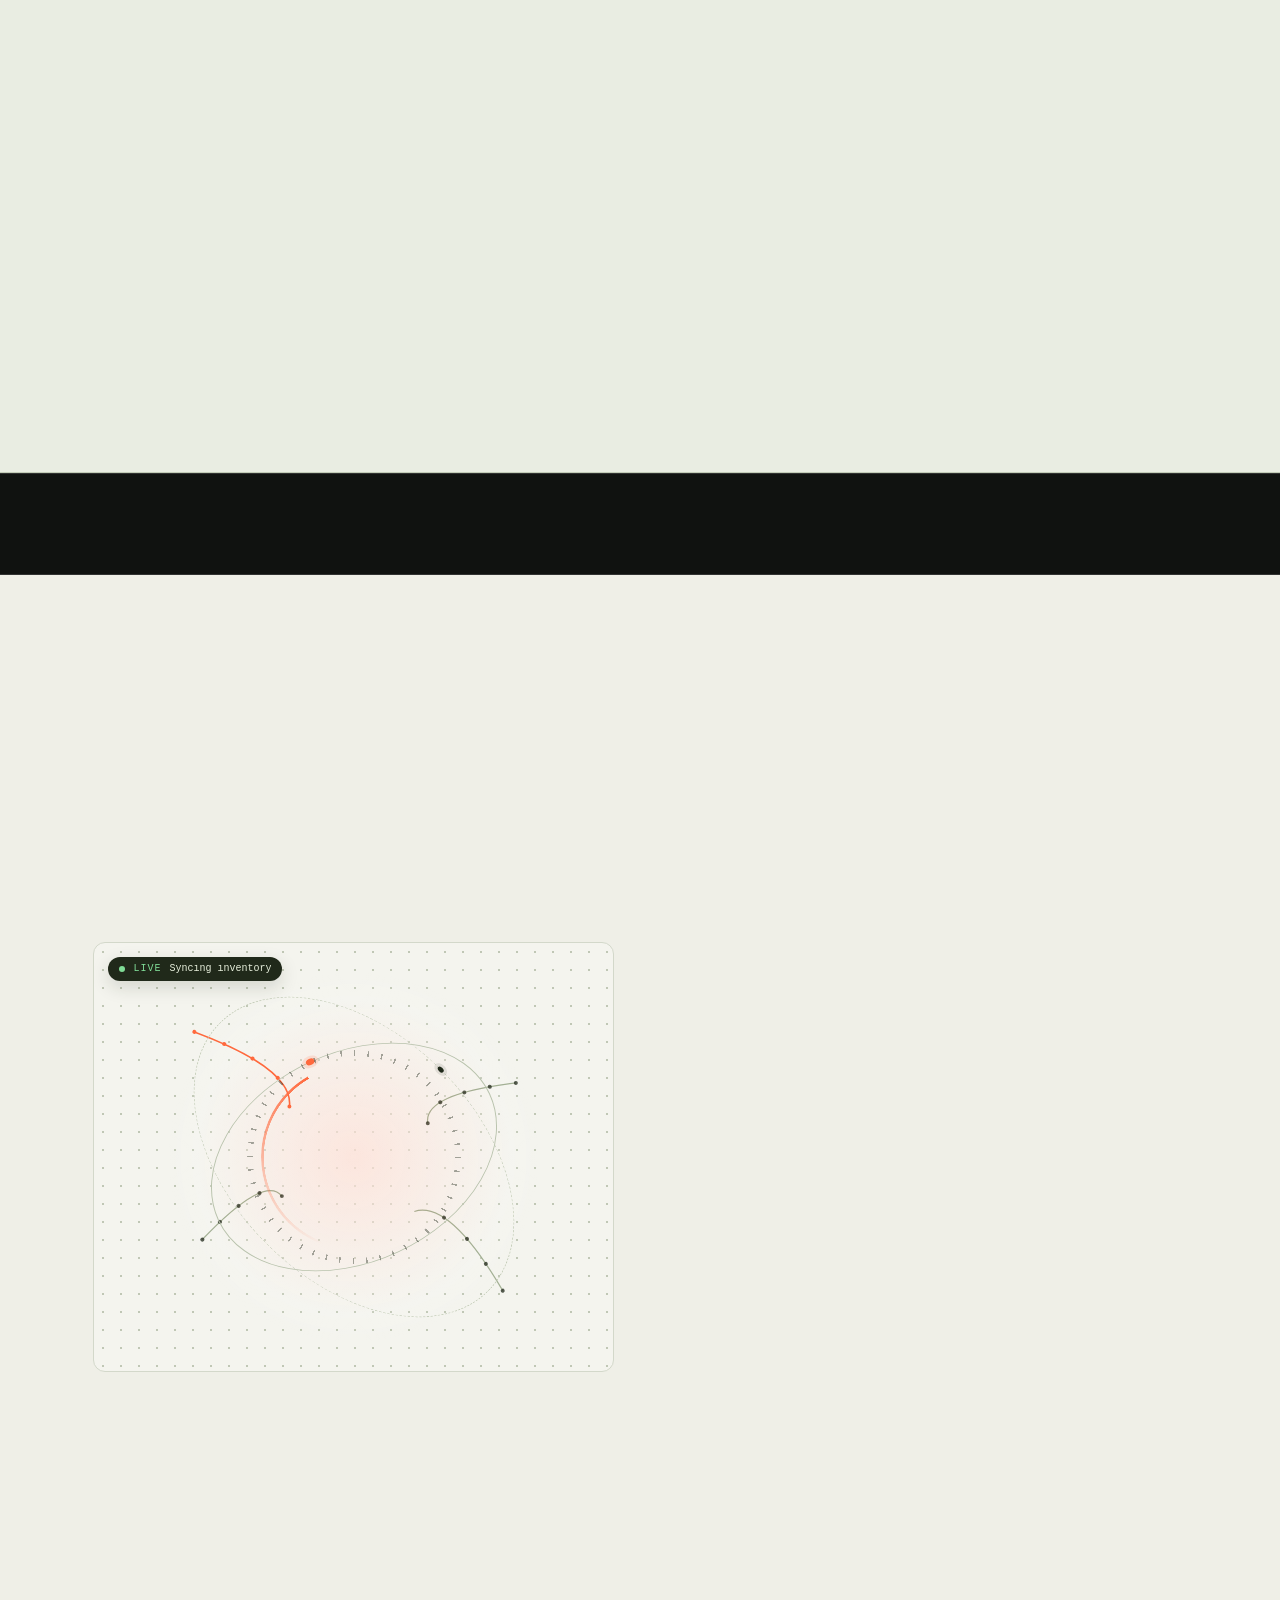
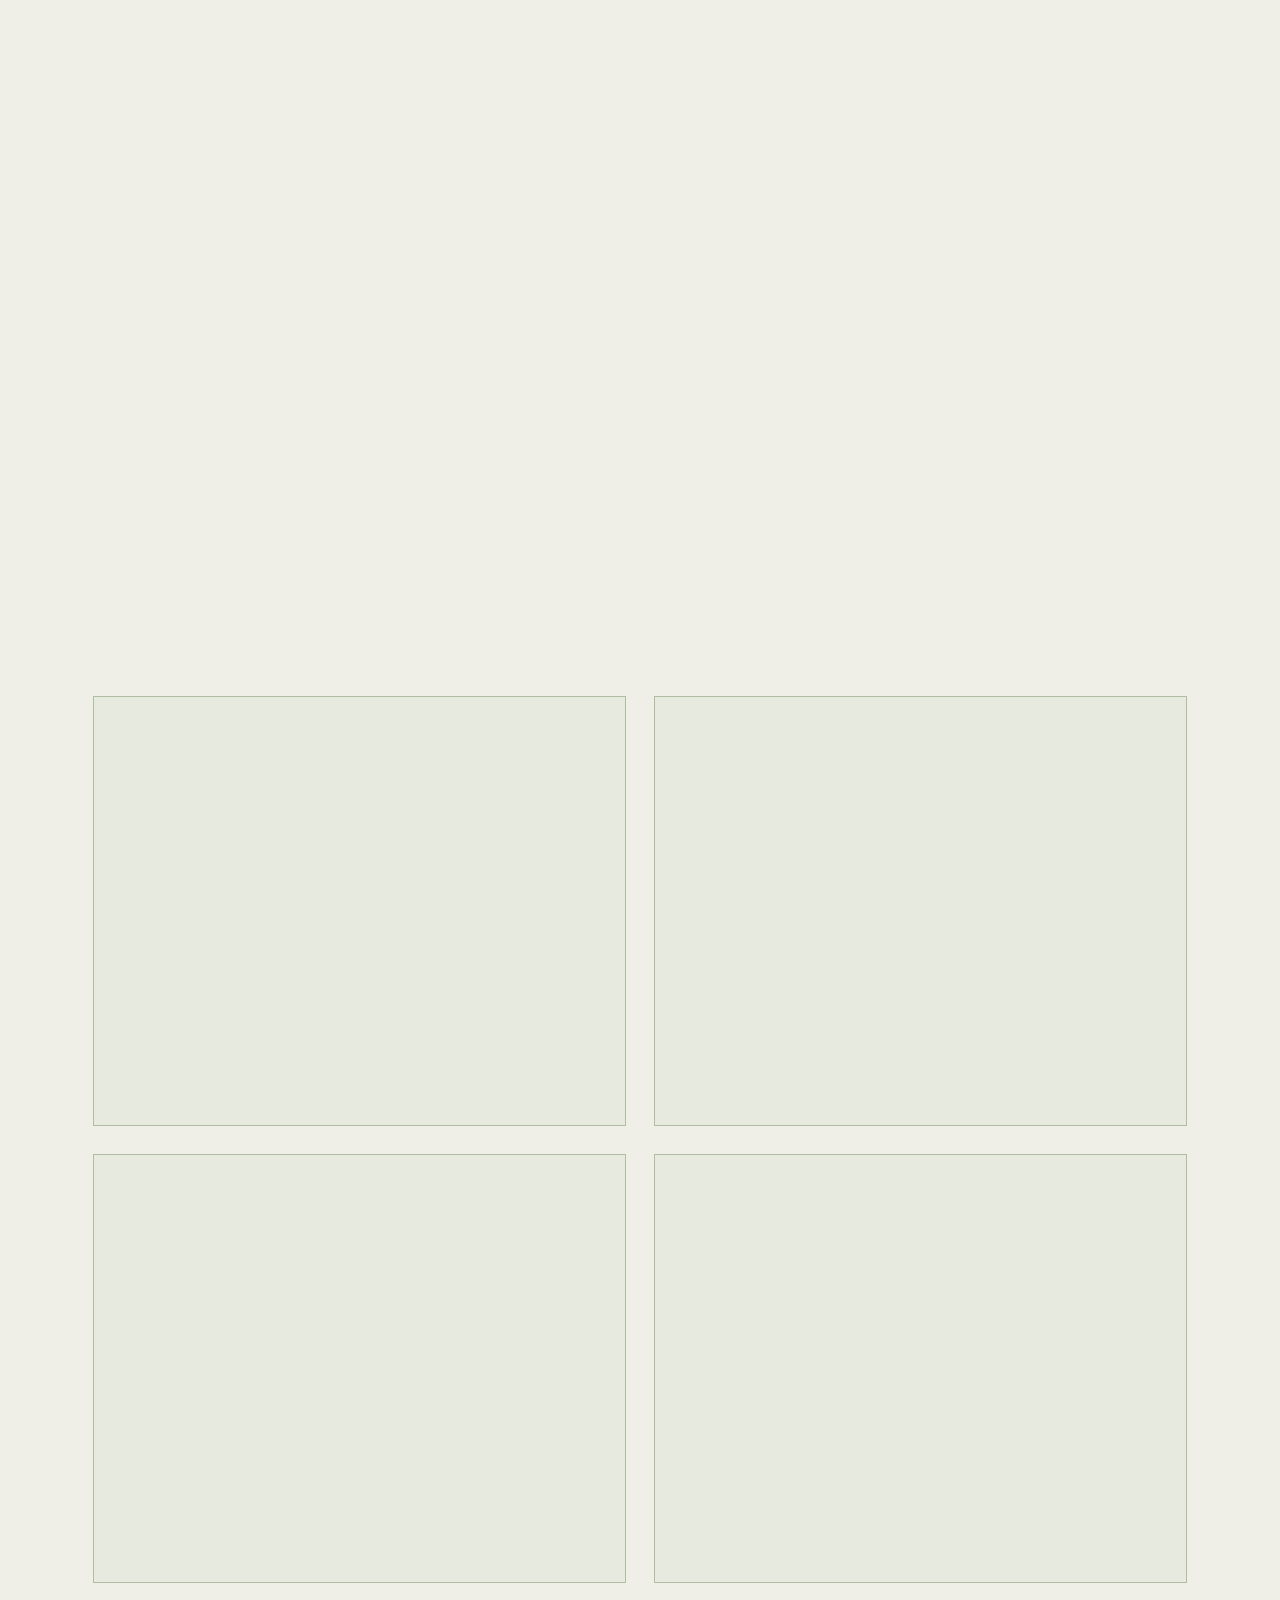
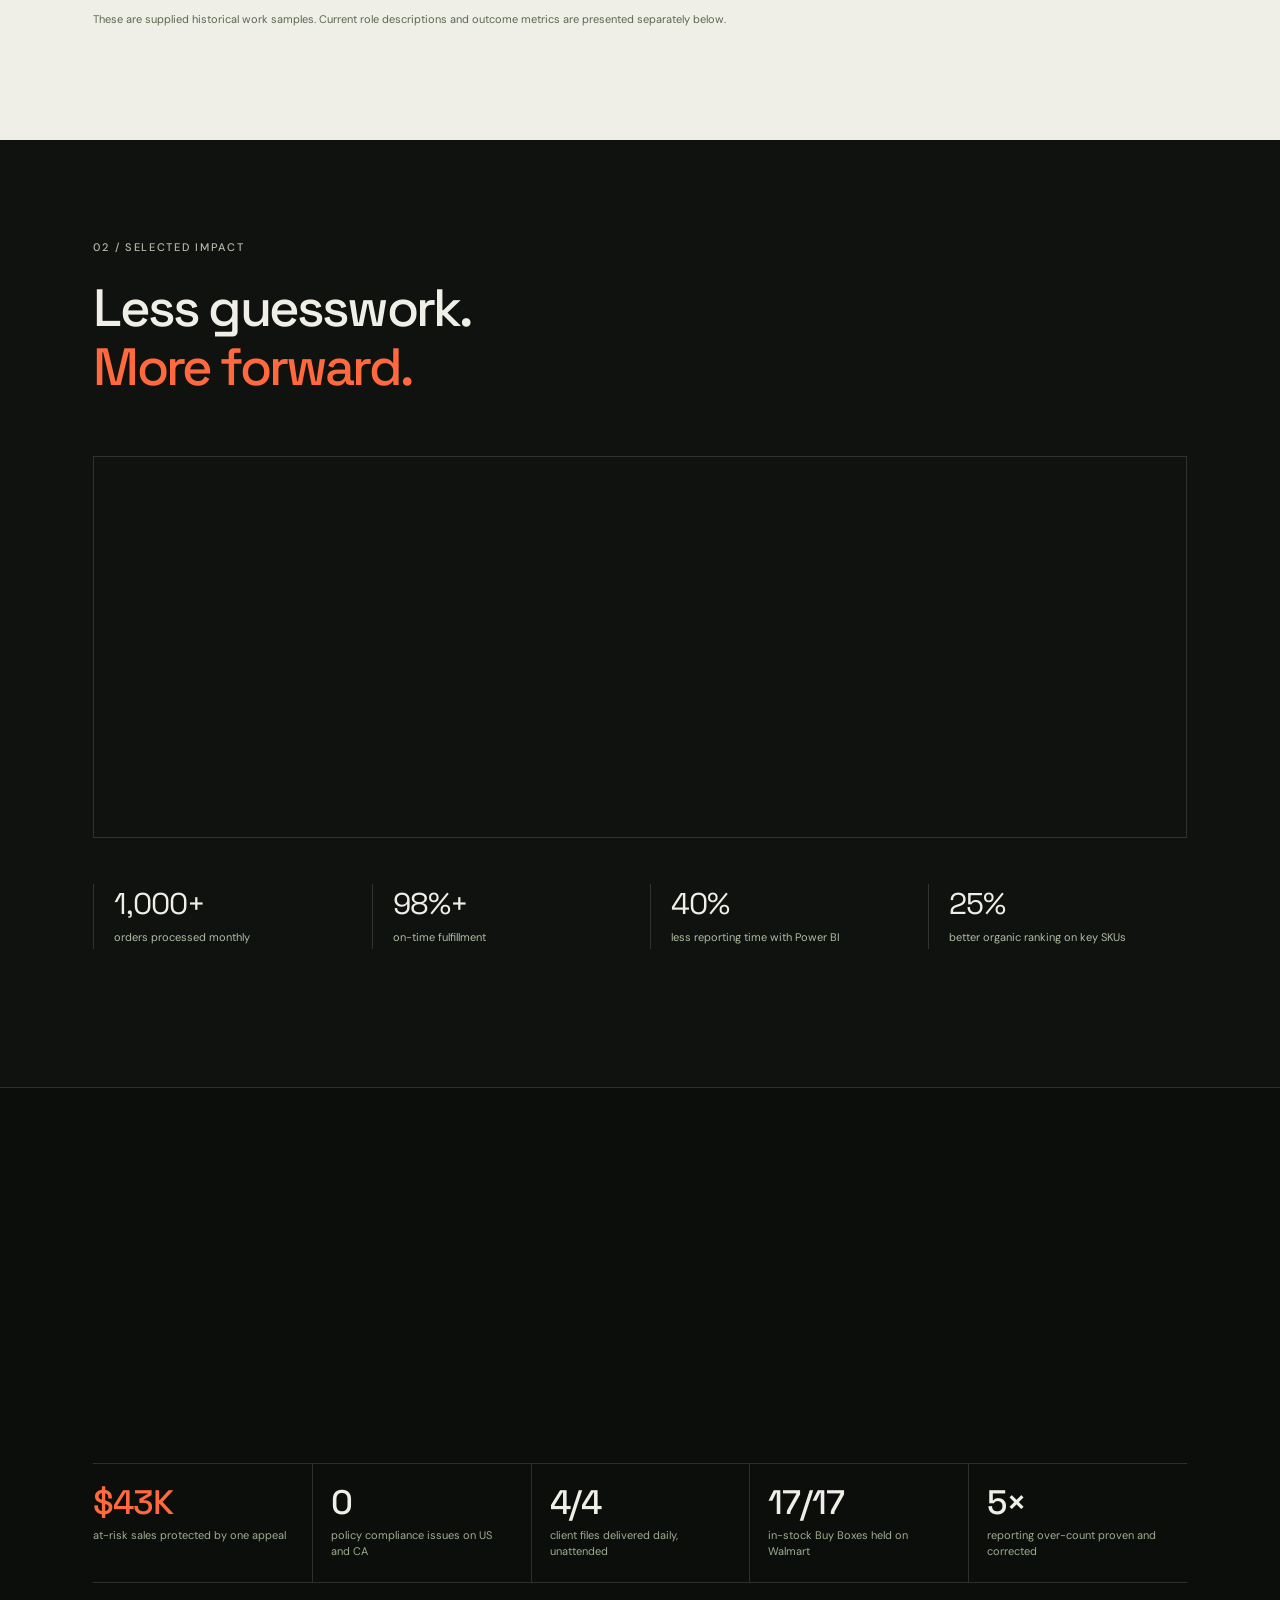
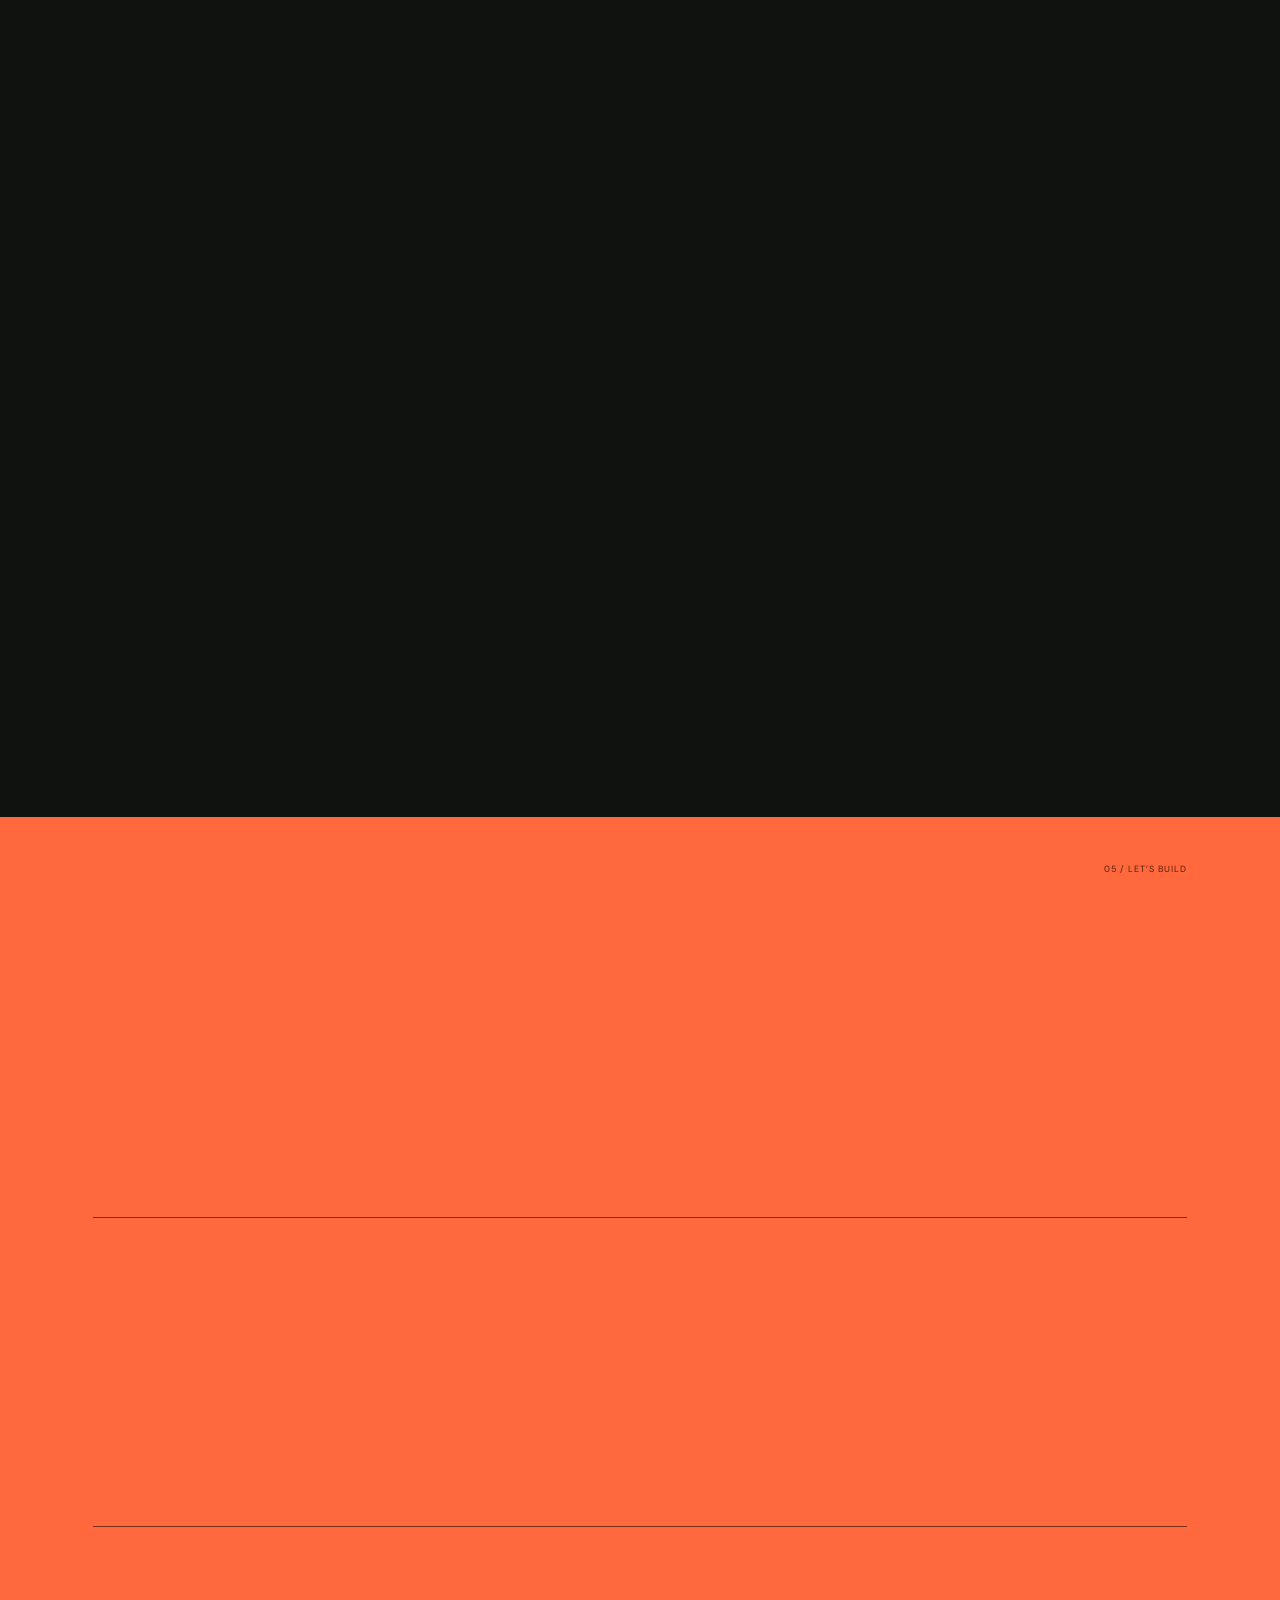
==== commit 6ef362fe: "Point canonical, social tags, JSON-LD, robots and sitemap at the Cloudflare URL Co-Authored-By: Clau" ====
--- a/index.html
+++ b/index.html
@@ -5,7 +5,7 @@
 <meta name="theme-color" content="#101210"><meta name="description" content="Amazon & Walmart operations specialist building AI-agent workflows that protect account health, recover revenue and keep listings clean. Remote, 7+ years."><meta name="author" content="Harris Abid"><meta name="robots" content="index,follow,max-image-preview:large">
 <title>Harris Abid — Amazon &amp; Walmart Operations · AI Automation</title>
 <link rel="icon" href="data:image/svg+xml,%3Csvg xmlns='http://www.w3.org/2000/svg' viewBox='0 0 100 100'%3E%3Crect width='100' height='100' rx='20' fill='%23ff693d'/%3E%3Ctext x='17' y='69' font-size='58' font-family='Arial' font-weight='bold'%3Eha%3C/text%3E%3C/svg%3E">
-<link rel="canonical" href="https://codehollic.github.io/Harris-Abid/"><link rel="me" href="https://www.linkedin.com/in/harrisabid/"><link rel="apple-touch-icon" href="assets/apple-touch-icon.png"><meta property="og:type" content="profile"><meta property="og:site_name" content="Harris Abid"><meta property="og:url" content="https://codehollic.github.io/Harris-Abid/"><meta property="og:title" content="Harris Abid — I run Amazon &amp; Walmart accounts. I build the agents that run them."><meta property="og:description" content="Amazon & Walmart operations specialist building AI-agent workflows that protect account health, recover revenue and keep listings clean. Remote, 7+ years."><meta property="og:image" content="https://codehollic.github.io/Harris-Abid/assets/og-card.jpg"><meta property="og:image:width" content="1200"><meta property="og:image:height" content="630"><meta property="og:image:alt" content="Harris Abid: marketplace operations and AI automation. $43K at-risk sales protected, about 3x sales in a case study, 2x Amazon Ads certified."><meta property="profile:first_name" content="Harris"><meta property="profile:last_name" content="Abid"><meta name="twitter:card" content="summary_large_image"><meta name="twitter:title" content="Harris Abid — Amazon &amp; Walmart Operations · AI Automation"><meta name="twitter:description" content="Amazon & Walmart operations specialist building AI-agent workflows that protect account health, recover revenue and keep listings clean. Remote, 7+ years."><meta name="twitter:image" content="https://codehollic.github.io/Harris-Abid/assets/og-card.jpg"><link rel="preconnect" href="https://fonts.googleapis.com"><link rel="preconnect" href="https://fonts.gstatic.com" crossorigin><link rel="stylesheet" href="https://fonts.googleapis.com/css2?family=DM+Sans:wght@400;450;500;600;650;700&amp;family=Space+Grotesk:wght@400;500;600;700&amp;display=swap"><script type="application/ld+json">{"@context":"https://schema.org","@type":"ProfilePage","url":"https://codehollic.github.io/Harris-Abid/","name":"Harris Abid — Marketplace Operations & AI Automation","dateModified":"2026-11-07","mainEntity":{"@type":"Person","@id":"https://codehollic.github.io/Harris-Abid/#harris","name":"Harris Abid","url":"https://codehollic.github.io/Harris-Abid/","image":"https://codehollic.github.io/Harris-Abid/assets/og-card.jpg","jobTitle":"Marketplace Operations & Automation Specialist","worksFor":{"@type":"Organization","name":"SAYN Beauty"},"description":"Amazon & Walmart operations specialist building AI-agent workflows that protect account health, recover revenue and keep listings clean. Remote, 7+ years.","email":"mailto:harrisbinabid2152@gmail.com","address":{"@type":"PostalAddress","addressLocality":"Jhelum","addressRegion":"Punjab","addressCountry":"PK"},"sameAs":["https://www.linkedin.com/in/harrisabid/"],"alumniOf":{"@type":"CollegeOrUniversity","name":"University of the Punjab"},"knowsAbout":["Amazon Seller Central","Amazon FBA","Amazon Multi-Channel Fulfillment","Amazon PPC","Walmart Seller Center","Mirakl","Listing optimization","Catalog management","Account health","FBA reimbursements","n8n","Python","AI agents","Power BI"],"hasCredential":[{"@type":"EducationalOccupationalCredential","name":"Amazon Ads Foundations Certification","credentialCategory":"certification","recognizedBy":{"@type":"Organization","name":"Amazon Ads"},"dateCreated":"2026-06","expires":"2028-06","identifier":"8436e005-1db6-4277-8849-dfbb4ec502b1"},{"@type":"EducationalOccupationalCredential","name":"Amazon Sponsored Ads Advanced Certification","credentialCategory":"certification","recognizedBy":{"@type":"Organization","name":"Amazon Ads"},"dateCreated":"2026-06","expires":"2028-06","identifier":"94c9c893-616f-4486-b8ca-a0ffb3e27dea"},{"@type":"EducationalOccupationalCredential","name":"Bachelor of Science, Computer Science","credentialCategory":"degree","recognizedBy":{"@type":"CollegeOrUniversity","name":"University of the Punjab"},"dateCreated":"2022"}]}}</script>
+<link rel="canonical" href="https://harris-abid.harrisbinabid2152.workers.dev/"><link rel="me" href="https://www.linkedin.com/in/harrisabid/"><link rel="apple-touch-icon" href="assets/apple-touch-icon.png"><meta property="og:type" content="profile"><meta property="og:site_name" content="Harris Abid"><meta property="og:url" content="https://harris-abid.harrisbinabid2152.workers.dev/"><meta property="og:title" content="Harris Abid — I run Amazon &amp; Walmart accounts. I build the agents that run them."><meta property="og:description" content="Amazon & Walmart operations specialist building AI-agent workflows that protect account health, recover revenue and keep listings clean. Remote, 7+ years."><meta property="og:image" content="https://harris-abid.harrisbinabid2152.workers.dev/assets/og-card.jpg"><meta property="og:image:width" content="1200"><meta property="og:image:height" content="630"><meta property="og:image:alt" content="Harris Abid: marketplace operations and AI automation. $43K at-risk sales protected, about 3x sales in a case study, 2x Amazon Ads certified."><meta property="profile:first_name" content="Harris"><meta property="profile:last_name" content="Abid"><meta name="twitter:card" content="summary_large_image"><meta name="twitter:title" content="Harris Abid — Amazon &amp; Walmart Operations · AI Automation"><meta name="twitter:description" content="Amazon & Walmart operations specialist building AI-agent workflows that protect account health, recover revenue and keep listings clean. Remote, 7+ years."><meta name="twitter:image" content="https://harris-abid.harrisbinabid2152.workers.dev/assets/og-card.jpg"><link rel="preconnect" href="https://fonts.googleapis.com"><link rel="preconnect" href="https://fonts.gstatic.com" crossorigin><link rel="stylesheet" href="https://fonts.googleapis.com/css2?family=DM+Sans:wght@400;450;500;600;650;700&amp;family=Space+Grotesk:wght@400;500;600;700&amp;display=swap"><script type="application/ld+json">{"@context":"https://schema.org","@type":"ProfilePage","url":"https://harris-abid.harrisbinabid2152.workers.dev/","name":"Harris Abid — Marketplace Operations & AI Automation","dateModified":"2026-11-07","mainEntity":{"@type":"Person","@id":"https://harris-abid.harrisbinabid2152.workers.dev/#harris","name":"Harris Abid","url":"https://harris-abid.harrisbinabid2152.workers.dev/","image":"https://harris-abid.harrisbinabid2152.workers.dev/assets/og-card.jpg","jobTitle":"Marketplace Operations & Automation Specialist","worksFor":{"@type":"Organization","name":"SAYN Beauty"},"description":"Amazon & Walmart operations specialist building AI-agent workflows that protect account health, recover revenue and keep listings clean. Remote, 7+ years.","email":"mailto:harrisbinabid2152@gmail.com","address":{"@type":"PostalAddress","addressLocality":"Jhelum","addressRegion":"Punjab","addressCountry":"PK"},"sameAs":["https://www.linkedin.com/in/harrisabid/"],"alumniOf":{"@type":"CollegeOrUniversity","name":"University of the Punjab"},"knowsAbout":["Amazon Seller Central","Amazon FBA","Amazon Multi-Channel Fulfillment","Amazon PPC","Walmart Seller Center","Mirakl","Listing optimization","Catalog management","Account health","FBA reimbursements","n8n","Python","AI agents","Power BI"],"hasCredential":[{"@type":"EducationalOccupationalCredential","name":"Amazon Ads Foundations Certification","credentialCategory":"certification","recognizedBy":{"@type":"Organization","name":"Amazon Ads"},"dateCreated":"2026-06","expires":"2028-06","identifier":"8436e005-1db6-4277-8849-dfbb4ec502b1"},{"@type":"EducationalOccupationalCredential","name":"Amazon Sponsored Ads Advanced Certification","credentialCategory":"certification","recognizedBy":{"@type":"Organization","name":"Amazon Ads"},"dateCreated":"2026-06","expires":"2028-06","identifier":"94c9c893-616f-4486-b8ca-a0ffb3e27dea"},{"@type":"EducationalOccupationalCredential","name":"Bachelor of Science, Computer Science","credentialCategory":"degree","recognizedBy":{"@type":"CollegeOrUniversity","name":"University of the Punjab"},"dateCreated":"2022"}]}}</script>
 <link rel="preload" as="image" href="assets/hero-agents.webp" fetchpriority="high"><link rel="stylesheet" href="styles.css"><script src="script.js" defer></script><script src="swarm.js" defer></script>
 </head>
 <body>
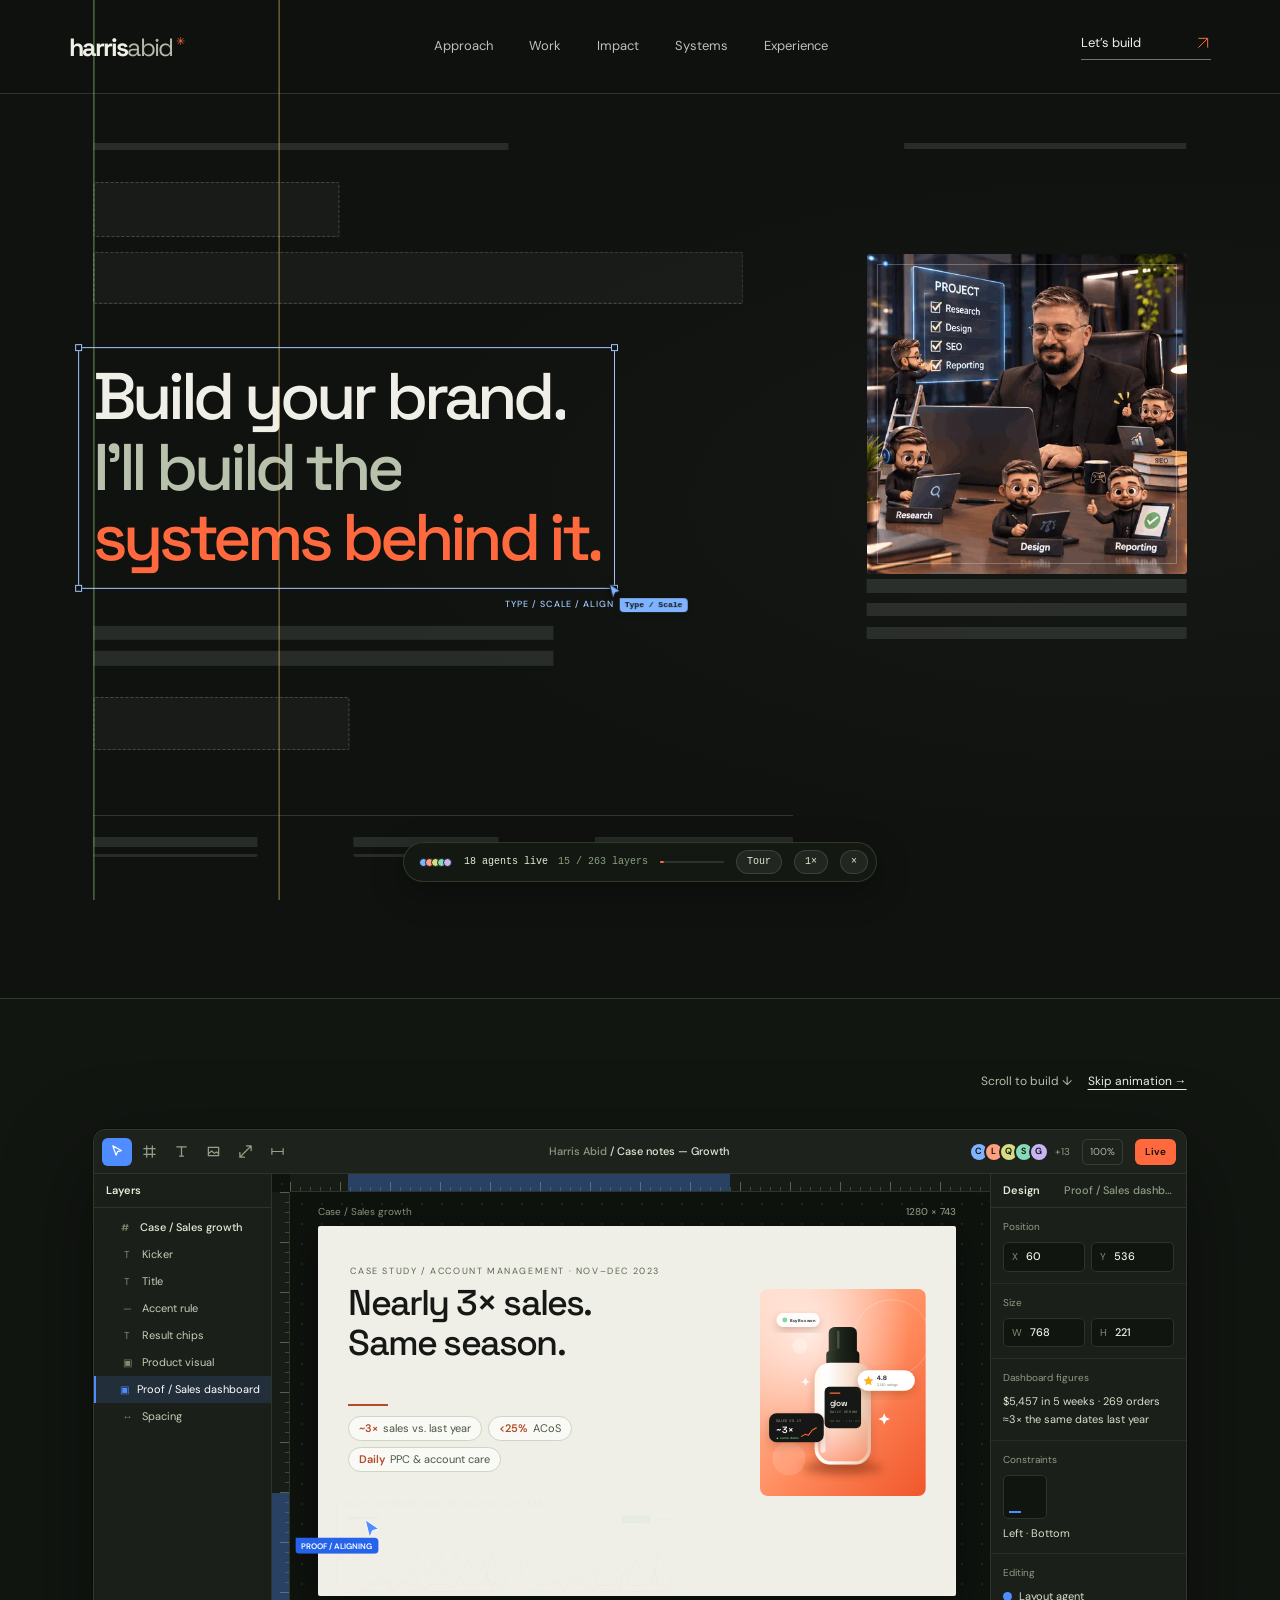
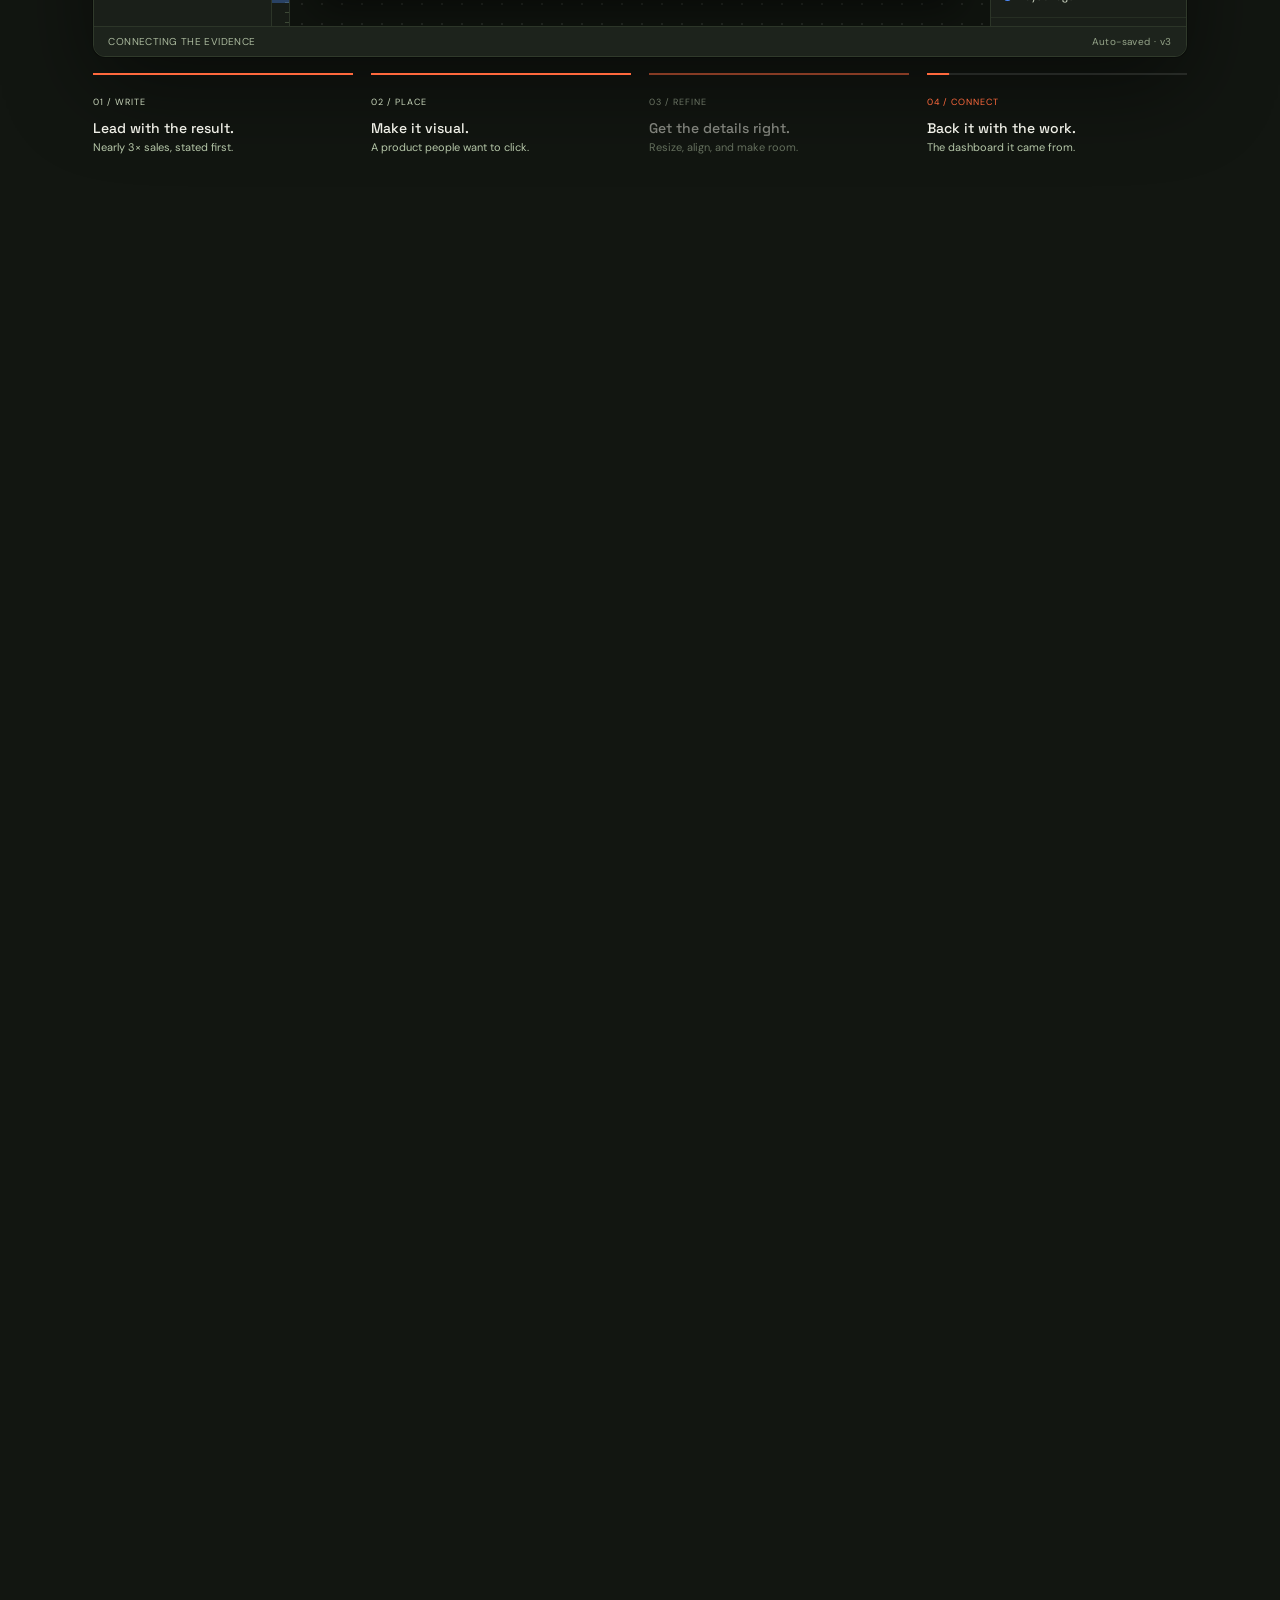
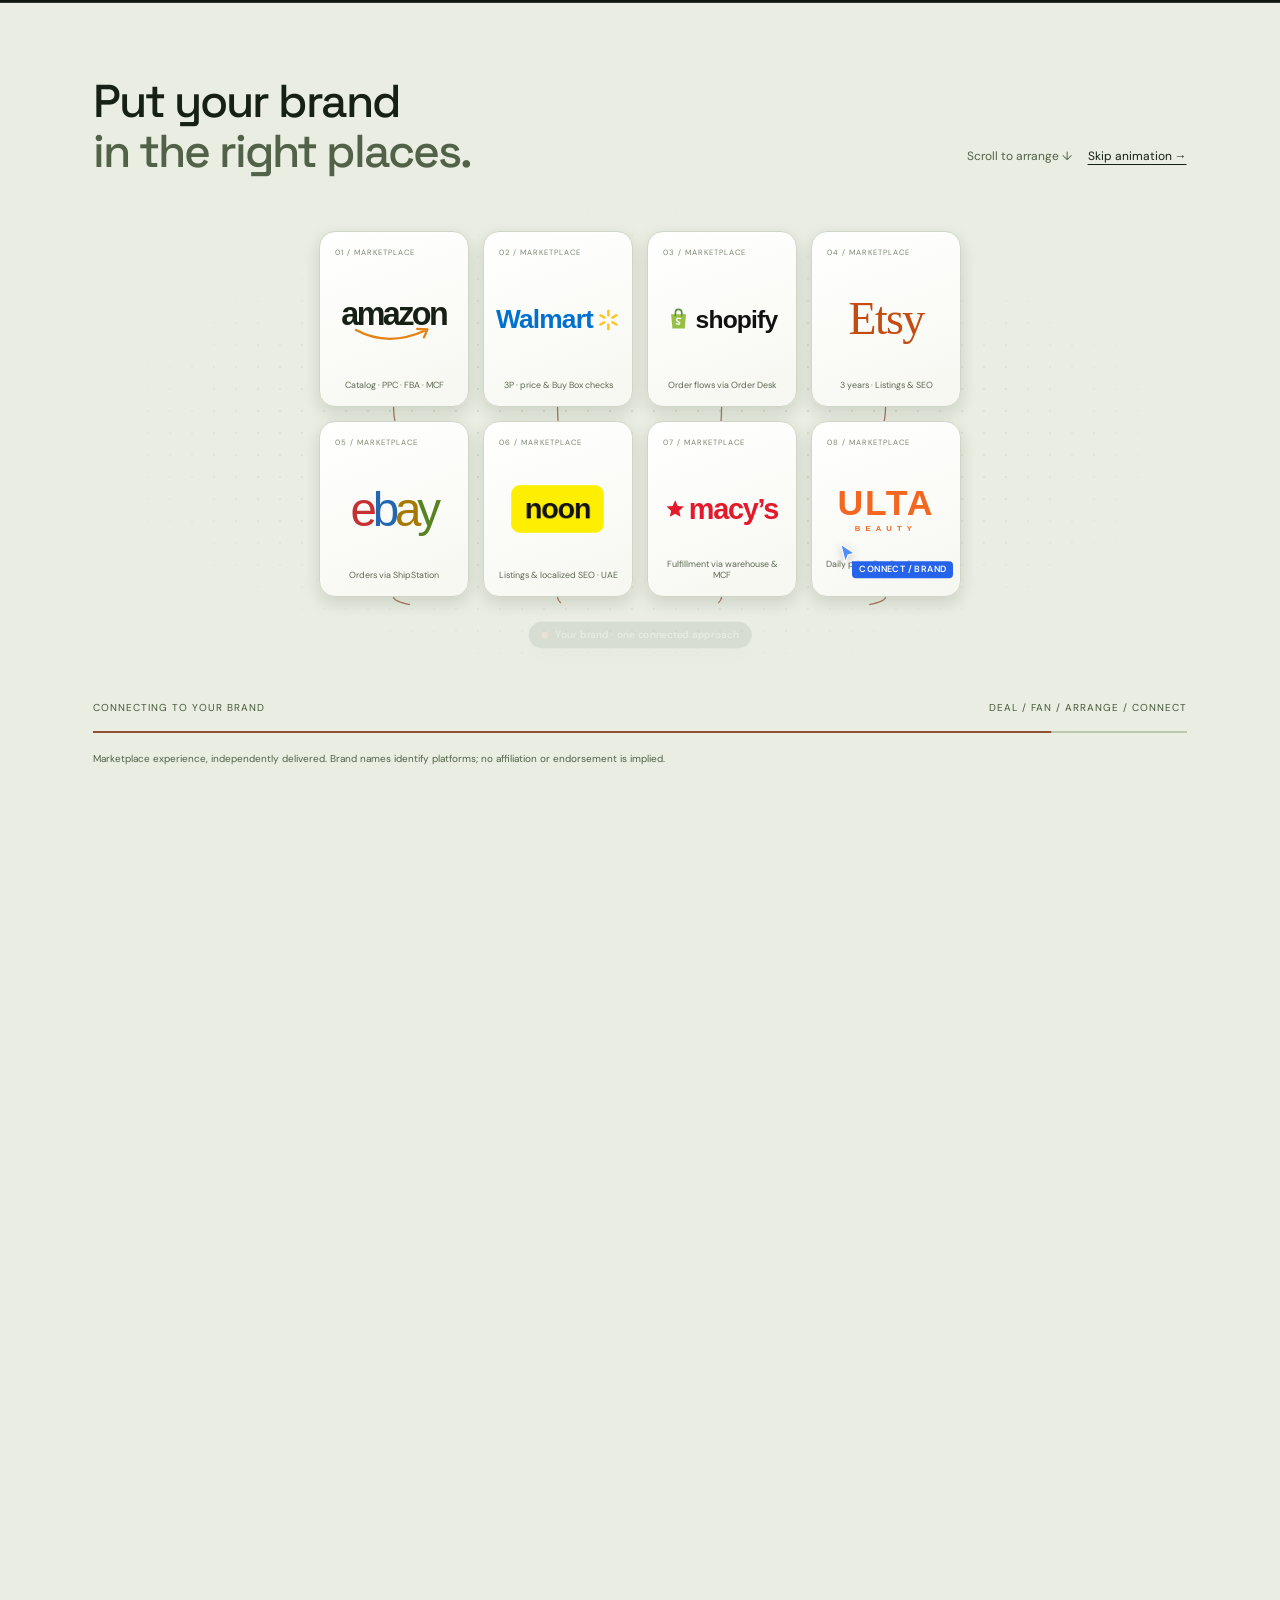
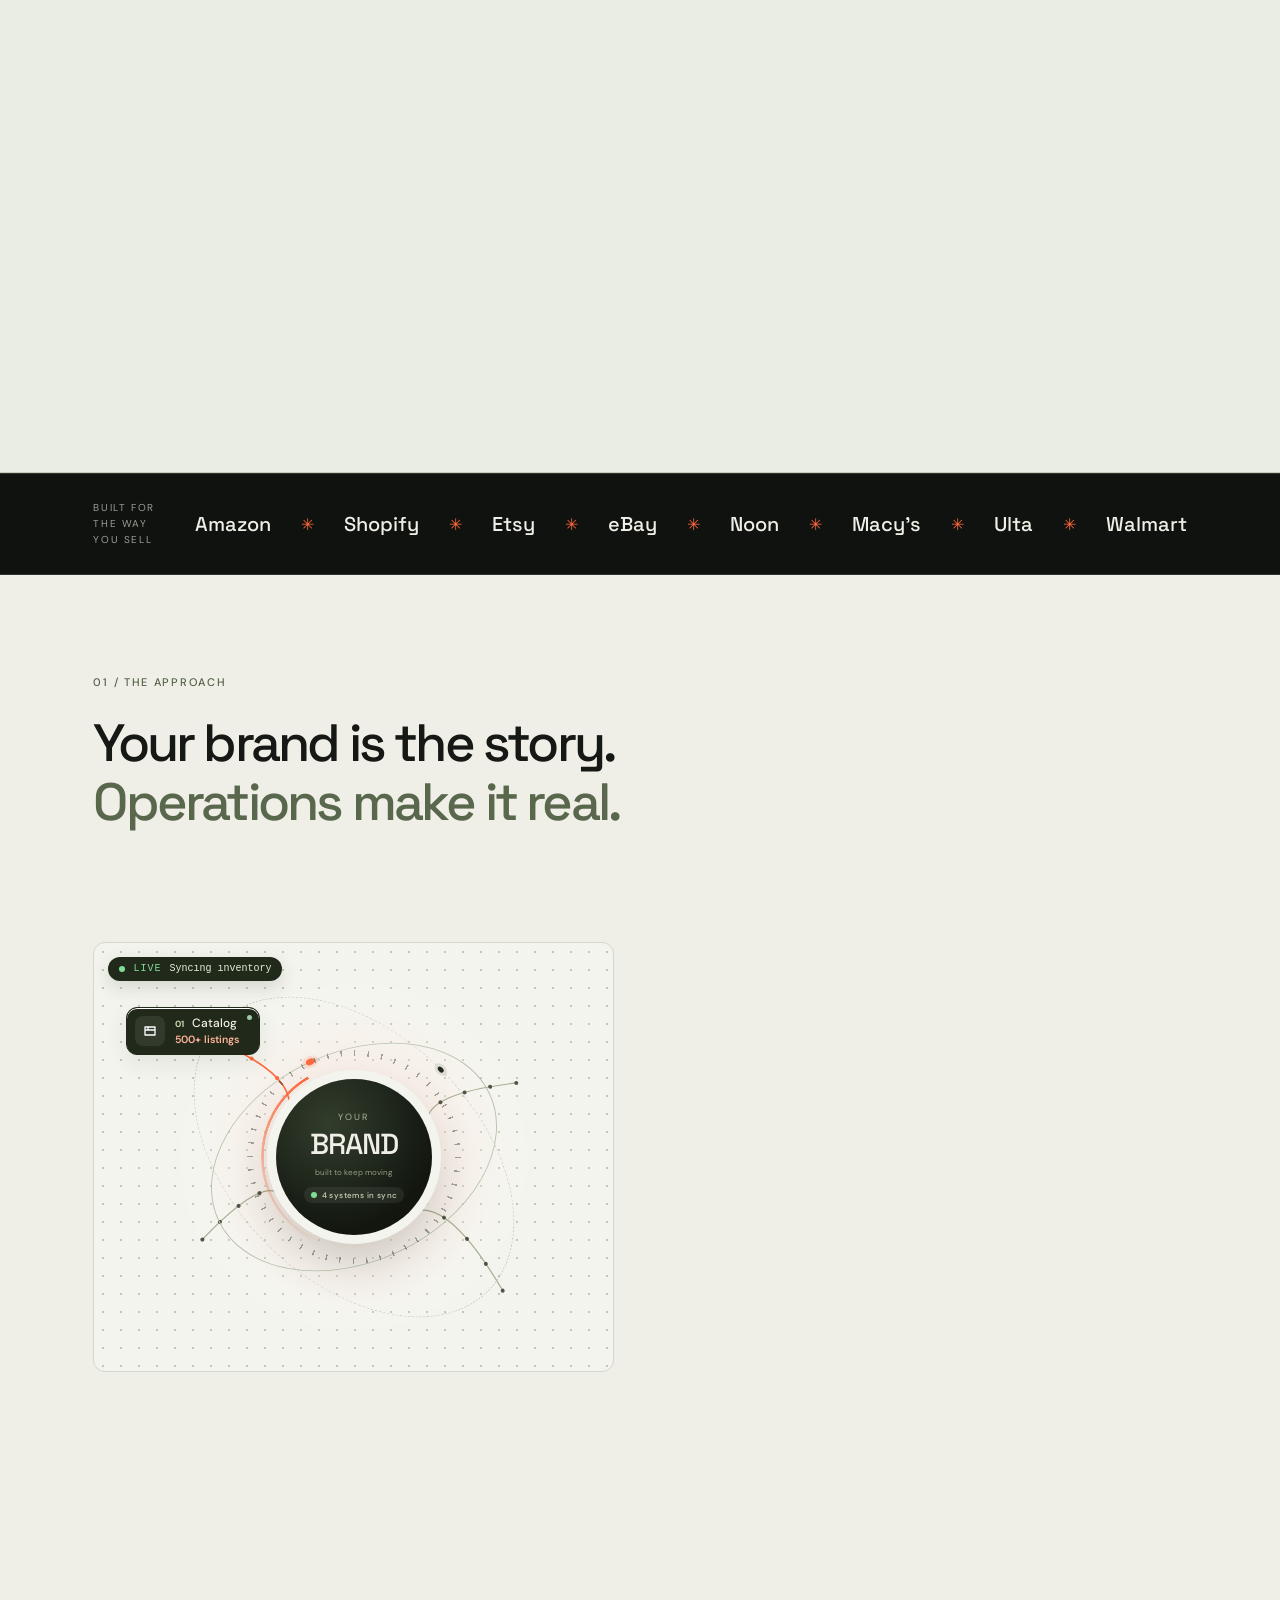
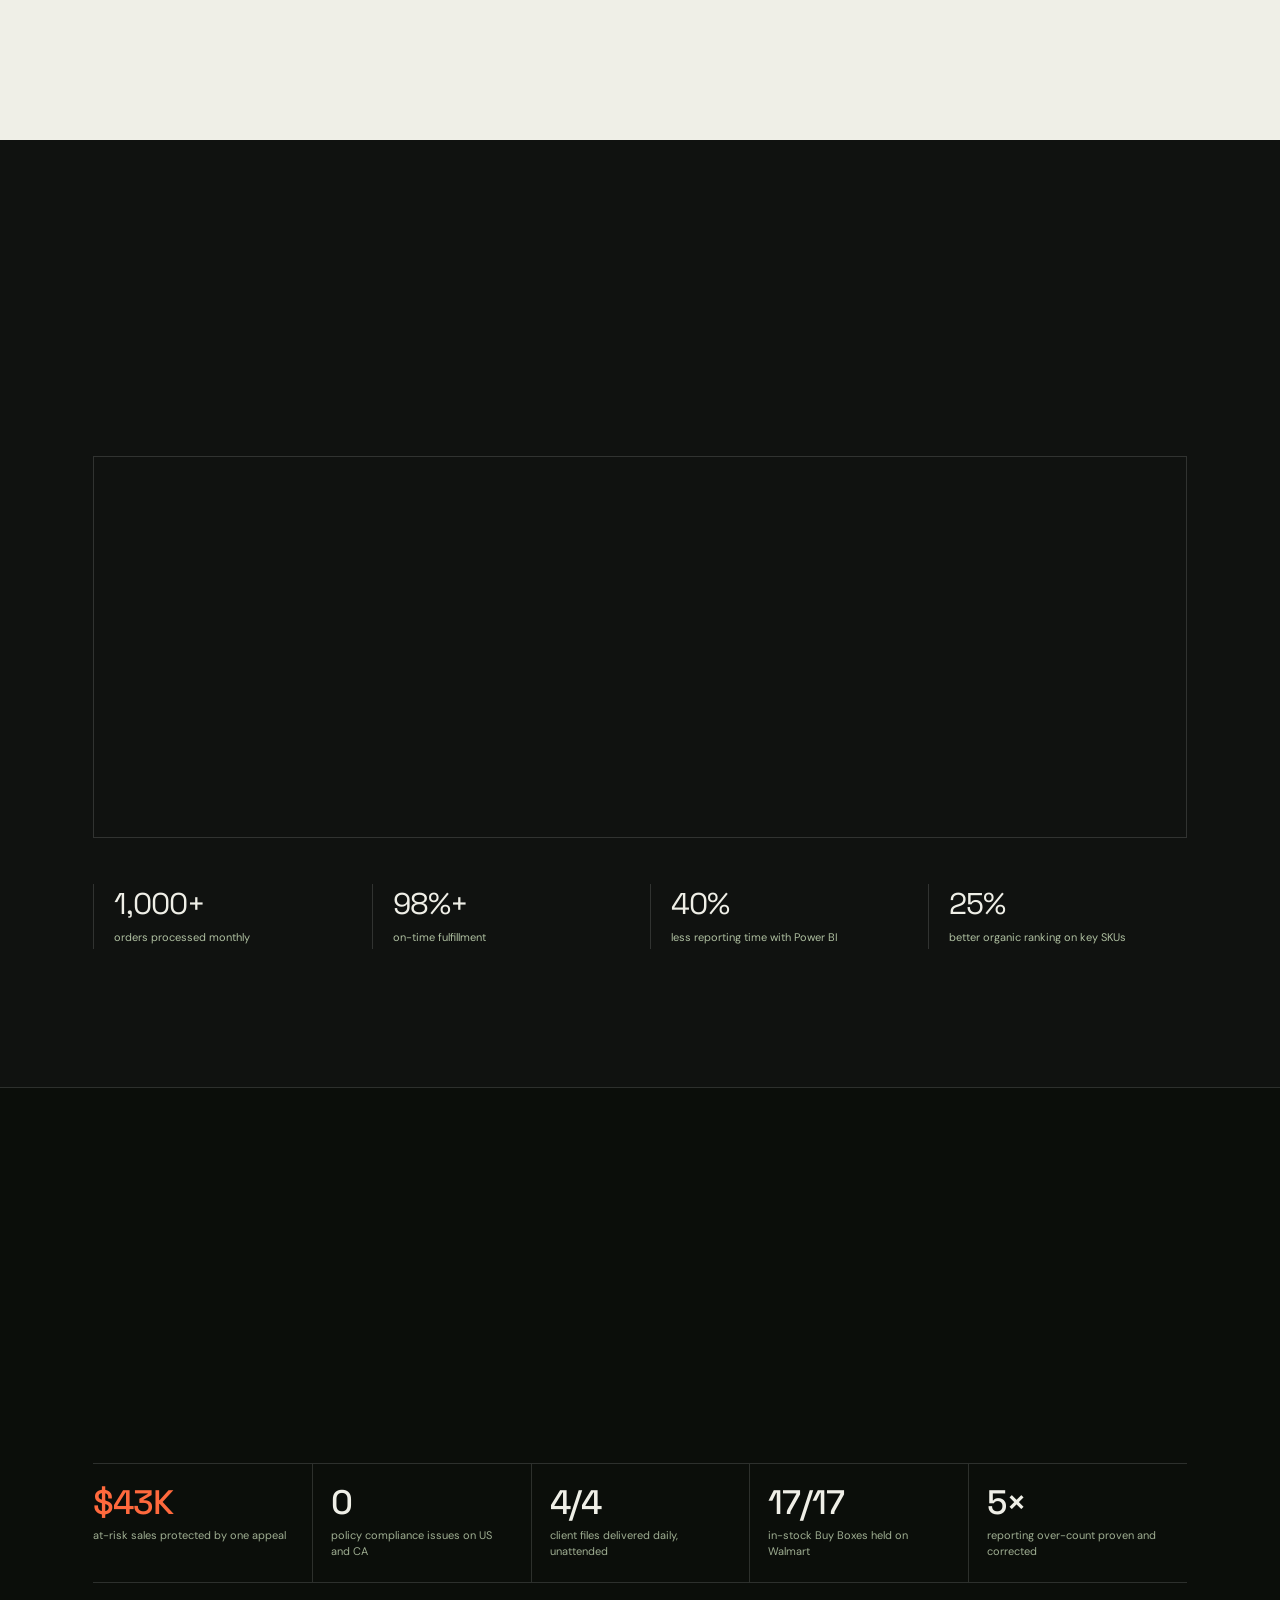
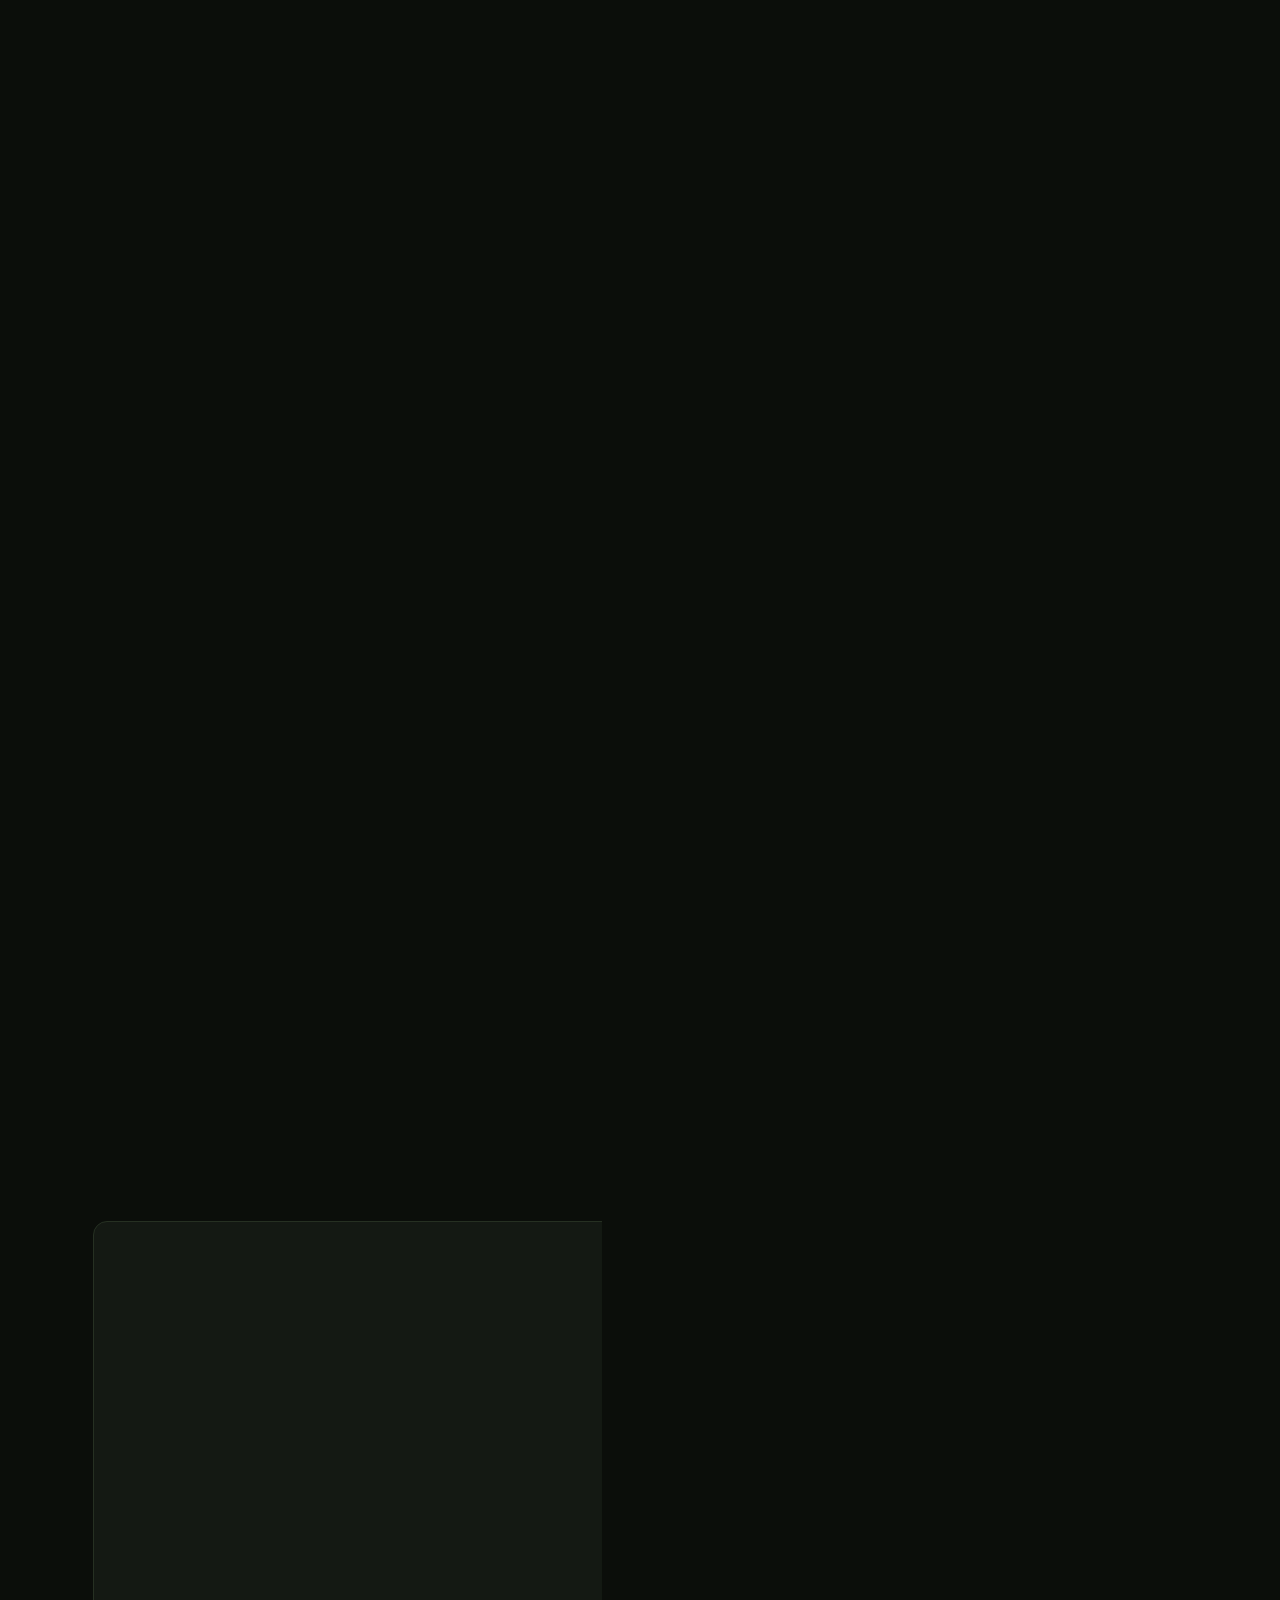
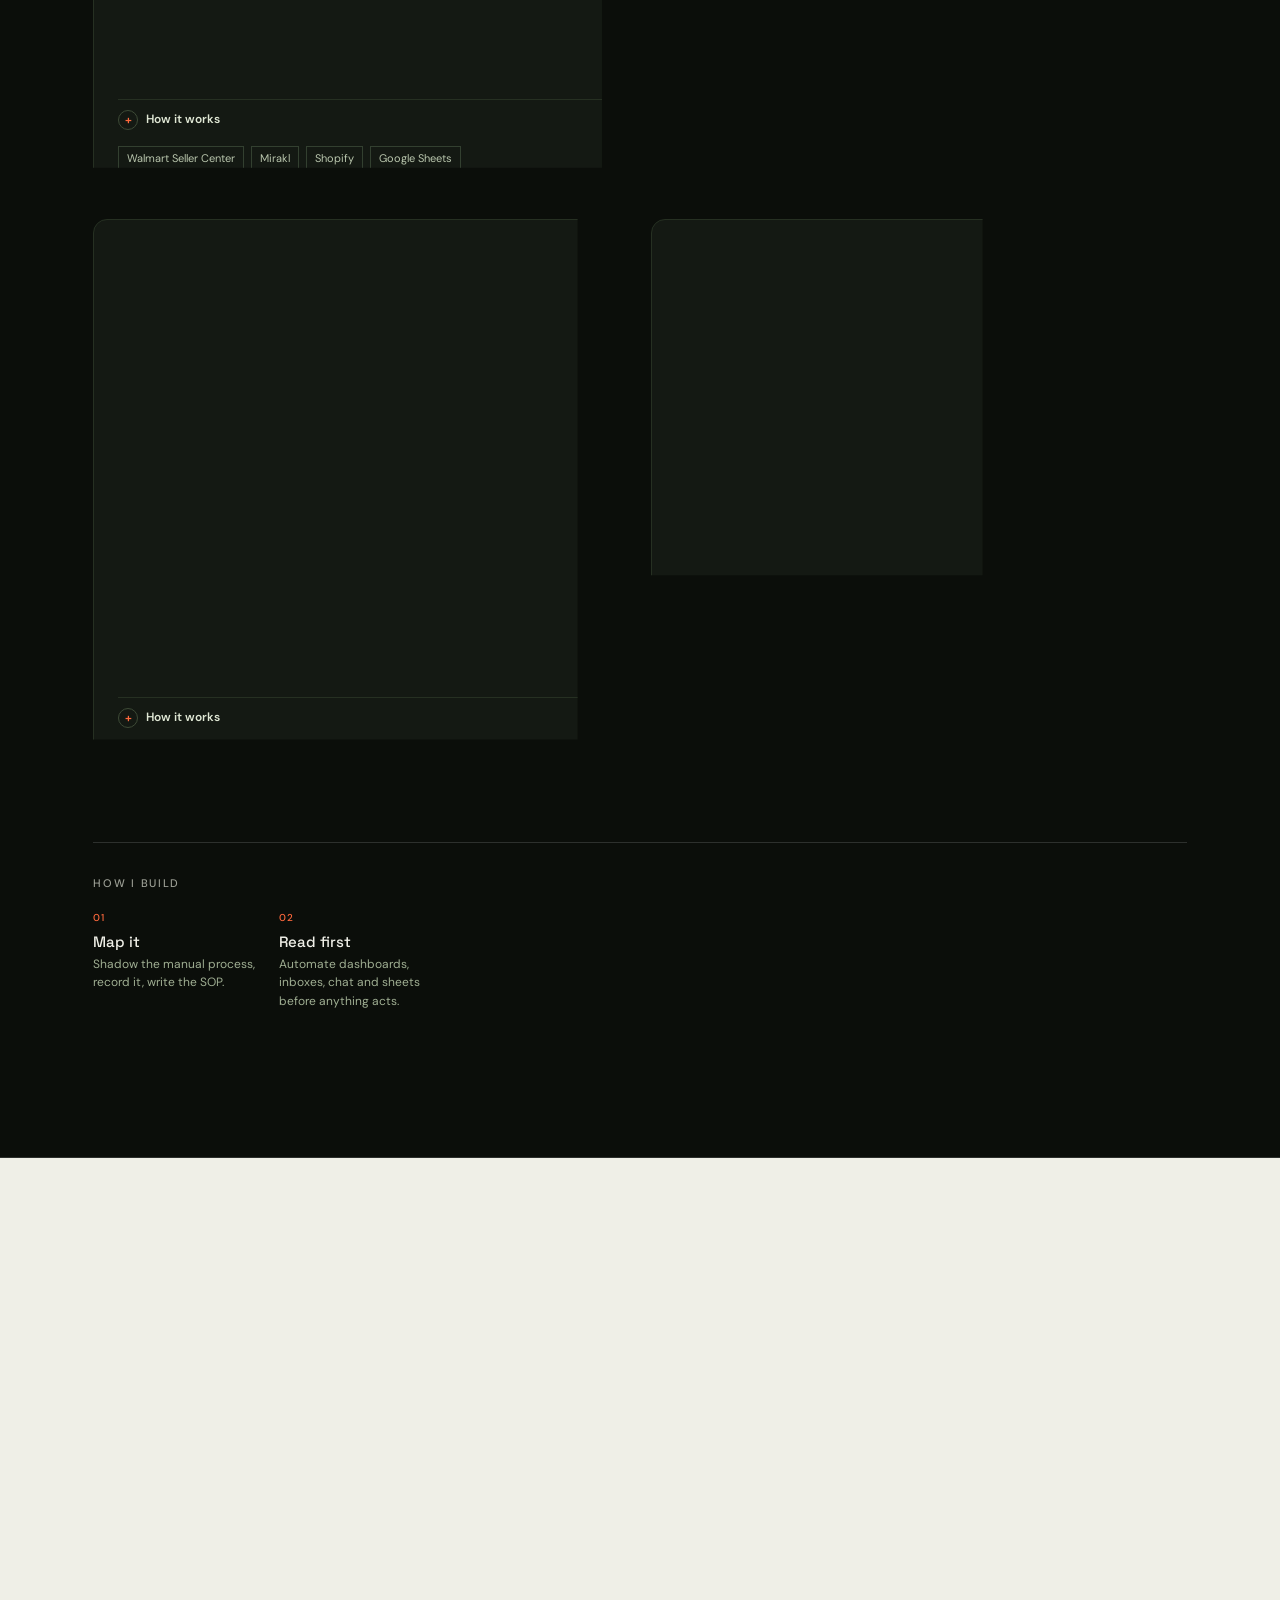
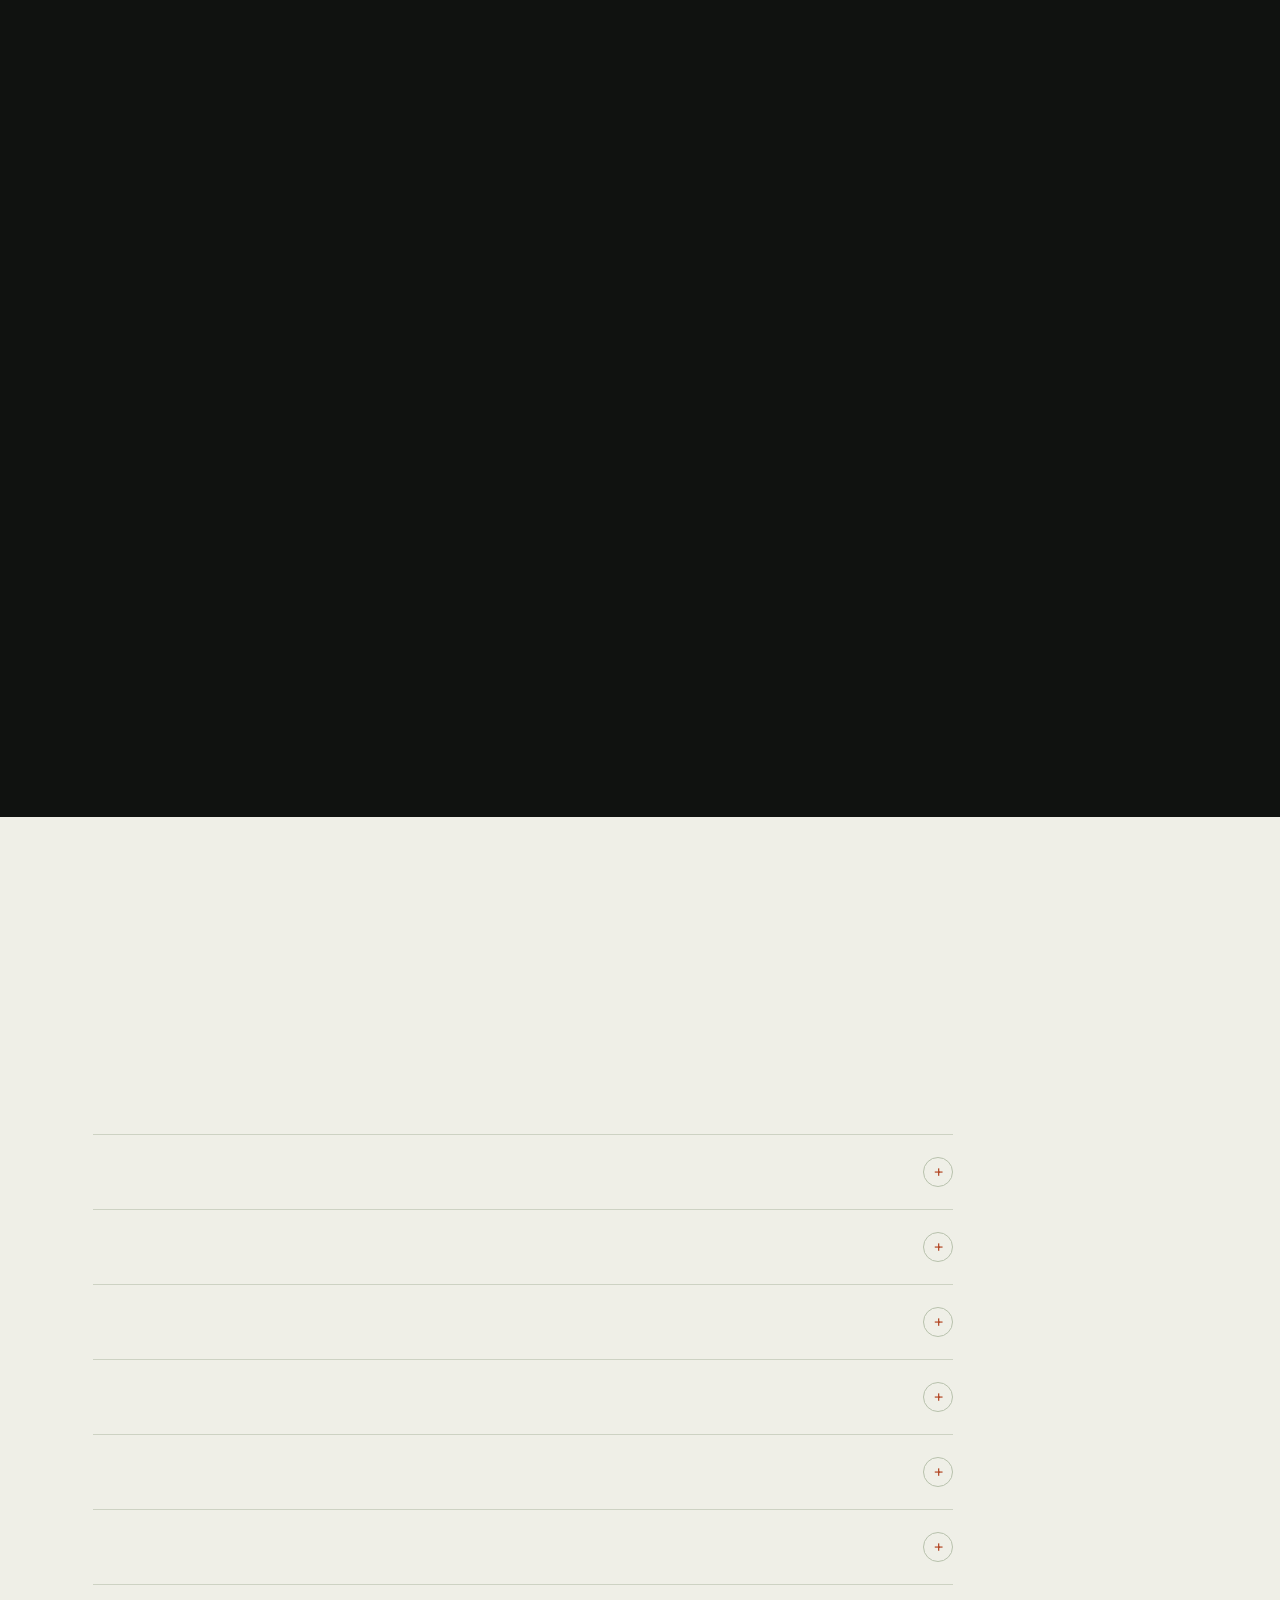
==== commit a4d6b1d5: "Site audit pass: speed, accessibility, SEO, hosting hygiene Performance - Self-host DM Sans and Spac" ====
--- a/index.html
+++ b/index.html
@@ -4,19 +4,19 @@
 <meta charset="utf-8"><meta name="viewport" content="width=device-width,initial-scale=1">
 <meta name="theme-color" content="#101210"><meta name="description" content="Amazon & Walmart operations specialist building AI-agent workflows that protect account health, recover revenue and keep listings clean. Remote, 7+ years."><meta name="author" content="Harris Abid"><meta name="robots" content="index,follow,max-image-preview:large">
 <title>Harris Abid — Amazon &amp; Walmart Operations · AI Automation</title>
-<link rel="icon" href="data:image/svg+xml,%3Csvg xmlns='http://www.w3.org/2000/svg' viewBox='0 0 100 100'%3E%3Crect width='100' height='100' rx='20' fill='%23ff693d'/%3E%3Ctext x='17' y='69' font-size='58' font-family='Arial' font-weight='bold'%3Eha%3C/text%3E%3C/svg%3E">
-<link rel="canonical" href="https://harris-abid.harrisbinabid2152.workers.dev/"><link rel="me" href="https://www.linkedin.com/in/harrisabid/"><link rel="apple-touch-icon" href="assets/apple-touch-icon.png"><meta property="og:type" content="profile"><meta property="og:site_name" content="Harris Abid"><meta property="og:url" content="https://harris-abid.harrisbinabid2152.workers.dev/"><meta property="og:title" content="Harris Abid — I run Amazon &amp; Walmart accounts. I build the agents that run them."><meta property="og:description" content="Amazon & Walmart operations specialist building AI-agent workflows that protect account health, recover revenue and keep listings clean. Remote, 7+ years."><meta property="og:image" content="https://harris-abid.harrisbinabid2152.workers.dev/assets/og-card.jpg"><meta property="og:image:width" content="1200"><meta property="og:image:height" content="630"><meta property="og:image:alt" content="Harris Abid: marketplace operations and AI automation. $43K at-risk sales protected, about 3x sales in a case study, 2x Amazon Ads certified."><meta property="profile:first_name" content="Harris"><meta property="profile:last_name" content="Abid"><meta name="twitter:card" content="summary_large_image"><meta name="twitter:title" content="Harris Abid — Amazon &amp; Walmart Operations · AI Automation"><meta name="twitter:description" content="Amazon & Walmart operations specialist building AI-agent workflows that protect account health, recover revenue and keep listings clean. Remote, 7+ years."><meta name="twitter:image" content="https://harris-abid.harrisbinabid2152.workers.dev/assets/og-card.jpg"><link rel="preconnect" href="https://fonts.googleapis.com"><link rel="preconnect" href="https://fonts.gstatic.com" crossorigin><link rel="stylesheet" href="https://fonts.googleapis.com/css2?family=DM+Sans:wght@400;450;500;600;650;700&amp;family=Space+Grotesk:wght@400;500;600;700&amp;display=swap"><script type="application/ld+json">{"@context":"https://schema.org","@type":"ProfilePage","url":"https://harris-abid.harrisbinabid2152.workers.dev/","name":"Harris Abid — Marketplace Operations & AI Automation","dateModified":"2026-11-07","mainEntity":{"@type":"Person","@id":"https://harris-abid.harrisbinabid2152.workers.dev/#harris","name":"Harris Abid","url":"https://harris-abid.harrisbinabid2152.workers.dev/","image":"https://harris-abid.harrisbinabid2152.workers.dev/assets/og-card.jpg","jobTitle":"Marketplace Operations & Automation Specialist","worksFor":{"@type":"Organization","name":"SAYN Beauty"},"description":"Amazon & Walmart operations specialist building AI-agent workflows that protect account health, recover revenue and keep listings clean. Remote, 7+ years.","email":"mailto:harrisbinabid2152@gmail.com","address":{"@type":"PostalAddress","addressLocality":"Jhelum","addressRegion":"Punjab","addressCountry":"PK"},"sameAs":["https://www.linkedin.com/in/harrisabid/"],"alumniOf":{"@type":"CollegeOrUniversity","name":"University of the Punjab"},"knowsAbout":["Amazon Seller Central","Amazon FBA","Amazon Multi-Channel Fulfillment","Amazon PPC","Walmart Seller Center","Mirakl","Listing optimization","Catalog management","Account health","FBA reimbursements","n8n","Python","AI agents","Power BI"],"hasCredential":[{"@type":"EducationalOccupationalCredential","name":"Amazon Ads Foundations Certification","credentialCategory":"certification","recognizedBy":{"@type":"Organization","name":"Amazon Ads"},"dateCreated":"2026-06","expires":"2028-06","identifier":"8436e005-1db6-4277-8849-dfbb4ec502b1"},{"@type":"EducationalOccupationalCredential","name":"Amazon Sponsored Ads Advanced Certification","credentialCategory":"certification","recognizedBy":{"@type":"Organization","name":"Amazon Ads"},"dateCreated":"2026-06","expires":"2028-06","identifier":"94c9c893-616f-4486-b8ca-a0ffb3e27dea"},{"@type":"EducationalOccupationalCredential","name":"Bachelor of Science, Computer Science","credentialCategory":"degree","recognizedBy":{"@type":"CollegeOrUniversity","name":"University of the Punjab"},"dateCreated":"2022"}]}}</script>
-<link rel="preload" as="image" href="assets/hero-agents.webp" fetchpriority="high"><link rel="stylesheet" href="styles.css"><script src="script.js" defer></script><script src="swarm.js" defer></script>
+<link rel="icon" href="favicon.svg" type="image/svg+xml"><link rel="icon" href="favicon-96.png" sizes="96x96" type="image/png"><link rel="manifest" href="manifest.webmanifest">
+<link rel="canonical" href="https://harris-abid.harrisbinabid2152.workers.dev/"><link rel="me" href="https://www.linkedin.com/in/harrisabid/"><link rel="apple-touch-icon" href="assets/apple-touch-icon.png"><meta property="og:type" content="profile"><meta property="og:site_name" content="Harris Abid"><meta property="og:url" content="https://harris-abid.harrisbinabid2152.workers.dev/"><meta property="og:title" content="Harris Abid — I run Amazon &amp; Walmart accounts. I build the agents that run them."><meta property="og:description" content="Amazon & Walmart operations specialist building AI-agent workflows that protect account health, recover revenue and keep listings clean. Remote, 7+ years."><meta property="og:image" content="https://harris-abid.harrisbinabid2152.workers.dev/assets/og-card.jpg"><meta property="og:image:width" content="1200"><meta property="og:image:height" content="630"><meta property="og:image:alt" content="Harris Abid: marketplace operations and AI automation. $43K at-risk sales protected, about 3x sales in a case study, 2x Amazon Ads certified."><meta property="profile:first_name" content="Harris"><meta property="profile:last_name" content="Abid"><meta name="twitter:card" content="summary_large_image"><meta name="twitter:title" content="Harris Abid — Amazon &amp; Walmart Operations · AI Automation"><meta name="twitter:description" content="Amazon & Walmart operations specialist building AI-agent workflows that protect account health, recover revenue and keep listings clean. Remote, 7+ years."><meta name="twitter:image" content="https://harris-abid.harrisbinabid2152.workers.dev/assets/og-card.jpg"><link rel="preload" as="font" type="font/woff2" href="assets/fonts/space-grotesk-latin.woff2" crossorigin><link rel="preload" as="font" type="font/woff2" href="assets/fonts/dm-sans-latin.woff2" crossorigin><script type="application/ld+json">{"@context":"https://schema.org","@graph":[{"@type":"WebSite","@id":"https://harris-abid.harrisbinabid2152.workers.dev/#website","url":"https://harris-abid.harrisbinabid2152.workers.dev/","name":"Harris Abid","description":"Marketplace operations and AI automation portfolio of Harris Abid.","inLanguage":"en","publisher":{"@id":"https://harris-abid.harrisbinabid2152.workers.dev/#harris"}},{"@type":"ProfilePage","url":"https://harris-abid.harrisbinabid2152.workers.dev/","name":"Harris Abid — Marketplace Operations & AI Automation","dateModified":"2026-11-16","mainEntity":{"@type":"Person","@id":"https://harris-abid.harrisbinabid2152.workers.dev/#harris","name":"Harris Abid","url":"https://harris-abid.harrisbinabid2152.workers.dev/","image":"https://harris-abid.harrisbinabid2152.workers.dev/assets/og-card.jpg","jobTitle":"Marketplace Operations & Automation Specialist","worksFor":{"@type":"Organization","name":"SAYN Beauty"},"description":"Amazon & Walmart operations specialist building AI-agent workflows that protect account health, recover revenue and keep listings clean. Remote, 7+ years.","email":"mailto:harrisbinabid2152@gmail.com","address":{"@type":"PostalAddress","addressLocality":"Jhelum","addressRegion":"Punjab","addressCountry":"PK"},"sameAs":["https://www.linkedin.com/in/harrisabid/"],"alumniOf":{"@type":"CollegeOrUniversity","name":"University of the Punjab"},"knowsAbout":["Amazon Seller Central","Amazon FBA","Amazon Multi-Channel Fulfillment","Amazon PPC","Walmart Seller Center","Mirakl","Listing optimization","Catalog management","Account health","FBA reimbursements","n8n","Python","AI agents","Power BI"],"hasCredential":[{"@type":"EducationalOccupationalCredential","name":"Amazon Ads Foundations Certification","credentialCategory":"certification","recognizedBy":{"@type":"Organization","name":"Amazon Ads"},"dateCreated":"2026-06","expires":"2028-06","identifier":"8436e005-1db6-4277-8849-dfbb4ec502b1"},{"@type":"EducationalOccupationalCredential","name":"Amazon Sponsored Ads Advanced Certification","credentialCategory":"certification","recognizedBy":{"@type":"Organization","name":"Amazon Ads"},"dateCreated":"2026-06","expires":"2028-06","identifier":"94c9c893-616f-4486-b8ca-a0ffb3e27dea"},{"@type":"EducationalOccupationalCredential","name":"Bachelor of Science, Computer Science","credentialCategory":"degree","recognizedBy":{"@type":"CollegeOrUniversity","name":"University of the Punjab"},"dateCreated":"2022"}]},"@id":"https://harris-abid.harrisbinabid2152.workers.dev/#profile","isPartOf":{"@id":"https://harris-abid.harrisbinabid2152.workers.dev/#website"}},{"@type":"FAQPage","@id":"https://harris-abid.harrisbinabid2152.workers.dev/#faq","mainEntity":[{"@type":"Question","name":"What does Harris Abid do?","acceptedAnswer":{"@type":"Answer","text":"I run day-to-day marketplace operations for ecommerce brands: catalog and listings, account health, FBA and order flows, and PPC. I also build the AI-agent and automation workflows that take over the repetitive checks, so problems surface before they cost sales."}},{"@type":"Question","name":"Which marketplaces and tools do you work with?","acceptedAnswer":{"@type":"Answer","text":"Amazon US and CA (Seller Central, Vendor Central, FBA and Multi-Channel Fulfillment), Walmart Seller Center, Mirakl-based beauty marketplaces, Shopify, eBay, Etsy, Noon and Macy’s. Day to day I use Helium 10, Jungle Scout, ShipStation, Order Desk, Sellercloud, Power BI, n8n, Python and scheduled AI agents."}},{"@type":"Question","name":"What results can you show?","acceptedAnswer":{"@type":"Answer","text":"A restricted-products appeal that protected about $43K of at-risk sales, zero policy compliance issues on Amazon US and CA, nearly 3× sales in a five-week case study, +20% conversion on managed PPC with ACoS under 25%, and 1,000+ orders a month fulfilled 98%+ on time. The Work and Systems sections show the evidence behind each one."}},{"@type":"Question","name":"Do you work remotely, and in which time zones?","acceptedAnswer":{"@type":"Answer","text":"Yes, remote only. I am based in Jhelum, Pakistan (UTC+5) and have worked asynchronously with US teams since 2024."}},{"@type":"Question","name":"How do your AI agents stay safe to run on a live account?","acceptedAnswer":{"@type":"Answer","text":"They read before they act. Every run validates its inputs, cross-checks team chat, and labels each claim as verified, assumed or unknown. Messages, cases and appeals are drafted for a person to approve, never sent automatically, and every workflow has a backup path so it can recover without duplicating work."}},{"@type":"Question","name":"Are you certified?","acceptedAnswer":{"@type":"Answer","text":"Yes. I hold the Amazon Ads Foundations and Amazon Sponsored Ads Advanced certifications (June 2026, valid to June 2028) and a BSc in Computer Science from the University of the Punjab."}},{"@type":"Question","name":"How do we start working together?","acceptedAnswer":{"@type":"Answer","text":"Send a short note with your marketplace, your tools and the main bottleneck, using the form below or by email. I will reply with what I would look at first."}}]}]}</script>
+<link rel="preload" as="image" href="assets/hero-agents-first.webp" fetchpriority="high"><link rel="stylesheet" href="styles.css"><script src="script.js" defer></script><script src="swarm.js" defer></script>
 </head>
 <body>
 <a href="#main" class="skip">Skip to content</a>
 <div class="progress" aria-hidden="true"></div>
-<header class="header"><a href="#home" class="wordmark" aria-label="Harris Abid home">harris<span>abid</span><i>✳</i></a><nav aria-label="Main navigation"><a href="#work">Work</a><a href="#approach">Approach</a><a href="#systems">Systems</a><a href="#impact">Impact</a><a href="#experience">Experience</a></nav><a class="nav-cta" href="#contact">Let’s build <span><svg class="arrow-icon" viewBox="0 0 24 24" fill="none" aria-hidden="true"><path d="M5 19L19 5M5 5H19V19" stroke="currentColor" stroke-width="1.5"/></svg></span></a></header>
+<header class="header"><a href="#home" class="wordmark">harris<span>abid</span><i aria-hidden="true">✳</i><b class="vh"> — Harris Abid, home</b></a><nav aria-label="Main navigation"><a href="#approach">Approach</a><a href="#work">Work</a><a href="#impact">Impact</a><a href="#systems">Systems</a><a href="#experience">Experience</a></nav><a class="nav-cta" href="#contact">Let’s build <span><svg class="arrow-icon" viewBox="0 0 24 24" fill="none" aria-hidden="true"><path d="M5 19L19 5M5 5H19V19" stroke="currentColor" stroke-width="1.5"/></svg></span></a></header>
 <main id="main">
 <section class="hero scene" id="home" data-scene="Brand foundation">
 <div class="hero-top"><span class="eyebrow"><i class="dot"></i> HARRIS ABID · MARKETPLACE OPERATIONS · AI AUTOMATION</span><span class="edition">REMOTE ONLY / JHELUM, PAKISTAN → WORLDWIDE</span></div>
 <div class="audience-tools interactive-only"><div class="audience-switch" role="group" aria-label="Explore by interest"><button type="button" data-audience="founder" aria-pressed="true">Grow my brand</button><button type="button" data-audience="recruiter" aria-pressed="false">Hire Harris</button></div><div id="audience-path" aria-live="polite"><span>For founders / connect the moving parts.</span><a href="#capabilities">Explore services <svg class="arrow-icon" viewBox="0 0 24 24" fill="none" aria-hidden="true"><path d="M5 19L19 5M5 5H19V19" stroke="currentColor" stroke-width="1.5"/></svg></a><a href="#work">Inspect the work <svg class="arrow-icon" viewBox="0 0 24 24" fill="none" aria-hidden="true"><path d="M5 19L19 5M5 5H19V19" stroke="currentColor" stroke-width="1.5"/></svg></a></div></div><div class="hero-title-wrap"><h1 data-title aria-label="Build your brand. I’ll build the systems behind it."><span class="type-line"><span>Build your brand.</span></span><span class="type-line muted"><span>I’ll build the</span></span><span class="type-line"><em>systems behind it.</em></span><span class="type-caret" aria-hidden="true"></span></h1><div class="title-selection" aria-hidden="true"><i></i><i></i><i></i><i></i><span>TYPE / SCALE / ALIGN</span></div></div>
-<figure class="hero-portrait" data-build="3"><div class="portrait-frame"><picture><source media="(prefers-reduced-motion: reduce)" srcset="assets/hero-agents-still.webp"><img id="hero-image" src="assets/hero-agents.webp" data-still="assets/hero-agents-still.webp" fetchpriority="high" decoding="async" width="508" height="507" alt="Harris Abid working at his laptop while small figurines of himself handle research, design, SEO and reporting, ticking off a project checklist."></picture><span class="photo-edge" aria-hidden="true"></span><span class="photo-label" aria-hidden="true">HARRIS ABID / AND HIS AGENTS</span></div><figcaption>Human judgement.<br><span>Connected systems.</span></figcaption></figure>
+<figure class="hero-portrait" data-build="3"><div class="portrait-frame"><picture><source media="(prefers-reduced-motion: reduce)" srcset="assets/hero-agents-still.webp"><img id="hero-image" src="assets/hero-agents-first.webp" data-anim="assets/hero-agents.webp" data-still="assets/hero-agents-still.webp" fetchpriority="high" decoding="async" width="508" height="507" alt="Harris Abid working at his laptop while small figurines of himself handle research, design, SEO and reporting, ticking off a project checklist."></picture><span class="photo-edge" aria-hidden="true"></span><span class="photo-label" aria-hidden="true">HARRIS ABID / AND HIS AGENTS</span></div><figcaption>Human judgement.<br><span>Connected systems.</span></figcaption></figure>
 <div class="hero-bottom"><div class="intro" data-build="1"><p>I’m Harris Abid. I connect the details that turn an ecommerce business into a brand that runs better.</p><a class="button orange" href="#contact">Let’s talk about your brand <span><svg class="arrow-icon" viewBox="0 0 24 24" fill="none" aria-hidden="true"><path d="M5 19L19 5M5 5H19V19" stroke="currentColor" stroke-width="1.5"/></svg></span></a></div><div class="hero-note" data-build="2"><span class="mini-label">GOOD GROWTH IS BUILT.</span><p>Sharper listings.<br>Smarter workflows.<br>Less operational friction.</p><a href="#approach" class="scroll-link">Scroll to see it come together <span>↓</span></a></div></div>
 <div class="hero-grid hero-proof"><span><b>7+ yrs</b> Seller Central &amp; FBA</span><span><b>2×</b> Amazon Ads certified</span><span><b>~3×</b> sales vs. last year, case study</span><span><b>$43K</b> at-risk sales protected</span></div>
 </section>
@@ -29,12 +29,12 @@
 <div class="studio-body"><aside class="layers-panel" aria-label="Layers: jump to a build step"><div class="panel-head">Layers</div><ul class="layer-list"><li data-layer="frame" class="is-frame"><button type="button" data-jump="frame"><span class="lyr-ic" aria-hidden="true">#</span>Case / Sales growth</button></li><li data-layer="kicker"><button type="button" data-jump="kicker"><span class="lyr-ic" aria-hidden="true">T</span>Kicker</button></li><li data-layer="title"><button type="button" data-jump="title"><span class="lyr-ic" aria-hidden="true">T</span>Title</button></li><li data-layer="rule"><button type="button" data-jump="rule"><span class="lyr-ic" aria-hidden="true">—</span>Accent rule</button></li><li data-layer="copy"><button type="button" data-jump="copy"><span class="lyr-ic" aria-hidden="true">T</span>Result chips</button></li><li data-layer="portrait"><button type="button" data-jump="portrait"><span class="lyr-ic" aria-hidden="true">▣</span>Product visual</button></li><li data-layer="proof"><button type="button" data-jump="proof"><span class="lyr-ic" aria-hidden="true">▣</span>Proof / Sales dashboard</button></li><li data-layer="measure"><button type="button" data-jump="measure"><span class="lyr-ic" aria-hidden="true">↔</span>Spacing</button></li></ul></aside><div class="stage"><div class="ruler ruler-x" aria-hidden="true"><i></i></div><div class="ruler ruler-y" aria-hidden="true"><i></i></div><div class="artboard-label" aria-hidden="true"><span>Case / Sales growth</span><b id="artboard-size">1280 × 720</b></div>
 <div class="canvas-content"><span class="canvas-kicker">CASE STUDY / ACCOUNT MANAGEMENT · NOV–DEC 2023</span><h3 id="canvas-title">Nearly 3× sales.<br>Same season.</h3><span class="canvas-rule"></span><div class="canvas-copy canvas-kpis"><span><b>~3×</b> sales vs. last year</span><span><b>&lt;25%</b> ACoS</span><span><b>Daily</b> PPC &amp; account care</span></div>
 <div class="canvas-portrait"><svg class="canvas-art" viewBox="0 0 400 500" aria-hidden="true"><defs><linearGradient id="ca-bg" x1="0" y1="0" x2="1" y2="1"><stop offset="0" stop-color="#ffd2bd"/><stop offset=".55" stop-color="#ff8a5c"/><stop offset="1" stop-color="#f0562b"/></linearGradient><radialGradient id="ca-glow" cx=".3" cy=".22" r=".6"><stop offset="0" stop-color="#fff" stop-opacity=".75"/><stop offset="1" stop-color="#fff" stop-opacity="0"/></radialGradient><linearGradient id="ca-glass" x1="0" y1="0" x2="1" y2="0"><stop offset="0" stop-color="#fff7f0"/><stop offset=".22" stop-color="#ffffff"/><stop offset=".7" stop-color="#f6dccb"/><stop offset="1" stop-color="#e6bba3"/></linearGradient><linearGradient id="ca-cap" x1="0" y1="0" x2="1" y2="0"><stop offset="0" stop-color="#3a4335"/><stop offset=".35" stop-color="#20271d"/><stop offset="1" stop-color="#0f130e"/></linearGradient><linearGradient id="ca-liquid" x1="0" y1="0" x2="0" y2="1"><stop offset="0" stop-color="#ffb08a" stop-opacity=".25"/><stop offset="1" stop-color="#ff693d" stop-opacity=".55"/></linearGradient><filter id="ca-blur" x="-50%" y="-50%" width="200%" height="200%"><feGaussianBlur stdDeviation="10"/></filter><filter id="ca-soft" x="-20%" y="-20%" width="140%" height="160%"><feDropShadow dx="0" dy="10" stdDeviation="10" flood-color="#7a2a10" flood-opacity=".28"/></filter></defs><rect width="400" height="500" fill="url(#ca-bg)"/><rect width="400" height="500" fill="url(#ca-glow)"/><circle cx="318" cy="118" r="92" fill="none" stroke="#fff" stroke-opacity=".35" stroke-width="1.5"/><circle cx="318" cy="118" r="60" fill="none" stroke="#fff" stroke-opacity=".22" stroke-width="1.5" stroke-dasharray="3 6"/><circle cx="70" cy="410" r="40" fill="#fff" fill-opacity=".14"/><circle cx="96" cy="138" r="18" fill="#fff" fill-opacity=".3"/><ellipse cx="200" cy="432" rx="96" ry="16" fill="#7a2a10" opacity=".45" filter="url(#ca-blur)"/><g class="ca-float"><path d="M180 92h40a14 14 0 0 1 14 14v46h-68v-46a14 14 0 0 1 14-14z" fill="url(#ca-cap)"/><rect x="186" y="100" width="6" height="44" rx="3" fill="#fff" opacity=".18"/><rect x="160" y="150" width="80" height="34" rx="9" fill="url(#ca-cap)"/><rect x="132" y="178" width="136" height="246" rx="38" fill="url(#ca-glass)" filter="url(#ca-soft)"/><rect x="140" y="300" width="120" height="116" rx="32" fill="url(#ca-liquid)"/><rect x="146" y="196" width="12" height="200" rx="6" fill="#fff" opacity=".7"/><rect x="156" y="236" width="88" height="100" rx="12" fill="#151814"/><rect x="168" y="250" width="26" height="3" rx="1.5" fill="#ff693d"/><text x="168" y="282" font-family="Space Grotesk,Arial,sans-serif" font-size="20" font-weight="600" fill="#f4f1ea" letter-spacing="-.5">glow</text><text x="168" y="300" font-family="DM Sans,Arial,sans-serif" font-size="8" fill="#a9b39f" letter-spacing="1.6">DAILY SERUM</text><text x="168" y="322" font-family="DM Sans,Arial,sans-serif" font-size="7" fill="#7d8774" letter-spacing="1.2">30 ML · 1 FL OZ</text></g><g class="ca-chip ca-chip-a" filter="url(#ca-soft)"><rect x="236" y="196" width="138" height="50" rx="25" fill="#fff"/><path d="M262 210l3.6 7.4 8.1 1.2-5.9 5.7 1.4 8.1-7.2-3.8-7.2 3.8 1.4-8.1-5.9-5.7 8.1-1.2z" fill="#ffb21e"/><text x="282" y="219" font-family="Space Grotesk,Arial,sans-serif" font-size="15" font-weight="600" fill="#151814">4.8</text><text x="282" y="234" font-family="DM Sans,Arial,sans-serif" font-size="9" fill="#7d8774">2,140 ratings</text></g><g class="ca-chip ca-chip-b" filter="url(#ca-soft)"><rect x="22" y="300" width="132" height="70" rx="18" fill="#151814"/><text x="38" y="322" font-family="DM Sans,Arial,sans-serif" font-size="9" fill="#a9b39f" letter-spacing="1">SALES VS. LY</text><text x="38" y="348" font-family="Space Grotesk,Arial,sans-serif" font-size="22" font-weight="600" fill="#fff">~3×</text><path d="M100 356l9-5 8 2 9-12 10-6" fill="none" stroke="#ff693d" stroke-width="2.5" stroke-linecap="round" stroke-linejoin="round"/><text x="38" y="362" font-family="DM Sans,Arial,sans-serif" font-size="8" fill="#7fdc96">▲ same dates</text></g><g class="ca-chip ca-chip-c" filter="url(#ca-soft)"><rect x="40" y="58" width="104" height="34" rx="17" fill="#fff" fill-opacity=".92"/><circle cx="60" cy="75" r="6" fill="#7fdc96"/><text x="73" y="79" font-family="DM Sans,Arial,sans-serif" font-size="10" font-weight="600" fill="#151814">Buy Box won</text></g><path class="ca-spark" d="M300 300l4 10 10 4-10 4-4 10-4-10-10-4 10-4z" fill="#fff"/><path class="ca-spark s2" d="M110 214l3 7 7 3-7 3-3 7-3-7-7-3 7-3z" fill="#fff" opacity=".85"/></svg><span class="drag-hint" aria-hidden="true">Drag me</span><div class="resize-frame" aria-hidden="true"><i></i><i></i><i></i><i></i><span id="resize-size">180 × 225</span></div></div>
-<div class="canvas-proof"><span>SALES DASHBOARD / NOV–DEC 2023 VS. LAST YEAR</span><img src="assets/sales-case-study.webp" width="1409" height="684" alt="Amazon sales dashboard from Harris’s portfolio comparing November–December 2023 with the same dates a year earlier." loading="lazy"></div>
+<div class="canvas-proof"><span>SALES DASHBOARD / NOV–DEC 2023 VS. LAST YEAR</span><img src="assets/sales-case-study-sm.webp" width="720" height="350" alt="Amazon sales dashboard from Harris’s portfolio comparing November–December 2023 with the same dates a year earlier." loading="lazy" decoding="async"></div>
 <div class="snap-guide vertical"></div><div class="snap-guide horizontal"></div>
 <div class="measure measure-v" aria-hidden="true"><b>48</b></div><div class="measure measure-h" aria-hidden="true"><b>30</b></div><svg class="annotation-arrow" viewBox="0 0 400 150" fill="none" aria-hidden="true"><path pathLength="1" d="M20 15C65 110 180 135 338 76M318 68L340 76L329 98" stroke="currentColor" stroke-width="2" stroke-linecap="round" stroke-linejoin="round"/></svg>
 <div class="studio-cursor cursor-copy" aria-hidden="true"><svg viewBox="0 0 20 25"><path d="M2 2L17 12L10 14L7 22Z"/></svg><span>COPY / WRITING</span></div><div class="studio-cursor cursor-layout" aria-hidden="true"><svg viewBox="0 0 20 25"><path d="M2 2L17 12L10 14L7 22Z"/></svg><span>LAYOUT / RESIZING</span></div>
 </div></div><aside class="inspector" aria-hidden="true"><div class="panel-head">Design <span id="insp-layer">Title</span></div><div class="insp-group"><label>Position</label><div class="insp-grid"><span><em>X</em><b id="insp-x">0</b></span><span><em>Y</em><b id="insp-y">0</b></span></div></div><div class="insp-group"><label>Size</label><div class="insp-grid"><span><em>W</em><b id="insp-w">0</b></span><span><em>H</em><b id="insp-h">0</b></span></div></div><div class="insp-group"><label id="insp-kind-label">Typography</label><p id="insp-kind">Space Grotesk · Medium</p><p id="insp-kind-2">42 / 46 · −1.8</p></div><div class="insp-group"><label>Constraints</label><div class="insp-constraint"><i id="insp-con"></i></div><p id="insp-con-text">Left · Top</p></div><div class="insp-group insp-agent"><label>Editing</label><p><i id="insp-agent-dot"></i><span id="insp-agent">Copy agent</span></p></div></aside></div><div class="canvas-footer"><span id="canvas-state">READY TO BUILD</span><span class="footer-meta">Auto-saved · v3</span></div></div>
-<ol class="build-steps"><li data-step="0" tabindex="0" role="button"><span>01 / WRITE</span><h3>Lead with the result.</h3><p>Nearly 3× sales, stated first.</p></li><li data-step="1" tabindex="0" role="button"><span>02 / PLACE</span><h3>Make it visual.</h3><p>A product people want to click.</p></li><li data-step="2" tabindex="0" role="button"><span>03 / REFINE</span><h3>Get the details right.</h3><p>Resize, align, and make room.</p></li><li data-step="3" tabindex="0" role="button"><span>04 / CONNECT</span><h3>Back it with the work.</h3><p>The dashboard it came from.</p></li></ol></div>
+<ol class="build-steps"><li data-step="0"><span>01 / WRITE</span><h3><button type="button">Lead with the result.</button></h3><p>Nearly 3× sales, stated first.</p></li><li data-step="1"><span>02 / PLACE</span><h3><button type="button">Make it visual.</button></h3><p>A product people want to click.</p></li><li data-step="2"><span>03 / REFINE</span><h3><button type="button">Get the details right.</button></h3><p>Resize, align, and make room.</p></li><li data-step="3"><span>04 / CONNECT</span><h3><button type="button">Back it with the work.</button></h3><p>The dashboard it came from.</p></li></ol></div>
 <div class="studio-scroll-track" aria-hidden="true"><i></i></div>
 </div></section>
 <section class="market-stage" id="marketplaces" aria-labelledby="market-heading">
@@ -50,10 +50,10 @@
 <section class="work scene light" id="work" data-scene="Placing the evidence">
 <div class="section-heading split"><div><span class="eyebrow dark">THE WORK / IN VIEW</span><h2 data-build="0">Real screens.<br><em>Real operating experience.</em></h2></div><p>Historical samples from my portfolio.<br>Original redactions preserved.</p></div>
 <div class="evidence-grid">
-<article class="evidence-card" data-build="1"><button type="button" class="evidence-image" data-view="assets/catalog-management.webp" data-caption="Catalog operations — original portfolio, page 5. Product and SKU redactions preserved."><div class="evidence-toolbar"><span>01 / MARKETPLACE</span><span>INSPECT +</span></div><img src="assets/catalog-management.webp" width="1169" height="467" loading="lazy" alt="Historical Amazon Manage Inventory screen with a catalog count and redacted product details."></button><div class="evidence-copy"><h3>11,580 products, one catalog.</h3><p>Listing status, suppressed items and FBA inventory kept in view across a five-figure catalog. Product details masked.</p><small>SOURCE / PORTFOLIO PAGE 5 · 2023 SNAPSHOT</small></div></article>
-<article class="evidence-card" data-build="2"><button type="button" class="evidence-image" data-view="assets/advertising-performance.webp" data-caption="Advertising performance — original portfolio, page 6. The dashboard shows a lifetime view, including periods before my listed roles; it is a historical work sample, not a claim that I produced every result."><div class="evidence-toolbar"><span>02 / ADVERTISING</span><span>INSPECT +</span></div><img src="assets/advertising-performance.webp" width="1159" height="429" loading="lazy" alt="Historical Amazon advertising dashboard showing spend, orders, ACoS, and ROAS."></button><div class="evidence-copy"><h3>ACoS held below 25%.</h3><p>18.14% ACoS and 5.51 ROAS on $90K of lifetime spend. The view includes periods before my roles; it is a working sample.</p><small>SOURCE / PORTFOLIO PAGE 6 · HISTORICAL ACCOUNT VIEW</small></div></article>
-<article class="evidence-card" data-build="3"><button type="button" class="evidence-image" data-view="assets/search-term-analysis.webp" data-caption="Search-term analysis — original portfolio, page 8. Historical 2023 reporting sheet; existing query redactions preserved."><div class="evidence-toolbar"><span>03 / DISCOVERY</span><span>INSPECT +</span></div><img src="assets/search-term-analysis.webp" width="1177" height="576" loading="lazy" alt="Historical search-term analysis spreadsheet with query volumes, impression shares and redacted queries."></button><div class="evidence-copy"><h3>From search data to decisions.</h3><p>A working view of query volume, impressions, and campaign coverage to support keyword analysis.</p><small>SOURCE / PORTFOLIO PAGE 8 · 2023 REPORTING</small></div></article>
-<article class="evidence-card" data-build="4"><button type="button" class="evidence-image" data-view="assets/account-monitoring.webp" data-caption="Daily account monitoring — original portfolio, page 9. Historical 2023 tracking of sales, ad spend, account health and performance notifications."><div class="evidence-toolbar"><span>04 / OPERATIONS</span><span>INSPECT +</span></div><img src="assets/account-monitoring.webp" width="1169" height="515" loading="lazy" alt="Daily monitoring spreadsheet tracking sales, advertising spend, account health, compliance and delivery performance."></button><div class="evidence-copy"><h3>The everyday details matter.</h3><p>Sales, advertising, compliance, delivery performance, and notifications in one operational routine.</p><small>SOURCE / PORTFOLIO PAGE 9 · 2023 MONITORING</small></div></article><article class="evidence-card" data-build="5"><button type="button" class="evidence-image" data-view="assets/sales-case-study.webp" data-caption="Sales case study — original portfolio, page 7. Amazon Sales Dashboard, 1 November to 7 December 2023 (blue) against the same dates a year earlier (red)."><div class="evidence-toolbar"><span>05 / CASE STUDY</span><span>INSPECT +</span></div><img src="assets/sales-case-study.webp" width="1409" height="684" loading="lazy" alt="Amazon sales dashboard for November to December 2023 comparing units and sales with the same period a year earlier."></button><div class="evidence-copy"><h3>Nearly 3× sales, same season.</h3><p>Daily account management and PPC monitoring: $5,457 in sales over five weeks, running at roughly three times the year before.</p><small>SOURCE / PORTFOLIO PAGE 7 · NOV–DEC 2023</small></div></article><article class="evidence-card" data-build="6"><button type="button" class="evidence-image" data-view="assets/fba-reimbursements.webp" data-caption="FBA reimbursement log — original portfolio, page 10. August 2023. Reimbursement IDs, case IDs and ASINs are masked."><div class="evidence-toolbar"><span>06 / RECOVERY</span><span>INSPECT +</span></div><img src="assets/fba-reimbursements.webp" width="1049" height="769" loading="lazy" alt="FBA reimbursement spreadsheet for August 2023 with masked IDs, unit amounts and a cash reimbursed total."></button><div class="evidence-copy"><h3>Money left on the table, recovered.</h3><p>Lost and damaged FBA units tracked case by case: $623 reimbursed to the account in a single month.</p><small>SOURCE / PORTFOLIO PAGE 10 · AUG 2023</small></div></article>
+<article class="evidence-card" data-build="1"><button type="button" class="evidence-image" data-view="assets/catalog-management.webp" data-caption="Catalog operations — original portfolio, page 5. Product and SKU redactions preserved."><div class="evidence-toolbar"><span>01 / MARKETPLACE</span><span>INSPECT +</span></div><img src="assets/catalog-management.webp" width="1169" height="467" loading="lazy" decoding="async" alt="Historical Amazon Manage Inventory screen with a catalog count and redacted product details."></button><div class="evidence-copy"><h3>11,580 products, one catalog.</h3><p>Listing status, suppressed items and FBA inventory kept in view across a five-figure catalog. Product details masked.</p><small>SOURCE / PORTFOLIO PAGE 5 · 2023 SNAPSHOT</small></div></article>
+<article class="evidence-card" data-build="2"><button type="button" class="evidence-image" data-view="assets/advertising-performance.webp" data-caption="Advertising performance — original portfolio, page 6. The dashboard shows a lifetime view, including periods before my listed roles; it is a historical work sample, not a claim that I produced every result."><div class="evidence-toolbar"><span>02 / ADVERTISING</span><span>INSPECT +</span></div><img src="assets/advertising-performance.webp" width="1159" height="429" loading="lazy" decoding="async" alt="Historical Amazon advertising dashboard showing spend, orders, ACoS, and ROAS."></button><div class="evidence-copy"><h3>ACoS held below 25%.</h3><p>18.14% ACoS and 5.51 ROAS on $90K of lifetime spend. The view includes periods before my roles; it is a working sample.</p><small>SOURCE / PORTFOLIO PAGE 6 · HISTORICAL ACCOUNT VIEW</small></div></article>
+<article class="evidence-card" data-build="3"><button type="button" class="evidence-image" data-view="assets/search-term-analysis.webp" data-caption="Search-term analysis — original portfolio, page 8. Historical 2023 reporting sheet; existing query redactions preserved."><div class="evidence-toolbar"><span>03 / DISCOVERY</span><span>INSPECT +</span></div><img src="assets/search-term-analysis.webp" width="1177" height="576" loading="lazy" decoding="async" alt="Historical search-term analysis spreadsheet with query volumes, impression shares and redacted queries."></button><div class="evidence-copy"><h3>From search data to decisions.</h3><p>A working view of query volume, impressions, and campaign coverage to support keyword analysis.</p><small>SOURCE / PORTFOLIO PAGE 8 · 2023 REPORTING</small></div></article>
+<article class="evidence-card" data-build="4"><button type="button" class="evidence-image" data-view="assets/account-monitoring.webp" data-caption="Daily account monitoring — original portfolio, page 9. Historical 2023 tracking of sales, ad spend, account health and performance notifications."><div class="evidence-toolbar"><span>04 / OPERATIONS</span><span>INSPECT +</span></div><img src="assets/account-monitoring.webp" width="1169" height="515" loading="lazy" decoding="async" alt="Daily monitoring spreadsheet tracking sales, advertising spend, account health, compliance and delivery performance."></button><div class="evidence-copy"><h3>The everyday details matter.</h3><p>Sales, advertising, compliance, delivery performance, and notifications in one operational routine.</p><small>SOURCE / PORTFOLIO PAGE 9 · 2023 MONITORING</small></div></article><article class="evidence-card" data-build="5"><button type="button" class="evidence-image" data-view="assets/sales-case-study.webp" data-caption="Sales case study — original portfolio, page 7. Amazon Sales Dashboard, 1 November to 7 December 2023 (blue) against the same dates a year earlier (red)."><div class="evidence-toolbar"><span>05 / CASE STUDY</span><span>INSPECT +</span></div><img src="assets/sales-case-study.webp" width="1409" height="684" loading="lazy" decoding="async" alt="Amazon sales dashboard for November to December 2023 comparing units and sales with the same period a year earlier."></button><div class="evidence-copy"><h3>Nearly 3× sales, same season.</h3><p>Daily account management and PPC monitoring: $5,457 in sales over five weeks, running at roughly three times the year before.</p><small>SOURCE / PORTFOLIO PAGE 7 · NOV–DEC 2023</small></div></article><article class="evidence-card" data-build="6"><button type="button" class="evidence-image" data-view="assets/fba-reimbursements.webp" data-caption="FBA reimbursement log — original portfolio, page 10. August 2023. Reimbursement IDs, case IDs and ASINs are masked."><div class="evidence-toolbar"><span>06 / RECOVERY</span><span>INSPECT +</span></div><img src="assets/fba-reimbursements.webp" width="1049" height="769" loading="lazy" decoding="async" alt="FBA reimbursement spreadsheet for August 2023 with masked IDs, unit amounts and a cash reimbursed total."></button><div class="evidence-copy"><h3>Money left on the table, recovered.</h3><p>Lost and damaged FBA units tracked case by case: $623 reimbursed to the account in a single month.</p><small>SOURCE / PORTFOLIO PAGE 10 · AUG 2023</small></div></article>
 </div><p class="evidence-note">These are supplied historical work samples. Current role descriptions and outcome metrics are presented separately below.</p>
 </section>
 <section id="impact" class="impact scene" data-scene="Making impact visible">
@@ -61,7 +61,7 @@
 <div class="impact-grid"><article class="result featured" data-build="1"><span class="card-index">01 / CATALOG</span><strong>500<span>+</span></strong><h3>Listings created & optimized.</h3><p>Across home, beauty, and apparel, with a 15% improvement in conversion rate during freelance marketplace work.</p><span class="result-foot">FREELANCE / 2024</span></article><article class="result" data-build="2"><span class="card-index">02 / ADVERTISING</span><strong>+20<span>%</span></strong><h3>Conversion on managed PPC.</h3><p>Daily bid and keyword work grew conversion while cutting ACoS by a further 10%, keeping campaigns under 25% ACoS.</p><span class="result-foot">FREELANCE / 2024</span></article><article class="result" data-build="3"><span class="card-index">03 / AUTOMATION</span><strong>30<span>%</span></strong><h3>Less time updating listings.</h3><p>AI workflows that simplify product data management and reduce repetitive manual work.</p><span class="result-foot">KAIAK VENTURES / 2024–2026</span></article></div>
 <div class="support-stats"><div data-build="4"><strong>1,000+</strong><span>orders processed monthly</span></div><div><strong>98%+</strong><span>on-time fulfillment</span></div><div><strong>40%</strong><span>less reporting time with Power BI</span></div><div><strong>25%</strong><span>better organic ranking on key SKUs</span></div><p>Operational results at Graphic Tailur, 2019–2023, across Amazon, Noon (UAE), Shopify, eBay and Macy’s.</p></div>
 </section>
-<section class="systems scene" id="systems" data-scene="Systems in production"><div class="section-heading split"><div><span class="eyebrow">NOW / SYSTEMS IN PRODUCTION</span><h2>I don’t just run accounts.<br><em>I build the agents that run them.</em></h2></div><p>In my current remote role I run marketplace operations for a beauty-brand distributor across Amazon US and CA, Walmart, a beauty-retail marketplace and a retail vendor portal, and turn manual work into scheduled, self-checking AI-agent workflows.</p></div><div class="sys-kpis"><div><strong>$43K</strong><span>at-risk sales protected by one appeal</span></div><div><strong>0</strong><span>policy compliance issues on US and CA</span></div><div><strong>4/4</strong><span>client files delivered daily, unattended</span></div><div><strong>17/17</strong><span>in-stock Buy Boxes held on Walmart</span></div><div><strong>5×</strong><span>reporting over-count proven and corrected</span></div></div><div class="sys-grid"><article class="sys-card"><button type="button" class="evidence-image sys-shot" data-view="assets/sys-health-check.webp" data-caption="Daily account-health monitor, US + CA: recreated mock-up with sample data. Company, brand and product details anonymized."><div class="evidence-toolbar"><span>01 / ACCOUNT HEALTH</span><span>INSPECT +</span></div><img src="assets/sys-health-check.webp" width="1400" height="700" loading="lazy" alt="Mock-up of the daily account-health monitor, us + ca workflow with sample data."></button><div class="sys-body"><h3>Daily account-health monitor, US + CA</h3><p>A daily agent run checks policy issues, notifications and the case log on both marketplaces, cross-checks team chat, captures evidence and drafts a labelled team post, so nothing passes a deadline.</p><p class="sys-result"><b>Result</b>Zero policy compliance issues on US and CA with the top health rating. A restricted-products appeal protected about $43K of at-risk sales.</p><details class="sys-how"><summary>How it works</summary><ol><li>Opens Account Health for US and CA: policy compliance and health rating.</li><li>Reads new performance notifications and seller news.</li><li>Opens every case in the log that changed since the last run.</li><li>Checks team chat to see whether a teammate already handled each item.</li><li>Takes screenshots as evidence.</li><li>Drafts “1st half” and “Final review” posts, plus a note on any case nobody owns.</li></ol></details><div class="tags"><span>Seller Central</span><span>Google Chat</span><span>Browser automation</span><span>Scheduled tasks</span></div></div></article><article class="sys-card"><button type="button" class="evidence-image sys-shot" data-view="assets/sys-escalations.webp" data-caption="Escalated-cases tracker: recreated mock-up with sample data. Company, brand and product details anonymized."><div class="evidence-toolbar"><span>02 / ESCALATIONS</span><span>INSPECT +</span></div><img src="assets/sys-escalations.webp" width="1400" height="700" loading="lazy" alt="Mock-up of the escalated-cases tracker workflow with sample data."></button><div class="sys-body"><h3>Escalated-cases tracker</h3><p>One sheet and a scheduled agent track every case escalated to the marketplace’s account manager, so stalled cases surface before they go cold.</p><p class="sys-result"><b>Result</b>On day one it caught a case marked “Needs Escalation” that had already been escalated. Resolved cases now move to their own tab automatically.</p><details class="sys-how"><summary>How it works</summary><ol><li>Consolidated account-manager emails, the case log and monthly primary-case threads.</li><li>Rebuilt the sheet with a status dropdown, formula flags, row shading and a Resolved tab.</li><li>A scheduled agent reads Seller Central, Gmail and every team-chat space, then updates the sheet.</li><li>Each run reports changes, what needs action from us, and what has been open too long, with a suggested next push.</li><li>Flags: red at 30+ days escalated, yellow when waiting on us, bold after 7+ days without a marketplace update.</li></ol></details><div class="tags"><span>Google Sheets</span><span>Gmail</span><span>Seller Central</span><span>Google Chat</span></div></div></article><article class="sys-card"><button type="button" class="evidence-image sys-shot" data-view="assets/sys-proof-of-value.webp" data-caption="Sourcing-cost proof of value: recreated mock-up with sample data. Company, brand and product details anonymized."><div class="evidence-toolbar"><span>03 / REVENUE RECOVERY</span><span>INSPECT +</span></div><img src="assets/sys-proof-of-value.webp" width="1400" height="700" loading="lazy" alt="Mock-up of the sourcing-cost proof of value workflow with sample data."></button><div class="sys-body"><h3>Sourcing-cost proof of value</h3><p>A weekly workflow recovers under-valued reimbursements by submitting the true invoice cost with a highlighted proof PDF, instead of accepting the portal’s lower estimate.</p><p class="sys-result"><b>Result</b>8 items approved and 1 pending in a single weekly run, from 424 screened. Earlier denials traced to a missing ID on the proof, then fixed.</p><details class="sys-how"><summary>How it works</summary><ol><li>Pulls the portal status list and finds items not yet approved.</li><li>Splits bundles and multi-packs into their component SKUs.</li><li>Finds the highest-cost received PO in the inventory system and the matching invoice.</li><li>Highlights the invoice line and stamps an ASIN–SKU label with Python (PyMuPDF).</li><li>Calculates cost: unit, sum of parts, or unit × quantity.</li><li>Submits the cost with the PDF and logs the result. Originals are never edited; denials retry after 30 days.</li></ol></details><div class="tags"><span>Seller Central</span><span>Sellercloud</span><span>monday.com</span><span>Python · PyMuPDF</span></div></div></article><article class="sys-card"><button type="button" class="evidence-image sys-shot" data-view="assets/sys-vendor-pipeline.webp" data-caption="Unattended vendor-portal pipeline: recreated mock-up with sample data. Company, brand and product details anonymized."><div class="evidence-toolbar"><span>04 / DATA PIPELINE</span><span>INSPECT +</span></div><img src="assets/sys-vendor-pipeline.webp" width="1400" height="700" loading="lazy" alt="Mock-up of the unattended vendor-portal pipeline workflow with sample data."></button><div class="sys-body"><h3>Unattended vendor-portal pipeline</h3><p>Every evening it exports four reports from a retailer’s vendor portal, validates them, emails them to the client, then audits delivery with an automatic backup send.</p><p class="sys-result"><b>Result</b>4 of 4 files delivered daily, the largest about 35,700 rows. It alerts only when something fails and never sends duplicates.</p><details class="sys-how"><summary>How it works</summary><ol><li>7 PM: archives yesterday’s files, logs in with a saved session and exports three report cards to CSV.</li><li>Queues the large inventory export, polls until it succeeds, then downloads and unzips it.</li><li>Validates every file for size, expected header and freshness, and writes a READY.json manifest.</li><li>8 PM: a local script emails each file to the client’s data inbox.</li><li>9 PM: checks Gmail Sent for every attachment, re-downloads anything missing and sends it by a backup route.</li></ol></details><div class="tags"><span>Chrome automation</span><span>PowerShell</span><span>Gmail</span><span>Scheduled tasks</span></div></div></article><article class="sys-card"><button type="button" class="evidence-image sys-shot" data-view="assets/sys-listing-checks.webp" data-caption="Walmart and beauty-marketplace checks: recreated mock-up with sample data. Company, brand and product details anonymized."><div class="evidence-toolbar"><span>05 / MULTI-CHANNEL</span><span>INSPECT +</span></div><img src="assets/sys-listing-checks.webp" width="1400" height="700" loading="lazy" alt="Mock-up of the walmart and beauty-marketplace checks workflow with sample data."></button><div class="sys-body"><h3>Walmart and beauty-marketplace checks</h3><p>I took over the Walmart 3P and beauty-retail marketplace channels: start-of-day, midday and end-of-day checks on price, Buy Box, stock and content, backed by a living handover document.</p><p class="sys-result"><b>Result</b>22 of 22 prices matched, Buy Box held on 17 of 17 in-stock items, 3 content issues flagged and a third-party hijacker escalated to brand protection.</p><details class="sys-how"><summary>How it works</summary><ol><li>Daily posts with a check table for prices, Buy Box, stock, image counts, 1P items and catalog errors.</li><li>Weekly: seller-tier metrics against thresholds, published and unpublished catalog counts, removal orders.</li><li>Live pages audited for target price, Buy Box owner, suppression and placeholder images.</li><li>Live titles compared with the title-tracking sheet.</li><li>Handover document rebuilt from two months of team chat: schedule, templates, who decides what, open items.</li></ol></details><div class="tags"><span>Walmart Seller Center</span><span>Mirakl</span><span>Shopify</span><span>Google Sheets</span></div></div></article><article class="sys-card"><button type="button" class="evidence-image sys-shot" data-view="assets/sys-deal-auditor.webp" data-caption="Deal-event listing auditor: recreated mock-up with sample data. Company, brand and product details anonymized."><div class="evidence-toolbar"><span>06 / DEAL EVENTS</span><span>INSPECT +</span></div><img src="assets/sys-deal-auditor.webp" width="1400" height="700" loading="lazy" alt="Mock-up of the deal-event listing auditor workflow with sample data."></button><div class="sys-body"><h3>Deal-event listing auditor</h3><p>A reusable tool audits every deal listing before and during Prime Day-style events, where ordinary scraping is blocked.</p><p class="sys-result"><b>Result</b>Five checks per listing (deal badge, price within ±$0.05, strikethrough, Buy Box owner, suppression), with PASS, WARN, ISSUE or ERROR verdicts in a colour-coded Excel summary.</p><details class="sys-how"><summary>How it works</summary><ol><li>A Python builder turns the deals sheet into a browser userscript, cleaning invalid and duplicate rows.</li><li>The userscript walks each listing in a logged-in browser with throttling, captcha pause and resume, and retries.</li><li>Results export to CSV; a Python formatter builds a colour-coded Excel file with a Summary sheet.</li></ol></details><div class="tags"><span>Python</span><span>JavaScript userscript</span><span>Excel</span></div></div></article><article class="sys-card"><button type="button" class="evidence-image sys-shot" data-view="assets/sys-appeals.webp" data-caption="Appeals, cases and data disputes: recreated mock-up with sample data. Company, brand and product details anonymized."><div class="evidence-toolbar"><span>07 / CASEWORK</span><span>INSPECT +</span></div><img src="assets/sys-appeals.webp" width="1400" height="700" loading="lazy" alt="Mock-up of the appeals, cases and data disputes workflow with sample data."></button><div class="sys-body"><h3>Appeals, cases and data disputes</h3><p>Evidence-led cases and strategy-first appeals that get past support scripts, from pricing-error disputes to brand authorization letters.</p><p class="sys-result"><b>Result</b>Proved a brand-analytics report over-counted units about 5× (≈12.4K real against 48.7K reported). The marketplace confirmed the defect, fixed it and committed to a historical correction.</p><details class="sys-how"><summary>How it works</summary><ol><li>Appeal framework: admit with a full plan of action, dispute with evidence, or reframe the characterization.</li><li>300–450 words: issue, root cause, corrective steps, preventive steps, evidence and a one-sentence ask.</li><li>Pricing-error disputes backed by regular pricing at 3–4 retailers and the marketplace’s own policy.</li><li>A Letter of Authorization answering each rejection reason clause by clause.</li><li>Cosmetic-kit labeling research (21 CFR 701.3, MoCRA) for a new bundle launch.</li></ol></details><div class="tags"><span>Seller Central</span><span>Business Reports</span><span>Excel</span></div></div></article><article class="sys-card"><button type="button" class="evidence-image sys-shot" data-view="assets/sys-fba-sop.webp" data-caption="SOPs, PPC builder and quality gate: recreated mock-up with sample data. Company, brand and product details anonymized."><div class="evidence-toolbar"><span>08 / ENABLEMENT</span><span>INSPECT +</span></div><img src="assets/sys-fba-sop.webp" width="1400" height="700" loading="lazy" alt="Mock-up of the sops, ppc builder and quality gate workflow with sample data."></button><div class="sys-body"><h3>SOPs, PPC builder and quality gate</h3><p>Know-how turned into repeatable process: shipment SOPs, a PPC keyword workbook generator and a quality gate on every outbound message.</p><p class="sys-result"><b>Result</b>An 82-frame training recording became a six-step FBA inbound SOP. A keyword export becomes a four-sheet campaign workbook in one step.</p><details class="sys-how"><summary>How it works</summary><ol><li>FBA inbound SOP: replenishment file, classify rows (regular or hazmat), up to four shipments, case quantities (max 150 units), prep and expiry, log on the work board.</li><li>PPC builder: up to six semantic keyword groups, 20 single-keyword campaign targets, negatives in five categories and a strategy summary.</li><li>Quality gate: cases, appeals and team posts are scored, fixed and re-scored before they go out.</li><li>A 10-day learning plan to hand over a Buy Box suppression check: shadow, review, then solo.</li></ol></details><div class="tags"><span>Excel</span><span>Python</span><span>Claude</span><span>monday.com</span></div></div></article></div><div class="sys-principles"><span class="mini-label">HOW I BUILD</span><ol><li><b>Map it</b><span>Shadow the manual process, record it, write the SOP.</span></li><li><b>Read first</b><span>Automate dashboards, inboxes, chat and sheets before anything acts.</span></li><li><b>Validate</b><span>Size and header checks, manifests and cross-checks before a step runs.</span></li><li><b>Human in the loop</b><span>Messages are drafted, never sent without approval.</span></li><li><b>Backup paths</b><span>State files and fallbacks, so runs recover without duplicating work.</span></li><li><b>Label evidence</b><span>Every claim marked verified, assumed or unknown.</span></li></ol></div><p class="sys-note">Mock-ups are recreated with sample data. Company, brand and product details are anonymized.</p></section>
+<section class="systems scene" id="systems" data-scene="Systems in production"><div class="section-heading split"><div><span class="eyebrow">NOW / SYSTEMS IN PRODUCTION</span><h2>I don’t just run accounts.<br><em>I build the agents that run them.</em></h2></div><p>In my current remote role I run marketplace operations for a beauty-brand distributor across Amazon US and CA, Walmart, a beauty-retail marketplace and a retail vendor portal, and turn manual work into scheduled, self-checking AI-agent workflows.</p></div><div class="sys-kpis"><div><strong>$43K</strong><span>at-risk sales protected by one appeal</span></div><div><strong>0</strong><span>policy compliance issues on US and CA</span></div><div><strong>4/4</strong><span>client files delivered daily, unattended</span></div><div><strong>17/17</strong><span>in-stock Buy Boxes held on Walmart</span></div><div><strong>5×</strong><span>reporting over-count proven and corrected</span></div></div><div class="sys-grid"><article class="sys-card"><button type="button" class="evidence-image sys-shot" data-view="assets/sys-health-check.webp" data-caption="Daily account-health monitor, US + CA: recreated mock-up with sample data. Company, brand and product details anonymized."><div class="evidence-toolbar"><span>01 / ACCOUNT HEALTH</span><span>INSPECT +</span></div><img src="assets/sys-health-check.webp" width="1400" height="700" loading="lazy" decoding="async" alt="Mock-up of the daily account-health monitor, us + ca workflow with sample data."></button><div class="sys-body"><h3>Daily account-health monitor, US + CA</h3><p>A daily agent run checks policy issues, notifications and the case log on both marketplaces, cross-checks team chat, captures evidence and drafts a labelled team post, so nothing passes a deadline.</p><p class="sys-result"><b>Result</b>Zero policy compliance issues on US and CA with the top health rating. A restricted-products appeal protected about $43K of at-risk sales.</p><details class="sys-how"><summary>How it works</summary><ol><li>Opens Account Health for US and CA: policy compliance and health rating.</li><li>Reads new performance notifications and seller news.</li><li>Opens every case in the log that changed since the last run.</li><li>Checks team chat to see whether a teammate already handled each item.</li><li>Takes screenshots as evidence.</li><li>Drafts “1st half” and “Final review” posts, plus a note on any case nobody owns.</li></ol></details><div class="tags"><span>Seller Central</span><span>Google Chat</span><span>Browser automation</span><span>Scheduled tasks</span></div></div></article><article class="sys-card"><button type="button" class="evidence-image sys-shot" data-view="assets/sys-escalations.webp" data-caption="Escalated-cases tracker: recreated mock-up with sample data. Company, brand and product details anonymized."><div class="evidence-toolbar"><span>02 / ESCALATIONS</span><span>INSPECT +</span></div><img src="assets/sys-escalations.webp" width="1400" height="700" loading="lazy" decoding="async" alt="Mock-up of the escalated-cases tracker workflow with sample data."></button><div class="sys-body"><h3>Escalated-cases tracker</h3><p>One sheet and a scheduled agent track every case escalated to the marketplace’s account manager, so stalled cases surface before they go cold.</p><p class="sys-result"><b>Result</b>On day one it caught a case marked “Needs Escalation” that had already been escalated. Resolved cases now move to their own tab automatically.</p><details class="sys-how"><summary>How it works</summary><ol><li>Consolidated account-manager emails, the case log and monthly primary-case threads.</li><li>Rebuilt the sheet with a status dropdown, formula flags, row shading and a Resolved tab.</li><li>A scheduled agent reads Seller Central, Gmail and every team-chat space, then updates the sheet.</li><li>Each run reports changes, what needs action from us, and what has been open too long, with a suggested next push.</li><li>Flags: red at 30+ days escalated, yellow when waiting on us, bold after 7+ days without a marketplace update.</li></ol></details><div class="tags"><span>Google Sheets</span><span>Gmail</span><span>Seller Central</span><span>Google Chat</span></div></div></article><article class="sys-card"><button type="button" class="evidence-image sys-shot" data-view="assets/sys-proof-of-value.webp" data-caption="Sourcing-cost proof of value: recreated mock-up with sample data. Company, brand and product details anonymized."><div class="evidence-toolbar"><span>03 / REVENUE RECOVERY</span><span>INSPECT +</span></div><img src="assets/sys-proof-of-value.webp" width="1400" height="700" loading="lazy" decoding="async" alt="Mock-up of the sourcing-cost proof of value workflow with sample data."></button><div class="sys-body"><h3>Sourcing-cost proof of value</h3><p>A weekly workflow recovers under-valued reimbursements by submitting the true invoice cost with a highlighted proof PDF, instead of accepting the portal’s lower estimate.</p><p class="sys-result"><b>Result</b>8 items approved and 1 pending in a single weekly run, from 424 screened. Earlier denials traced to a missing ID on the proof, then fixed.</p><details class="sys-how"><summary>How it works</summary><ol><li>Pulls the portal status list and finds items not yet approved.</li><li>Splits bundles and multi-packs into their component SKUs.</li><li>Finds the highest-cost received PO in the inventory system and the matching invoice.</li><li>Highlights the invoice line and stamps an ASIN–SKU label with Python (PyMuPDF).</li><li>Calculates cost: unit, sum of parts, or unit × quantity.</li><li>Submits the cost with the PDF and logs the result. Originals are never edited; denials retry after 30 days.</li></ol></details><div class="tags"><span>Seller Central</span><span>Sellercloud</span><span>monday.com</span><span>Python · PyMuPDF</span></div></div></article><article class="sys-card"><button type="button" class="evidence-image sys-shot" data-view="assets/sys-vendor-pipeline.webp" data-caption="Unattended vendor-portal pipeline: recreated mock-up with sample data. Company, brand and product details anonymized."><div class="evidence-toolbar"><span>04 / DATA PIPELINE</span><span>INSPECT +</span></div><img src="assets/sys-vendor-pipeline.webp" width="1400" height="700" loading="lazy" decoding="async" alt="Mock-up of the unattended vendor-portal pipeline workflow with sample data."></button><div class="sys-body"><h3>Unattended vendor-portal pipeline</h3><p>Every evening it exports four reports from a retailer’s vendor portal, validates them, emails them to the client, then audits delivery with an automatic backup send.</p><p class="sys-result"><b>Result</b>4 of 4 files delivered daily, the largest about 35,700 rows. It alerts only when something fails and never sends duplicates.</p><details class="sys-how"><summary>How it works</summary><ol><li>7 PM: archives yesterday’s files, logs in with a saved session and exports three report cards to CSV.</li><li>Queues the large inventory export, polls until it succeeds, then downloads and unzips it.</li><li>Validates every file for size, expected header and freshness, and writes a READY.json manifest.</li><li>8 PM: a local script emails each file to the client’s data inbox.</li><li>9 PM: checks Gmail Sent for every attachment, re-downloads anything missing and sends it by a backup route.</li></ol></details><div class="tags"><span>Chrome automation</span><span>PowerShell</span><span>Gmail</span><span>Scheduled tasks</span></div></div></article><article class="sys-card"><button type="button" class="evidence-image sys-shot" data-view="assets/sys-listing-checks.webp" data-caption="Walmart and beauty-marketplace checks: recreated mock-up with sample data. Company, brand and product details anonymized."><div class="evidence-toolbar"><span>05 / MULTI-CHANNEL</span><span>INSPECT +</span></div><img src="assets/sys-listing-checks.webp" width="1400" height="700" loading="lazy" decoding="async" alt="Mock-up of the walmart and beauty-marketplace checks workflow with sample data."></button><div class="sys-body"><h3>Walmart and beauty-marketplace checks</h3><p>I took over the Walmart 3P and beauty-retail marketplace channels: start-of-day, midday and end-of-day checks on price, Buy Box, stock and content, backed by a living handover document.</p><p class="sys-result"><b>Result</b>22 of 22 prices matched, Buy Box held on 17 of 17 in-stock items, 3 content issues flagged and a third-party hijacker escalated to brand protection.</p><details class="sys-how"><summary>How it works</summary><ol><li>Daily posts with a check table for prices, Buy Box, stock, image counts, 1P items and catalog errors.</li><li>Weekly: seller-tier metrics against thresholds, published and unpublished catalog counts, removal orders.</li><li>Live pages audited for target price, Buy Box owner, suppression and placeholder images.</li><li>Live titles compared with the title-tracking sheet.</li><li>Handover document rebuilt from two months of team chat: schedule, templates, who decides what, open items.</li></ol></details><div class="tags"><span>Walmart Seller Center</span><span>Mirakl</span><span>Shopify</span><span>Google Sheets</span></div></div></article><article class="sys-card"><button type="button" class="evidence-image sys-shot" data-view="assets/sys-deal-auditor.webp" data-caption="Deal-event listing auditor: recreated mock-up with sample data. Company, brand and product details anonymized."><div class="evidence-toolbar"><span>06 / DEAL EVENTS</span><span>INSPECT +</span></div><img src="assets/sys-deal-auditor.webp" width="1400" height="700" loading="lazy" decoding="async" alt="Mock-up of the deal-event listing auditor workflow with sample data."></button><div class="sys-body"><h3>Deal-event listing auditor</h3><p>A reusable tool audits every deal listing before and during Prime Day-style events, where ordinary scraping is blocked.</p><p class="sys-result"><b>Result</b>Five checks per listing (deal badge, price within ±$0.05, strikethrough, Buy Box owner, suppression), with PASS, WARN, ISSUE or ERROR verdicts in a colour-coded Excel summary.</p><details class="sys-how"><summary>How it works</summary><ol><li>A Python builder turns the deals sheet into a browser userscript, cleaning invalid and duplicate rows.</li><li>The userscript walks each listing in a logged-in browser with throttling, captcha pause and resume, and retries.</li><li>Results export to CSV; a Python formatter builds a colour-coded Excel file with a Summary sheet.</li></ol></details><div class="tags"><span>Python</span><span>JavaScript userscript</span><span>Excel</span></div></div></article><article class="sys-card"><button type="button" class="evidence-image sys-shot" data-view="assets/sys-appeals.webp" data-caption="Appeals, cases and data disputes: recreated mock-up with sample data. Company, brand and product details anonymized."><div class="evidence-toolbar"><span>07 / CASEWORK</span><span>INSPECT +</span></div><img src="assets/sys-appeals.webp" width="1400" height="700" loading="lazy" decoding="async" alt="Mock-up of the appeals, cases and data disputes workflow with sample data."></button><div class="sys-body"><h3>Appeals, cases and data disputes</h3><p>Evidence-led cases and strategy-first appeals that get past support scripts, from pricing-error disputes to brand authorization letters.</p><p class="sys-result"><b>Result</b>Proved a brand-analytics report over-counted units about 5× (≈12.4K real against 48.7K reported). The marketplace confirmed the defect, fixed it and committed to a historical correction.</p><details class="sys-how"><summary>How it works</summary><ol><li>Appeal framework: admit with a full plan of action, dispute with evidence, or reframe the characterization.</li><li>300–450 words: issue, root cause, corrective steps, preventive steps, evidence and a one-sentence ask.</li><li>Pricing-error disputes backed by regular pricing at 3–4 retailers and the marketplace’s own policy.</li><li>A Letter of Authorization answering each rejection reason clause by clause.</li><li>Cosmetic-kit labeling research (21 CFR 701.3, MoCRA) for a new bundle launch.</li></ol></details><div class="tags"><span>Seller Central</span><span>Business Reports</span><span>Excel</span></div></div></article><article class="sys-card"><button type="button" class="evidence-image sys-shot" data-view="assets/sys-fba-sop.webp" data-caption="SOPs, PPC builder and quality gate: recreated mock-up with sample data. Company, brand and product details anonymized."><div class="evidence-toolbar"><span>08 / ENABLEMENT</span><span>INSPECT +</span></div><img src="assets/sys-fba-sop.webp" width="1400" height="700" loading="lazy" decoding="async" alt="Mock-up of the sops, ppc builder and quality gate workflow with sample data."></button><div class="sys-body"><h3>SOPs, PPC builder and quality gate</h3><p>Know-how turned into repeatable process: shipment SOPs, a PPC keyword workbook generator and a quality gate on every outbound message.</p><p class="sys-result"><b>Result</b>An 82-frame training recording became a six-step FBA inbound SOP. A keyword export becomes a four-sheet campaign workbook in one step.</p><details class="sys-how"><summary>How it works</summary><ol><li>FBA inbound SOP: replenishment file, classify rows (regular or hazmat), up to four shipments, case quantities (max 150 units), prep and expiry, log on the work board.</li><li>PPC builder: up to six semantic keyword groups, 20 single-keyword campaign targets, negatives in five categories and a strategy summary.</li><li>Quality gate: cases, appeals and team posts are scored, fixed and re-scored before they go out.</li><li>A 10-day learning plan to hand over a Buy Box suppression check: shadow, review, then solo.</li></ol></details><div class="tags"><span>Excel</span><span>Python</span><span>Claude</span><span>monday.com</span></div></div></article></div><div class="sys-principles"><span class="mini-label">HOW I BUILD</span><ol><li><b>Map it</b><span>Shadow the manual process, record it, write the SOP.</span></li><li><b>Read first</b><span>Automate dashboards, inboxes, chat and sheets before anything acts.</span></li><li><b>Validate</b><span>Size and header checks, manifests and cross-checks before a step runs.</span></li><li><b>Human in the loop</b><span>Messages are drafted, never sent without approval.</span></li><li><b>Backup paths</b><span>State files and fallbacks, so runs recover without duplicating work.</span></li><li><b>Label evidence</b><span>Every claim marked verified, assumed or unknown.</span></li></ol></div><p class="sys-note">Mock-ups are recreated with sample data. Company, brand and product details are anonymized.</p></section>
 <section class="services scene light" id="capabilities" data-scene="Building the capabilities"><div class="section-heading"><span class="eyebrow dark">03 / HOW I HELP</span><h2 data-build="0">The work behind<br><em>your next chapter.</em></h2></div><div class="service-list">
 <article data-build="1"><span class="service-number">01</span><div><h3>Make your products discoverable.</h3><p>Amazon listing optimization, localized SEO, variation structures, flat files, and catalog cleanup. Three years of Etsy listing creation and SEO experience. A stronger foundation for how your products show up.</p><div class="tags"><span>Seller Central</span><span>Etsy SEO</span><span>Helium 10</span><span>Jungle Scout</span></div></div><span class="service-symbol" aria-hidden="true"><svg class="arrow-icon" viewBox="0 0 24 24" fill="none" aria-hidden="true"><path d="M5 19L19 5M5 5H19V19" stroke="currentColor" stroke-width="1.5"/></svg></span></article>
 <article data-build="2"><span class="service-number">02</span><div><h3>Keep the business moving.</h3><p>Inventory, FBA, Amazon MCF, and multichannel order flows. Daily account-health checks, FBA reimbursement claims, and fast fixes for suppressed listings and backend errors.</p><div class="tags"><span>ShipStation</span><span>Order Desk</span><span>FBA / MCF</span><span>Account health</span></div></div><span class="service-symbol" aria-hidden="true"><svg class="arrow-icon" viewBox="0 0 24 24" fill="none" aria-hidden="true"><path d="M5 19L19 5M5 5H19V19" stroke="currentColor" stroke-width="1.5"/></svg></span></article>
@@ -72,6 +72,7 @@
 <article data-build="2"><div class="period">JAN — JUL 2024<span>REMOTE · INTERNATIONAL CLIENTS</span></div><div><h3>Amazon Marketplace Consultant</h3><h4>Freelance</h4><ul class="role-points"><li>500+ listings created and optimized across home, beauty and apparel: +15% conversion.</li><li>Daily bid and keyword management: +20% conversion while ACoS fell a further 10%.</li><li>Suppressed listings, broken variations and backend errors resolved without downtime.</li></ul></div><span class="timeline-dot"></span></article>
 <article data-build="3"><div class="period">2019 — 2023<span>PUNJAB, PAKISTAN</span></div><div><h3>Ecommerce Operations Specialist</h3><h4>Graphic Tailur</h4><ul class="role-points"><li>Amazon and Noon (UAE) listings with localized SEO: +25% organic ranking on key SKUs.</li><li>1,000+ orders a month at 98%+ on time through Order Desk and ShipStation; Macy’s via brand warehouse and Amazon MCF.</li><li>Power BI dashboards for inventory and FBA accuracy: 40% less reporting time.</li></ul></div><span class="timeline-dot"></span></article></div>
 <div class="credentials" data-build="4"><div><span class="mini-label">CERTIFIED KNOWLEDGE</span><p>Amazon Ads Foundations<br>Sponsored Ads Advanced</p><small>Amazon Ads Academy · June 2026 · valid to June 2028</small><small class="cred-id">ID 8436e005-1db6-4277-8849-dfbb4ec502b1<br>ID 94c9c893-616f-4486-b8ca-a0ffb3e27dea</small></div><div><span class="mini-label">TECHNICAL FOUNDATION</span><p>BSc Computer Science</p><small>University of the Punjab · 2022</small></div><div><span class="mini-label">HOW I WORK</span><p>Remote. Connected.<br>Accountable.</p><small>Jhelum, Pakistan (UTC+5) · Remote only · Two years with a US agency</small></div></div></section>
+<section class="faq scene light" id="faq" data-scene="Answering the questions"><div class="section-heading split"><div><span class="eyebrow dark">QUESTIONS / ANSWERED</span><h2>Before you ask.<br><em>The short answers.</em></h2></div><p>What I do, where I work and how the automation stays safe.</p></div><div class="faq-list"><details class="faq-item"><summary><h3>What does Harris Abid do?</h3></summary><p>I run day-to-day marketplace operations for ecommerce brands: catalog and listings, account health, FBA and order flows, and PPC. I also build the AI-agent and automation workflows that take over the repetitive checks, so problems surface before they cost sales.</p></details><details class="faq-item"><summary><h3>Which marketplaces and tools do you work with?</h3></summary><p>Amazon US and CA (Seller Central, Vendor Central, FBA and Multi-Channel Fulfillment), Walmart Seller Center, Mirakl-based beauty marketplaces, Shopify, eBay, Etsy, Noon and Macy’s. Day to day I use Helium 10, Jungle Scout, ShipStation, Order Desk, Sellercloud, Power BI, n8n, Python and scheduled AI agents.</p></details><details class="faq-item"><summary><h3>What results can you show?</h3></summary><p>A restricted-products appeal that protected about $43K of at-risk sales, zero policy compliance issues on Amazon US and CA, nearly 3× sales in a five-week case study, +20% conversion on managed PPC with ACoS under 25%, and 1,000+ orders a month fulfilled 98%+ on time. The Work and Systems sections show the evidence behind each one.</p></details><details class="faq-item"><summary><h3>Do you work remotely, and in which time zones?</h3></summary><p>Yes, remote only. I am based in Jhelum, Pakistan (UTC+5) and have worked asynchronously with US teams since 2024.</p></details><details class="faq-item"><summary><h3>How do your AI agents stay safe to run on a live account?</h3></summary><p>They read before they act. Every run validates its inputs, cross-checks team chat, and labels each claim as verified, assumed or unknown. Messages, cases and appeals are drafted for a person to approve, never sent automatically, and every workflow has a backup path so it can recover without duplicating work.</p></details><details class="faq-item"><summary><h3>Are you certified?</h3></summary><p>Yes. I hold the Amazon Ads Foundations and Amazon Sponsored Ads Advanced certifications (June 2026, valid to June 2028) and a BSc in Computer Science from the University of the Punjab.</p></details><details class="faq-item"><summary><h3>How do we start working together?</h3></summary><p>Send a short note with your marketplace, your tools and the main bottleneck, using the form below or by email. I will reply with what I would look at first.</p></details></div></section>
 <section class="contact scene" id="contact" data-scene="Ready for the next build"><div class="contact-top"><span class="eyebrow dark"><i class="dot"></i> YOUR NEXT CHAPTER STARTS HERE</span><span>05 / LET’S BUILD</span></div><h2 data-build="0">Your brand.<br><em>Better connected.</em></h2><div class="enquiry-builder interactive-only"><div><label for="project-problem">What needs attention?</label><select id="project-problem"><option value="catalog">Listings & catalog health</option><option value="orders">Orders & fulfillment</option><option value="ads">Advertising performance</option><option value="automation">Reporting & automation</option><option value="hiring">Hiring an operations specialist</option></select><label for="project-context">A little context <span>(optional)</span></label><textarea id="project-context" maxlength="1200" rows="3" placeholder="Your marketplace, tools, and the main bottleneck…"></textarea></div><div><span class="mini-label">YOUR CONVERSATION STARTER</span><p id="enquiry-summary" aria-live="polite"></p><a id="enquiry-email" class="button black" href="mailto:harrisbinabid2152@gmail.com">Open email draft <svg class="arrow-icon" viewBox="0 0 24 24" fill="none" aria-hidden="true"><path d="M5 19L19 5M5 5H19V19" stroke="currentColor" stroke-width="1.5"/></svg></a><small>Opens your email app. Nothing is submitted here.</small></div></div><div class="contact-bottom"><div data-build="1"><p>Tell me what you’re building.<br>Let’s make the moving parts work together.</p><a class="button black" href="mailto:harrisbinabid2152@gmail.com">Start the conversation <span><svg class="arrow-icon" viewBox="0 0 24 24" fill="none" aria-hidden="true"><path d="M5 19L19 5M5 5H19V19" stroke="currentColor" stroke-width="1.5"/></svg></span></a></div><div class="contact-links"><p class="availability"><i></i>Open to remote roles and freelance projects</p><a class="email-link" href="https://www.linkedin.com/in/harrisabid/" target="_blank" rel="noopener noreferrer">LinkedIn / harrisabid <svg class="arrow-icon" viewBox="0 0 24 24" fill="none" aria-hidden="true"><path d="M5 19L19 5M5 5H19V19" stroke="currentColor" stroke-width="1.5"/></svg></a><a class="email-link" href="mailto:harrisbinabid2152@gmail.com">harrisbinabid2152@gmail.com <svg class="arrow-icon" viewBox="0 0 24 24" fill="none" aria-hidden="true"><path d="M5 19L19 5M5 5H19V19" stroke="currentColor" stroke-width="1.5"/></svg></a></div></div></section>
 </main>
 <footer><a href="#home" class="wordmark">harris<span>abid</span><i>✳</i></a><p>Thoughtful systems. Stronger brands.</p><div class="motion-controls"><button id="replay" type="button">Replay the build ↻</button><button id="motion" type="button" aria-pressed="false">Pause effects</button></div><small>© <span id="year">2026</span> Harris Abid</small></footer>
--- a/styles.css
+++ b/styles.css
@@ -1,3 +1,5 @@
+@font-face{font-family:'DM Sans';font-style:normal;font-weight:100 1000;font-display:swap;src:url(assets/fonts/dm-sans-latin.woff2) format('woff2');unicode-range:U+0000-00FF,U+0131,U+0152-0153,U+02BB-02BC,U+02C6,U+02DA,U+02DC,U+0304,U+0308,U+0329,U+2000-206F,U+20AC,U+2122,U+2191,U+2193,U+2212,U+2215,U+FEFF,U+FFFD}
+@font-face{font-family:'Space Grotesk';font-style:normal;font-weight:300 700;font-display:swap;src:url(assets/fonts/space-grotesk-latin.woff2) format('woff2');unicode-range:U+0000-00FF,U+0131,U+0152-0153,U+02BB-02BC,U+02C6,U+02DA,U+02DC,U+0304,U+0308,U+0329,U+2000-206F,U+20AC,U+2122,U+2191,U+2193,U+2212,U+2215,U+FEFF,U+FFFD}
 :root{--bg:#101210;--paper:#efefe7;--orange:#ff693d;--ink:#151814;--muted:#9b9e94;--line:#ffffff24;--display:'Space Grotesk',Arial,sans-serif;--body:'DM Sans',Arial,sans-serif}*{box-sizing:border-box}html{scroll-behavior:smooth;scroll-padding-top:94px}body{margin:0;background:var(--bg);color:var(--paper);font-family:var(--body);font-size:16px;line-height:1.6}a{color:inherit;text-decoration:none}button{font:inherit}::selection{background:var(--orange);color:var(--ink)}:focus-visible{outline:3px solid #579fff;outline-offset:6px}.skip{position:fixed;left:20px;top:-100px;background:var(--paper);color:var(--ink);padding:12px;z-index:1000}.skip:focus{top:15px}.progress{position:fixed;top:0;left:0;height:3px;width:100%;transform:scaleX(0);transform-origin:left;background:var(--orange);z-index:101}.header{height:94px;display:flex;justify-content:space-between;align-items:center;padding:0 5.4%;border-bottom:1px solid var(--line);background:#101210ed;backdrop-filter:blur(16px);position:sticky;top:0;z-index:50}.wordmark{font:700 25px var(--display);letter-spacing:-1.8px;white-space:nowrap}.wordmark span{font-weight:400;color:#b5b9ad}.wordmark i{font:400 11px var(--body);color:var(--orange);position:relative;top:-11px;left:4px;letter-spacing:0}.header nav{display:flex;gap:36px;font-size:13px;color:#bdc1b6}.header nav a:hover{color:var(--orange)}.nav-cta{font-size:13px;border-bottom:1px solid #6f7568;padding-bottom:6px}.nav-cta span{margin-left:26px;color:var(--orange)}section{padding:100px 7.3%;position:relative;scroll-margin-top:0}.hero{min-height:810px;padding-top:46px;overflow:hidden;background:radial-gradient(ellipse at 90% 45%,#35403120,transparent 50%)}.hero-top{display:flex;justify-content:space-between;gap:24px;align-items:center}.eyebrow,.mini-label,.edition,.card-index,.result-foot,.period,.visual-caption{font:500 10px var(--body);letter-spacing:1.7px}.eyebrow{color:#b4b9ab;display:flex;align-items:center;gap:10px}.dot{display:inline-block;width:6px;height:6px;background:var(--orange);border-radius:50%;box-shadow:0 0 12px #ff693d77}.edition{color:#747c6e;font-size:9px}.hero h1{font:500 clamp(50px,6.7vw,106px)/1.04 var(--display);letter-spacing:-6px;margin:64px 0 46px;max-width:1100px}.hero h1>span{color:#a5ad9b}em{font-style:normal;color:var(--orange)}.hero h1 em{display:inline-block}.hero-bottom{display:flex;justify-content:space-between;gap:70px;align-items:flex-start}.intro{max-width:430px}.intro p{font-size:16px;color:#adb4a5;margin:0 0 26px;max-width:400px}.button{padding:15px 20px;display:inline-flex;gap:40px;align-items:center;font-size:12px;font-weight:600;transition:transform .2s,background .2s}.button:hover{transform:translateY(-3px)}.button span{font-size:22px;line-height:1}.orange{background:var(--orange);color:var(--ink)}.hero-note{width:300px;padding-top:4px}.mini-label{color:var(--muted);font-size:9px}.hero-note p{font:400 19px/1.5 var(--display);margin:16px 0 25px}.scroll-link{font-size:10px;color:#aab19f}.scroll-link span{margin-left:30px;color:var(--orange)}.hero-grid{display:flex;justify-content:space-between;margin-top:54px;padding-top:17px;border-top:1px solid var(--line);font-size:9px;color:#626b5b;letter-spacing:1.5px}.platform-band{border-top:1px solid var(--line);border-bottom:1px solid var(--line);padding:26px 7.3%;display:flex;justify-content:space-between;align-items:center;gap:30px}.platform-band>span{font-size:9px;letter-spacing:1.6px;color:var(--muted)}.platform-band>div{font:500 20px var(--display);display:flex;gap:30px;align-items:center}.platform-band i{font-style:normal;color:var(--orange);font-size:16px}.light{background:var(--paper);color:var(--ink)}.dark{color:#6d7565}.section-heading{margin-bottom:60px}.section-heading h2{font:500 clamp(36px,4.1vw,62px)/1.12 var(--display);letter-spacing:-2.8px;margin:25px 0 0}.light h2 em{color:#6f7866}.split{display:flex;justify-content:space-between;gap:40px;align-items:flex-end}.split>p{font-size:12px;color:#969e8b;max-width:250px}.approach-layout{display:grid;grid-template-columns:1.1fr 1fr;gap:9%;align-items:center}.system-visual{min-height:395px;position:relative;display:flex;align-items:center;justify-content:center;background-image:radial-gradient(#abb29e 1px,transparent 1px);background-size:19px 19px;border:1px solid #cdd2c3;border-radius:2px;overflow:hidden}.system-core{width:160px;height:160px;border-radius:50%;background:var(--ink);color:var(--paper);display:flex;align-items:center;justify-content:center;flex-direction:column;z-index:2;box-shadow:0 0 0 12px #efefe7}.system-core>span{font-size:9px;letter-spacing:2px;color:#aeb59f}.system-core strong{font:500 29px var(--display);letter-spacing:-1px}.system-core small{font-size:8px;color:#919d85;margin-top:8px}.orbit{border:1px solid #b6c0aa;position:absolute;border-radius:50%;width:270px;height:270px;transform:rotate(-25deg) scaleY(.7)}.orbit-two{transform:rotate(45deg) scaleY(.65);width:330px;height:330px}.node{position:absolute;padding:9px 14px;background:var(--paper);border:1px solid #b7c1ac;z-index:3;font-size:11px;white-space:nowrap;box-shadow:0 4px 10px #15200007}.node b{font-size:9px;color:#909d80;margin-right:10px}.node-a{left:8%;top:19%}.node-b{right:5%;top:32%}.node-c{left:8%;bottom:29%}.node-d{right:8%;bottom:16%}.visual-caption{position:absolute;bottom:17px;font-size:8px;color:#77816d;letter-spacing:1px}.approach-copy>p{color:#6a7262;font-size:14px}.approach-copy .large-copy{font:400 24px/1.5 var(--display);letter-spacing:-.5px;color:var(--ink);margin-top:0}.signature{margin-top:28px;border-top:1px solid #ccd0c3;padding-top:23px;font:600 17px var(--display)}.signature span{display:block;font:400 10px var(--body);color:#7c8573;margin-top:5px}.impact-grid{display:grid;grid-template-columns:repeat(3,1fr);border:1px solid var(--line)}.result{padding:30px;position:relative;display:flex;flex-direction:column;min-height:380px;border-right:1px solid var(--line)}.result:last-child{border:0}.card-index{font-size:9px;color:#919b84}.result>strong{font:400 clamp(60px,6.8vw,100px)/1 var(--display);letter-spacing:-5px;display:block;margin:35px 0 18px}.result>strong span{font-size:.45em;letter-spacing:-2px;vertical-align:top;position:relative;top:10px}.result h3{font:500 17px var(--display);letter-spacing:-.3px;margin:0}.result p{font-size:12px;color:#959e89;line-height:1.8;max-width:260px}.result-foot{font-size:8px;margin-top:auto;padding-top:20px;color:#6c775f}.featured{background:var(--orange);color:var(--ink)}.featured .card-index,.featured .result-foot{color:#672c16}.featured p{color:#6a301c}.support-stats{margin-top:46px;display:grid;grid-template-columns:repeat(3,1fr) 1.05fr;gap:20px}.support-stats>div{border-left:1px solid var(--line);padding-left:20px}.support-stats strong{font:400 30px var(--display);letter-spacing:-1px;display:block}.support-stats span{font-size:10px;color:#818d75}.support-stats p{font-size:10px;color:#68785c;margin:0;text-align:right}.service-list article{display:grid;grid-template-columns:55px 1fr 60px;gap:22px;border-top:1px solid #c7cdbd;padding:36px 0}.service-list article:last-child{border-bottom:1px solid #c7cdbd}.service-number{font-size:11px;color:#919c83;padding-top:7px}.service-list h3{font:500 27px var(--display);letter-spacing:-.9px;margin:0 0 10px}.service-list p{font-size:13px;color:#6d7762;max-width:680px;margin:0 0 20px}.service-symbol{font-size:35px;text-align:right;color:#9ba88e}.tags{display:flex;gap:7px;flex-wrap:wrap}.tags span{border:1px solid #c4cdb8;padding:3px 8px;font-size:9px;color:#768169}.text-link{font-size:11px;color:#aebba0;border-bottom:1px solid #627451;padding-bottom:7px}.timeline article{display:grid;grid-template-columns:240px 1fr 16px;gap:40px;border-top:1px solid var(--line);padding:35px 0}.timeline article:last-child{border-bottom:1px solid var(--line)}.period{font-size:10px;color:#bdc6b1;letter-spacing:1px;padding-top:5px}.period span{display:block;font-size:8px;color:#5f7052;margin-top:9px;letter-spacing:1px}.timeline h3{font:500 24px var(--display);letter-spacing:-.5px;margin:0}.timeline h4{font-size:12px;color:var(--orange);font-weight:400;margin:8px 0 16px}.timeline p{font-size:12px;max-width:570px;color:#94a382;margin:0}.timeline-dot{width:7px;height:7px;border:1px solid var(--orange);border-radius:50%;margin-top:13px}.credentials{display:grid;grid-template-columns:1fr 1fr 1fr;gap:40px;margin-top:60px}.credentials p{font:400 17px/1.5 var(--display);margin:12px 0}.credentials small{color:#738663;font-size:10px}.contact{background:var(--orange);color:var(--ink);padding-top:45px;padding-bottom:70px;overflow:hidden}.contact .dot{background:var(--ink);box-shadow:none}.contact .dark{color:#6f2d16}.contact-top{display:flex;justify-content:space-between;gap:25px}.contact-top>span:last-child{font-size:9px;letter-spacing:1px;color:#853c24}.contact h2{font:500 clamp(54px,8.2vw,128px)/1.05 var(--display);letter-spacing:-7px;margin:60px 0}.contact h2 em{color:#963a20}.contact-bottom{display:flex;justify-content:space-between;align-items:flex-end;gap:30px}.contact p{font-size:14px;margin:0 0 25px}.black{background:var(--ink);color:var(--paper)}.email-link{font-size:12px;border-bottom:1px solid #8c3b23;padding-bottom:10px;overflow-wrap:anywhere}footer{padding:40px 5.4% 70px;display:flex;align-items:center;gap:25px;flex-wrap:wrap}footer>p{font-size:10px;color:#7d8d6d;margin-right:auto}footer small{font-size:9px;color:#657657}.motion-controls{display:flex;gap:15px}.motion-controls button{background:none;border:0;border-bottom:1px solid #3b4b2e;color:#9bac88;font-size:10px;padding:5px 0;cursor:pointer}.motion-controls button:hover{color:var(--orange)}
 /* The build theatre: decorative cursors and temporary editor outlines. */
 [data-build]{position:relative}.build-selected::after{content:'';position:absolute;inset:-7px;outline:1px solid var(--agent-color,#86bbfa);pointer-events:none;z-index:8;animation:outline-in .35s ease both}.build-selected::before{content:attr(data-agent);position:absolute;top:-24px;left:-7px;background:var(--agent-color,#86bbfa);color:#111;font:600 8px var(--body);padding:2px 6px;letter-spacing:.6px;z-index:9;pointer-events:none}.build-selected{animation:assemble .7s cubic-bezier(.15,.6,.2,1) both}@keyframes assemble{from{filter:blur(3px);transform:translateY(8px);opacity:.45}to{filter:blur(0);transform:translateY(0);opacity:1}}@keyframes outline-in{from{opacity:0}to{opacity:1}}#agents{position:fixed;inset:0;pointer-events:none;z-index:70;overflow:hidden}.agent{position:absolute;top:0;left:0;will-change:transform,opacity;transition:opacity .3s}.agent svg{width:17px;height:22px;display:block;filter:drop-shadow(0 0 4px #0008)}.agent>span{position:absolute;top:18px;left:13px;font:600 8px var(--body);background:var(--c);color:#101510;padding:2px 6px;white-space:nowrap;border-radius:0 4px 4px 4px;box-shadow:0 2px 8px #0002}#build-status{position:fixed;bottom:20px;left:50%;transform:translateX(-50%);background:#182016ee;border:1px solid #69795b44;box-shadow:0 8px 30px #0003;border-radius:30px;padding:9px 17px;display:flex;align-items:center;gap:12px;z-index:65;font-size:9px;color:#abb89d;pointer-events:none;transition:opacity .4s;white-space:nowrap;backdrop-filter:blur(10px)}#build-status i{width:5px;height:5px;border-radius:50%;background:var(--orange)}#build-status b{font-size:8px;color:#6c805b;font-weight:400;border-left:1px solid #64735355;padding-left:12px}.effects-paused #agents,.effects-paused #build-status{display:none}.effects-paused .build-selected{animation:none}.effects-paused .build-selected:before,.effects-paused .build-selected:after{display:none}
@@ -37,7 +39,7 @@
 @media(max-width:700px){.market-scene{height:420px}.market-card{transform:translate(-50%,-50%) translateX(calc((var(--index) - 1)*45px)) translateY(calc((var(--index) - 1)*100px)) rotateZ(calc((var(--index) - 1)*9deg))}}
 /* Swarm build layer (swarm.js) */
 .swarm-on #agents,.swarm-on #build-status{display:none!important}.swarm-on .build-waiting{opacity:1!important;transform:none!important}.swarm-on .build-selected{animation:none!important}.swarm-on .build-selected::before,.swarm-on .build-selected::after{display:none!important}
-.swarm-on .sw-wait{opacity:0!important}.swarm-scanning .hero-title-wrap{opacity:0}.hero-title-wrap{transition:opacity .4s}
+.swarm-on .sw-wait{opacity:0!important}.hero-title-wrap{transition:opacity .4s}
 #swarm{position:fixed;inset:0;pointer-events:none;z-index:80;overflow:hidden;font-family:ui-monospace,SFMono-Regular,Menlo,Consolas,monospace}#swarm>*{position:absolute;top:0;left:0;will-change:transform}
 .sw-ph{transition:opacity .35s;border-radius:2px}#swarm.scanning .sw-ph{opacity:0!important}
 .sw-ph.t{background:repeating-linear-gradient(to bottom,transparent 0,transparent calc(var(--lh) * .22),rgba(140,150,140,.2) calc(var(--lh) * .22),rgba(140,150,140,.2) calc(var(--lh) * .78),transparent calc(var(--lh) * .78),transparent var(--lh))}
@@ -246,3 +248,21 @@
 /* Hero agents image */
 .hero-portrait .portrait-frame{aspect-ratio:1/1;border-radius:4px}.hero-portrait picture{display:block;width:100%;height:100%}
 .hero-portrait .photo-label{display:none}
+/* Audit pass: accessibility, FAQ, nav state */
+.vh{position:absolute!important;width:1px;height:1px;margin:-1px;padding:0;overflow:hidden;clip-path:inset(50%);white-space:nowrap;border:0}
+.build-steps h3 button{all:unset;cursor:pointer;display:block;width:100%}.build-steps h3 button:focus-visible{outline:2px solid var(--orange);outline-offset:4px}
+.resize-frame>span,.studio-cursor>span,.market-size,.market-cursor span{background:#2563eb}.cursor-copy>span{background:#ff9f80}
+.footer-meta{color:#94a388}
+.header nav a{position:relative;transition:color .25s}.header nav a[aria-current="true"]{color:var(--paper)}.header nav a::after{content:'';position:absolute;left:0;right:0;bottom:-8px;height:2px;background:var(--orange);transform:scaleX(0);transform-origin:left;transition:transform .3s}.header nav a[aria-current="true"]::after{transform:scaleX(1)}
+.faq-list{max-width:860px;border-top:1px solid #cdd2c3}
+.faq-item{border-bottom:1px solid #cdd2c3}.faq-item summary{list-style:none;cursor:pointer;display:flex;align-items:center;justify-content:space-between;gap:20px;padding:22px 0}.faq-item summary::-webkit-details-marker{display:none}
+.faq-item h3{font:500 20px/1.3 var(--display);letter-spacing:-.4px;margin:0;color:#172014}
+.faq-item summary::after{content:'+';flex:none;width:28px;height:28px;display:grid;place-items:center;border:1px solid #b7c1ac;border-radius:50%;font-size:17px;color:#b44b29;transition:transform .25s,background .25s}.faq-item[open] summary::after{transform:rotate(45deg);background:#172014;color:#fff;border-color:#172014}
+.faq-item summary:focus-visible{outline:3px solid #579fff;outline-offset:4px}
+.faq-item p{margin:0 0 24px;max-width:700px;font-size:15px;line-height:1.7;color:#465140}
+@media(max-width:700px){.faq-item h3{font-size:17px}.faq-item summary{padding:18px 0}.faq-item p{font-size:14px}}
+.faq .section-heading p{color:#56624c}
+@media(max-width:700px){.sw-tile{top:72%!important}}
+/* Smoothness on phones: drop the costly blur and filter effects, scope card layout */
+@media(max-width:700px){#swarm-hud{backdrop-filter:none;background:#141a13f7}.sw-agent svg{filter:none}.sw-box{box-shadow:none}.sys-card,.sys-card:hover{transition:none;transform:none}}
+.sys-card,.evidence-card,.result,.faq-item{contain:layout style}
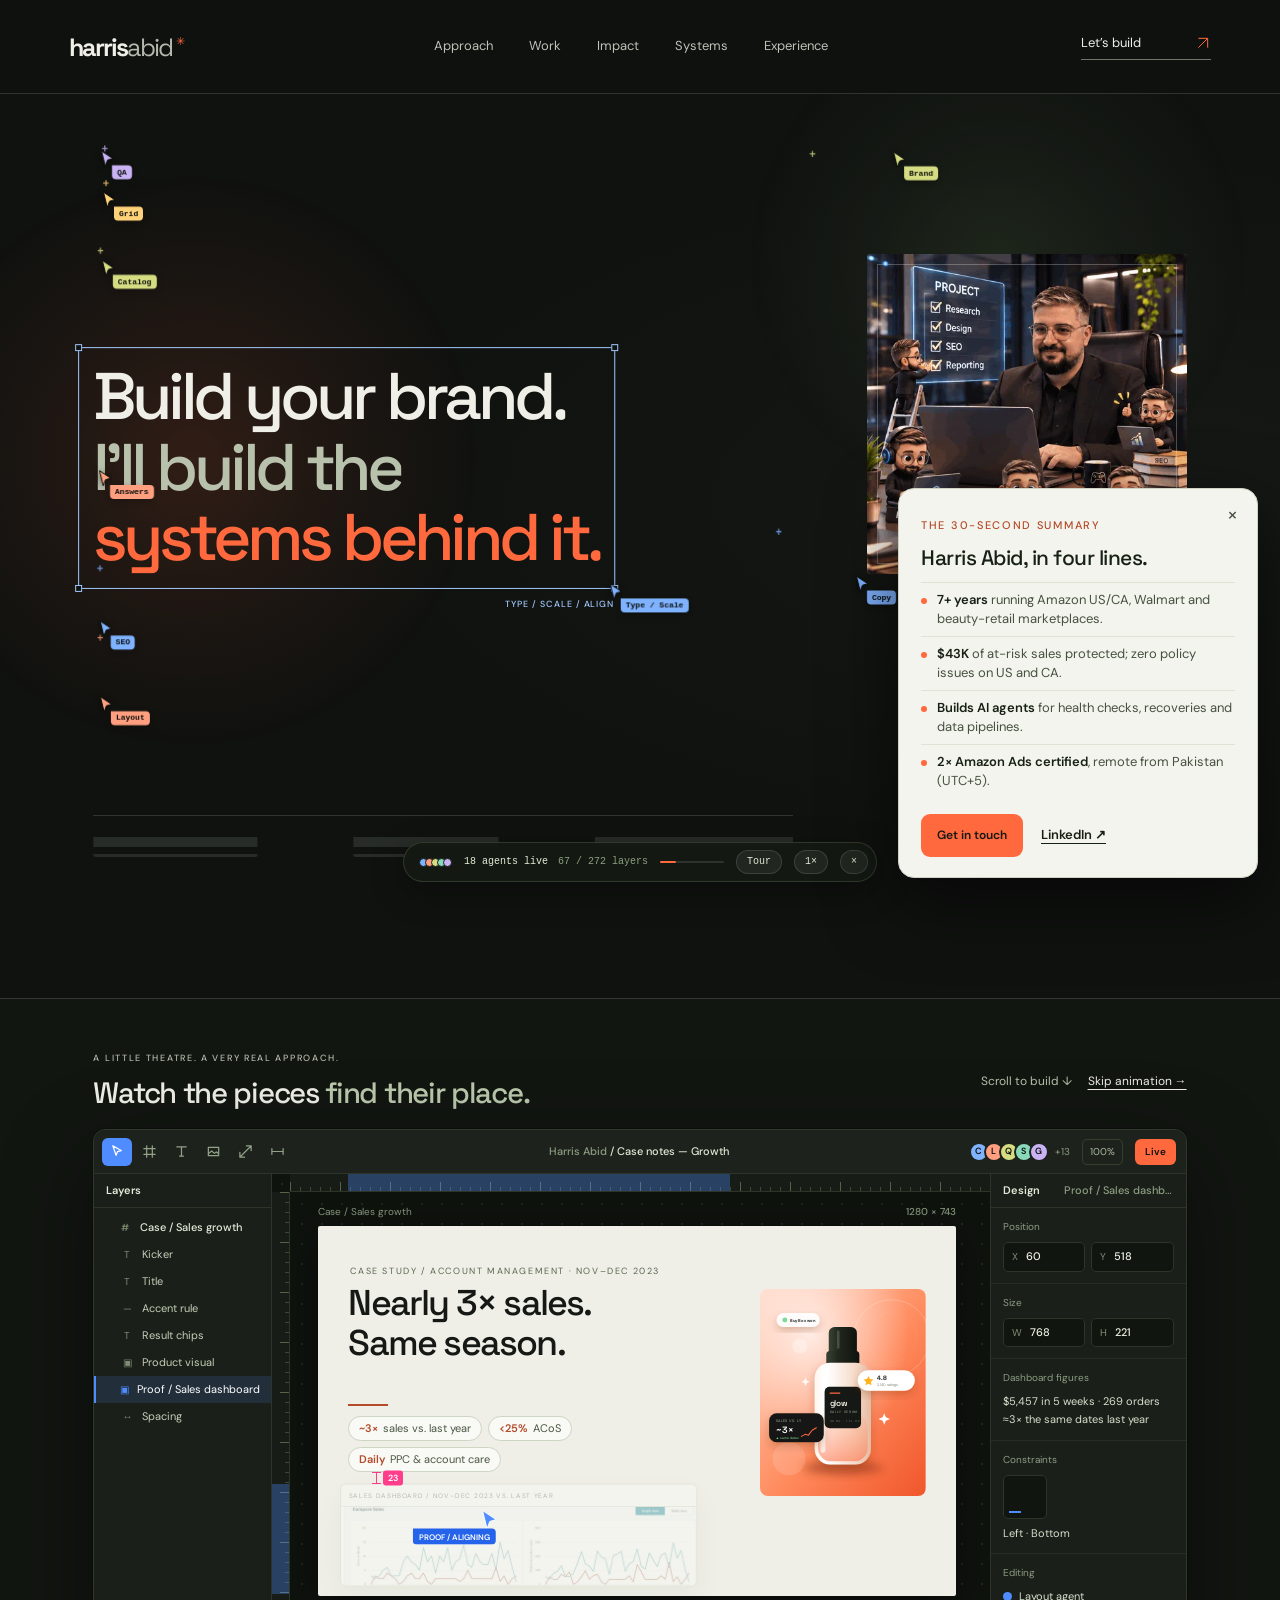
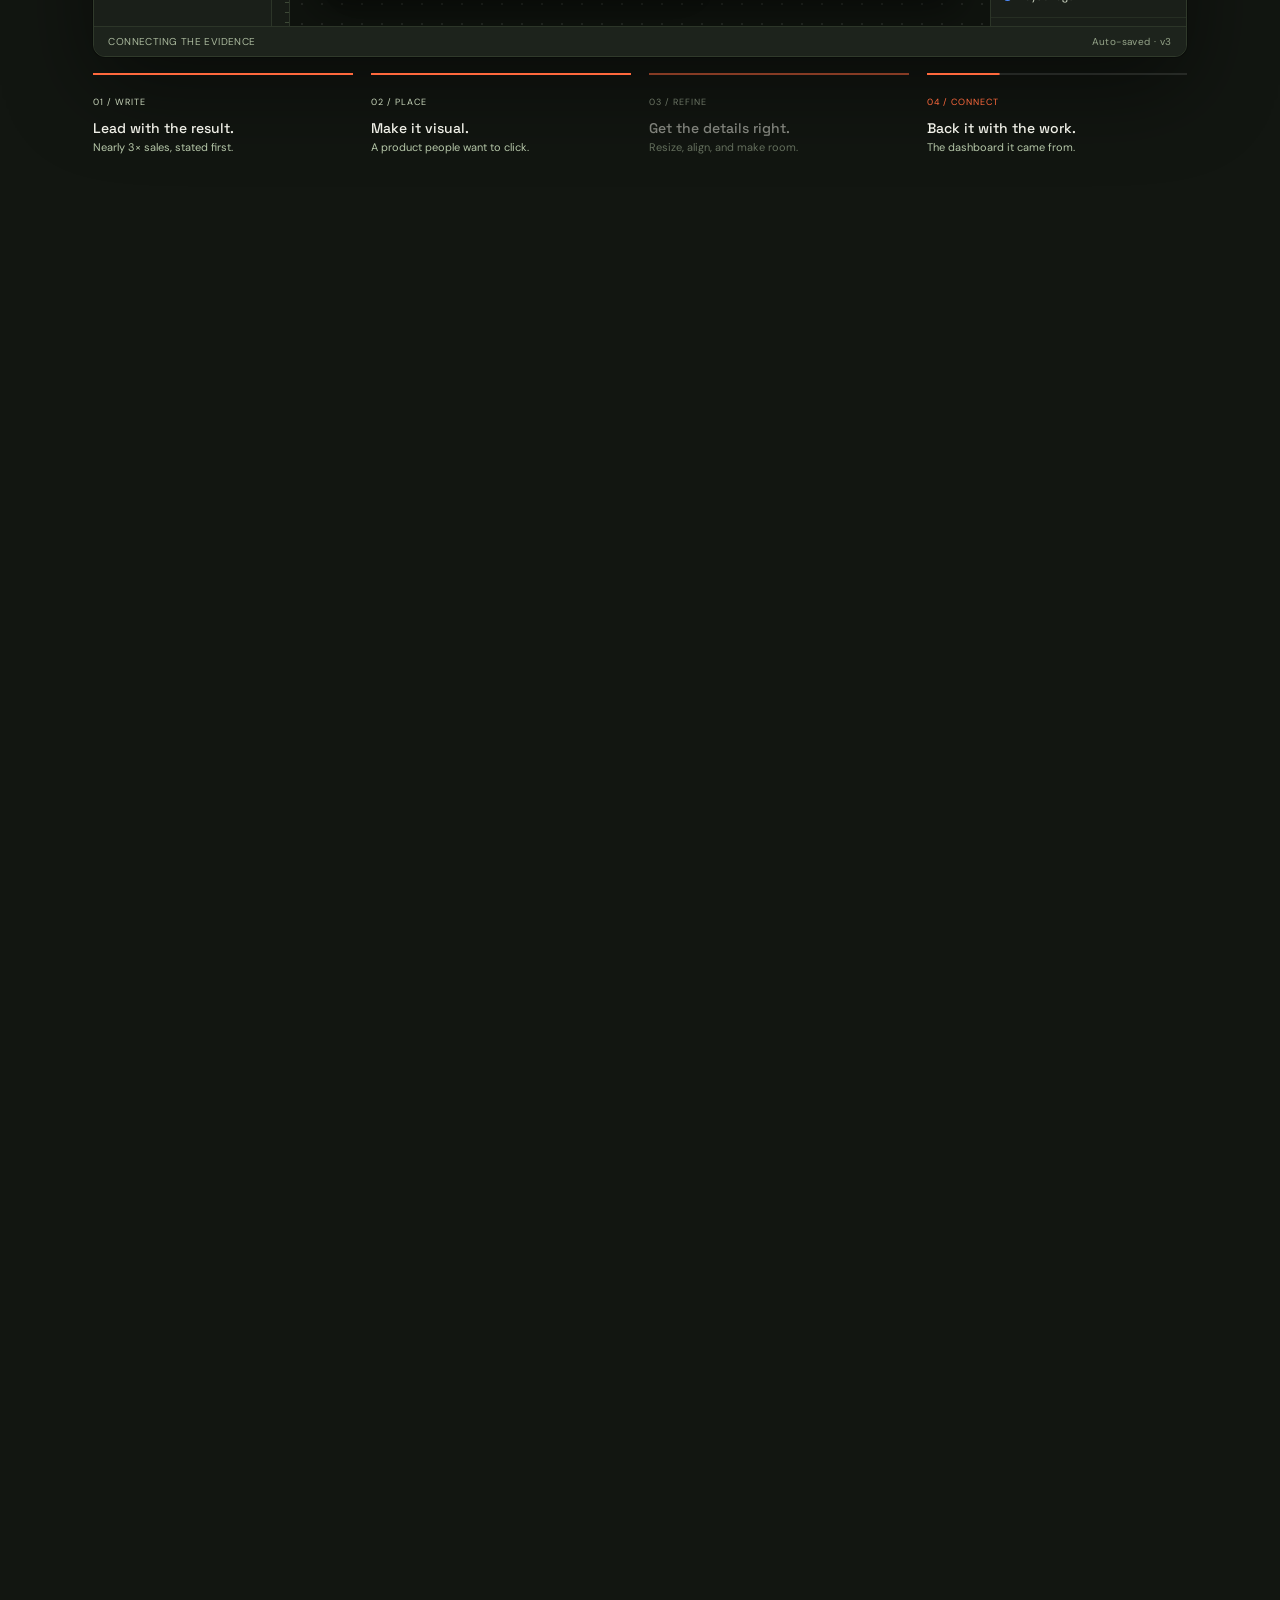
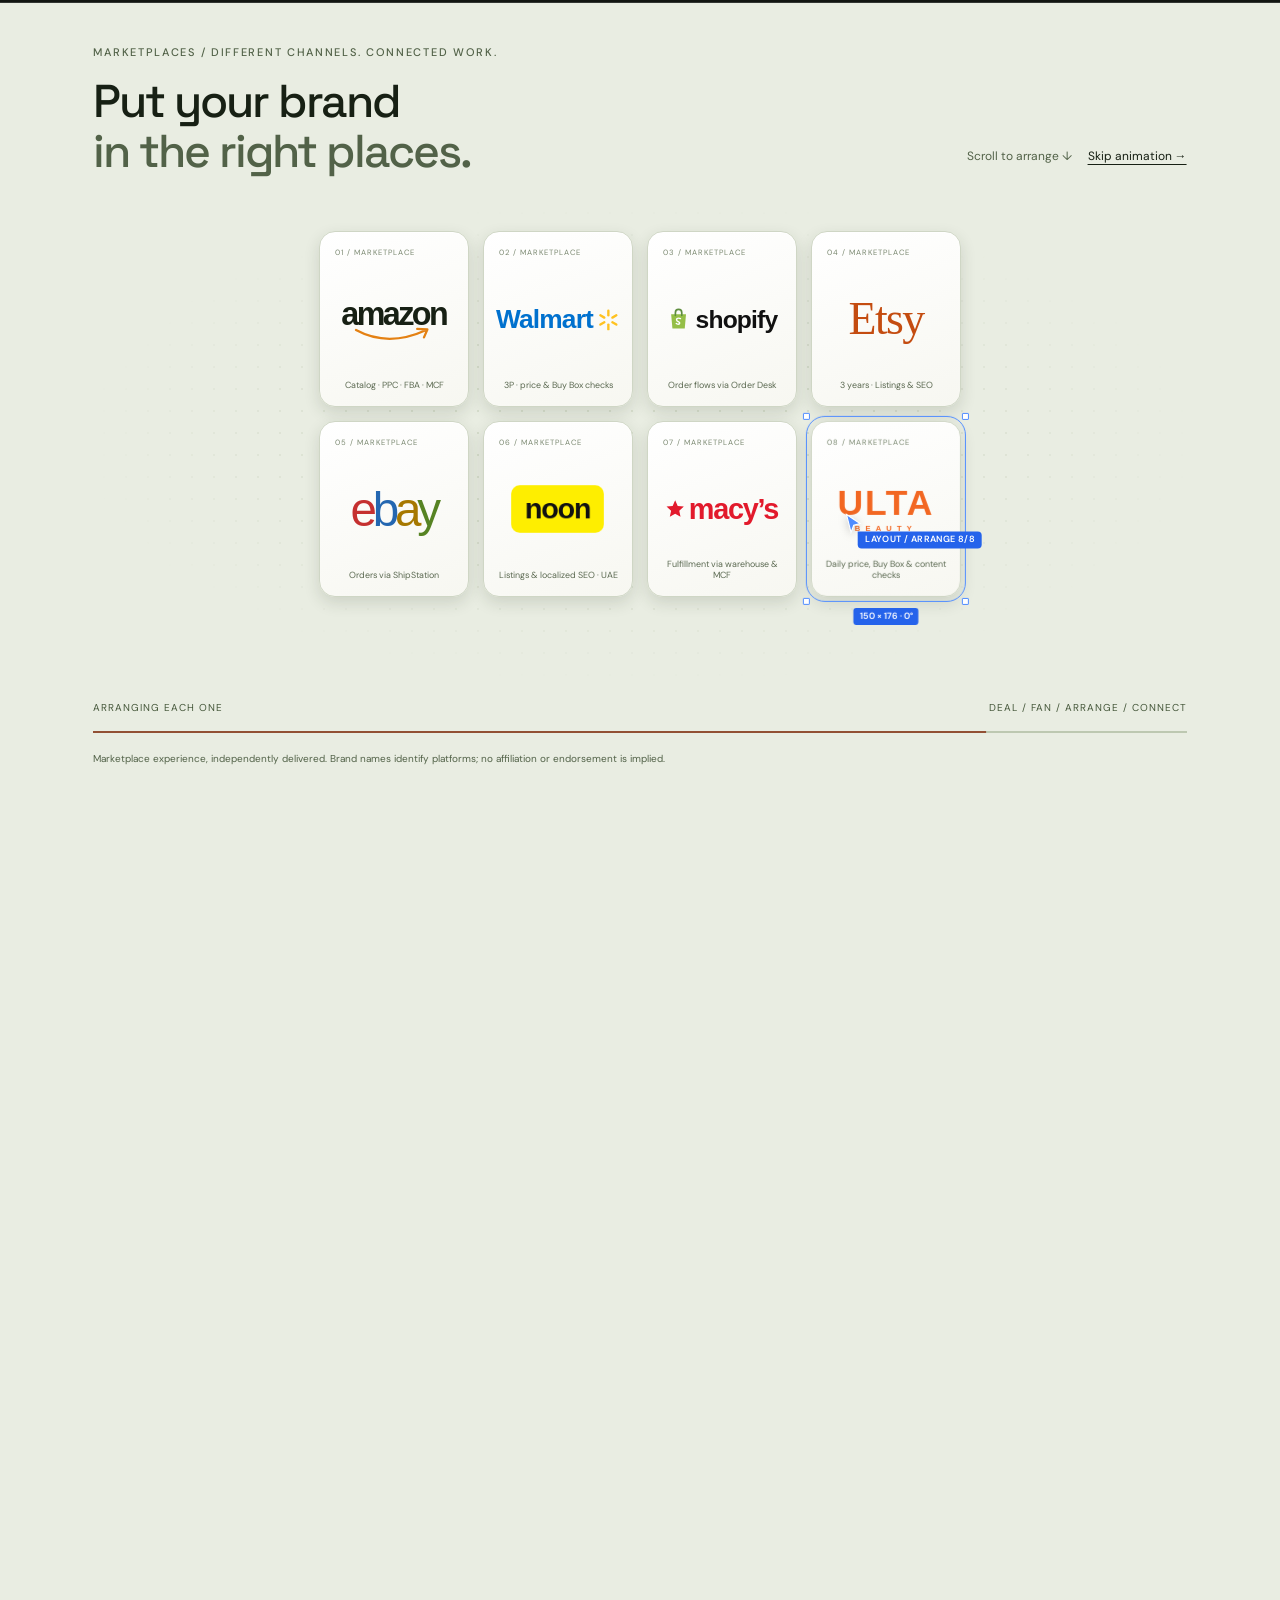
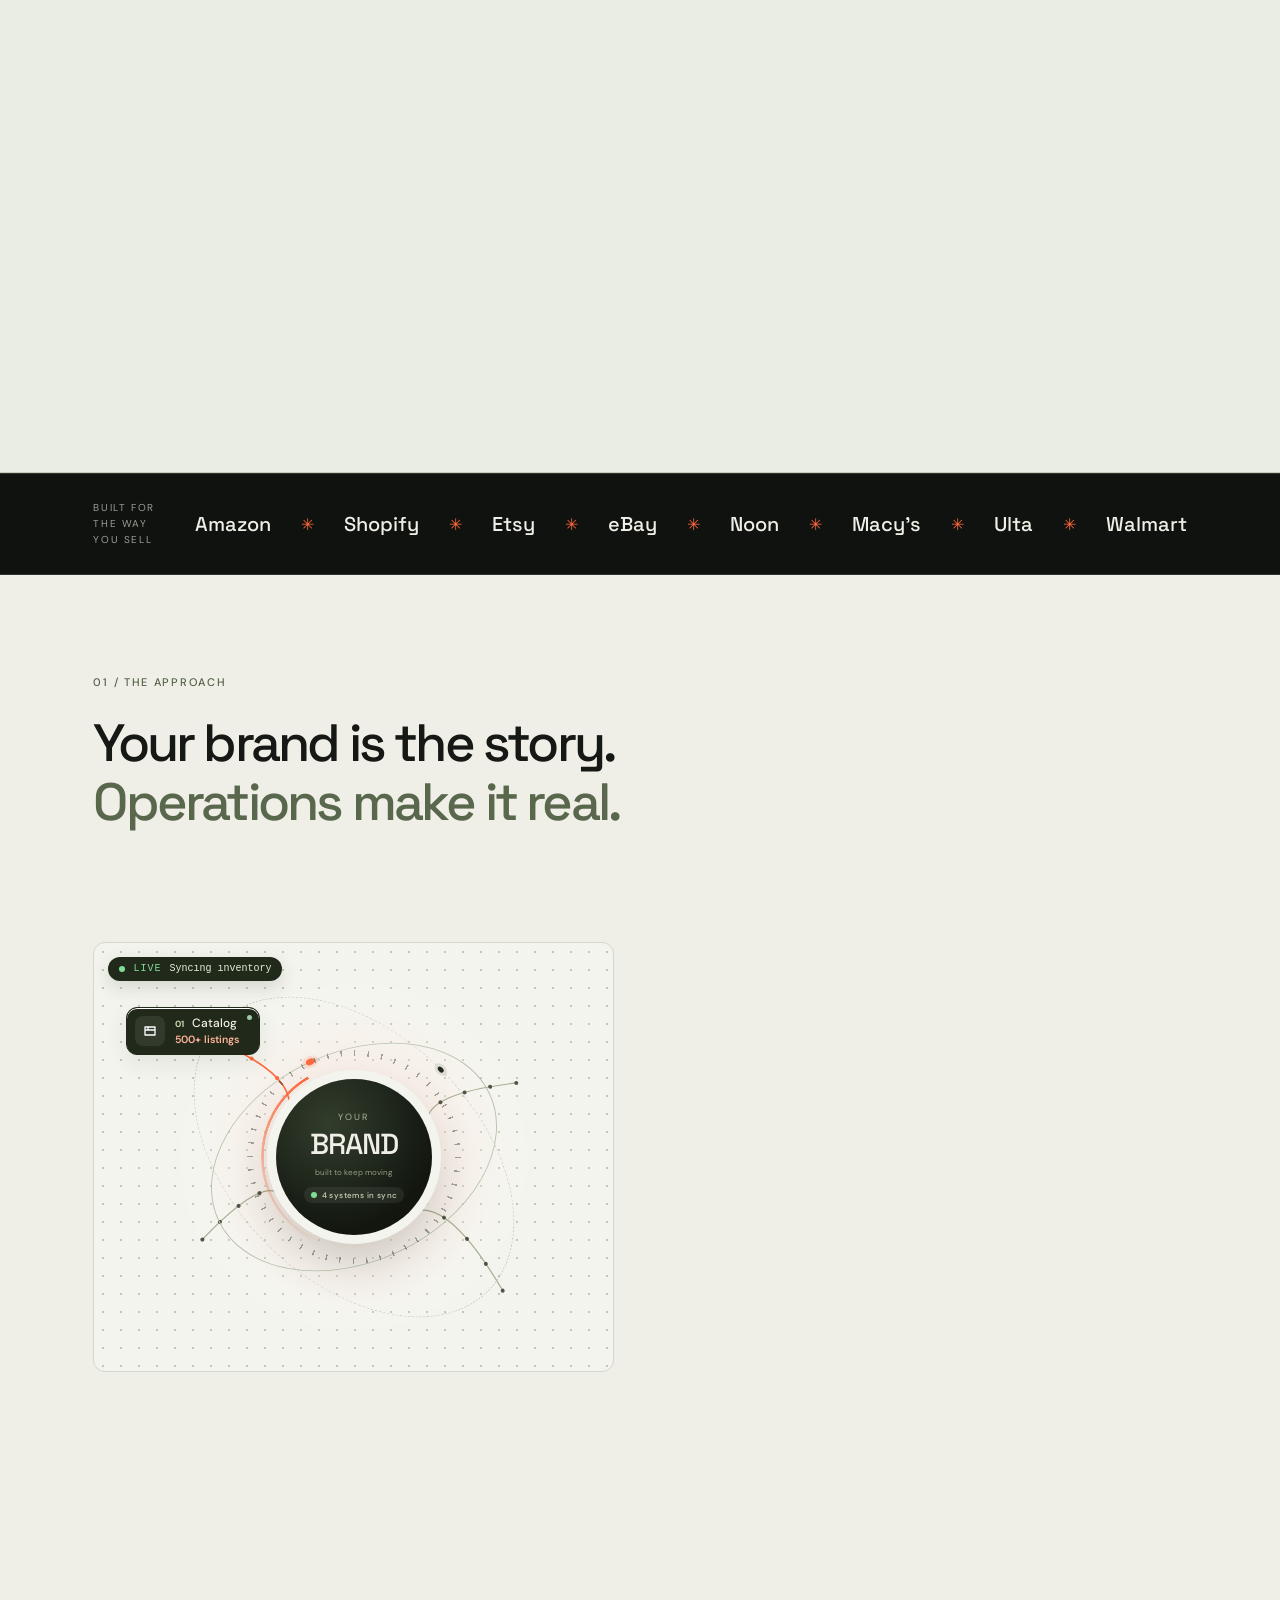
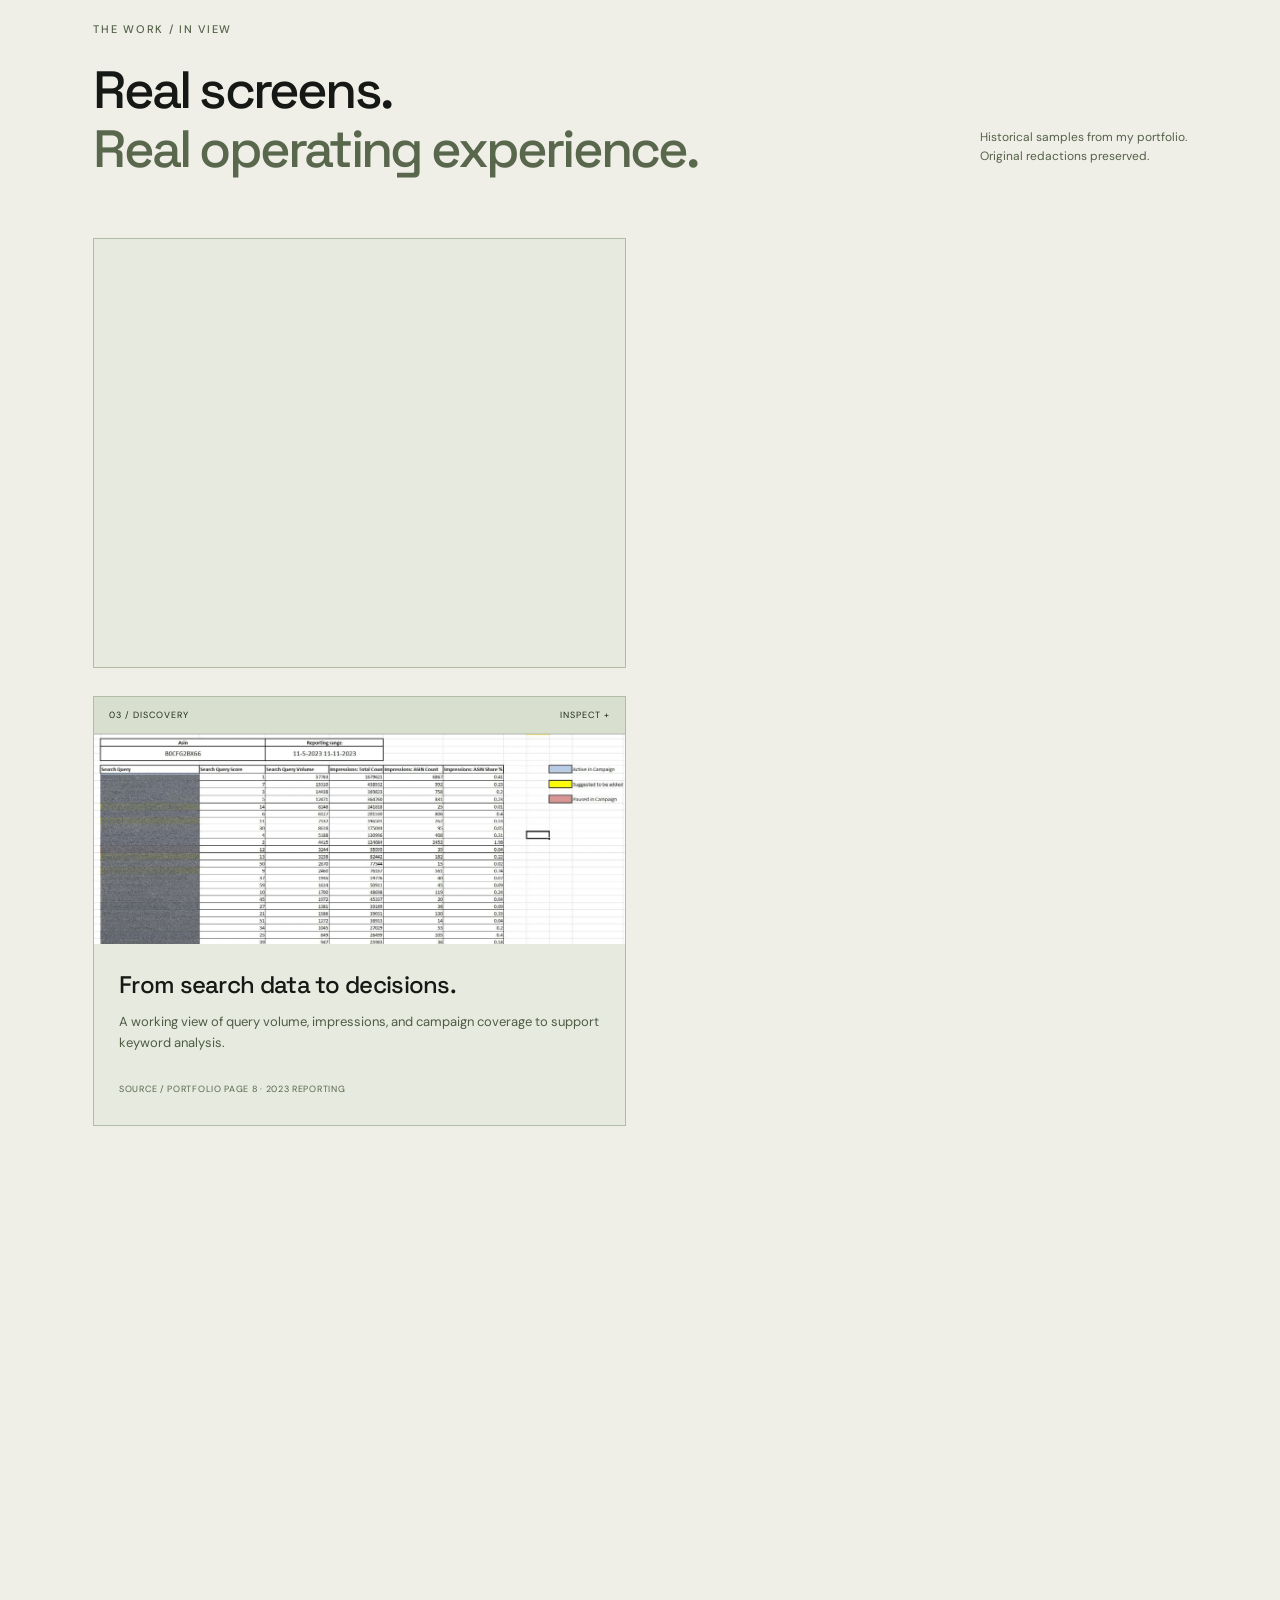
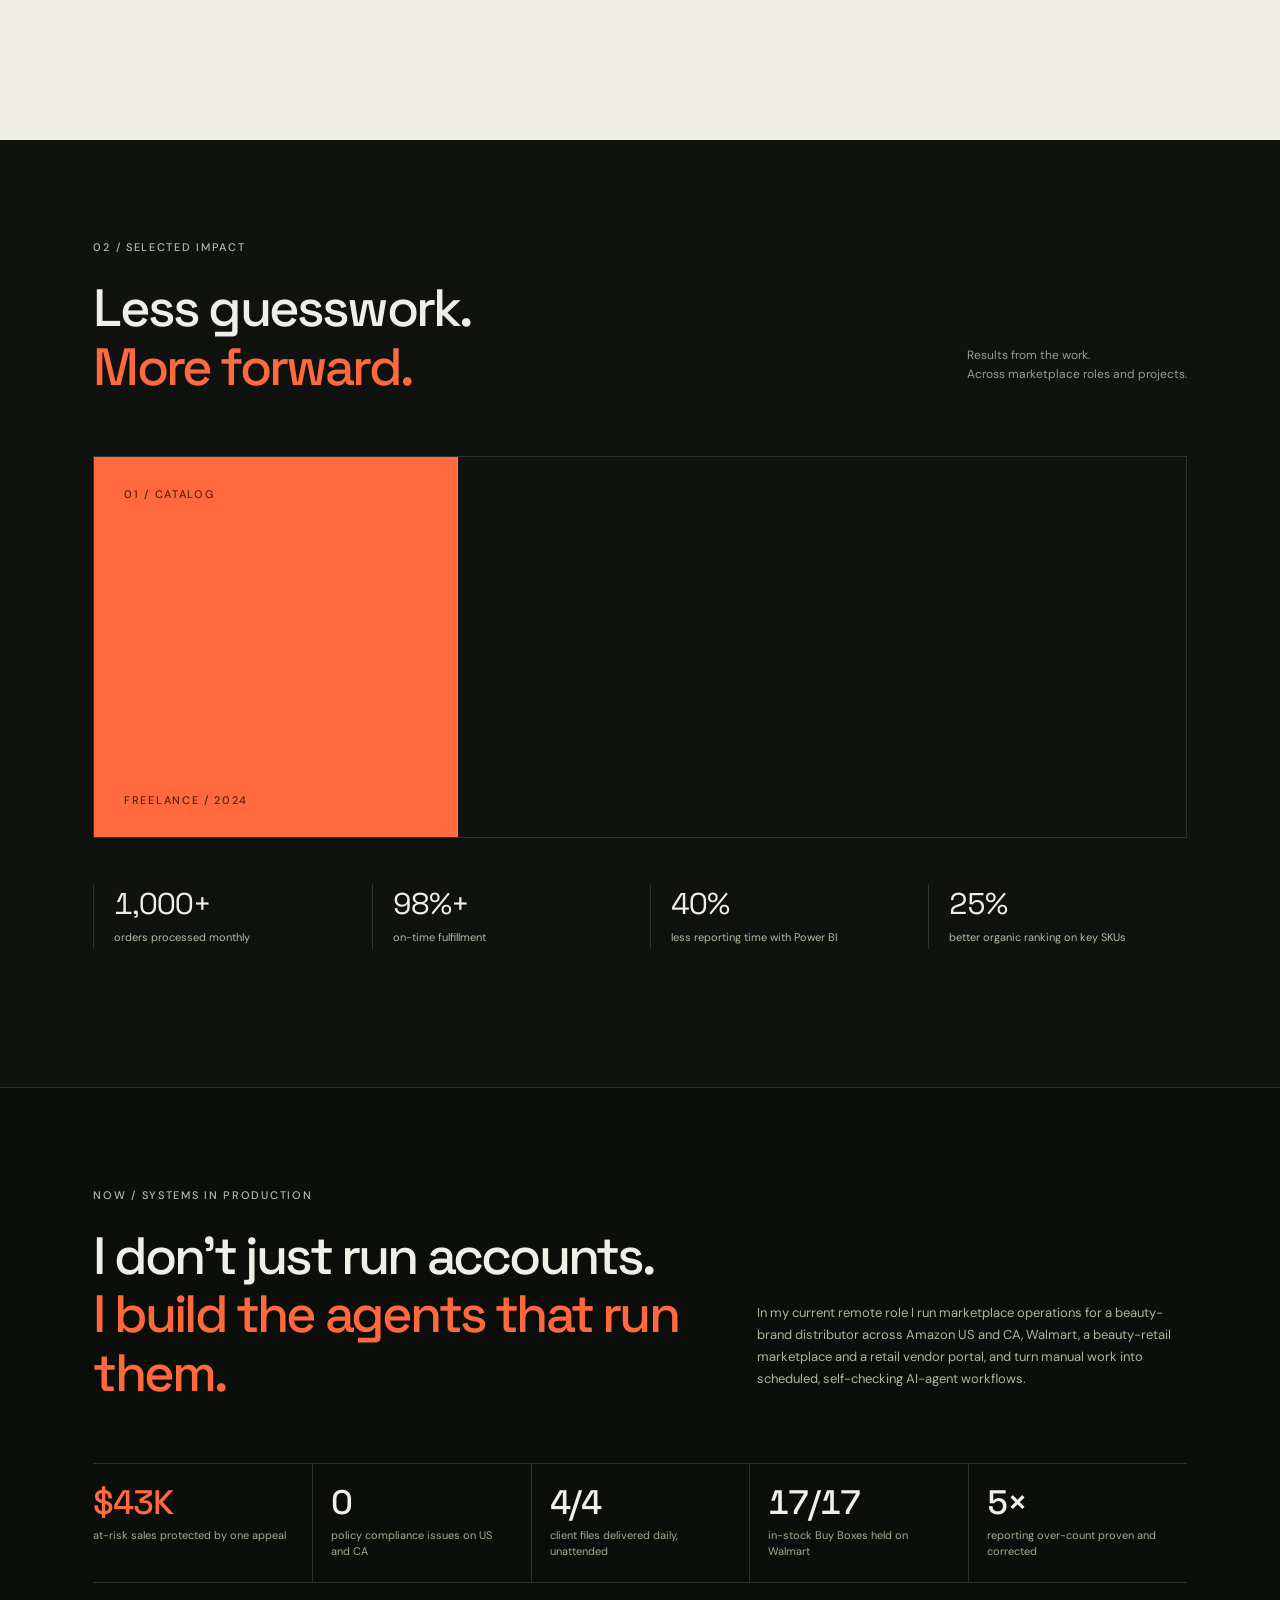
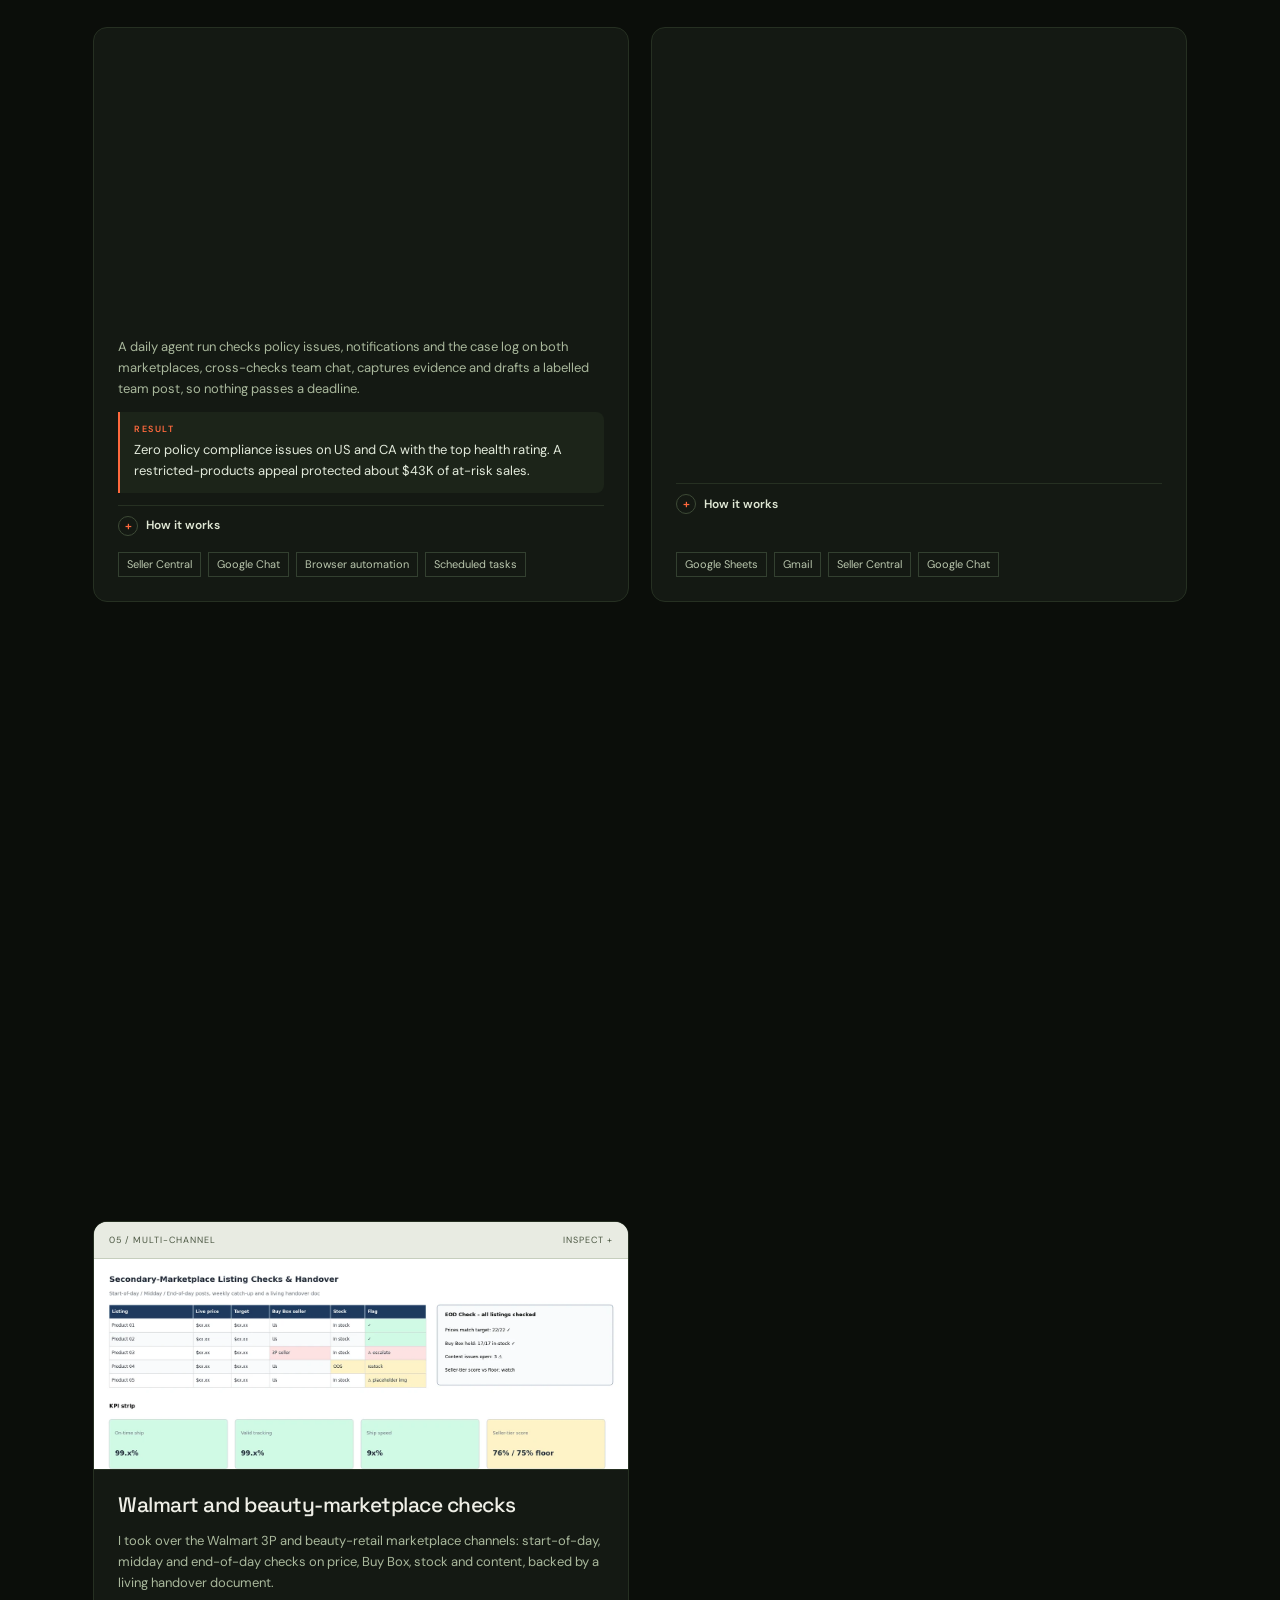
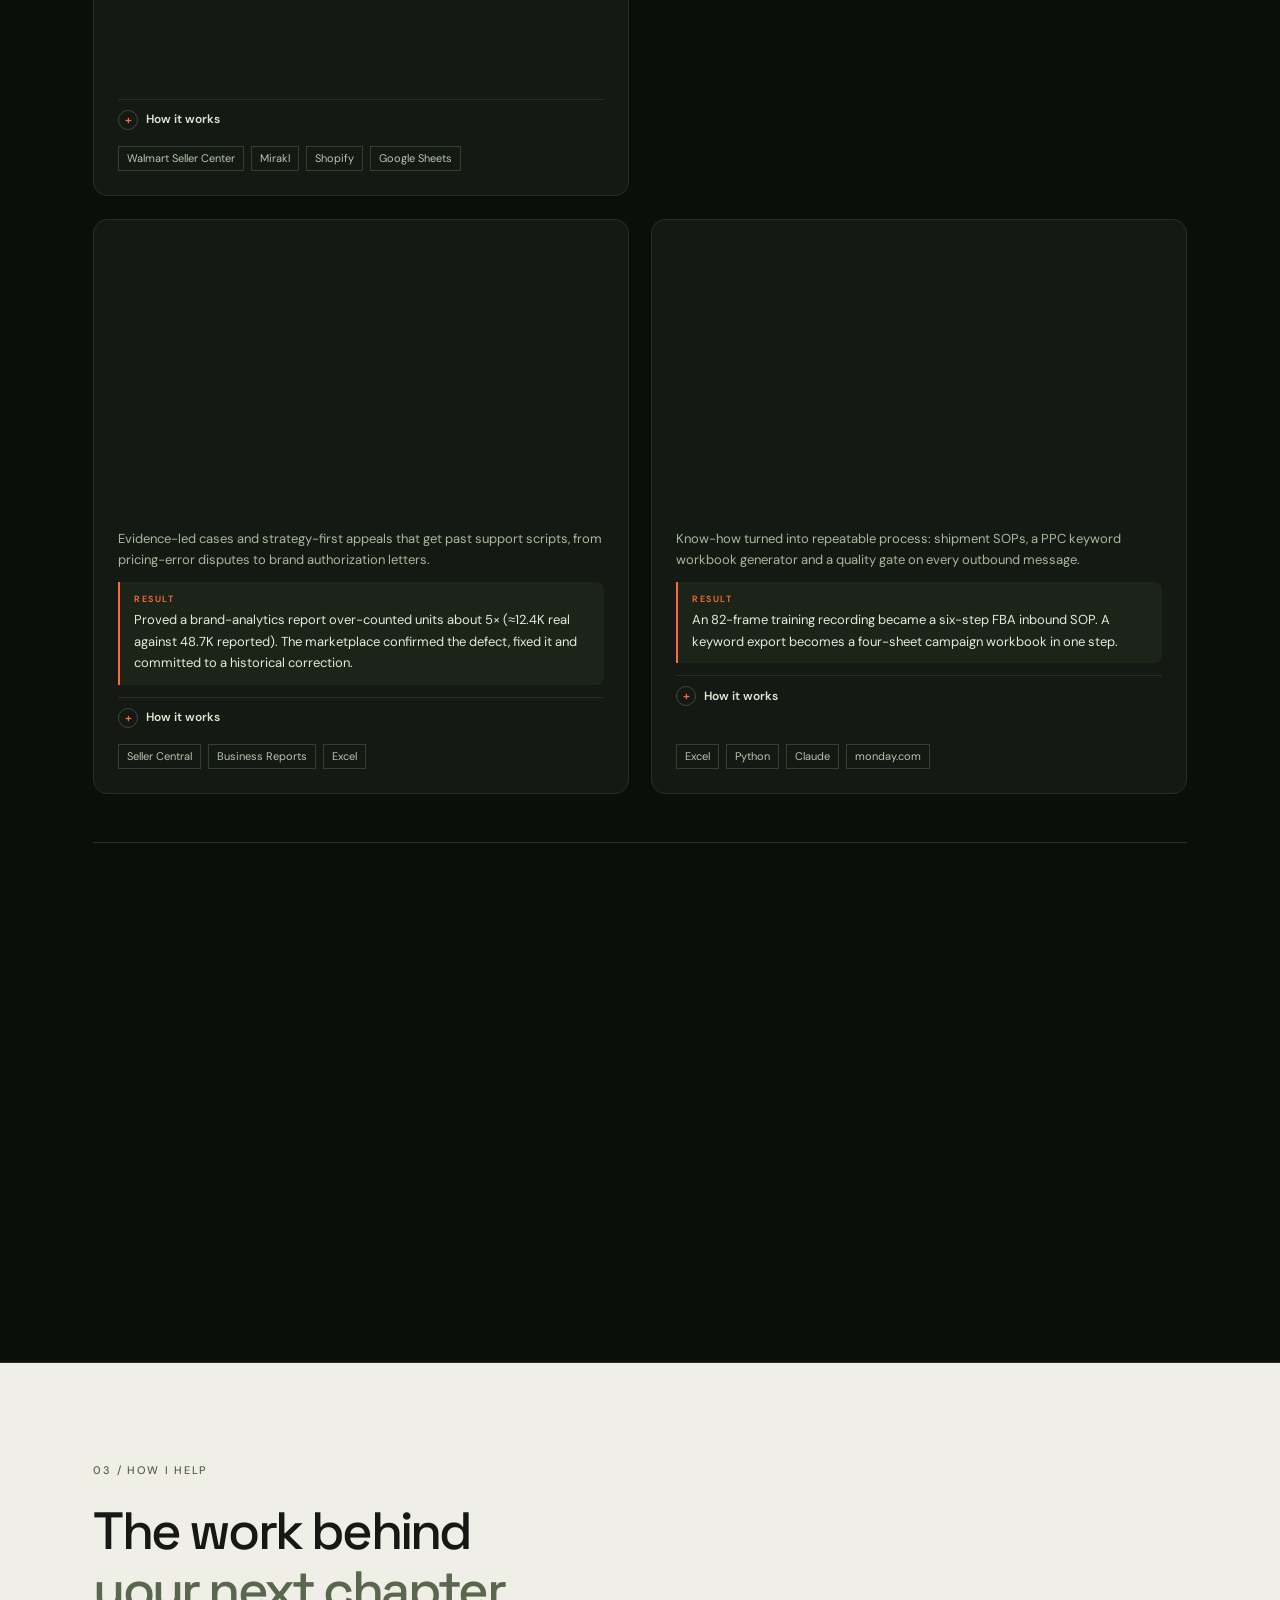
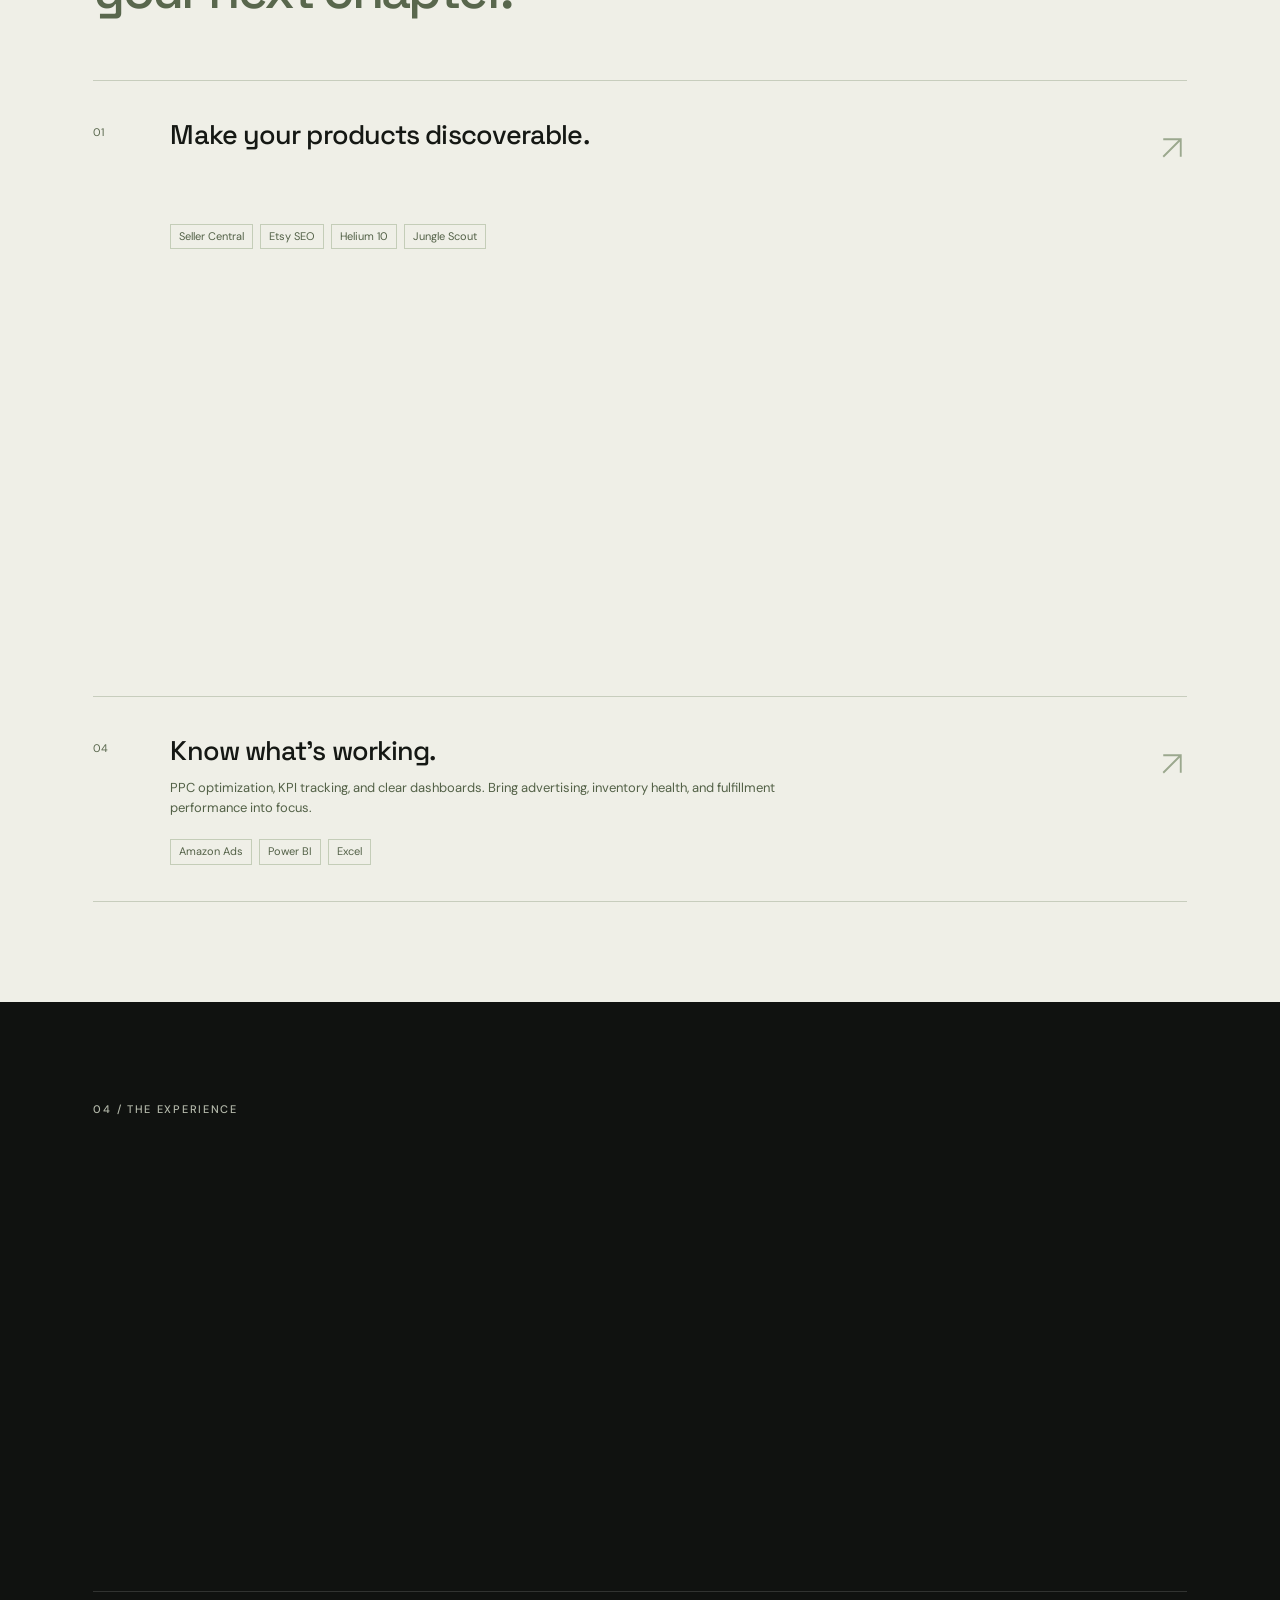
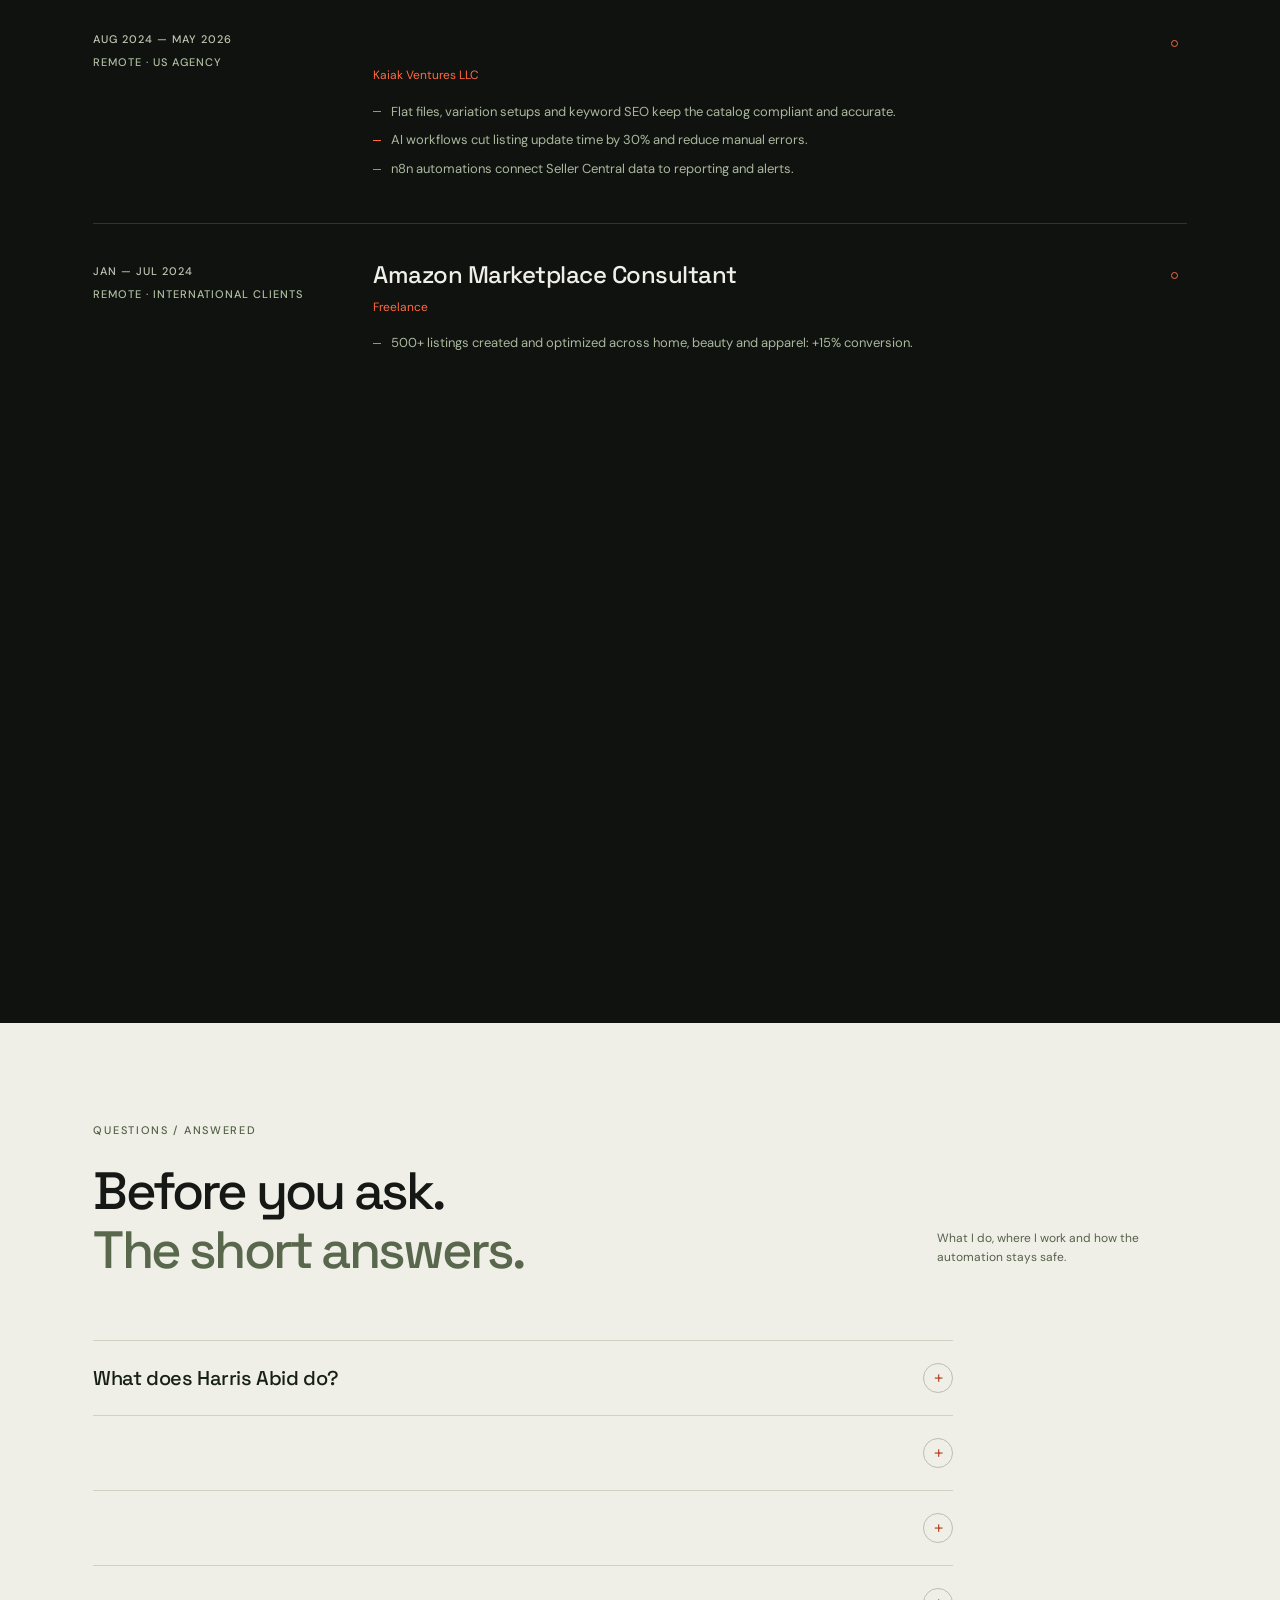
==== commit 2ff8f287: "Calmer motion, conversion funnel, summary card and contact form Motion - Full swarm build for header" ====
--- a/index.html
+++ b/index.html
@@ -13,11 +13,11 @@
 <div class="progress" aria-hidden="true"></div>
 <header class="header"><a href="#home" class="wordmark">harris<span>abid</span><i aria-hidden="true">✳</i><b class="vh"> — Harris Abid, home</b></a><nav aria-label="Main navigation"><a href="#approach">Approach</a><a href="#work">Work</a><a href="#impact">Impact</a><a href="#systems">Systems</a><a href="#experience">Experience</a></nav><a class="nav-cta" href="#contact">Let’s build <span><svg class="arrow-icon" viewBox="0 0 24 24" fill="none" aria-hidden="true"><path d="M5 19L19 5M5 5H19V19" stroke="currentColor" stroke-width="1.5"/></svg></span></a></header>
 <main id="main">
-<section class="hero scene" id="home" data-scene="Brand foundation">
+<section class="hero scene" id="home" data-scene="Brand foundation"><div class="hero-glow" aria-hidden="true"><i></i><i></i></div>
 <div class="hero-top"><span class="eyebrow"><i class="dot"></i> HARRIS ABID · MARKETPLACE OPERATIONS · AI AUTOMATION</span><span class="edition">REMOTE ONLY / JHELUM, PAKISTAN → WORLDWIDE</span></div>
 <div class="audience-tools interactive-only"><div class="audience-switch" role="group" aria-label="Explore by interest"><button type="button" data-audience="founder" aria-pressed="true">Grow my brand</button><button type="button" data-audience="recruiter" aria-pressed="false">Hire Harris</button></div><div id="audience-path" aria-live="polite"><span>For founders / connect the moving parts.</span><a href="#capabilities">Explore services <svg class="arrow-icon" viewBox="0 0 24 24" fill="none" aria-hidden="true"><path d="M5 19L19 5M5 5H19V19" stroke="currentColor" stroke-width="1.5"/></svg></a><a href="#work">Inspect the work <svg class="arrow-icon" viewBox="0 0 24 24" fill="none" aria-hidden="true"><path d="M5 19L19 5M5 5H19V19" stroke="currentColor" stroke-width="1.5"/></svg></a></div></div><div class="hero-title-wrap"><h1 data-title aria-label="Build your brand. I’ll build the systems behind it."><span class="type-line"><span>Build your brand.</span></span><span class="type-line muted"><span>I’ll build the</span></span><span class="type-line"><em>systems behind it.</em></span><span class="type-caret" aria-hidden="true"></span></h1><div class="title-selection" aria-hidden="true"><i></i><i></i><i></i><i></i><span>TYPE / SCALE / ALIGN</span></div></div>
 <figure class="hero-portrait" data-build="3"><div class="portrait-frame"><picture><source media="(prefers-reduced-motion: reduce)" srcset="assets/hero-agents-still.webp"><img id="hero-image" src="assets/hero-agents-first.webp" data-anim="assets/hero-agents.webp" data-still="assets/hero-agents-still.webp" fetchpriority="high" decoding="async" width="508" height="507" alt="Harris Abid working at his laptop while small figurines of himself handle research, design, SEO and reporting, ticking off a project checklist."></picture><span class="photo-edge" aria-hidden="true"></span><span class="photo-label" aria-hidden="true">HARRIS ABID / AND HIS AGENTS</span></div><figcaption>Human judgement.<br><span>Connected systems.</span></figcaption></figure>
-<div class="hero-bottom"><div class="intro" data-build="1"><p>I’m Harris Abid. I connect the details that turn an ecommerce business into a brand that runs better.</p><a class="button orange" href="#contact">Let’s talk about your brand <span><svg class="arrow-icon" viewBox="0 0 24 24" fill="none" aria-hidden="true"><path d="M5 19L19 5M5 5H19V19" stroke="currentColor" stroke-width="1.5"/></svg></span></a></div><div class="hero-note" data-build="2"><span class="mini-label">GOOD GROWTH IS BUILT.</span><p>Sharper listings.<br>Smarter workflows.<br>Less operational friction.</p><a href="#approach" class="scroll-link">Scroll to see it come together <span>↓</span></a></div></div>
+<div class="hero-bottom"><div class="intro" data-build="1"><p>I’m Harris Abid. I connect the details that turn an ecommerce business into a brand that runs better.</p><a class="button orange" href="#contact">Get 3 fixes for your storefront <span><svg class="arrow-icon" viewBox="0 0 24 24" fill="none" aria-hidden="true"><path d="M5 19L19 5M5 5H19V19" stroke="currentColor" stroke-width="1.5"/></svg></span></a></div><div class="hero-note" data-build="2"><span class="mini-label">GOOD GROWTH IS BUILT.</span><p>Sharper listings.<br>Smarter workflows.<br>Less operational friction.</p><a href="#approach" class="scroll-link">Scroll to see it come together <span>↓</span></a></div></div>
 <div class="hero-grid hero-proof"><span><b>7+ yrs</b> Seller Central &amp; FBA</span><span><b>2×</b> Amazon Ads certified</span><span><b>~3×</b> sales vs. last year, case study</span><span><b>$43K</b> at-risk sales protected</span></div>
 </section>
 
@@ -61,7 +61,7 @@
 <div class="impact-grid"><article class="result featured" data-build="1"><span class="card-index">01 / CATALOG</span><strong>500<span>+</span></strong><h3>Listings created & optimized.</h3><p>Across home, beauty, and apparel, with a 15% improvement in conversion rate during freelance marketplace work.</p><span class="result-foot">FREELANCE / 2024</span></article><article class="result" data-build="2"><span class="card-index">02 / ADVERTISING</span><strong>+20<span>%</span></strong><h3>Conversion on managed PPC.</h3><p>Daily bid and keyword work grew conversion while cutting ACoS by a further 10%, keeping campaigns under 25% ACoS.</p><span class="result-foot">FREELANCE / 2024</span></article><article class="result" data-build="3"><span class="card-index">03 / AUTOMATION</span><strong>30<span>%</span></strong><h3>Less time updating listings.</h3><p>AI workflows that simplify product data management and reduce repetitive manual work.</p><span class="result-foot">KAIAK VENTURES / 2024–2026</span></article></div>
 <div class="support-stats"><div data-build="4"><strong>1,000+</strong><span>orders processed monthly</span></div><div><strong>98%+</strong><span>on-time fulfillment</span></div><div><strong>40%</strong><span>less reporting time with Power BI</span></div><div><strong>25%</strong><span>better organic ranking on key SKUs</span></div><p>Operational results at Graphic Tailur, 2019–2023, across Amazon, Noon (UAE), Shopify, eBay and Macy’s.</p></div>
 </section>
-<section class="systems scene" id="systems" data-scene="Systems in production"><div class="section-heading split"><div><span class="eyebrow">NOW / SYSTEMS IN PRODUCTION</span><h2>I don’t just run accounts.<br><em>I build the agents that run them.</em></h2></div><p>In my current remote role I run marketplace operations for a beauty-brand distributor across Amazon US and CA, Walmart, a beauty-retail marketplace and a retail vendor portal, and turn manual work into scheduled, self-checking AI-agent workflows.</p></div><div class="sys-kpis"><div><strong>$43K</strong><span>at-risk sales protected by one appeal</span></div><div><strong>0</strong><span>policy compliance issues on US and CA</span></div><div><strong>4/4</strong><span>client files delivered daily, unattended</span></div><div><strong>17/17</strong><span>in-stock Buy Boxes held on Walmart</span></div><div><strong>5×</strong><span>reporting over-count proven and corrected</span></div></div><div class="sys-grid"><article class="sys-card"><button type="button" class="evidence-image sys-shot" data-view="assets/sys-health-check.webp" data-caption="Daily account-health monitor, US + CA: recreated mock-up with sample data. Company, brand and product details anonymized."><div class="evidence-toolbar"><span>01 / ACCOUNT HEALTH</span><span>INSPECT +</span></div><img src="assets/sys-health-check.webp" width="1400" height="700" loading="lazy" decoding="async" alt="Mock-up of the daily account-health monitor, us + ca workflow with sample data."></button><div class="sys-body"><h3>Daily account-health monitor, US + CA</h3><p>A daily agent run checks policy issues, notifications and the case log on both marketplaces, cross-checks team chat, captures evidence and drafts a labelled team post, so nothing passes a deadline.</p><p class="sys-result"><b>Result</b>Zero policy compliance issues on US and CA with the top health rating. A restricted-products appeal protected about $43K of at-risk sales.</p><details class="sys-how"><summary>How it works</summary><ol><li>Opens Account Health for US and CA: policy compliance and health rating.</li><li>Reads new performance notifications and seller news.</li><li>Opens every case in the log that changed since the last run.</li><li>Checks team chat to see whether a teammate already handled each item.</li><li>Takes screenshots as evidence.</li><li>Drafts “1st half” and “Final review” posts, plus a note on any case nobody owns.</li></ol></details><div class="tags"><span>Seller Central</span><span>Google Chat</span><span>Browser automation</span><span>Scheduled tasks</span></div></div></article><article class="sys-card"><button type="button" class="evidence-image sys-shot" data-view="assets/sys-escalations.webp" data-caption="Escalated-cases tracker: recreated mock-up with sample data. Company, brand and product details anonymized."><div class="evidence-toolbar"><span>02 / ESCALATIONS</span><span>INSPECT +</span></div><img src="assets/sys-escalations.webp" width="1400" height="700" loading="lazy" decoding="async" alt="Mock-up of the escalated-cases tracker workflow with sample data."></button><div class="sys-body"><h3>Escalated-cases tracker</h3><p>One sheet and a scheduled agent track every case escalated to the marketplace’s account manager, so stalled cases surface before they go cold.</p><p class="sys-result"><b>Result</b>On day one it caught a case marked “Needs Escalation” that had already been escalated. Resolved cases now move to their own tab automatically.</p><details class="sys-how"><summary>How it works</summary><ol><li>Consolidated account-manager emails, the case log and monthly primary-case threads.</li><li>Rebuilt the sheet with a status dropdown, formula flags, row shading and a Resolved tab.</li><li>A scheduled agent reads Seller Central, Gmail and every team-chat space, then updates the sheet.</li><li>Each run reports changes, what needs action from us, and what has been open too long, with a suggested next push.</li><li>Flags: red at 30+ days escalated, yellow when waiting on us, bold after 7+ days without a marketplace update.</li></ol></details><div class="tags"><span>Google Sheets</span><span>Gmail</span><span>Seller Central</span><span>Google Chat</span></div></div></article><article class="sys-card"><button type="button" class="evidence-image sys-shot" data-view="assets/sys-proof-of-value.webp" data-caption="Sourcing-cost proof of value: recreated mock-up with sample data. Company, brand and product details anonymized."><div class="evidence-toolbar"><span>03 / REVENUE RECOVERY</span><span>INSPECT +</span></div><img src="assets/sys-proof-of-value.webp" width="1400" height="700" loading="lazy" decoding="async" alt="Mock-up of the sourcing-cost proof of value workflow with sample data."></button><div class="sys-body"><h3>Sourcing-cost proof of value</h3><p>A weekly workflow recovers under-valued reimbursements by submitting the true invoice cost with a highlighted proof PDF, instead of accepting the portal’s lower estimate.</p><p class="sys-result"><b>Result</b>8 items approved and 1 pending in a single weekly run, from 424 screened. Earlier denials traced to a missing ID on the proof, then fixed.</p><details class="sys-how"><summary>How it works</summary><ol><li>Pulls the portal status list and finds items not yet approved.</li><li>Splits bundles and multi-packs into their component SKUs.</li><li>Finds the highest-cost received PO in the inventory system and the matching invoice.</li><li>Highlights the invoice line and stamps an ASIN–SKU label with Python (PyMuPDF).</li><li>Calculates cost: unit, sum of parts, or unit × quantity.</li><li>Submits the cost with the PDF and logs the result. Originals are never edited; denials retry after 30 days.</li></ol></details><div class="tags"><span>Seller Central</span><span>Sellercloud</span><span>monday.com</span><span>Python · PyMuPDF</span></div></div></article><article class="sys-card"><button type="button" class="evidence-image sys-shot" data-view="assets/sys-vendor-pipeline.webp" data-caption="Unattended vendor-portal pipeline: recreated mock-up with sample data. Company, brand and product details anonymized."><div class="evidence-toolbar"><span>04 / DATA PIPELINE</span><span>INSPECT +</span></div><img src="assets/sys-vendor-pipeline.webp" width="1400" height="700" loading="lazy" decoding="async" alt="Mock-up of the unattended vendor-portal pipeline workflow with sample data."></button><div class="sys-body"><h3>Unattended vendor-portal pipeline</h3><p>Every evening it exports four reports from a retailer’s vendor portal, validates them, emails them to the client, then audits delivery with an automatic backup send.</p><p class="sys-result"><b>Result</b>4 of 4 files delivered daily, the largest about 35,700 rows. It alerts only when something fails and never sends duplicates.</p><details class="sys-how"><summary>How it works</summary><ol><li>7 PM: archives yesterday’s files, logs in with a saved session and exports three report cards to CSV.</li><li>Queues the large inventory export, polls until it succeeds, then downloads and unzips it.</li><li>Validates every file for size, expected header and freshness, and writes a READY.json manifest.</li><li>8 PM: a local script emails each file to the client’s data inbox.</li><li>9 PM: checks Gmail Sent for every attachment, re-downloads anything missing and sends it by a backup route.</li></ol></details><div class="tags"><span>Chrome automation</span><span>PowerShell</span><span>Gmail</span><span>Scheduled tasks</span></div></div></article><article class="sys-card"><button type="button" class="evidence-image sys-shot" data-view="assets/sys-listing-checks.webp" data-caption="Walmart and beauty-marketplace checks: recreated mock-up with sample data. Company, brand and product details anonymized."><div class="evidence-toolbar"><span>05 / MULTI-CHANNEL</span><span>INSPECT +</span></div><img src="assets/sys-listing-checks.webp" width="1400" height="700" loading="lazy" decoding="async" alt="Mock-up of the walmart and beauty-marketplace checks workflow with sample data."></button><div class="sys-body"><h3>Walmart and beauty-marketplace checks</h3><p>I took over the Walmart 3P and beauty-retail marketplace channels: start-of-day, midday and end-of-day checks on price, Buy Box, stock and content, backed by a living handover document.</p><p class="sys-result"><b>Result</b>22 of 22 prices matched, Buy Box held on 17 of 17 in-stock items, 3 content issues flagged and a third-party hijacker escalated to brand protection.</p><details class="sys-how"><summary>How it works</summary><ol><li>Daily posts with a check table for prices, Buy Box, stock, image counts, 1P items and catalog errors.</li><li>Weekly: seller-tier metrics against thresholds, published and unpublished catalog counts, removal orders.</li><li>Live pages audited for target price, Buy Box owner, suppression and placeholder images.</li><li>Live titles compared with the title-tracking sheet.</li><li>Handover document rebuilt from two months of team chat: schedule, templates, who decides what, open items.</li></ol></details><div class="tags"><span>Walmart Seller Center</span><span>Mirakl</span><span>Shopify</span><span>Google Sheets</span></div></div></article><article class="sys-card"><button type="button" class="evidence-image sys-shot" data-view="assets/sys-deal-auditor.webp" data-caption="Deal-event listing auditor: recreated mock-up with sample data. Company, brand and product details anonymized."><div class="evidence-toolbar"><span>06 / DEAL EVENTS</span><span>INSPECT +</span></div><img src="assets/sys-deal-auditor.webp" width="1400" height="700" loading="lazy" decoding="async" alt="Mock-up of the deal-event listing auditor workflow with sample data."></button><div class="sys-body"><h3>Deal-event listing auditor</h3><p>A reusable tool audits every deal listing before and during Prime Day-style events, where ordinary scraping is blocked.</p><p class="sys-result"><b>Result</b>Five checks per listing (deal badge, price within ±$0.05, strikethrough, Buy Box owner, suppression), with PASS, WARN, ISSUE or ERROR verdicts in a colour-coded Excel summary.</p><details class="sys-how"><summary>How it works</summary><ol><li>A Python builder turns the deals sheet into a browser userscript, cleaning invalid and duplicate rows.</li><li>The userscript walks each listing in a logged-in browser with throttling, captcha pause and resume, and retries.</li><li>Results export to CSV; a Python formatter builds a colour-coded Excel file with a Summary sheet.</li></ol></details><div class="tags"><span>Python</span><span>JavaScript userscript</span><span>Excel</span></div></div></article><article class="sys-card"><button type="button" class="evidence-image sys-shot" data-view="assets/sys-appeals.webp" data-caption="Appeals, cases and data disputes: recreated mock-up with sample data. Company, brand and product details anonymized."><div class="evidence-toolbar"><span>07 / CASEWORK</span><span>INSPECT +</span></div><img src="assets/sys-appeals.webp" width="1400" height="700" loading="lazy" decoding="async" alt="Mock-up of the appeals, cases and data disputes workflow with sample data."></button><div class="sys-body"><h3>Appeals, cases and data disputes</h3><p>Evidence-led cases and strategy-first appeals that get past support scripts, from pricing-error disputes to brand authorization letters.</p><p class="sys-result"><b>Result</b>Proved a brand-analytics report over-counted units about 5× (≈12.4K real against 48.7K reported). The marketplace confirmed the defect, fixed it and committed to a historical correction.</p><details class="sys-how"><summary>How it works</summary><ol><li>Appeal framework: admit with a full plan of action, dispute with evidence, or reframe the characterization.</li><li>300–450 words: issue, root cause, corrective steps, preventive steps, evidence and a one-sentence ask.</li><li>Pricing-error disputes backed by regular pricing at 3–4 retailers and the marketplace’s own policy.</li><li>A Letter of Authorization answering each rejection reason clause by clause.</li><li>Cosmetic-kit labeling research (21 CFR 701.3, MoCRA) for a new bundle launch.</li></ol></details><div class="tags"><span>Seller Central</span><span>Business Reports</span><span>Excel</span></div></div></article><article class="sys-card"><button type="button" class="evidence-image sys-shot" data-view="assets/sys-fba-sop.webp" data-caption="SOPs, PPC builder and quality gate: recreated mock-up with sample data. Company, brand and product details anonymized."><div class="evidence-toolbar"><span>08 / ENABLEMENT</span><span>INSPECT +</span></div><img src="assets/sys-fba-sop.webp" width="1400" height="700" loading="lazy" decoding="async" alt="Mock-up of the sops, ppc builder and quality gate workflow with sample data."></button><div class="sys-body"><h3>SOPs, PPC builder and quality gate</h3><p>Know-how turned into repeatable process: shipment SOPs, a PPC keyword workbook generator and a quality gate on every outbound message.</p><p class="sys-result"><b>Result</b>An 82-frame training recording became a six-step FBA inbound SOP. A keyword export becomes a four-sheet campaign workbook in one step.</p><details class="sys-how"><summary>How it works</summary><ol><li>FBA inbound SOP: replenishment file, classify rows (regular or hazmat), up to four shipments, case quantities (max 150 units), prep and expiry, log on the work board.</li><li>PPC builder: up to six semantic keyword groups, 20 single-keyword campaign targets, negatives in five categories and a strategy summary.</li><li>Quality gate: cases, appeals and team posts are scored, fixed and re-scored before they go out.</li><li>A 10-day learning plan to hand over a Buy Box suppression check: shadow, review, then solo.</li></ol></details><div class="tags"><span>Excel</span><span>Python</span><span>Claude</span><span>monday.com</span></div></div></article></div><div class="sys-principles"><span class="mini-label">HOW I BUILD</span><ol><li><b>Map it</b><span>Shadow the manual process, record it, write the SOP.</span></li><li><b>Read first</b><span>Automate dashboards, inboxes, chat and sheets before anything acts.</span></li><li><b>Validate</b><span>Size and header checks, manifests and cross-checks before a step runs.</span></li><li><b>Human in the loop</b><span>Messages are drafted, never sent without approval.</span></li><li><b>Backup paths</b><span>State files and fallbacks, so runs recover without duplicating work.</span></li><li><b>Label evidence</b><span>Every claim marked verified, assumed or unknown.</span></li></ol></div><p class="sys-note">Mock-ups are recreated with sample data. Company, brand and product details are anonymized.</p></section>
+<section class="systems scene" id="systems" data-scene="Systems in production"><div class="section-heading split"><div><span class="eyebrow">NOW / SYSTEMS IN PRODUCTION</span><h2>I don’t just run accounts.<br><em>I build the agents that run them.</em></h2></div><p>In my current remote role I run marketplace operations for a beauty-brand distributor across Amazon US and CA, Walmart, a beauty-retail marketplace and a retail vendor portal, and turn manual work into scheduled, self-checking AI-agent workflows.</p></div><div class="sys-kpis"><div><strong>$43K</strong><span>at-risk sales protected by one appeal</span></div><div><strong>0</strong><span>policy compliance issues on US and CA</span></div><div><strong>4/4</strong><span>client files delivered daily, unattended</span></div><div><strong>17/17</strong><span>in-stock Buy Boxes held on Walmart</span></div><div><strong>5×</strong><span>reporting over-count proven and corrected</span></div></div><div class="sys-grid"><article class="sys-card"><button type="button" class="evidence-image sys-shot" data-view="assets/sys-health-check.webp" data-caption="Daily account-health monitor, US + CA: recreated mock-up with sample data. Company, brand and product details anonymized."><div class="evidence-toolbar"><span>01 / ACCOUNT HEALTH</span><span>INSPECT +</span></div><img src="assets/sys-health-check.webp" width="1400" height="700" loading="lazy" decoding="async" alt="Mock-up of the daily account-health monitor, us + ca workflow with sample data."></button><div class="sys-body"><h3>Daily account-health monitor, US + CA</h3><p>A daily agent run checks policy issues, notifications and the case log on both marketplaces, cross-checks team chat, captures evidence and drafts a labelled team post, so nothing passes a deadline.</p><p class="sys-result"><b>Result</b>Zero policy compliance issues on US and CA with the top health rating. A restricted-products appeal protected about $43K of at-risk sales.</p><details class="sys-how"><summary>How it works</summary><ol><li>Opens Account Health for US and CA: policy compliance and health rating.</li><li>Reads new performance notifications and seller news.</li><li>Opens every case in the log that changed since the last run.</li><li>Checks team chat to see whether a teammate already handled each item.</li><li>Takes screenshots as evidence.</li><li>Drafts “1st half” and “Final review” posts, plus a note on any case nobody owns.</li></ol></details><div class="tags"><span>Seller Central</span><span>Google Chat</span><span>Browser automation</span><span>Scheduled tasks</span></div></div></article><article class="sys-card"><button type="button" class="evidence-image sys-shot" data-view="assets/sys-escalations.webp" data-caption="Escalated-cases tracker: recreated mock-up with sample data. Company, brand and product details anonymized."><div class="evidence-toolbar"><span>02 / ESCALATIONS</span><span>INSPECT +</span></div><img src="assets/sys-escalations.webp" width="1400" height="700" loading="lazy" decoding="async" alt="Mock-up of the escalated-cases tracker workflow with sample data."></button><div class="sys-body"><h3>Escalated-cases tracker</h3><p>One sheet and a scheduled agent track every case escalated to the marketplace’s account manager, so stalled cases surface before they go cold.</p><p class="sys-result"><b>Result</b>On day one it caught a case marked “Needs Escalation” that had already been escalated. Resolved cases now move to their own tab automatically.</p><details class="sys-how"><summary>How it works</summary><ol><li>Consolidated account-manager emails, the case log and monthly primary-case threads.</li><li>Rebuilt the sheet with a status dropdown, formula flags, row shading and a Resolved tab.</li><li>A scheduled agent reads Seller Central, Gmail and every team-chat space, then updates the sheet.</li><li>Each run reports changes, what needs action from us, and what has been open too long, with a suggested next push.</li><li>Flags: red at 30+ days escalated, yellow when waiting on us, bold after 7+ days without a marketplace update.</li></ol></details><div class="tags"><span>Google Sheets</span><span>Gmail</span><span>Seller Central</span><span>Google Chat</span></div></div></article><article class="sys-card"><button type="button" class="evidence-image sys-shot" data-view="assets/sys-proof-of-value.webp" data-caption="Sourcing-cost proof of value: recreated mock-up with sample data. Company, brand and product details anonymized."><div class="evidence-toolbar"><span>03 / REVENUE RECOVERY</span><span>INSPECT +</span></div><img src="assets/sys-proof-of-value.webp" width="1400" height="700" loading="lazy" decoding="async" alt="Mock-up of the sourcing-cost proof of value workflow with sample data."></button><div class="sys-body"><h3>Sourcing-cost proof of value</h3><p>A weekly workflow recovers under-valued reimbursements by submitting the true invoice cost with a highlighted proof PDF, instead of accepting the portal’s lower estimate.</p><p class="sys-result"><b>Result</b>8 items approved and 1 pending in a single weekly run, from 424 screened. Earlier denials traced to a missing ID on the proof, then fixed.</p><details class="sys-how"><summary>How it works</summary><ol><li>Pulls the portal status list and finds items not yet approved.</li><li>Splits bundles and multi-packs into their component SKUs.</li><li>Finds the highest-cost received PO in the inventory system and the matching invoice.</li><li>Highlights the invoice line and stamps an ASIN–SKU label with Python (PyMuPDF).</li><li>Calculates cost: unit, sum of parts, or unit × quantity.</li><li>Submits the cost with the PDF and logs the result. Originals are never edited; denials retry after 30 days.</li></ol></details><div class="tags"><span>Seller Central</span><span>Sellercloud</span><span>monday.com</span><span>Python · PyMuPDF</span></div></div></article><article class="sys-card"><button type="button" class="evidence-image sys-shot" data-view="assets/sys-vendor-pipeline.webp" data-caption="Unattended vendor-portal pipeline: recreated mock-up with sample data. Company, brand and product details anonymized."><div class="evidence-toolbar"><span>04 / DATA PIPELINE</span><span>INSPECT +</span></div><img src="assets/sys-vendor-pipeline.webp" width="1400" height="700" loading="lazy" decoding="async" alt="Mock-up of the unattended vendor-portal pipeline workflow with sample data."></button><div class="sys-body"><h3>Unattended vendor-portal pipeline</h3><p>Every evening it exports four reports from a retailer’s vendor portal, validates them, emails them to the client, then audits delivery with an automatic backup send.</p><p class="sys-result"><b>Result</b>4 of 4 files delivered daily, the largest about 35,700 rows. It alerts only when something fails and never sends duplicates.</p><details class="sys-how"><summary>How it works</summary><ol><li>7 PM: archives yesterday’s files, logs in with a saved session and exports three report cards to CSV.</li><li>Queues the large inventory export, polls until it succeeds, then downloads and unzips it.</li><li>Validates every file for size, expected header and freshness, and writes a READY.json manifest.</li><li>8 PM: a local script emails each file to the client’s data inbox.</li><li>9 PM: checks Gmail Sent for every attachment, re-downloads anything missing and sends it by a backup route.</li></ol></details><div class="tags"><span>Chrome automation</span><span>PowerShell</span><span>Gmail</span><span>Scheduled tasks</span></div></div></article><article class="sys-card"><button type="button" class="evidence-image sys-shot" data-view="assets/sys-listing-checks.webp" data-caption="Walmart and beauty-marketplace checks: recreated mock-up with sample data. Company, brand and product details anonymized."><div class="evidence-toolbar"><span>05 / MULTI-CHANNEL</span><span>INSPECT +</span></div><img src="assets/sys-listing-checks.webp" width="1400" height="700" loading="lazy" decoding="async" alt="Mock-up of the walmart and beauty-marketplace checks workflow with sample data."></button><div class="sys-body"><h3>Walmart and beauty-marketplace checks</h3><p>I took over the Walmart 3P and beauty-retail marketplace channels: start-of-day, midday and end-of-day checks on price, Buy Box, stock and content, backed by a living handover document.</p><p class="sys-result"><b>Result</b>22 of 22 prices matched, Buy Box held on 17 of 17 in-stock items, 3 content issues flagged and a third-party hijacker escalated to brand protection.</p><details class="sys-how"><summary>How it works</summary><ol><li>Daily posts with a check table for prices, Buy Box, stock, image counts, 1P items and catalog errors.</li><li>Weekly: seller-tier metrics against thresholds, published and unpublished catalog counts, removal orders.</li><li>Live pages audited for target price, Buy Box owner, suppression and placeholder images.</li><li>Live titles compared with the title-tracking sheet.</li><li>Handover document rebuilt from two months of team chat: schedule, templates, who decides what, open items.</li></ol></details><div class="tags"><span>Walmart Seller Center</span><span>Mirakl</span><span>Shopify</span><span>Google Sheets</span></div></div></article><article class="sys-card"><button type="button" class="evidence-image sys-shot" data-view="assets/sys-deal-auditor.webp" data-caption="Deal-event listing auditor: recreated mock-up with sample data. Company, brand and product details anonymized."><div class="evidence-toolbar"><span>06 / DEAL EVENTS</span><span>INSPECT +</span></div><img src="assets/sys-deal-auditor.webp" width="1400" height="700" loading="lazy" decoding="async" alt="Mock-up of the deal-event listing auditor workflow with sample data."></button><div class="sys-body"><h3>Deal-event listing auditor</h3><p>A reusable tool audits every deal listing before and during Prime Day-style events, where ordinary scraping is blocked.</p><p class="sys-result"><b>Result</b>Five checks per listing (deal badge, price within ±$0.05, strikethrough, Buy Box owner, suppression), with PASS, WARN, ISSUE or ERROR verdicts in a colour-coded Excel summary.</p><details class="sys-how"><summary>How it works</summary><ol><li>A Python builder turns the deals sheet into a browser userscript, cleaning invalid and duplicate rows.</li><li>The userscript walks each listing in a logged-in browser with throttling, captcha pause and resume, and retries.</li><li>Results export to CSV; a Python formatter builds a colour-coded Excel file with a Summary sheet.</li></ol></details><div class="tags"><span>Python</span><span>JavaScript userscript</span><span>Excel</span></div></div></article><article class="sys-card"><button type="button" class="evidence-image sys-shot" data-view="assets/sys-appeals.webp" data-caption="Appeals, cases and data disputes: recreated mock-up with sample data. Company, brand and product details anonymized."><div class="evidence-toolbar"><span>07 / CASEWORK</span><span>INSPECT +</span></div><img src="assets/sys-appeals.webp" width="1400" height="700" loading="lazy" decoding="async" alt="Mock-up of the appeals, cases and data disputes workflow with sample data."></button><div class="sys-body"><h3>Appeals, cases and data disputes</h3><p>Evidence-led cases and strategy-first appeals that get past support scripts, from pricing-error disputes to brand authorization letters.</p><p class="sys-result"><b>Result</b>Proved a brand-analytics report over-counted units about 5× (≈12.4K real against 48.7K reported). The marketplace confirmed the defect, fixed it and committed to a historical correction.</p><details class="sys-how"><summary>How it works</summary><ol><li>Appeal framework: admit with a full plan of action, dispute with evidence, or reframe the characterization.</li><li>300–450 words: issue, root cause, corrective steps, preventive steps, evidence and a one-sentence ask.</li><li>Pricing-error disputes backed by regular pricing at 3–4 retailers and the marketplace’s own policy.</li><li>A Letter of Authorization answering each rejection reason clause by clause.</li><li>Cosmetic-kit labeling research (21 CFR 701.3, MoCRA) for a new bundle launch.</li></ol></details><div class="tags"><span>Seller Central</span><span>Business Reports</span><span>Excel</span></div></div></article><article class="sys-card"><button type="button" class="evidence-image sys-shot" data-view="assets/sys-fba-sop.webp" data-caption="SOPs, PPC builder and quality gate: recreated mock-up with sample data. Company, brand and product details anonymized."><div class="evidence-toolbar"><span>08 / ENABLEMENT</span><span>INSPECT +</span></div><img src="assets/sys-fba-sop.webp" width="1400" height="700" loading="lazy" decoding="async" alt="Mock-up of the sops, ppc builder and quality gate workflow with sample data."></button><div class="sys-body"><h3>SOPs, PPC builder and quality gate</h3><p>Know-how turned into repeatable process: shipment SOPs, a PPC keyword workbook generator and a quality gate on every outbound message.</p><p class="sys-result"><b>Result</b>An 82-frame training recording became a six-step FBA inbound SOP. A keyword export becomes a four-sheet campaign workbook in one step.</p><details class="sys-how"><summary>How it works</summary><ol><li>FBA inbound SOP: replenishment file, classify rows (regular or hazmat), up to four shipments, case quantities (max 150 units), prep and expiry, log on the work board.</li><li>PPC builder: up to six semantic keyword groups, 20 single-keyword campaign targets, negatives in five categories and a strategy summary.</li><li>Quality gate: cases, appeals and team posts are scored, fixed and re-scored before they go out.</li><li>A 10-day learning plan to hand over a Buy Box suppression check: shadow, review, then solo.</li></ol></details><div class="tags"><span>Excel</span><span>Python</span><span>Claude</span><span>monday.com</span></div></div></article></div><div class="sys-principles"><span class="mini-label">HOW I BUILD</span><ol><li><b>Map it</b><span>Shadow the manual process, record it, write the SOP.</span></li><li><b>Read first</b><span>Automate dashboards, inboxes, chat and sheets before anything acts.</span></li><li><b>Validate</b><span>Size and header checks, manifests and cross-checks before a step runs.</span></li><li><b>Human in the loop</b><span>Messages are drafted, never sent without approval.</span></li><li><b>Backup paths</b><span>State files and fallbacks, so runs recover without duplicating work.</span></li><li><b>Label evidence</b><span>Every claim marked verified, assumed or unknown.</span></li></ol></div><div class="mid-cta"><div><span class="mini-label">YOUR TURN</span><h3>Want one of these running on your account?</h3><p>Tell me the manual task that eats your week. I’ll reply with how I’d automate it.</p></div><a class="button orange" href="#contact" data-prefill="automation">Start with one workflow <span><svg class="arrow-icon" viewBox="0 0 24 24" fill="none" aria-hidden="true"><path d="M5 19L19 5M5 5H19V19" stroke="currentColor" stroke-width="1.5"/></svg></span></a></div><p class="sys-note">Mock-ups are recreated with sample data. Company, brand and product details are anonymized.</p></section>
 <section class="services scene light" id="capabilities" data-scene="Building the capabilities"><div class="section-heading"><span class="eyebrow dark">03 / HOW I HELP</span><h2 data-build="0">The work behind<br><em>your next chapter.</em></h2></div><div class="service-list">
 <article data-build="1"><span class="service-number">01</span><div><h3>Make your products discoverable.</h3><p>Amazon listing optimization, localized SEO, variation structures, flat files, and catalog cleanup. Three years of Etsy listing creation and SEO experience. A stronger foundation for how your products show up.</p><div class="tags"><span>Seller Central</span><span>Etsy SEO</span><span>Helium 10</span><span>Jungle Scout</span></div></div><span class="service-symbol" aria-hidden="true"><svg class="arrow-icon" viewBox="0 0 24 24" fill="none" aria-hidden="true"><path d="M5 19L19 5M5 5H19V19" stroke="currentColor" stroke-width="1.5"/></svg></span></article>
 <article data-build="2"><span class="service-number">02</span><div><h3>Keep the business moving.</h3><p>Inventory, FBA, Amazon MCF, and multichannel order flows. Daily account-health checks, FBA reimbursement claims, and fast fixes for suppressed listings and backend errors.</p><div class="tags"><span>ShipStation</span><span>Order Desk</span><span>FBA / MCF</span><span>Account health</span></div></div><span class="service-symbol" aria-hidden="true"><svg class="arrow-icon" viewBox="0 0 24 24" fill="none" aria-hidden="true"><path d="M5 19L19 5M5 5H19V19" stroke="currentColor" stroke-width="1.5"/></svg></span></article>
@@ -73,9 +73,9 @@
 <article data-build="3"><div class="period">2019 — 2023<span>PUNJAB, PAKISTAN</span></div><div><h3>Ecommerce Operations Specialist</h3><h4>Graphic Tailur</h4><ul class="role-points"><li>Amazon and Noon (UAE) listings with localized SEO: +25% organic ranking on key SKUs.</li><li>1,000+ orders a month at 98%+ on time through Order Desk and ShipStation; Macy’s via brand warehouse and Amazon MCF.</li><li>Power BI dashboards for inventory and FBA accuracy: 40% less reporting time.</li></ul></div><span class="timeline-dot"></span></article></div>
 <div class="credentials" data-build="4"><div><span class="mini-label">CERTIFIED KNOWLEDGE</span><p>Amazon Ads Foundations<br>Sponsored Ads Advanced</p><small>Amazon Ads Academy · June 2026 · valid to June 2028</small><small class="cred-id">ID 8436e005-1db6-4277-8849-dfbb4ec502b1<br>ID 94c9c893-616f-4486-b8ca-a0ffb3e27dea</small></div><div><span class="mini-label">TECHNICAL FOUNDATION</span><p>BSc Computer Science</p><small>University of the Punjab · 2022</small></div><div><span class="mini-label">HOW I WORK</span><p>Remote. Connected.<br>Accountable.</p><small>Jhelum, Pakistan (UTC+5) · Remote only · Two years with a US agency</small></div></div></section>
 <section class="faq scene light" id="faq" data-scene="Answering the questions"><div class="section-heading split"><div><span class="eyebrow dark">QUESTIONS / ANSWERED</span><h2>Before you ask.<br><em>The short answers.</em></h2></div><p>What I do, where I work and how the automation stays safe.</p></div><div class="faq-list"><details class="faq-item"><summary><h3>What does Harris Abid do?</h3></summary><p>I run day-to-day marketplace operations for ecommerce brands: catalog and listings, account health, FBA and order flows, and PPC. I also build the AI-agent and automation workflows that take over the repetitive checks, so problems surface before they cost sales.</p></details><details class="faq-item"><summary><h3>Which marketplaces and tools do you work with?</h3></summary><p>Amazon US and CA (Seller Central, Vendor Central, FBA and Multi-Channel Fulfillment), Walmart Seller Center, Mirakl-based beauty marketplaces, Shopify, eBay, Etsy, Noon and Macy’s. Day to day I use Helium 10, Jungle Scout, ShipStation, Order Desk, Sellercloud, Power BI, n8n, Python and scheduled AI agents.</p></details><details class="faq-item"><summary><h3>What results can you show?</h3></summary><p>A restricted-products appeal that protected about $43K of at-risk sales, zero policy compliance issues on Amazon US and CA, nearly 3× sales in a five-week case study, +20% conversion on managed PPC with ACoS under 25%, and 1,000+ orders a month fulfilled 98%+ on time. The Work and Systems sections show the evidence behind each one.</p></details><details class="faq-item"><summary><h3>Do you work remotely, and in which time zones?</h3></summary><p>Yes, remote only. I am based in Jhelum, Pakistan (UTC+5) and have worked asynchronously with US teams since 2024.</p></details><details class="faq-item"><summary><h3>How do your AI agents stay safe to run on a live account?</h3></summary><p>They read before they act. Every run validates its inputs, cross-checks team chat, and labels each claim as verified, assumed or unknown. Messages, cases and appeals are drafted for a person to approve, never sent automatically, and every workflow has a backup path so it can recover without duplicating work.</p></details><details class="faq-item"><summary><h3>Are you certified?</h3></summary><p>Yes. I hold the Amazon Ads Foundations and Amazon Sponsored Ads Advanced certifications (June 2026, valid to June 2028) and a BSc in Computer Science from the University of the Punjab.</p></details><details class="faq-item"><summary><h3>How do we start working together?</h3></summary><p>Send a short note with your marketplace, your tools and the main bottleneck, using the form below or by email. I will reply with what I would look at first.</p></details></div></section>
-<section class="contact scene" id="contact" data-scene="Ready for the next build"><div class="contact-top"><span class="eyebrow dark"><i class="dot"></i> YOUR NEXT CHAPTER STARTS HERE</span><span>05 / LET’S BUILD</span></div><h2 data-build="0">Your brand.<br><em>Better connected.</em></h2><div class="enquiry-builder interactive-only"><div><label for="project-problem">What needs attention?</label><select id="project-problem"><option value="catalog">Listings & catalog health</option><option value="orders">Orders & fulfillment</option><option value="ads">Advertising performance</option><option value="automation">Reporting & automation</option><option value="hiring">Hiring an operations specialist</option></select><label for="project-context">A little context <span>(optional)</span></label><textarea id="project-context" maxlength="1200" rows="3" placeholder="Your marketplace, tools, and the main bottleneck…"></textarea></div><div><span class="mini-label">YOUR CONVERSATION STARTER</span><p id="enquiry-summary" aria-live="polite"></p><a id="enquiry-email" class="button black" href="mailto:harrisbinabid2152@gmail.com">Open email draft <svg class="arrow-icon" viewBox="0 0 24 24" fill="none" aria-hidden="true"><path d="M5 19L19 5M5 5H19V19" stroke="currentColor" stroke-width="1.5"/></svg></a><small>Opens your email app. Nothing is submitted here.</small></div></div><div class="contact-bottom"><div data-build="1"><p>Tell me what you’re building.<br>Let’s make the moving parts work together.</p><a class="button black" href="mailto:harrisbinabid2152@gmail.com">Start the conversation <span><svg class="arrow-icon" viewBox="0 0 24 24" fill="none" aria-hidden="true"><path d="M5 19L19 5M5 5H19V19" stroke="currentColor" stroke-width="1.5"/></svg></span></a></div><div class="contact-links"><p class="availability"><i></i>Open to remote roles and freelance projects</p><a class="email-link" href="https://www.linkedin.com/in/harrisabid/" target="_blank" rel="noopener noreferrer">LinkedIn / harrisabid <svg class="arrow-icon" viewBox="0 0 24 24" fill="none" aria-hidden="true"><path d="M5 19L19 5M5 5H19V19" stroke="currentColor" stroke-width="1.5"/></svg></a><a class="email-link" href="mailto:harrisbinabid2152@gmail.com">harrisbinabid2152@gmail.com <svg class="arrow-icon" viewBox="0 0 24 24" fill="none" aria-hidden="true"><path d="M5 19L19 5M5 5H19V19" stroke="currentColor" stroke-width="1.5"/></svg></a></div></div></section>
+<section class="contact scene" id="contact" data-scene="Ready for the next build"><div class="contact-top"><span class="eyebrow dark"><i class="dot"></i> YOUR NEXT CHAPTER STARTS HERE</span><span>05 / LET’S BUILD</span></div><h2 data-build="0">Your brand.<br><em>Better connected.</em></h2><form class="enquiry-builder interactive-only" id="enquiry-form" novalidate><div><label for="project-problem">What needs attention?</label><select id="project-problem" name="topic"><option value="catalog">Listings &amp; catalog health</option><option value="orders">Orders &amp; fulfillment</option><option value="ads">Advertising performance</option><option value="automation">Reporting &amp; automation</option><option value="hiring">Hiring an operations specialist</option></select><label for="project-link">Storefront or listing link <span>(optional)</span></label><input id="project-link" name="link" type="url" inputmode="url" autocomplete="url" placeholder="https://www.amazon.com/…"><label for="project-context">A little context <span>(optional)</span></label><textarea id="project-context" name="context" maxlength="1200" rows="3" placeholder="Your marketplace, tools, and the main bottleneck…"></textarea></div><div><span class="mini-label">YOUR CONVERSATION STARTER</span><p id="enquiry-summary" aria-live="polite"></p><div class="direct-fields" hidden><label for="project-name">Your name</label><input id="project-name" name="name" type="text" autocomplete="name"><label for="project-email">Your email</label><input id="project-email" name="email" type="email" autocomplete="email" inputmode="email"></div><input class="hp" type="text" name="botcheck" tabindex="-1" autocomplete="off" aria-hidden="true"><button type="submit" class="button black" id="enquiry-send"><span id="enquiry-send-label">Open email draft</span> <svg class="arrow-icon" viewBox="0 0 24 24" fill="none" aria-hidden="true"><path d="M5 19L19 5M5 5H19V19" stroke="currentColor" stroke-width="1.5"/></svg></button><p id="enquiry-status" role="status" aria-live="polite"></p><small id="enquiry-note">Opens your email app with this message ready. Nothing is stored on this site.</small></div></form><div class="contact-bottom"><div data-build="1"><p>Send me your storefront link.<br>I’ll reply with three things I’d fix first.</p><a class="button black" href="mailto:harrisbinabid2152@gmail.com?subject=Three%20fixes%20for%20my%20storefront&amp;body=Hi%20Harris%2C%0A%0AHere%20is%20my%20storefront%20link%3A%20%0A%0ABest%2C%0A">Send your storefront link <span><svg class="arrow-icon" viewBox="0 0 24 24" fill="none" aria-hidden="true"><path d="M5 19L19 5M5 5H19V19" stroke="currentColor" stroke-width="1.5"/></svg></span></a></div><div class="contact-links"><p class="availability"><i></i>Open to remote roles and freelance projects</p><a class="email-link" href="https://www.linkedin.com/in/harrisabid/" target="_blank" rel="noopener noreferrer">LinkedIn / harrisabid <svg class="arrow-icon" viewBox="0 0 24 24" fill="none" aria-hidden="true"><path d="M5 19L19 5M5 5H19V19" stroke="currentColor" stroke-width="1.5"/></svg></a><a class="email-link" href="mailto:harrisbinabid2152@gmail.com">harrisbinabid2152@gmail.com <svg class="arrow-icon" viewBox="0 0 24 24" fill="none" aria-hidden="true"><path d="M5 19L19 5M5 5H19V19" stroke="currentColor" stroke-width="1.5"/></svg></a></div></div></section>
 </main>
 <footer><a href="#home" class="wordmark">harris<span>abid</span><i>✳</i></a><p>Thoughtful systems. Stronger brands.</p><div class="motion-controls"><button id="replay" type="button">Replay the build ↻</button><button id="motion" type="button" aria-pressed="false">Pause effects</button></div><small>© <span id="year">2026</span> Harris Abid</small></footer>
-<dialog id="evidence-dialog" aria-labelledby="viewer-title"><div class="viewer-top"><h2 id="viewer-title">A closer look at the work.</h2><button type="button" id="close-viewer" aria-label="Close screenshot">Close ×</button></div><div class="annotated-image"><img id="viewer-image" alt=""><div id="evidence-hotspots" class="interactive-only" aria-label="Screenshot annotations"></div></div><div id="hotspot-detail" class="hotspot-detail" aria-live="polite"></div><p id="viewer-caption"></p></dialog>
+<div class="cta-bar" id="cta-bar" hidden><span><i></i>Open to remote roles &amp; projects</span><a class="button orange" href="#contact" id="cta-bar-link">Let’s talk</a></div><aside class="summary-card" id="summary-card" aria-label="30-second summary" hidden><button type="button" class="summary-close" id="summary-close" aria-label="Close summary">×</button><span class="mini-label">THE 30-SECOND SUMMARY</span><h2>Harris Abid, in four lines.</h2><ul><li><b>7+ years</b> running Amazon US/CA, Walmart and beauty-retail marketplaces.</li><li><b>$43K</b> of at-risk sales protected; zero policy issues on US and CA.</li><li><b>Builds AI agents</b> for health checks, recoveries and data pipelines.</li><li><b>2× Amazon Ads certified</b>, remote from Pakistan (UTC+5).</li></ul><div class="summary-actions"><a class="button orange" href="#contact" id="summary-contact">Get in touch</a><a class="summary-link" href="https://www.linkedin.com/in/harrisabid/" target="_blank" rel="noopener noreferrer">LinkedIn ↗</a></div></aside><div class="toast" id="toast" role="status" aria-live="polite"></div><dialog id="evidence-dialog" aria-labelledby="viewer-title"><div class="viewer-top"><h2 id="viewer-title">A closer look at the work.</h2><button type="button" id="close-viewer" aria-label="Close screenshot">Close ×</button></div><div class="annotated-image"><img id="viewer-image" alt=""><div id="evidence-hotspots" class="interactive-only" aria-label="Screenshot annotations"></div></div><div id="hotspot-detail" class="hotspot-detail" aria-live="polite"></div><p id="viewer-caption"></p></dialog>
 <span id="cursor-cue" aria-hidden="true"></span><div id="agents" aria-hidden="true"></div><div id="build-status" aria-hidden="true"><i></i><span>Building the foundation</span><b>01 / 06</b></div>
 </body></html>
--- a/styles.css
+++ b/styles.css
@@ -266,3 +266,37 @@
 /* Smoothness on phones: drop the costly blur and filter effects, scope card layout */
 @media(max-width:700px){#swarm-hud{backdrop-filter:none;background:#141a13f7}.sw-agent svg{filter:none}.sw-box{box-shadow:none}.sys-card,.sys-card:hover{transition:none;transform:none}}
 .sys-card,.evidence-card,.result,.faq-item{contain:layout style}
+/* Calm reveals below the hero */
+.sw-rise{animation:sw-rise .75s cubic-bezier(.2,.7,.2,1)}@keyframes sw-rise{from{opacity:0;translate:0 18px}}
+@media(max-width:700px){@keyframes sw-rise{from{opacity:0;translate:0 12px}}}
+/* Funnel and polish layer */
+.hero{isolation:isolate}.hero-glow{position:absolute;inset:0;z-index:-1;overflow:hidden;pointer-events:none}
+.hero-glow i{position:absolute;border-radius:50%;opacity:.75;will-change:transform}
+.hero-glow i:nth-child(1){width:46vw;height:46vw;max-width:680px;max-height:680px;left:-8%;top:8%;background:radial-gradient(closest-side,#ff693d30,#ff693d12 55%,transparent);animation:glow-a 22s ease-in-out infinite alternate}
+.hero-glow i:nth-child(2){width:40vw;height:40vw;max-width:600px;max-height:600px;right:2%;top:-10%;background:radial-gradient(closest-side,#6f9a5c30,#6f9a5c12 55%,transparent);animation:glow-b 27s ease-in-out infinite alternate}
+@keyframes glow-a{to{transform:translate(16vw,10vh) scale(1.15)}}@keyframes glow-b{to{transform:translate(-14vw,16vh) scale(.9)}}
+.effects-paused .hero-glow i{animation:none}@media(max-width:700px){.hero-glow i{opacity:.6}}
+#main{transition:opacity .22s ease}#main.is-swapping,#main.is-jumping{opacity:0}section:focus{outline:none}
+.spot{position:relative}.spot::after{content:'';position:absolute;inset:0;border-radius:inherit;pointer-events:none;opacity:0;transition:opacity .35s;background:radial-gradient(420px circle at var(--mx,50%) var(--my,50%),#ff693d1c,transparent 60%)}.spot:hover::after{opacity:1}.result.featured.spot::after{background:radial-gradient(420px circle at var(--mx,50%) var(--my,50%),#ffffff2e,transparent 60%)}
+.mid-cta{margin-top:44px;padding:30px 32px;border:1px solid #2f3a2a;border-radius:16px;background:linear-gradient(120deg,#171d15,#10140f);display:flex;align-items:center;justify-content:space-between;gap:30px;overflow:hidden}
+.mid-cta h3{font:500 clamp(22px,2.3vw,30px)/1.15 var(--display);letter-spacing:-.8px;margin:10px 0 8px;color:var(--paper)}.mid-cta p{margin:0;font-size:14px;color:#a9b89c;max-width:520px}.mid-cta .button{flex:none;position:relative;z-index:1}
+@media(max-width:760px){.mid-cta{flex-direction:column;align-items:flex-start;padding:24px 20px}}
+.enquiry-builder input[type=text],.enquiry-builder input[type=url],.enquiry-builder input[type=email]{display:block;width:100%;border:1px solid #74331c;background:#fff2e9;color:#172014;font:inherit;font-size:14px;border-radius:3px;padding:13px;margin-bottom:20px}
+.enquiry-builder input::placeholder{color:#5b6057}.enquiry-builder .hp{display:none}
+.enquiry-builder button.button{border:0;cursor:pointer;font-family:inherit}.enquiry-builder button.button:disabled{opacity:.6;cursor:progress}
+#enquiry-status{margin:12px 0 0;font-size:13px;font-weight:600;min-height:1.2em}#enquiry-status a{text-decoration:underline}
+.direct-fields[hidden]{display:none}
+.cta-bar{display:none}
+@media(max-width:700px){.cta-bar{position:fixed;left:10px;right:10px;bottom:10px;z-index:82;display:flex;align-items:center;justify-content:space-between;gap:12px;padding:8px 8px 8px 16px;background:#141a13f7;border:1px solid #69795b66;border-radius:14px;box-shadow:0 12px 34px #0007;color:#dfe7d4;font-size:12px;transform:translateY(140%);transition:transform .45s cubic-bezier(.2,.8,.2,1)}
+.cta-bar[hidden]{display:none}.cta-bar.is-on{transform:none}.cta-bar span{display:flex;align-items:center;gap:8px}.cta-bar i{width:7px;height:7px;border-radius:50%;background:#7fdc96;box-shadow:0 0 0 4px #7fdc9633}
+.cta-bar .button{padding:11px 16px;gap:0;border-radius:9px;font-size:12px}
+body.cta-on #swarm-hud{opacity:0;pointer-events:none}body.cta-on footer{padding-bottom:110px}}
+.summary-card{position:fixed;right:22px;bottom:22px;z-index:83;width:min(360px,calc(100vw - 20px));padding:22px 22px 20px;background:#f4f4ee;color:#172014;border:1px solid #cdd2c3;border-radius:16px;box-shadow:0 24px 70px #0009;transform:translateY(24px);opacity:0;transition:transform .5s cubic-bezier(.2,.8,.2,1),opacity .4s}
+.summary-card[hidden]{display:none}.summary-card.is-on{transform:none;opacity:1}
+.summary-card .mini-label{color:#b44b29}.summary-card h2{font:500 21px/1.2 var(--display);letter-spacing:-.5px;margin:8px 0 12px}
+.summary-card ul{list-style:none;margin:0 0 16px;padding:0}.summary-card li{position:relative;padding:7px 0 7px 16px;font-size:13px;line-height:1.5;color:#465140;border-top:1px solid #dfe3d6}.summary-card li::before{content:'';position:absolute;left:0;top:15px;width:6px;height:6px;border-radius:50%;background:var(--orange)}.summary-card li b{color:#172014;font-weight:600}
+.summary-actions{display:flex;align-items:center;gap:18px}.summary-actions .button{padding:12px 16px;gap:0;border-radius:9px}.summary-link{font-size:13px;font-weight:600;text-decoration:underline;text-underline-offset:4px}
+.summary-close{position:absolute;top:10px;right:10px;width:30px;height:30px;border:0;border-radius:50%;background:transparent;color:#465140;font-size:20px;line-height:1;cursor:pointer}.summary-close:hover{background:#17201414}
+@media(max-width:700px){.summary-card{right:10px;left:10px;width:auto;bottom:74px}}
+.toast{position:fixed;left:50%;bottom:86px;z-index:90;transform:translate(-50%,16px);background:#172014;color:#eef3e6;border:1px solid #69795b66;font-size:13px;font-weight:500;padding:10px 16px;border-radius:22px;box-shadow:0 12px 30px #0007;opacity:0;pointer-events:none;transition:opacity .25s,transform .3s}.toast.is-on{opacity:1;transform:translate(-50%,0)}
+@media(prefers-reduced-motion:reduce){.hero-glow{display:none}}
